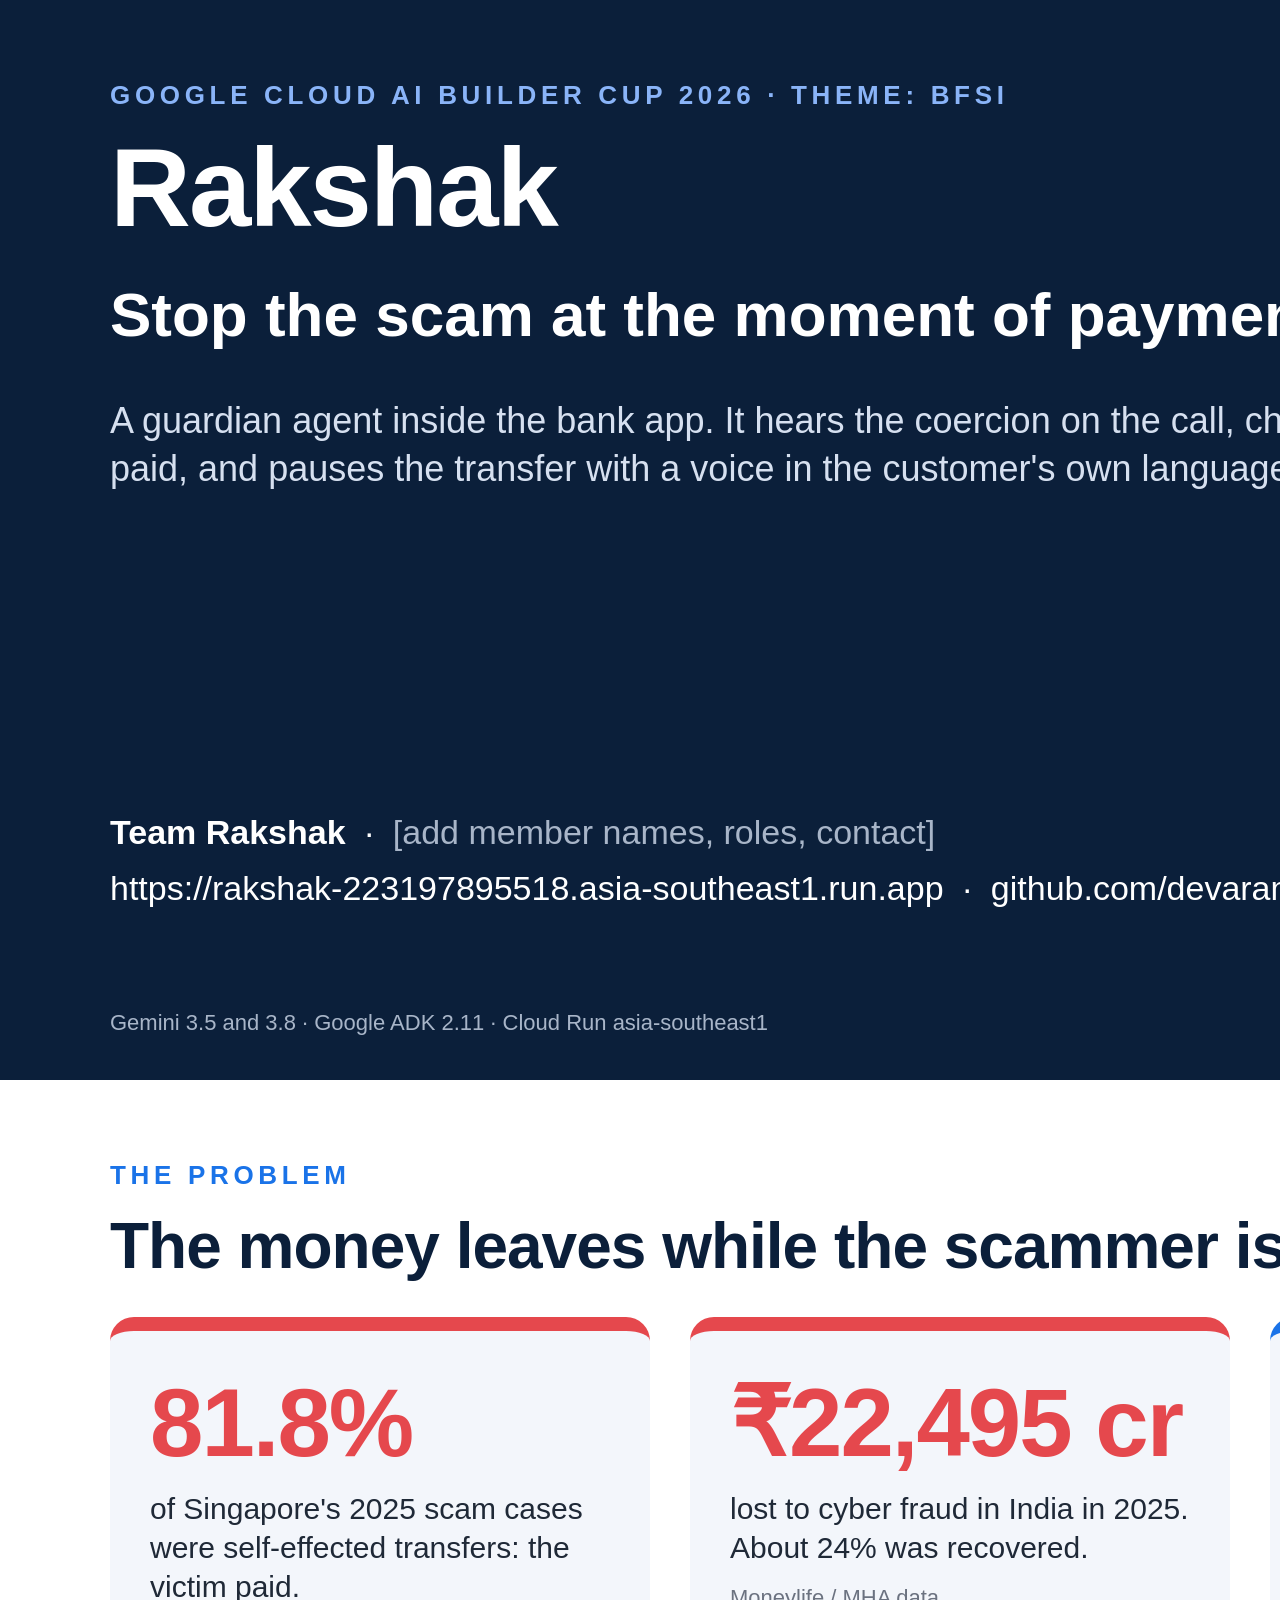
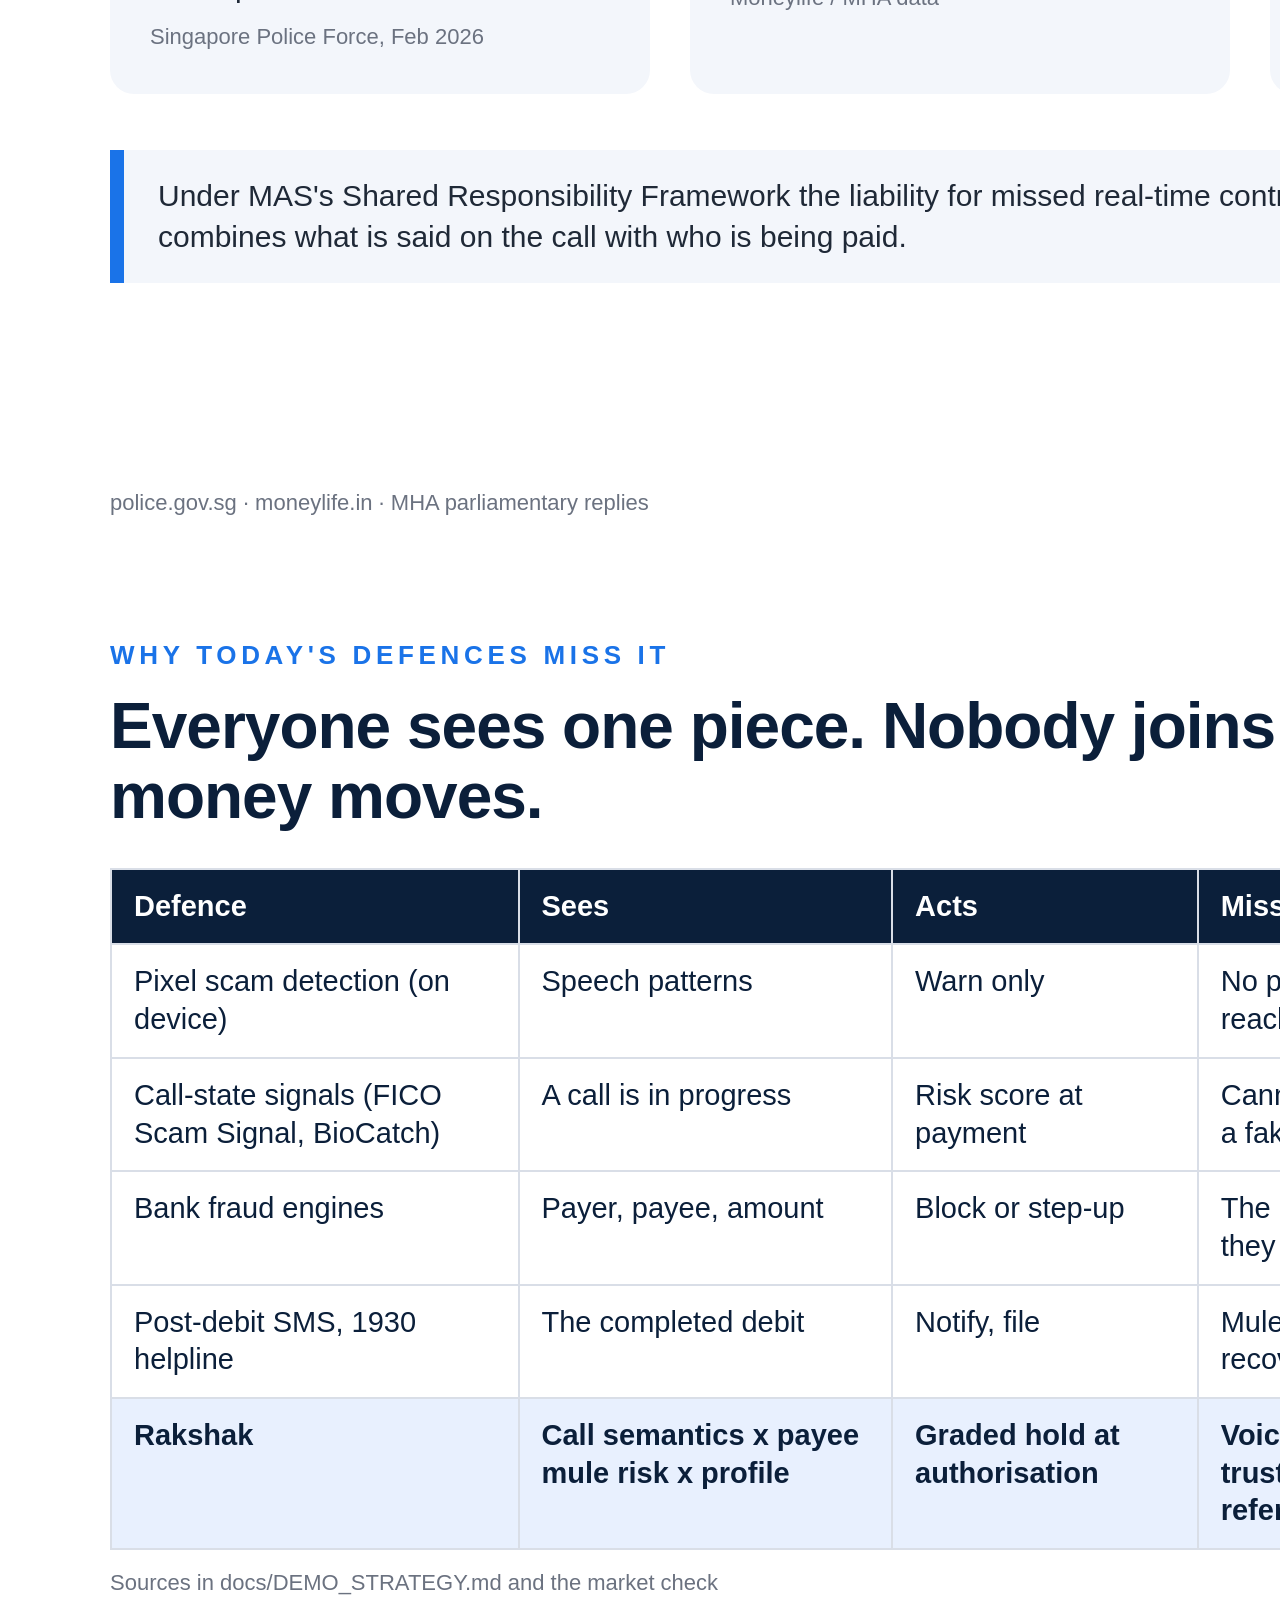
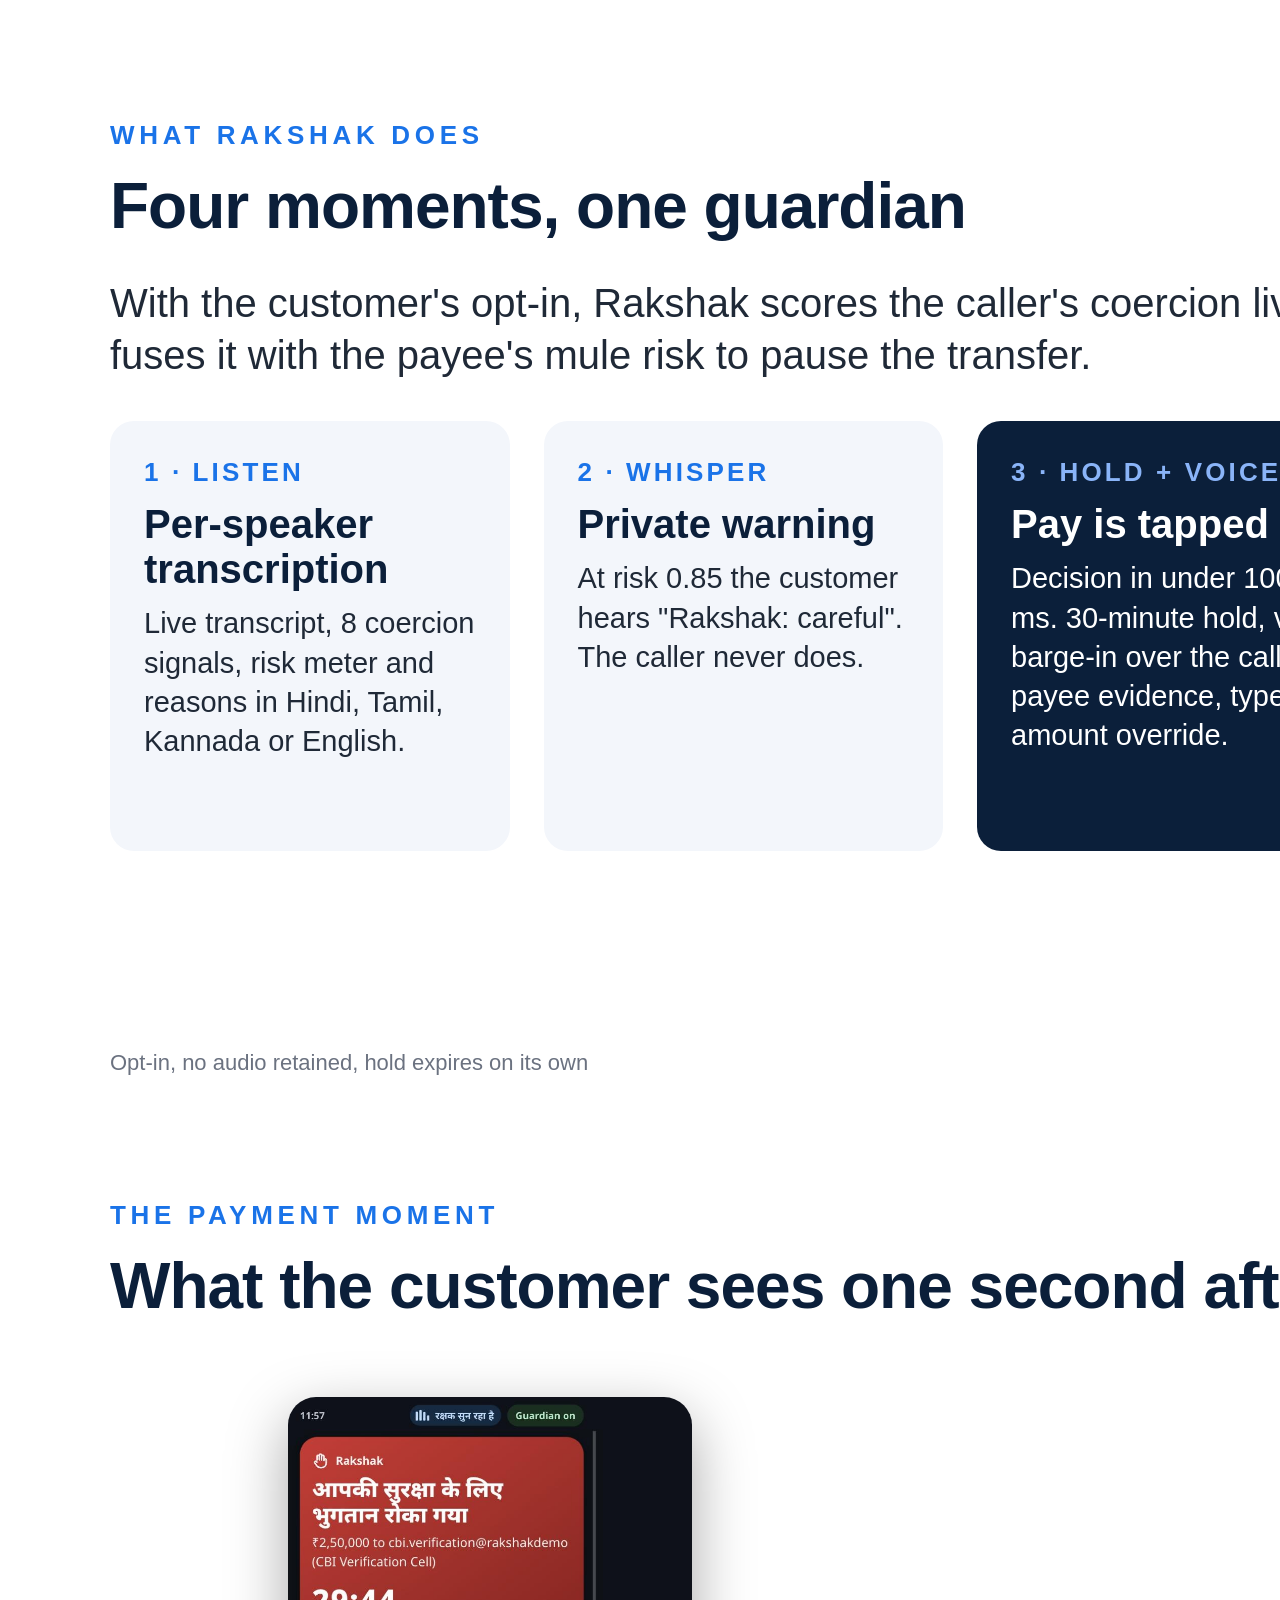
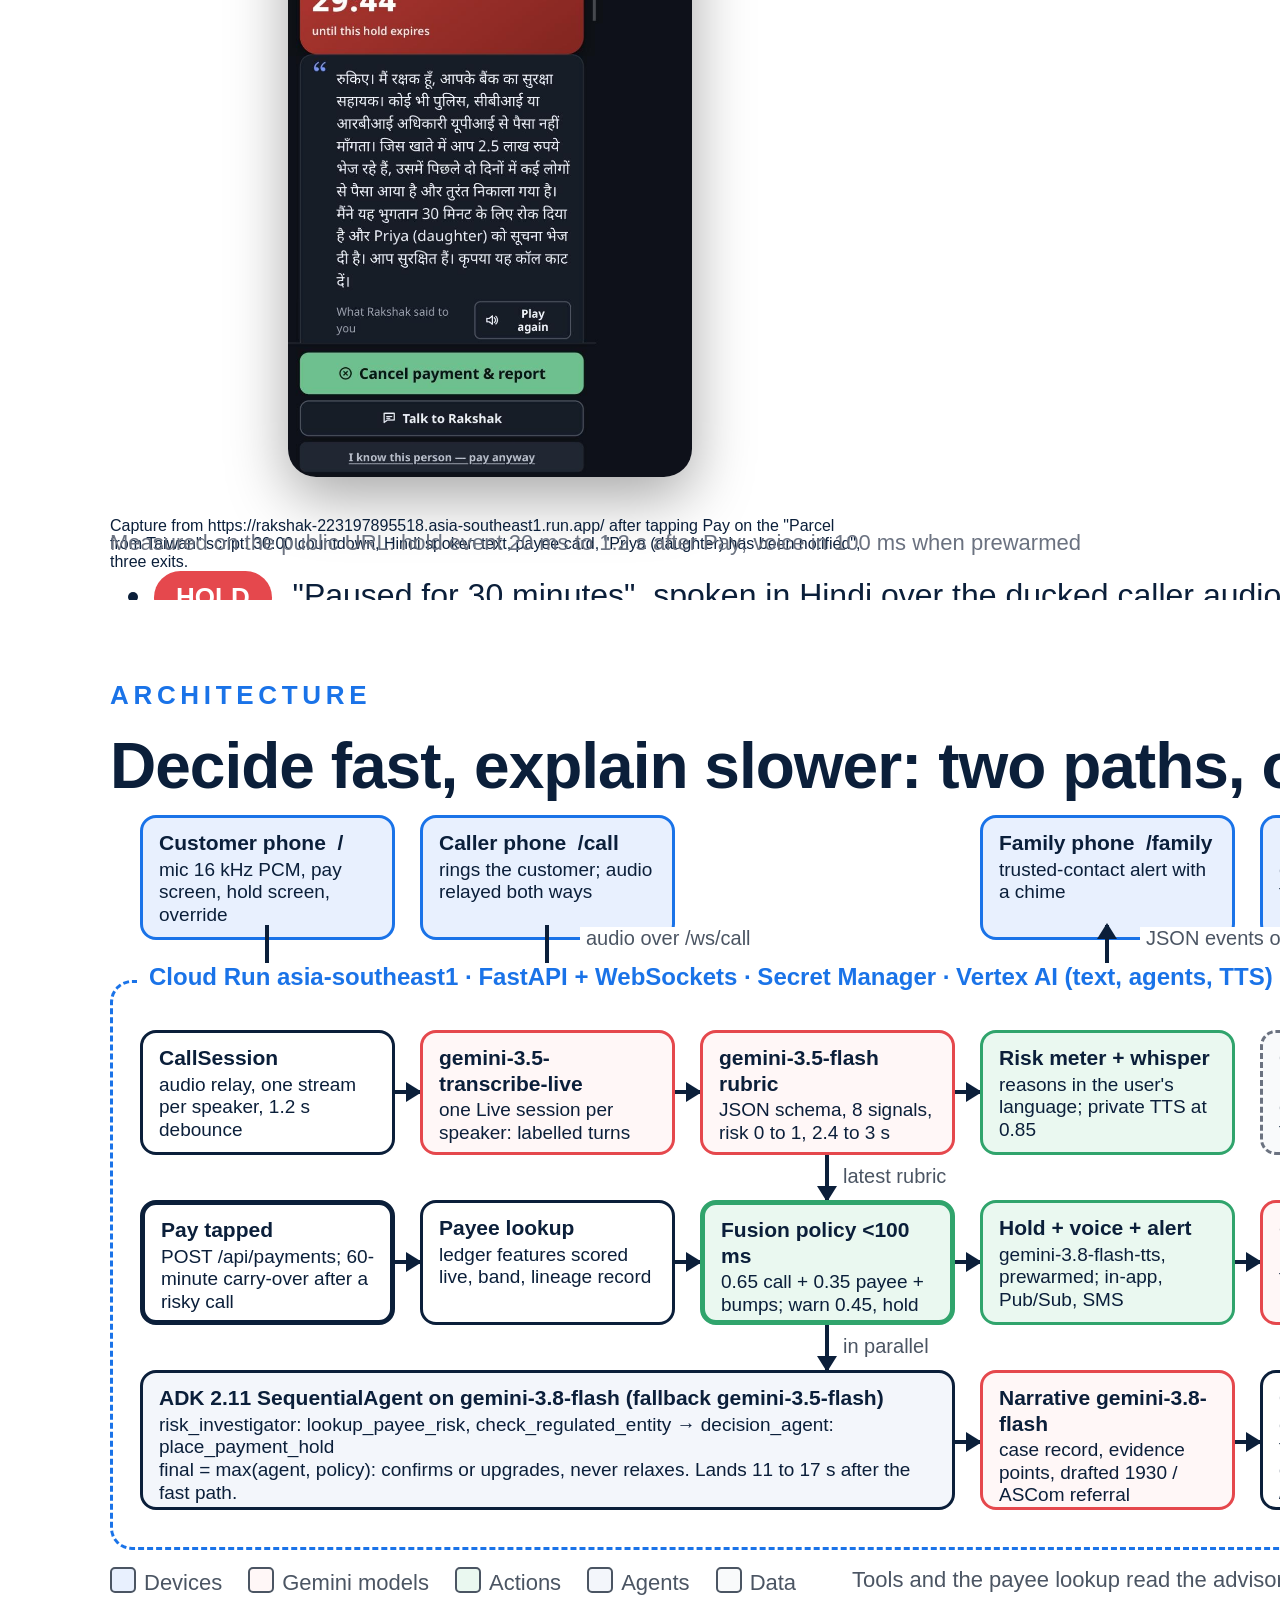
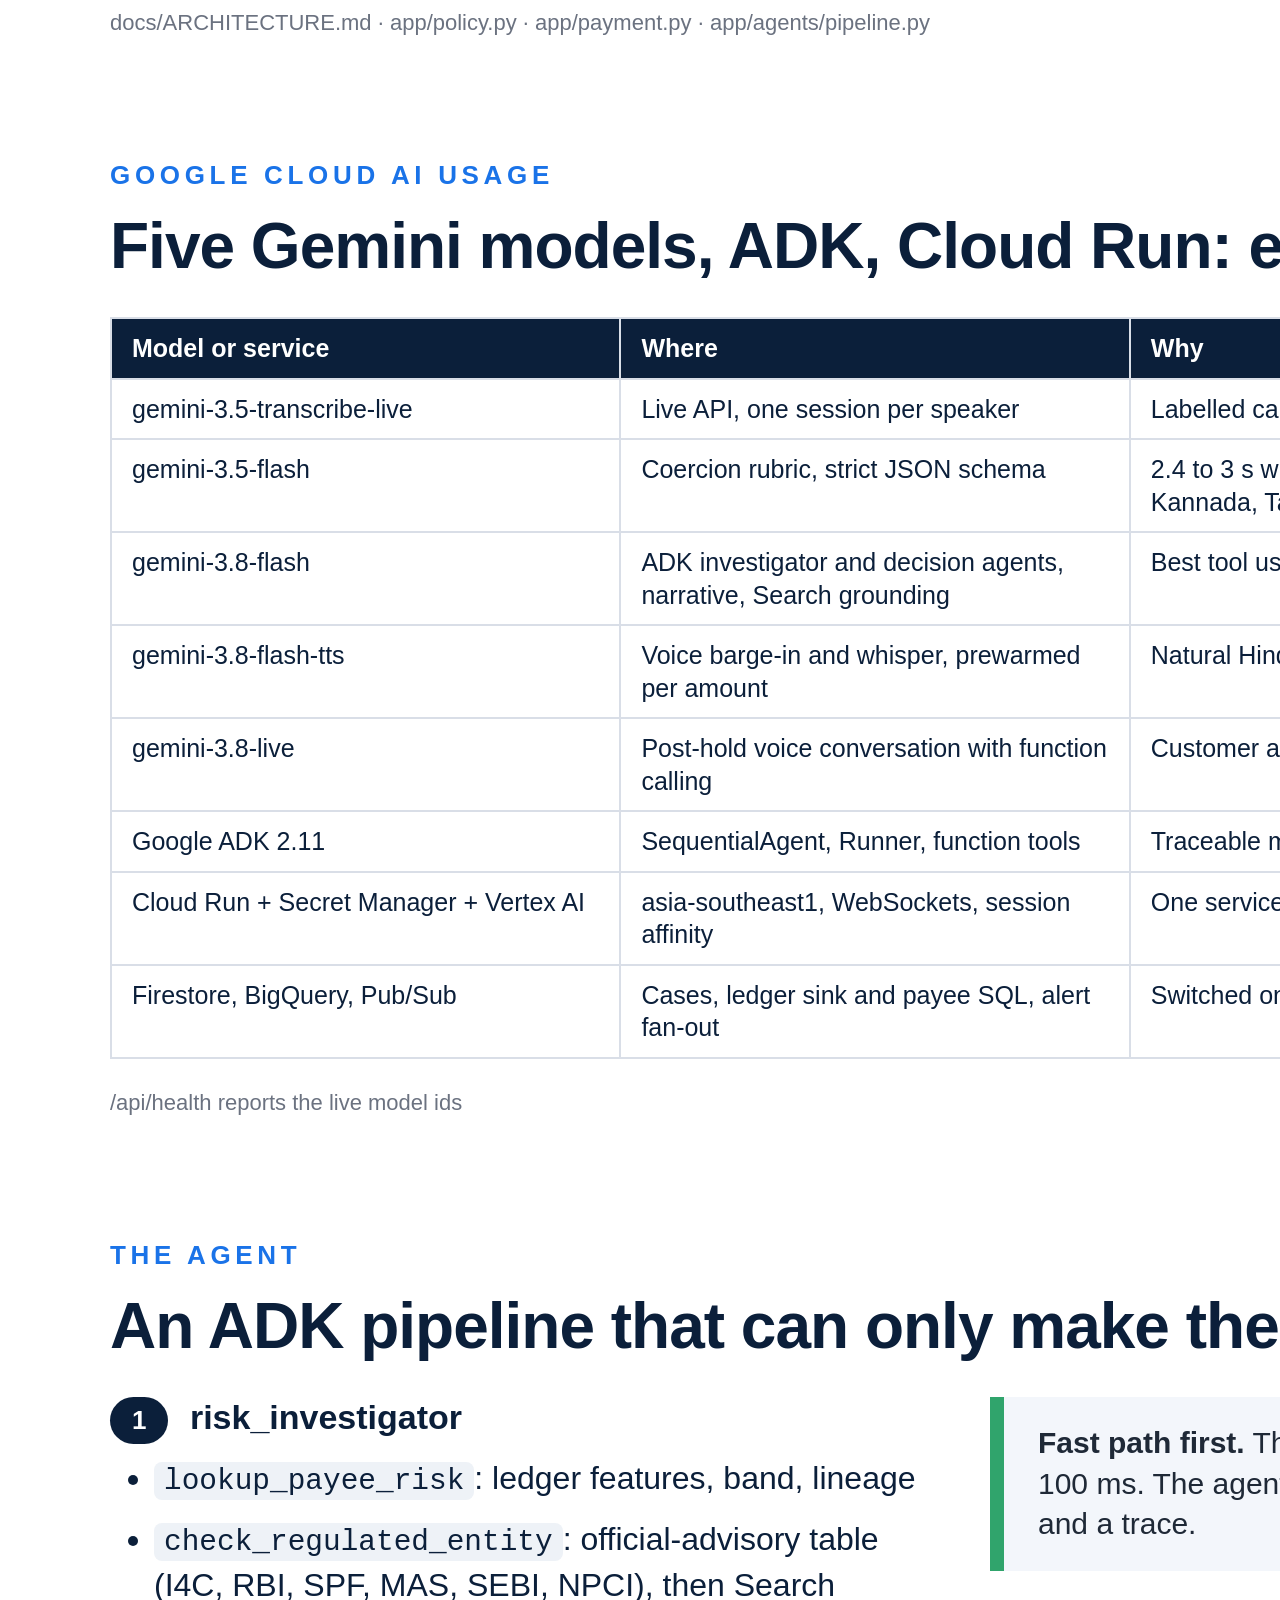
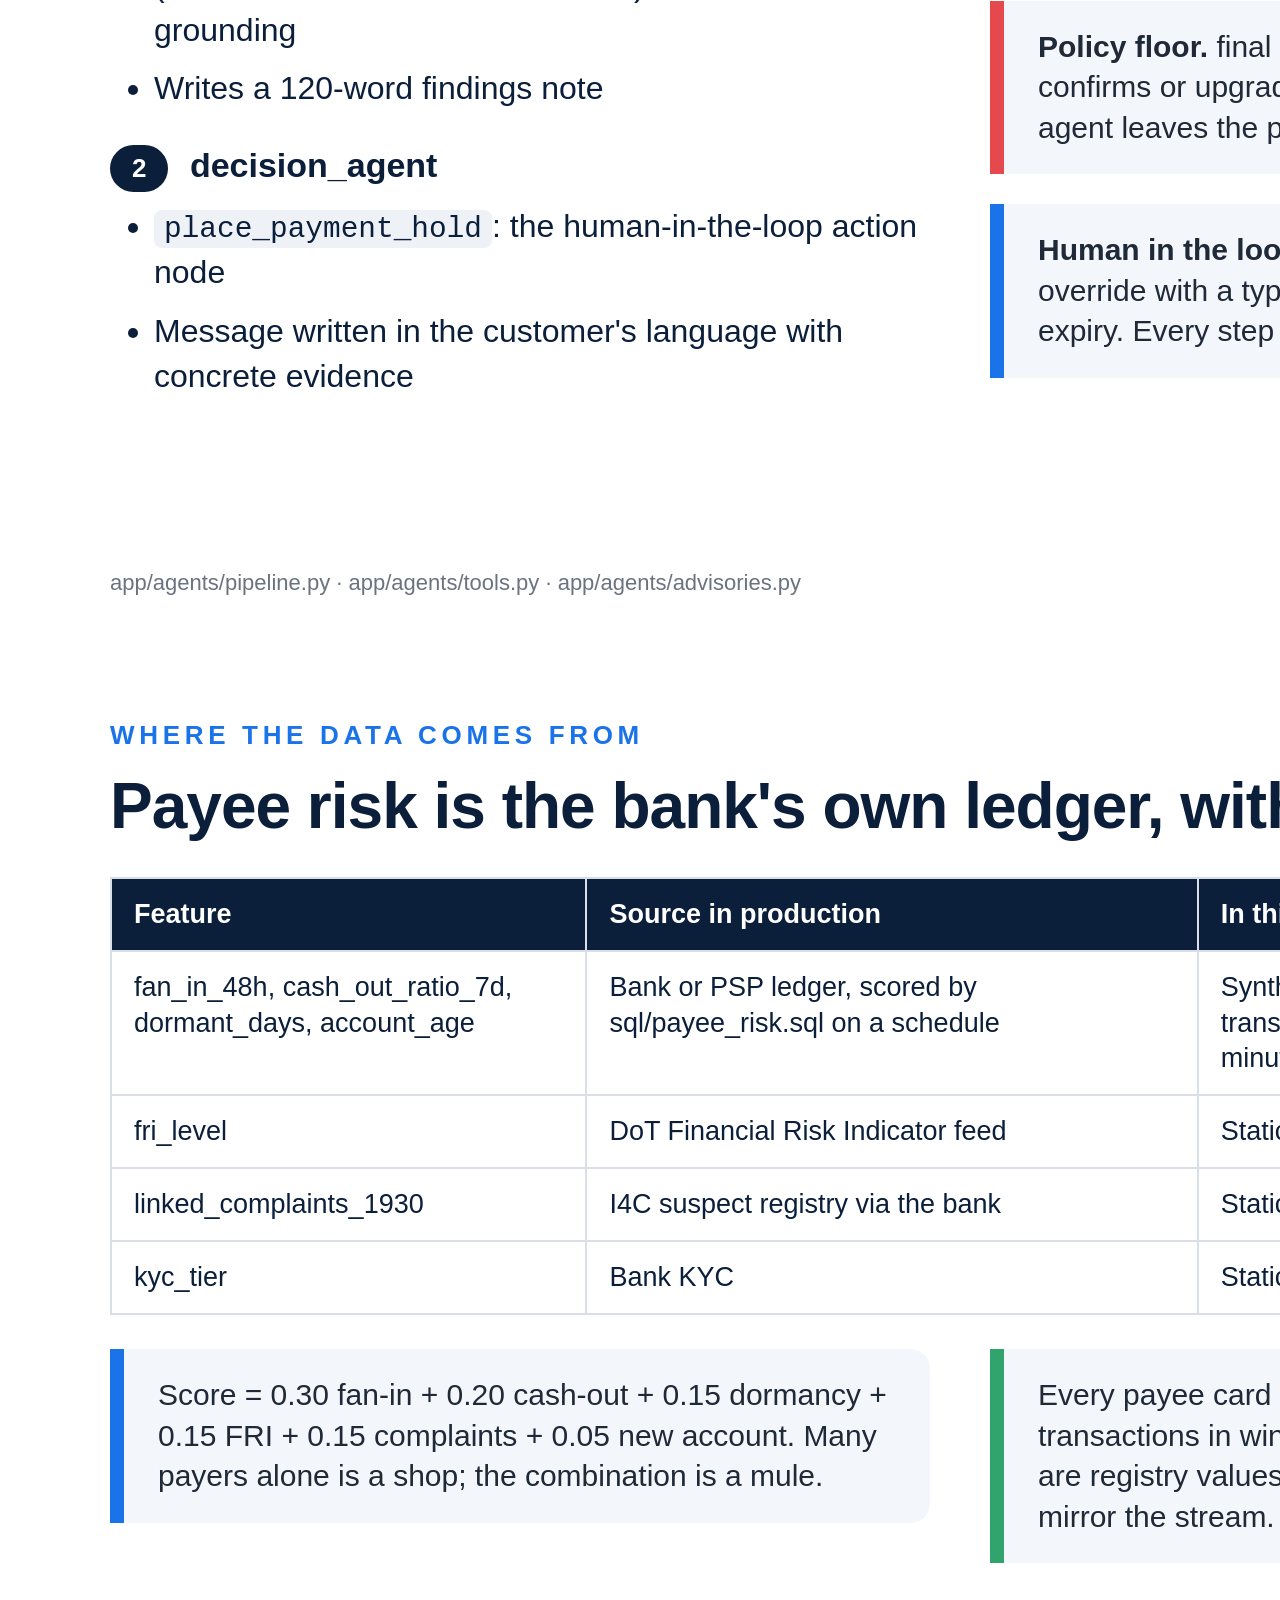
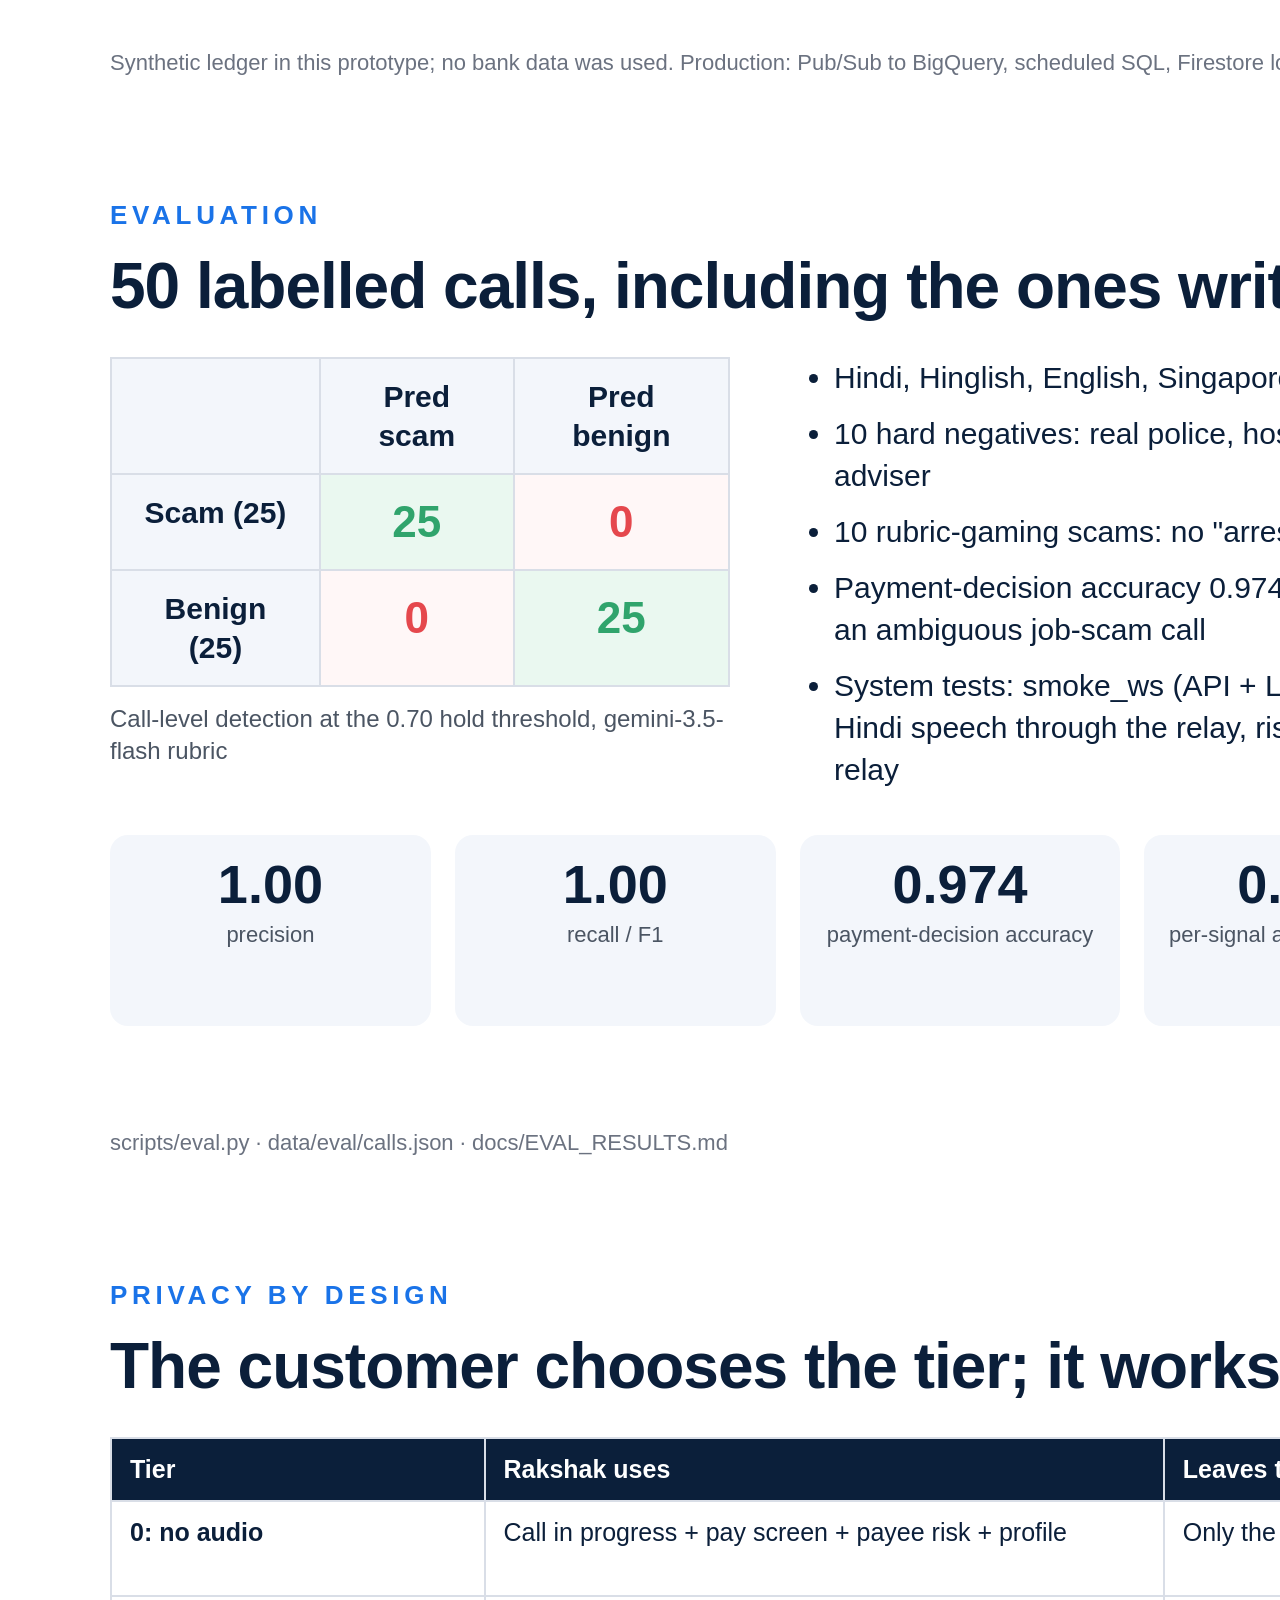
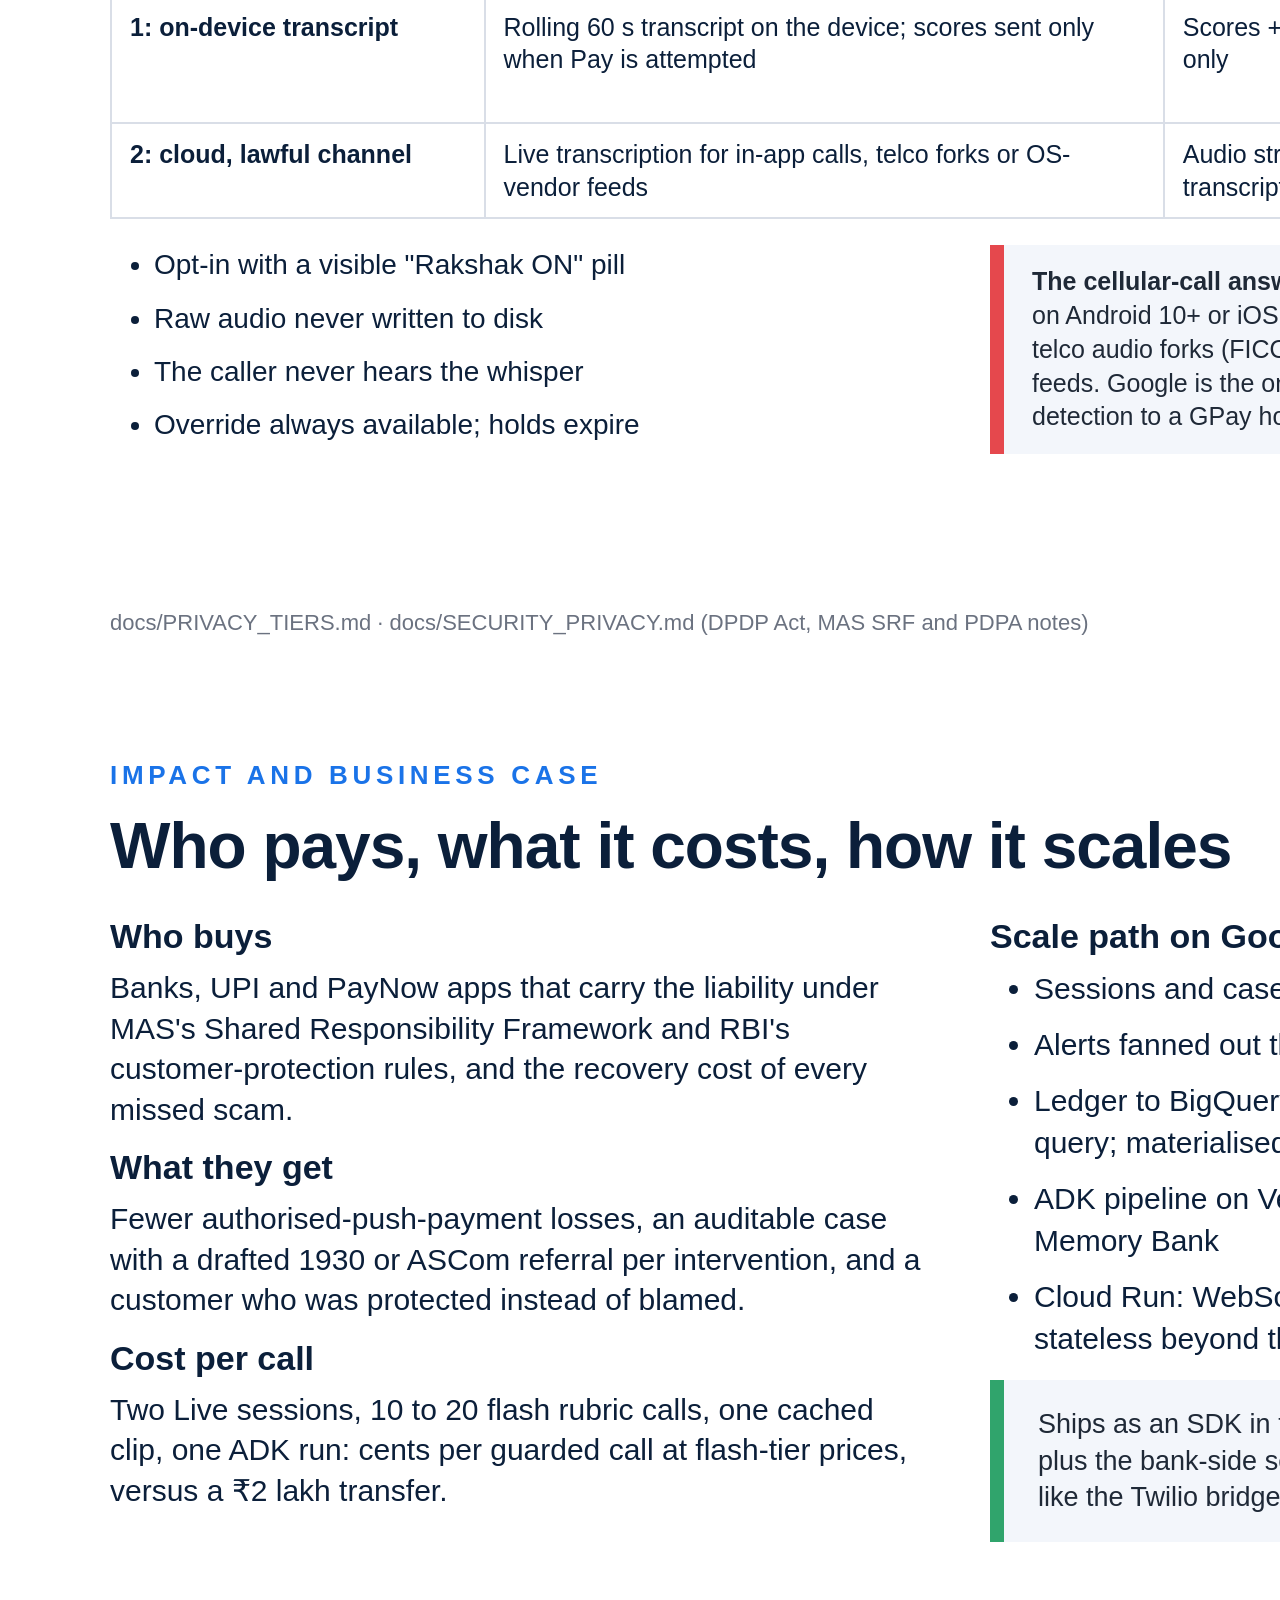
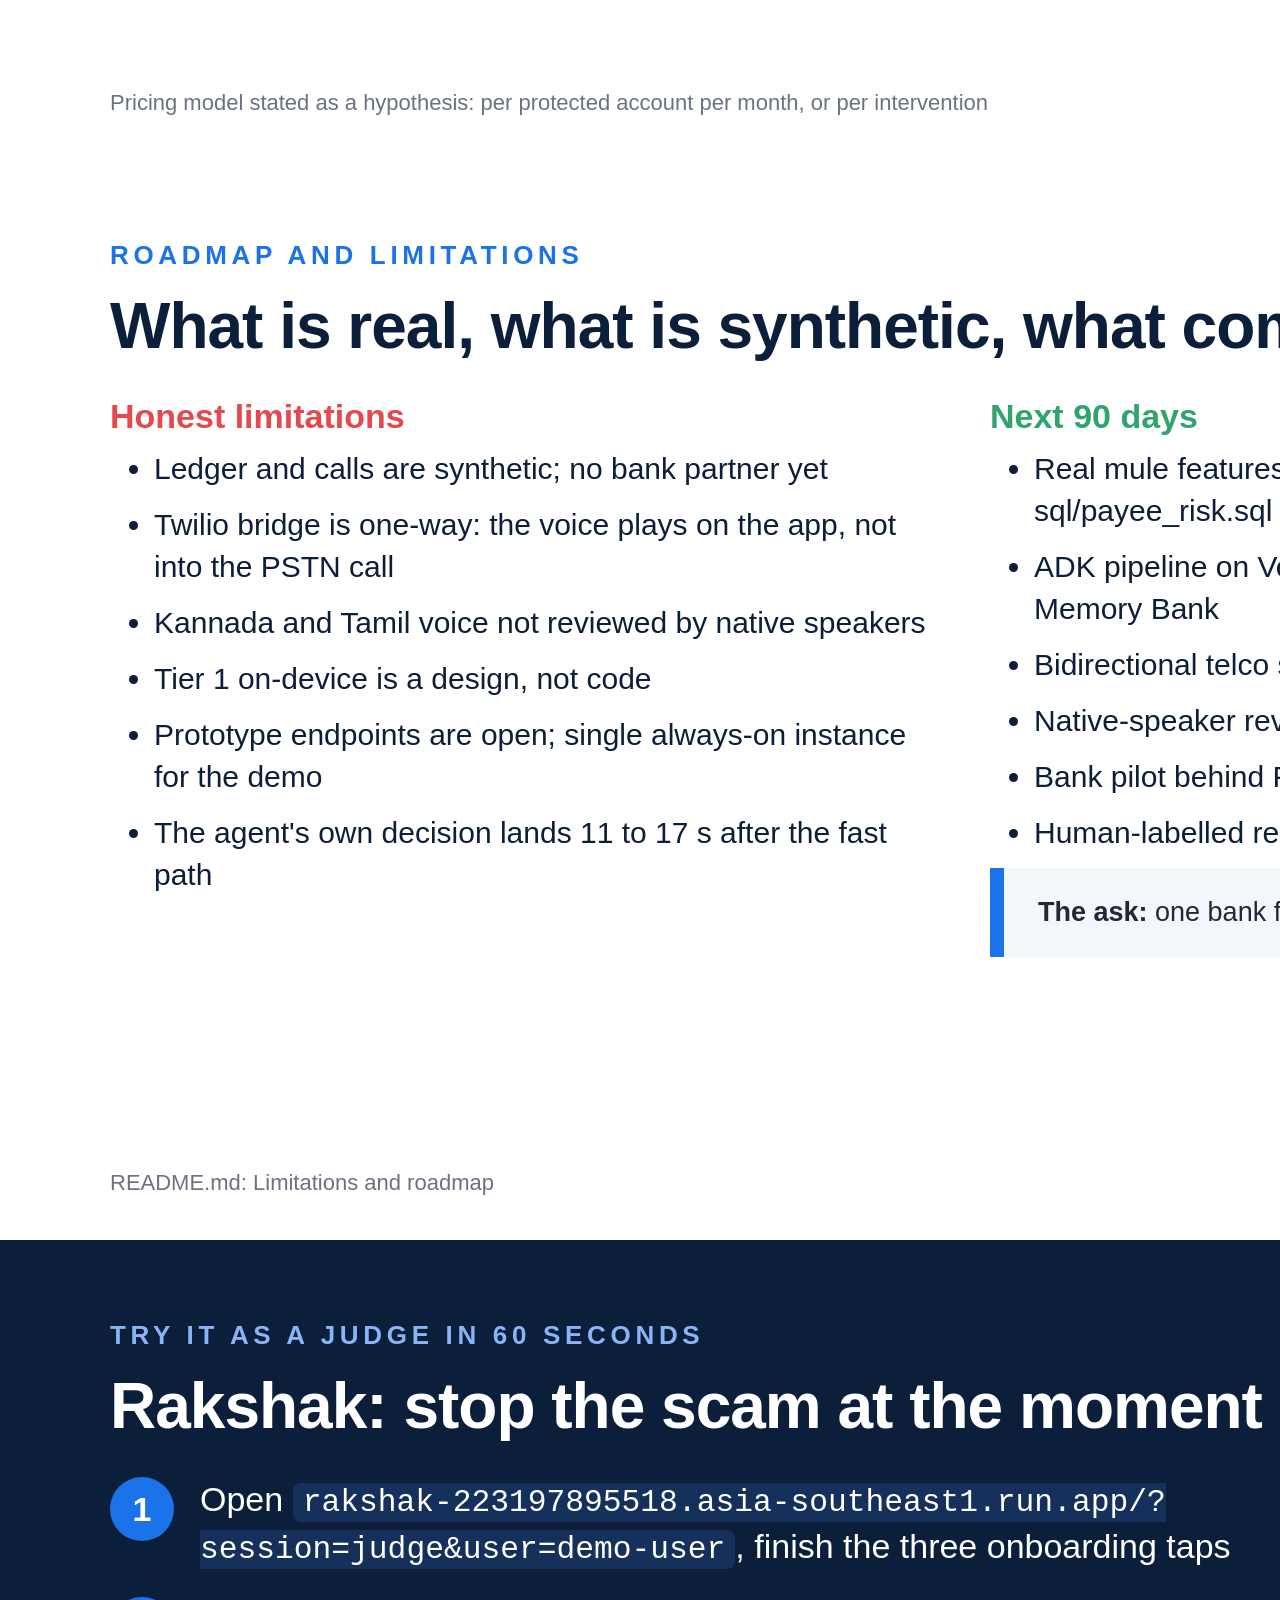
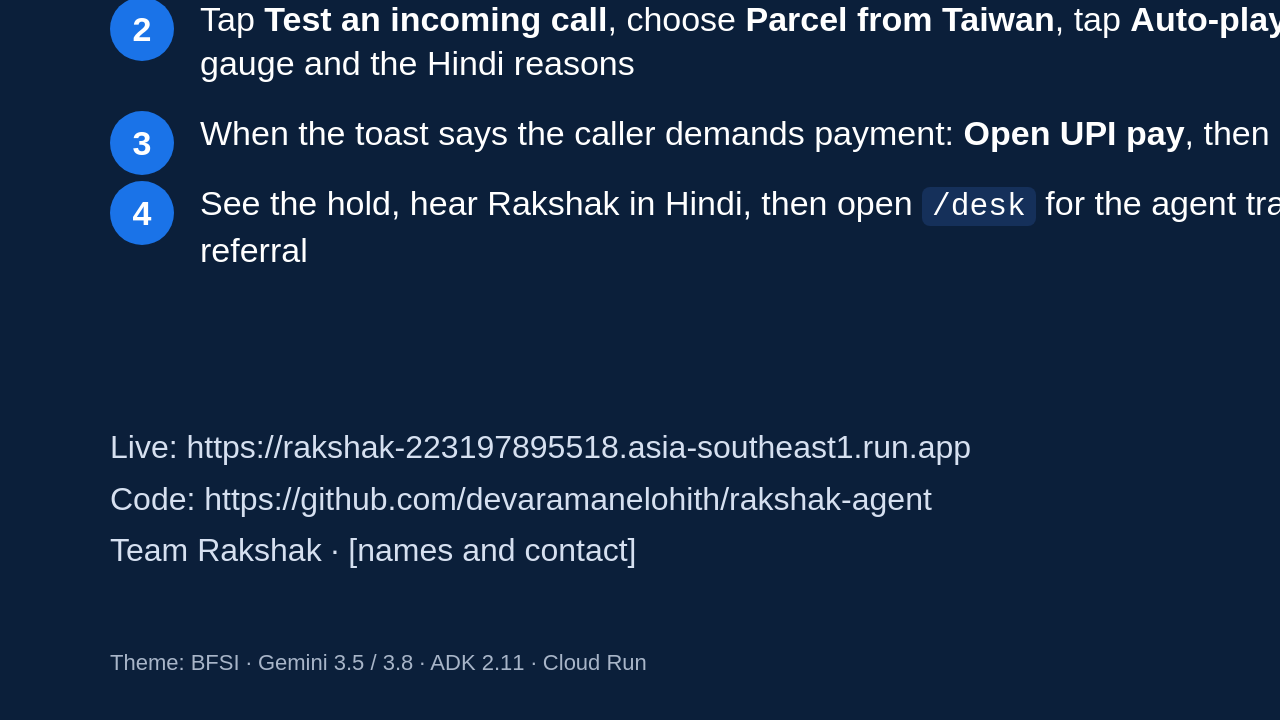
==== submission/deck.html @ 62742cc1 "Submission package: deck (14 slides, real hold screenshot), demo video script, evaluation report, ju" ====
<!doctype html>
<html lang="en">
<head>
<meta charset="utf-8">
<title>Rakshak deck</title>
<style>
@page { size: 1920px 1080px; margin: 0; }
* { box-sizing: border-box; }
html, body { margin: 0; padding: 0; background: #fff; }
body { font-family: -apple-system, "Helvetica Neue", Helvetica, Arial, sans-serif; color: #0b1f3a; -webkit-print-color-adjust: exact; print-color-adjust: exact; width: 1920px; }
.slide { position: relative; width: 1920px; height: 1080px; overflow: hidden; page-break-after: always; break-after: page; padding: 80px 110px 70px 110px; background: #fff; }
.slide:last-child { page-break-after: auto; break-after: auto; }
.slide.dark { background: #0b1f3a; color: #fff; }
.slide.dark h1, .slide.dark h2, .slide.dark p { color: #fff; }
h1 { font-size: 112px; line-height: 1.02; margin: 0; font-weight: 800; letter-spacing: -2px; }
h2 { font-size: 64px; line-height: 1.1; margin: 0 0 36px 0; font-weight: 800; color: #0b1f3a; letter-spacing: -1px; }
h3 { font-size: 34px; margin: 0 0 12px 0; font-weight: 700; color: #0b1f3a; }
p { font-size: 34px; line-height: 1.35; margin: 0 0 18px 0; }
.lead { font-size: 40px; line-height: 1.3; color: #1f2937; margin-bottom: 40px; }
.eyebrow { font-size: 26px; letter-spacing: 0.18em; text-transform: uppercase; color: #1a73e8; font-weight: 700; margin-bottom: 20px; }
.footer { position: absolute; left: 110px; right: 110px; bottom: 44px; font-size: 22px; color: #6b7280; display: flex; justify-content: space-between; align-items: flex-end; }
.dark .footer { color: #a8b5c8; }
.num { position: absolute; right: 110px; bottom: 44px; font-size: 22px; color: #6b7280; }
.tiles { display: flex; gap: 40px; margin-top: 10px; }
.tile { flex: 1; border-radius: 24px; padding: 44px 40px; background: #f3f6fb; border-top: 14px solid #1a73e8; }
.tile.red { border-top-color: #e5484d; }
.tile.green { border-top-color: #30a46c; }
.tile .big { font-size: 96px; font-weight: 800; letter-spacing: -2px; line-height: 1; color: #0b1f3a; margin-bottom: 18px; }
.tile .big.red { color: #e5484d; }
.tile .cap { font-size: 30px; line-height: 1.3; color: #1f2937; }
.tile .src { font-size: 22px; color: #6b7280; margin-top: 18px; }
table { border-collapse: collapse; width: 100%; font-size: 29px; line-height: 1.3; }
th, td { border: 2px solid #d9dee7; padding: 18px 22px; text-align: left; vertical-align: top; }
th { background: #0b1f3a; color: #fff; font-weight: 700; }
.tight th, .tight td { padding: 13px 20px; }
tr.hl td { background: #e8f0fe; font-weight: 700; }
td.red { color: #e5484d; font-weight: 700; }
td.green { color: #30a46c; font-weight: 700; }
.moments { display: flex; gap: 34px; margin-top: 30px; }
.moment { flex: 1; border-radius: 24px; padding: 36px 34px; background: #f3f6fb; min-height: 430px; }
.moment .k { font-size: 26px; font-weight: 700; color: #1a73e8; letter-spacing: 0.12em; text-transform: uppercase; margin-bottom: 14px; }
.moment h3 { font-size: 40px; }
.moment p { font-size: 29px; color: #1f2937; }
.moment.hero { background: #0b1f3a; color: #fff; }
.moment.hero h3, .moment.hero p { color: #fff; }
.moment.hero .k { color: #8ab4f8; }
.cols { display: flex; gap: 60px; }
.col { flex: 1; }
ul { margin: 0; padding-left: 44px; font-size: 32px; line-height: 1.4; }
li { margin-bottom: 14px; }
.shot { width: 760px; height: 760px; border-radius: 32px; border: 6px dashed #1a73e8; background: #f3f6fb; display: flex; flex-direction: column; align-items: center; justify-content: center; text-align: center; padding: 40px; }
.shot .t { font-size: 30px; color: #1a73e8; font-weight: 700; margin-bottom: 14px; }
.shot .c { font-size: 26px; color: #4b5563; line-height: 1.35; }
.pill { display: inline-block; padding: 8px 22px; border-radius: 999px; font-size: 26px; font-weight: 700; margin-right: 12px; }
.pill.red { background: #e5484d; color: #fff; }
.pill.green { background: #30a46c; color: #fff; }
.pill.blue { background: #1a73e8; color: #fff; }
.pill.navy { background: #0b1f3a; color: #fff; }
/* architecture */
.arch { position: relative; width: 1700px; height: 790px; margin-top: 6px; font-size: 19px; }
.box { position: absolute; border-radius: 16px; padding: 12px 16px; background: #fff; border: 3px solid #0b1f3a; line-height: 1.2; width: 255px; height: 125px; overflow: hidden; }
.box b { display: block; font-size: 21px; margin-bottom: 3px; }
.box.phone { background: #e8f0fe; border-color: #1a73e8; }
.box.model { background: #fff7f7; border-color: #e5484d; }
.box.act { background: #eaf8f0; border-color: #30a46c; }
.box.agent { background: #f3f6fb; border-color: #0b1f3a; }
.box.data { background: #f9fafb; border-color: #6b7280; border-style: dashed; }
.region { position: absolute; border: 3px dashed #1a73e8; border-radius: 22px; }
.region .lbl { position: absolute; top: -20px; left: 24px; background: #fff; padding: 0 12px; color: #1a73e8; font-weight: 700; font-size: 24px; }
.arrow { position: absolute; background: #0b1f3a; }
.arrow.h { height: 4px; }
.arrow.v { width: 4px; }
.arrow.h::after { content: ""; position: absolute; right: -2px; top: -8px; border-left: 16px solid #0b1f3a; border-top: 10px solid transparent; border-bottom: 10px solid transparent; }
.arrow.v::after { content: ""; position: absolute; bottom: -2px; left: -8px; border-top: 16px solid #0b1f3a; border-left: 10px solid transparent; border-right: 10px solid transparent; }
.arrow.up::after { bottom: auto; top: -2px; border-top: none; border-bottom: 16px solid #0b1f3a; }
.alabel { position: absolute; font-size: 20px; color: #4b5563; background: #fff; padding: 0 6px; }
.legend { position: absolute; left: 0; bottom: 0; display: flex; gap: 26px; font-size: 22px; color: #4b5563; }
.legend span:not(:last-child)::before { content: ""; display: inline-block; width: 22px; height: 22px; border-radius: 5px; margin-right: 8px; vertical-align: -3px; border: 2px solid; }
.legend .l1::before { background: #e8f0fe; border-color: #1a73e8; }
.legend .l2::before { background: #fff7f7; border-color: #e5484d; }
.legend .l3::before { background: #eaf8f0; border-color: #30a46c; }
.legend .l4::before { background: #f3f6fb; border-color: #0b1f3a; }
.legend .l5::before { background: #f9fafb; border-color: #6b7280; border-style: dashed; }
/* confusion matrix */
.cm { border-collapse: collapse; font-size: 30px; }
.cm th, .cm td { border: 2px solid #d9dee7; padding: 18px 30px; text-align: center; }
.cm th { background: #f3f6fb; color: #0b1f3a; }
.cm td.good { background: #eaf8f0; color: #30a46c; font-weight: 800; font-size: 44px; }
.cm td.bad { background: #fff7f7; color: #e5484d; font-weight: 800; font-size: 44px; }
.metrics { display: flex; gap: 24px; margin-top: 30px; }
.metric { flex: 1; background: #f3f6fb; border-radius: 18px; padding: 22px 20px; text-align: center; }
.metric .v { font-size: 54px; font-weight: 800; color: #0b1f3a; line-height: 1; }
.metric .l { font-size: 22px; color: #4b5563; margin-top: 10px; line-height: 1.25; }
.tiers { width: 100%; }
.tiers td:first-child { font-weight: 700; white-space: nowrap; }
.tiers th, .tiers td { padding: 14px 18px; }
.callout { background: #f3f6fb; border-left: 14px solid #1a73e8; border-radius: 0 20px 20px 0; padding: 26px 34px; font-size: 30px; line-height: 1.35; color: #1f2937; }
.callout.red { border-left-color: #e5484d; }
.callout.green { border-left-color: #30a46c; }
.dark .callout { background: #15305a; color: #fff; }
.title-url { font-size: 34px; color: #8ab4f8; margin-top: 10px; }
.kbd { font-family: "SF Mono", Menlo, Consolas, monospace; font-size: 0.92em; background: #eef2f7; padding: 2px 10px; border-radius: 8px; color: #0b1f3a; }
.dark .kbd { background: #15305a; color: #fff; }
.steps { counter-reset: s; list-style: none; padding: 0; }
.steps li { counter-increment: s; position: relative; padding-left: 90px; margin-bottom: 26px; font-size: 34px; line-height: 1.3; }
.steps li::before { content: counter(s); position: absolute; left: 0; top: 0; width: 64px; height: 64px; border-radius: 50%; background: #1a73e8; color: #fff; font-weight: 800; font-size: 34px; display: flex; align-items: center; justify-content: center; }
</style>
</head>
<body>

<!-- 1 TITLE -->
<section class="slide dark">
  <div class="eyebrow" style="color:#8ab4f8">Google Cloud AI Builder Cup 2026 &middot; Theme: BFSI</div>
  <h1>Rakshak</h1>
  <p style="font-size:62px; font-weight:700; line-height:1.15; margin:34px 0 46px 0; max-width:1500px;">Stop the scam at the moment of payment.</p>
  <p style="font-size:36px; max-width:1500px; color:#d6e0f0;">A guardian agent inside the bank app. It hears the coercion on the call, checks who is being paid, and pauses the transfer with a voice in the customer's own language.</p>
  <div style="position:absolute; left:110px; bottom:150px;">
    <p style="font-size:34px; margin-bottom:8px;"><b>Team Rakshak</b> &nbsp;&middot;&nbsp; <span style="color:#a8b5c8">[add member names, roles, contact]</span></p>
    <p class="title-url">https://rakshak-223197895518.asia-southeast1.run.app &nbsp;&middot;&nbsp; github.com/devaramanelohith/rakshak-agent</p>
  </div>
  <div class="footer"><span>Gemini 3.5 and 3.8 &middot; Google ADK 2.11 &middot; Cloud Run asia-southeast1</span><span>1 / 14</span></div>
</section>

<!-- 2 PROBLEM -->
<section class="slide">
  <div class="eyebrow">The problem</div>
  <h2>The money leaves while the scammer is still talking</h2>
  <div class="tiles">
    <div class="tile red">
      <div class="big red">81.8%</div>
      <div class="cap">of Singapore's 2025 scam cases were self-effected transfers: the victim paid.</div>
      <div class="src">Singapore Police Force, Feb 2026</div>
    </div>
    <div class="tile red">
      <div class="big red">&#8377;22,495 cr</div>
      <div class="cap">lost to cyber fraud in India in 2025. About 24% was recovered.</div>
      <div class="src">Moneylife / MHA data</div>
    </div>
    <div class="tile">
      <div class="big">123,672</div>
      <div class="cap">digital-arrest cases in 2024, &#8377;1,935.51 crore lost.</div>
      <div class="src">Parliamentary data</div>
    </div>
  </div>
  <div class="callout" style="margin-top:56px;">Under MAS's Shared Responsibility Framework the liability for missed real-time controls sits with the bank. Nothing today combines what is said on the call with who is being paid.</div>
  <div class="footer"><span>police.gov.sg &middot; moneylife.in &middot; MHA parliamentary replies</span><span>2 / 14</span></div>
</section>

<!-- 3 WHY TODAY'S DEFENCES MISS IT -->
<section class="slide">
  <div class="eyebrow">Why today's defences miss it</div>
  <h2>Everyone sees one piece. Nobody joins them when the money moves.</h2>
  <table>
    <tr><th style="width:24%">Defence</th><th style="width:22%">Sees</th><th style="width:18%">Acts</th><th>Misses</th></tr>
    <tr><td>Pixel scam detection (on device)</td><td>Speech patterns</td><td>Warn only</td><td>No payee knowledge, no hold, nothing reaches the bank</td></tr>
    <tr><td>Call-state signals (FICO Scam Signal, BioCatch)</td><td>A call is in progress</td><td>Risk score at payment</td><td>Cannot tell a daughter asking for fees from a fake CBI inspector</td></tr>
    <tr><td>Bank fraud engines</td><td>Payer, payee, amount</td><td>Block or step-up</td><td>The coerced victim passes every step-up: they want to pay</td></tr>
    <tr><td>Post-debit SMS, 1930 helpline</td><td>The completed debit</td><td>Notify, file</td><td>Mule accounts empty within hours; ~24% recovery</td></tr>
    <tr class="hl"><td>Rakshak</td><td>Call semantics x payee mule risk x profile</td><td>Graded hold at authorisation</td><td>Voice in the customer's language, trusted-contact alert, case + 1930 referral, one-tap override</td></tr>
  </table>
  <div class="footer"><span>Sources in docs/DEMO_STRATEGY.md and the market check</span><span>3 / 14</span></div>
</section>

<!-- 4 WHAT RAKSHAK DOES -->
<section class="slide">
  <div class="eyebrow">What Rakshak does</div>
  <h2>Four moments, one guardian</h2>
  <p class="lead">With the customer's opt-in, Rakshak scores the caller's coercion live and, when Pay is tapped, fuses it with the payee's mule risk to pause the transfer.</p>
  <div class="moments">
    <div class="moment"><div class="k">1 &middot; Listen</div><h3>Per-speaker transcription</h3><p>Live transcript, 8 coercion signals, risk meter and reasons in Hindi, Tamil, Kannada or English.</p></div>
    <div class="moment"><div class="k">2 &middot; Whisper</div><h3>Private warning</h3><p>At risk 0.85 the customer hears "Rakshak: careful". The caller never does.</p></div>
    <div class="moment hero"><div class="k">3 &middot; Hold + voice</div><h3>Pay is tapped</h3><p>Decision in under 100 ms. 30-minute hold, voice barge-in over the caller, payee evidence, typed-amount override.</p></div>
    <div class="moment"><div class="k">4 &middot; Alert</div><h3>Trusted contact + desk</h3><p>Daughter's phone chimes. Fraud desk gets the case, agent trace and a drafted 1930 referral.</p></div>
  </div>
  <div class="footer"><span>Opt-in, no audio retained, hold expires on its own</span><span>4 / 14</span></div>
</section>

<!-- 5 THE PAYMENT MOMENT -->
<section class="slide">
  <div class="eyebrow">The payment moment</div>
  <h2>What the customer sees one second after Pay</h2>
  <div class="cols">
    <div class="col" style="flex:0 0 760px;">
      <div class="shot" style="border:0;background:transparent;display:flex;align-items:center;justify-content:center"><img src="assets/hold_screen.jpg" alt="Rakshak hold screen" style="height:100%;max-height:820px;border-radius:28px;box-shadow:0 20px 60px rgba(0,0,0,.35)"></div>
        <div class="c">Capture from https://rakshak-223197895518.asia-southeast1.run.app/ after tapping Pay on the "Parcel from Taiwan" script: 30:00 countdown, Hindi spoken text, payee card, "Priya (daughter) has been notified", three exits.</div>
      </div>
    </div>
    <div class="col">
      <ul>
        <li><span class="pill red">HOLD</span> "Paused for 30 minutes", spoken in Hindi over the ducked caller audio</li>
        <li><b>Why:</b> plain words a 70-year-old understands, in their language</li>
        <li><b>Payee card:</b> 12 payers in 48 h, 96% cashed out in 7 days, 4 complaints on 1930, lineage shown</li>
        <li><b>Priya (daughter) has been notified</b></li>
        <li><b>Three exits:</b> Cancel and report &middot; Talk to Rakshak (voice) &middot; I know this person, pay anyway (type the amount)</li>
        <li>Seconds later: the ADK agent confirms with evidence on the event log</li>
      </ul>
    </div>
  </div>
  <div class="footer"><span>Measured on the public URL: hold event 20 ms to 1.2 s after Pay; voice in 100 ms when prewarmed</span><span>5 / 14</span></div>
</section>

<!-- 6 ARCHITECTURE -->
<section class="slide">
  <div class="eyebrow">Architecture</div>
  <h2 style="margin-bottom:14px;">Decide fast, explain slower: two paths, one floor</h2>
  <div class="arch">
    <!-- devices row -->
    <div class="box phone" style="left:30px; top:0;"><b>Customer phone &nbsp;/</b>mic 16 kHz PCM, pay screen, hold screen, override</div>
    <div class="box phone" style="left:310px; top:0;"><b>Caller phone &nbsp;/call</b>rings the customer; audio relayed both ways</div>
    <div class="box phone" style="left:870px; top:0;"><b>Family phone &nbsp;/family</b>trusted-contact alert with a chime</div>
    <div class="box phone" style="left:1150px; top:0;"><b>Fraud desk &nbsp;/desk</b>case, policy vs agent, trace, 1930 referral</div>
    <div class="box data" style="left:1440px; top:0; width:240px;"><b>Twilio fork (optional)</b>8 kHz mu-law, both legs, one-way</div>
    <div class="arrow v" style="left:155px; top:110px; height:55px;"></div>
    <div class="arrow v" style="left:435px; top:110px; height:55px;"></div>
    <div class="arrow v up" style="left:995px; top:110px; height:55px;"></div>
    <div class="arrow v up" style="left:1275px; top:110px; height:55px;"></div>
    <div class="arrow v" style="left:1558px; top:110px; height:55px;"></div>
    <div class="alabel" style="left:470px; top:112px;">audio over /ws/call</div>
    <div class="alabel" style="left:1030px; top:112px;">JSON events over /ws/events</div>
    <!-- Cloud Run region -->
    <div class="region" style="left:0; top:165px; width:1700px; height:570px;"><div class="lbl">Cloud Run asia-southeast1 &middot; FastAPI + WebSockets &middot; Secret Manager &middot; Vertex AI (text, agents, TTS) + AI Studio key (Live)</div></div>
    <!-- row A: call phase -->
    <div class="box" style="left:30px; top:215px;"><b>CallSession</b>audio relay, one stream per speaker, 1.2 s debounce</div>
    <div class="arrow h" style="left:285px; top:275px; width:25px;"></div>
    <div class="box model" style="left:310px; top:215px;"><b>gemini-3.5-transcribe-live</b>one Live session per speaker: labelled turns</div>
    <div class="arrow h" style="left:565px; top:275px; width:25px;"></div>
    <div class="box model" style="left:590px; top:215px;"><b>gemini-3.5-flash rubric</b>JSON schema, 8 signals, risk 0 to 1, 2.4 to 3 s</div>
    <div class="arrow h" style="left:845px; top:275px; width:25px;"></div>
    <div class="box act" style="left:870px; top:215px;"><b>Risk meter + whisper</b>reasons in the user's language; private TTS at 0.85</div>
    <div class="box data" style="left:1150px; top:215px;"><b>Customer profile</b>language, trusted contact, typical transfer, thresholds</div>
    <div class="box data" style="left:1440px; top:215px; width:240px;"><b>Official advisories</b>I4C, RBI, SPF, MAS, SEBI, NPCI; Search grounding fallback</div>
    <!-- rubric to fusion -->
    <div class="arrow v" style="left:715px; top:340px; height:45px;"></div>
    <div class="alabel" style="left:727px; top:350px;">latest rubric</div>
    <!-- row B: payment moment -->
    <div class="box" style="left:30px; top:385px; border-width:5px;"><b>Pay tapped</b>POST /api/payments; 60-minute carry-over after a risky call</div>
    <div class="arrow h" style="left:285px; top:445px; width:25px;"></div>
    <div class="box" style="left:310px; top:385px;"><b>Payee lookup</b>ledger features scored live, band, lineage record</div>
    <div class="arrow h" style="left:565px; top:445px; width:25px;"></div>
    <div class="box act" style="left:590px; top:385px; border-width:5px;"><b>Fusion policy &lt;100 ms</b>0.65 call + 0.35 payee + bumps; warn 0.45, hold 0.70</div>
    <div class="arrow h" style="left:845px; top:445px; width:25px;"></div>
    <div class="box act" style="left:870px; top:385px;"><b>Hold + voice + alert</b>gemini-3.8-flash-tts, prewarmed; in-app, Pub/Sub, SMS</div>
    <div class="arrow h" style="left:1125px; top:445px; width:25px;"></div>
    <div class="box model" style="left:1150px; top:385px;"><b>gemini-3.8-live voice</b>post-hold Q&amp;A with three function tools</div>
    <div class="box data" style="left:1440px; top:385px; width:240px;"><b>Ledger stream</b>12,500+ synthetic UPI txs, ~150/min, scored live</div>
    <!-- fusion to agent -->
    <div class="arrow v" style="left:715px; top:510px; height:45px;"></div>
    <div class="alabel" style="left:727px; top:520px;">in parallel</div>
    <!-- row C: agents -->
    <div class="box agent" style="left:30px; top:555px; width:815px; height:140px;"><b>ADK 2.11 SequentialAgent on gemini-3.8-flash (fallback gemini-3.5-flash)</b>risk_investigator: lookup_payee_risk, check_regulated_entity &rarr; decision_agent: place_payment_hold<br>final = max(agent, policy): confirms or upgrades, never relaxes. Lands 11 to 17 s after the fast path.</div>
    <div class="arrow h" style="left:845px; top:625px; width:25px;"></div>
    <div class="box model" style="left:870px; top:555px; height:140px;"><b>Narrative gemini-3.8-flash</b>case record, evidence points, drafted 1930 / ASCom referral</div>
    <div class="arrow h" style="left:1125px; top:625px; width:25px;"></div>
    <div class="box" style="left:1150px; top:555px; height:140px;"><b>Case store</b>cases, profiles, alerts, trace, timeline; Firestore or local JSON; read by /desk</div>
    <div class="arrow h" style="left:1405px; top:625px; width:35px;"></div>
    <div class="box data" style="left:1440px; top:555px; width:240px; height:140px;"><b>Sinks by env var</b>Pub/Sub alerts and ledger, BigQuery ledger and payee table</div>
    <div class="legend" style="top:752px; bottom:auto;"><span class="l1">Devices</span><span class="l2">Gemini models</span><span class="l3">Actions</span><span class="l4">Agents</span><span class="l5">Data</span><span style="margin-left:30px;">Tools and the payee lookup read the advisory table, the ledger features and the profile.</span></div>
  </div>
  <div class="footer"><span>docs/ARCHITECTURE.md &middot; app/policy.py &middot; app/payment.py &middot; app/agents/pipeline.py</span><span>6 / 14</span></div>
</section>

<!-- 7 GOOGLE CLOUD AI USAGE -->
<section class="slide">
  <div class="eyebrow">Google Cloud AI usage</div>
  <h2>Five Gemini models, ADK, Cloud Run: each with a job</h2>
  <table style="font-size:25px;" class="tight">
    <tr><th style="width:30%">Model or service</th><th style="width:30%">Where</th><th>Why</th></tr>
    <tr><td>gemini-3.5-transcribe-live</td><td>Live API, one session per speaker</td><td>Labelled caller/user turns without diarization</td></tr>
    <tr><td>gemini-3.5-flash</td><td>Coercion rubric, strict JSON schema</td><td>2.4 to 3 s with minimal thinking; clean Devanagari, Kannada, Tamil output</td></tr>
    <tr><td>gemini-3.8-flash</td><td>ADK investigator and decision agents, narrative, Search grounding</td><td>Best tool use; latency is off the critical path</td></tr>
    <tr><td>gemini-3.8-flash-tts</td><td>Voice barge-in and whisper, prewarmed per amount</td><td>Natural Hindi prosody; 100 ms when cached</td></tr>
    <tr><td>gemini-3.8-live</td><td>Post-hold voice conversation with function calling</td><td>Customer asks "why?" and hears the answer</td></tr>
    <tr><td>Google ADK 2.11</td><td>SequentialAgent, Runner, function tools</td><td>Traceable multi-agent decision with a policy floor</td></tr>
    <tr><td>Cloud Run + Secret Manager + Vertex AI</td><td>asia-southeast1, WebSockets, session affinity</td><td>One service, no key in the image</td></tr>
    <tr><td>Firestore, BigQuery, Pub/Sub</td><td>Cases, ledger sink and payee SQL, alert fan-out</td><td>Switched on by env var; same code path</td></tr>
  </table>
  <div class="footer"><span>/api/health reports the live model ids</span><span>7 / 14</span></div>
</section>

<!-- 8 THE AGENT -->
<section class="slide">
  <div class="eyebrow">The agent</div>
  <h2>An ADK pipeline that can only make the bank stricter</h2>
  <div class="cols">
    <div class="col">
      <h3><span class="pill navy">1</span> risk_investigator</h3>
      <ul>
        <li><span class="kbd">lookup_payee_risk</span>: ledger features, band, lineage</li>
        <li><span class="kbd">check_regulated_entity</span>: official-advisory table (I4C, RBI, SPF, MAS, SEBI, NPCI), then Search grounding</li>
        <li>Writes a 120-word findings note</li>
      </ul>
      <h3 style="margin-top:34px;"><span class="pill navy">2</span> decision_agent</h3>
      <ul>
        <li><span class="kbd">place_payment_hold</span>: the human-in-the-loop action node</li>
        <li>Message written in the customer's language with concrete evidence</li>
      </ul>
    </div>
    <div class="col">
      <div class="callout green" style="margin-bottom:30px;"><b>Fast path first.</b> The deterministic policy acts in under 100 ms. The agent lands 11 to 17 s later with evidence and a trace.</div>
      <div class="callout red" style="margin-bottom:30px;"><b>Policy floor.</b> final = max(agent, policy). The agent confirms or upgrades, never relaxes a hold. A failed agent leaves the policy in force.</div>
      <div class="callout"><b>Human in the loop.</b> A hold is a pause: one-tap override with a typed amount, voice Q&amp;A, 30-minute expiry. Every step is on the case timeline.</div>
    </div>
  </div>
  <div class="footer"><span>app/agents/pipeline.py &middot; app/agents/tools.py &middot; app/agents/advisories.py</span><span>8 / 14</span></div>
</section>

<!-- 9 WHERE THE DATA COMES FROM -->
<section class="slide">
  <div class="eyebrow">Where the data comes from</div>
  <h2>Payee risk is the bank's own ledger, with lineage</h2>
  <table style="font-size:27px;">
    <tr><th style="width:28%">Feature</th><th style="width:36%">Source in production</th><th>In this prototype</th></tr>
    <tr><td>fan_in_48h, cash_out_ratio_7d, dormant_days, account_age</td><td>Bank or PSP ledger, scored by sql/payee_risk.sql on a schedule</td><td>Synthetic UPI ledger stream: 12,500+ transactions over 7 days, ~150 new per minute, 64 payees, same formula live</td></tr>
    <tr><td>fri_level</td><td>DoT Financial Risk Indicator feed</td><td>Static registry value</td></tr>
    <tr><td>linked_complaints_1930</td><td>I4C suspect registry via the bank</td><td>Static registry value</td></tr>
    <tr><td>kyc_tier</td><td>Bank KYC</td><td>Static registry value</td></tr>
  </table>
  <div class="cols" style="margin-top:34px;">
    <div class="col"><div class="callout">Score = 0.30 fan-in + 0.20 cash-out + 0.15 dormancy + 0.15 FRI + 0.15 complaints + 0.05 new account. Many payers alone is a shop; the combination is a mule.</div></div>
    <div class="col"><div class="callout green">Every payee card carries a lineage record: source, transactions in window, computed-at time, which fields are registry values, which sinks (Pub/Sub, BigQuery) mirror the stream.</div></div>
  </div>
  <div class="footer"><span>Synthetic ledger in this prototype; no bank data was used. Production: Pub/Sub to BigQuery, scheduled SQL, Firestore lookup.</span><span>9 / 14</span></div>
</section>

<!-- 10 EVALUATION -->
<section class="slide">
  <div class="eyebrow">Evaluation</div>
  <h2>50 labelled calls, including the ones written to fool it</h2>
  <div class="cols">
    <div class="col" style="flex:0 0 620px;">
      <table class="cm">
        <tr><th></th><th>Pred scam</th><th>Pred benign</th></tr>
        <tr><th>Scam (25)</th><td class="good">25</td><td class="bad">0</td></tr>
        <tr><th>Benign (25)</th><td class="bad">0</td><td class="good">25</td></tr>
      </table>
      <p style="font-size:24px; color:#4b5563; margin-top:16px;">Call-level detection at the 0.70 hold threshold, gemini-3.5-flash rubric</p>
    </div>
    <div class="col">
      <ul style="font-size:30px;">
        <li>Hindi, Hinglish, English, Singapore English, Kannada, Tamil</li>
        <li>10 hard negatives: real police, hospital deposit, harsh landlord, SEBI adviser</li>
        <li>10 rubric-gaming scams: no "arrest", "OTP" or "safe account" said aloud</li>
        <li>Payment-decision accuracy 0.974: the one miss is a by-design <b>warn</b> on an ambiguous job-scam call</li>
        <li>System tests: smoke_ws (API + Live voice), smoke_live_audio (real Hindi speech through the relay, risk 0.9 to 1.0, whisper fired), two-way relay</li>
      </ul>
    </div>
  </div>
  <div class="metrics">
    <div class="metric"><div class="v">1.00</div><div class="l">precision</div></div>
    <div class="metric"><div class="v">1.00</div><div class="l">recall / F1</div></div>
    <div class="metric"><div class="v">0.974</div><div class="l">payment-decision accuracy</div></div>
    <div class="metric"><div class="v">0.932</div><div class="l">per-signal accuracy (8 x 50)</div></div>
    <div class="metric"><div class="v">2.4 s</div><div class="l">mean rubric latency, uncontended (5.3 s contended)</div></div>
  </div>
  <div class="footer"><span>scripts/eval.py &middot; data/eval/calls.json &middot; docs/EVAL_RESULTS.md</span><span>10 / 14</span></div>
</section>

<!-- 11 PRIVACY BY DESIGN -->
<section class="slide">
  <div class="eyebrow">Privacy by design</div>
  <h2>The customer chooses the tier; it works at every tier</h2>
  <table class="tiers" style="font-size:25px;">
    <tr><th style="width:22%">Tier</th><th style="width:40%">Rakshak uses</th><th style="width:22%">Leaves the phone</th><th>Status</th></tr>
    <tr><td>0: no audio</td><td>Call in progress + pay screen + payee risk + profile</td><td>Only the payment request</td><td>Design; policy runs with call risk 0</td></tr>
    <tr><td>1: on-device transcript</td><td>Rolling 60 s transcript on the device; scores sent only when Pay is attempted</td><td>Scores + last window, at Pay only</td><td>Design; needs an OS or OEM audio channel</td></tr>
    <tr><td>2: cloud, lawful channel</td><td>Live transcription for in-app calls, telco forks or OS-vendor feeds</td><td>Audio stream (not retained), transcript on the case</td><td>This prototype</td></tr>
  </table>
  <div class="cols" style="margin-top:26px;">
    <div class="col"><ul style="font-size:28px;"><li>Opt-in with a visible "Rakshak ON" pill</li><li>Raw audio never written to disk</li><li>The caller never hears the whisper</li><li>Override always available; holds expire</li></ul></div>
    <div class="col"><div class="callout red" style="font-size:25px; padding:20px 28px;"><b>The cellular-call answer.</b> No third-party app can tap a cellular call on Android 10+ or iOS. So Rakshak runs bank-side: in-app calls, telco audio forks (FICO Scam Signal precedent) or OS-vendor feeds. Google is the one company that can wire Pixel scam detection to a GPay hold; Rakshak is the bank-side half.</div></div>
  </div>
  <div class="footer"><span>docs/PRIVACY_TIERS.md &middot; docs/SECURITY_PRIVACY.md (DPDP Act, MAS SRF and PDPA notes)</span><span>11 / 14</span></div>
</section>

<!-- 12 IMPACT AND BUSINESS CASE -->
<section class="slide">
  <div class="eyebrow">Impact and business case</div>
  <h2>Who pays, what it costs, how it scales</h2>
  <div class="cols">
    <div class="col">
      <h3>Who buys</h3>
      <p style="font-size:30px;">Banks, UPI and PayNow apps that carry the liability under MAS's Shared Responsibility Framework and RBI's customer-protection rules, and the recovery cost of every missed scam.</p>
      <h3>What they get</h3>
      <p style="font-size:30px;">Fewer authorised-push-payment losses, an auditable case with a drafted 1930 or ASCom referral per intervention, and a customer who was protected instead of blamed.</p>
      <h3>Cost per call</h3>
      <p style="font-size:30px;">Two Live sessions, 10 to 20 flash rubric calls, one cached clip, one ADK run: cents per guarded call at flash-tier prices, versus a &#8377;2 lakh transfer.</p>
    </div>
    <div class="col">
      <h3>Scale path on Google Cloud</h3>
      <ul style="font-size:30px;">
        <li>Sessions and cases in Firestore (multi-instance, durable)</li>
        <li>Alerts fanned out through Pub/Sub to SMS, push, dialler</li>
        <li>Ledger to BigQuery; sql/payee_risk.sql as a scheduled query; materialised for sub-10 ms lookup</li>
        <li>ADK pipeline on Vertex AI Agent Runtime; profiles in Memory Bank</li>
        <li>Cloud Run: WebSockets, session affinity, min instances; stateless beyond the live call</li>
      </ul>
      <div class="callout green" style="margin-top:20px; font-size:27px;">Ships as an SDK in the bank app (consent, mic, pay hook) plus the bank-side service; a telco variant streams the call like the Twilio bridge.</div>
    </div>
  </div>
  <div class="footer"><span>Pricing model stated as a hypothesis: per protected account per month, or per intervention</span><span>12 / 14</span></div>
</section>

<!-- 13 ROADMAP AND LIMITATIONS -->
<section class="slide">
  <div class="eyebrow">Roadmap and limitations</div>
  <h2>What is real, what is synthetic, what comes next</h2>
  <div class="cols">
    <div class="col">
      <h3 style="color:#e5484d;">Honest limitations</h3>
      <ul style="font-size:30px;">
        <li>Ledger and calls are synthetic; no bank partner yet</li>
        <li>Twilio bridge is one-way: the voice plays on the app, not into the PSTN call</li>
        <li>Kannada and Tamil voice not reviewed by native speakers</li>
        <li>Tier 1 on-device is a design, not code</li>
        <li>Prototype endpoints are open; single always-on instance for the demo</li>
        <li>The agent's own decision lands 11 to 17 s after the fast path</li>
      </ul>
    </div>
    <div class="col">
      <h3 style="color:#30a46c;">Next 90 days</h3>
      <ul style="font-size:30px;">
        <li>Real mule features from a bank ledger through sql/payee_risk.sql</li>
        <li>ADK pipeline on Vertex AI Agent Runtime; profiles on Memory Bank</li>
        <li>Bidirectional telco stream so the barge-in reaches the call</li>
        <li>Native-speaker review of Kannada and Tamil</li>
        <li>Bank pilot behind Firebase Auth and App Check</li>
        <li>Human-labelled real call corpus for the evaluation</li>
      </ul>
      <div class="callout" style="margin-top:14px; font-size:27px;"><b>The ask:</b> one bank fraud team and one telco to pilot.</div>
    </div>
  </div>
  <div class="footer"><span>README.md: Limitations and roadmap</span><span>13 / 14</span></div>
</section>

<!-- 14 CLOSING -->
<section class="slide dark">
  <div class="eyebrow" style="color:#8ab4f8">Try it as a judge in 60 seconds</div>
  <h2 style="color:#fff;">Rakshak: stop the scam at the moment of payment</h2>
  <ol class="steps" style="max-width:1500px; margin-top:20px;">
    <li>Open <span class="kbd">rakshak-223197895518.asia-southeast1.run.app/?session=judge&amp;user=demo-user</span>, finish the three onboarding taps</li>
    <li>Tap <b>Test an incoming call</b>, choose <b>Parcel from Taiwan</b>, tap <b>Auto-play script</b>; watch the gauge and the Hindi reasons</li>
    <li>When the toast says the caller demands payment: <b>Open UPI pay</b>, then <b>Pay</b></li>
    <li>See the hold, hear Rakshak in Hindi, then open <span class="kbd">/desk</span> for the agent trace and the 1930 referral</li>
  </ol>
  <div style="position:absolute; left:110px; bottom:130px;">
    <p style="font-size:32px; color:#d6e0f0; margin-bottom:8px;">Live: https://rakshak-223197895518.asia-southeast1.run.app</p>
    <p style="font-size:32px; color:#d6e0f0; margin-bottom:8px;">Code: https://github.com/devaramanelohith/rakshak-agent</p>
    <p style="font-size:32px; color:#d6e0f0;">Team Rakshak &middot; [names and contact]</p>
  </div>
  <div class="footer"><span>Theme: BFSI &middot; Gemini 3.5 / 3.8 &middot; ADK 2.11 &middot; Cloud Run</span><span>14 / 14</span></div>
</section>

</body>
</html>
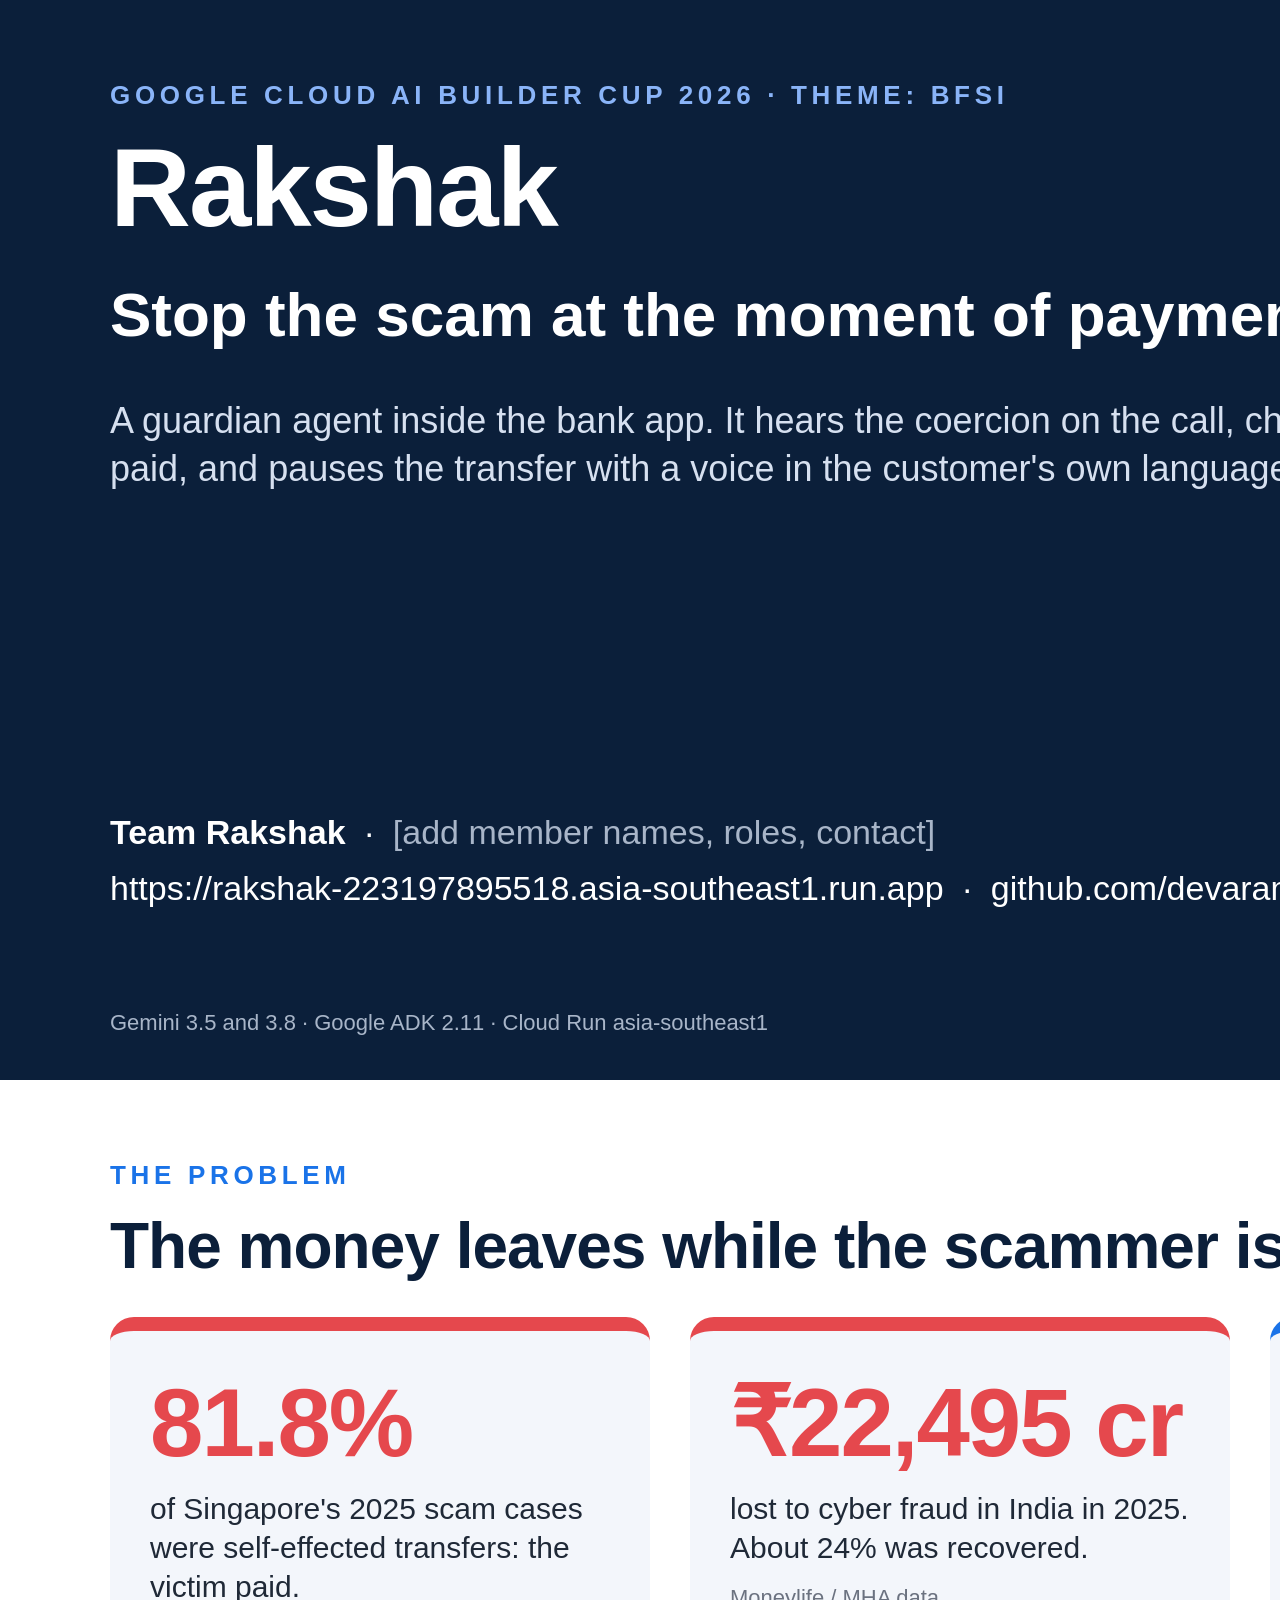
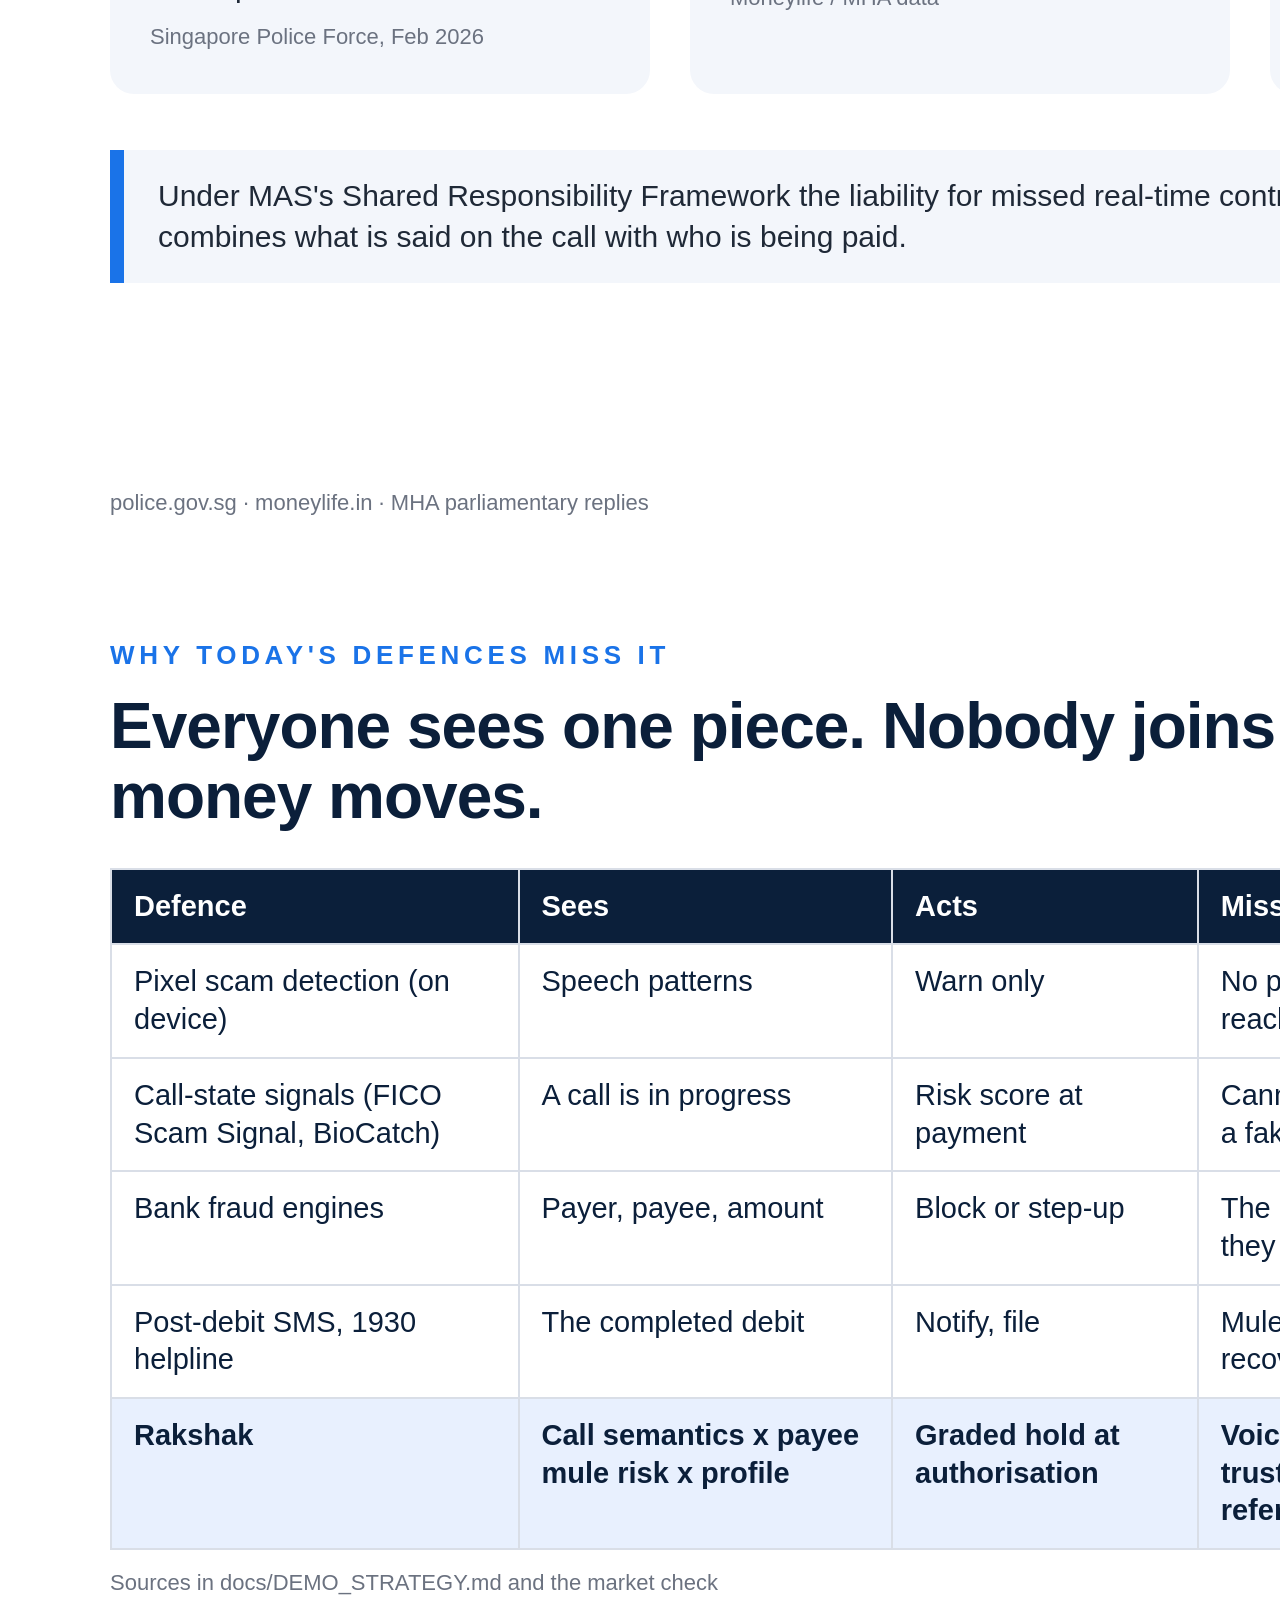
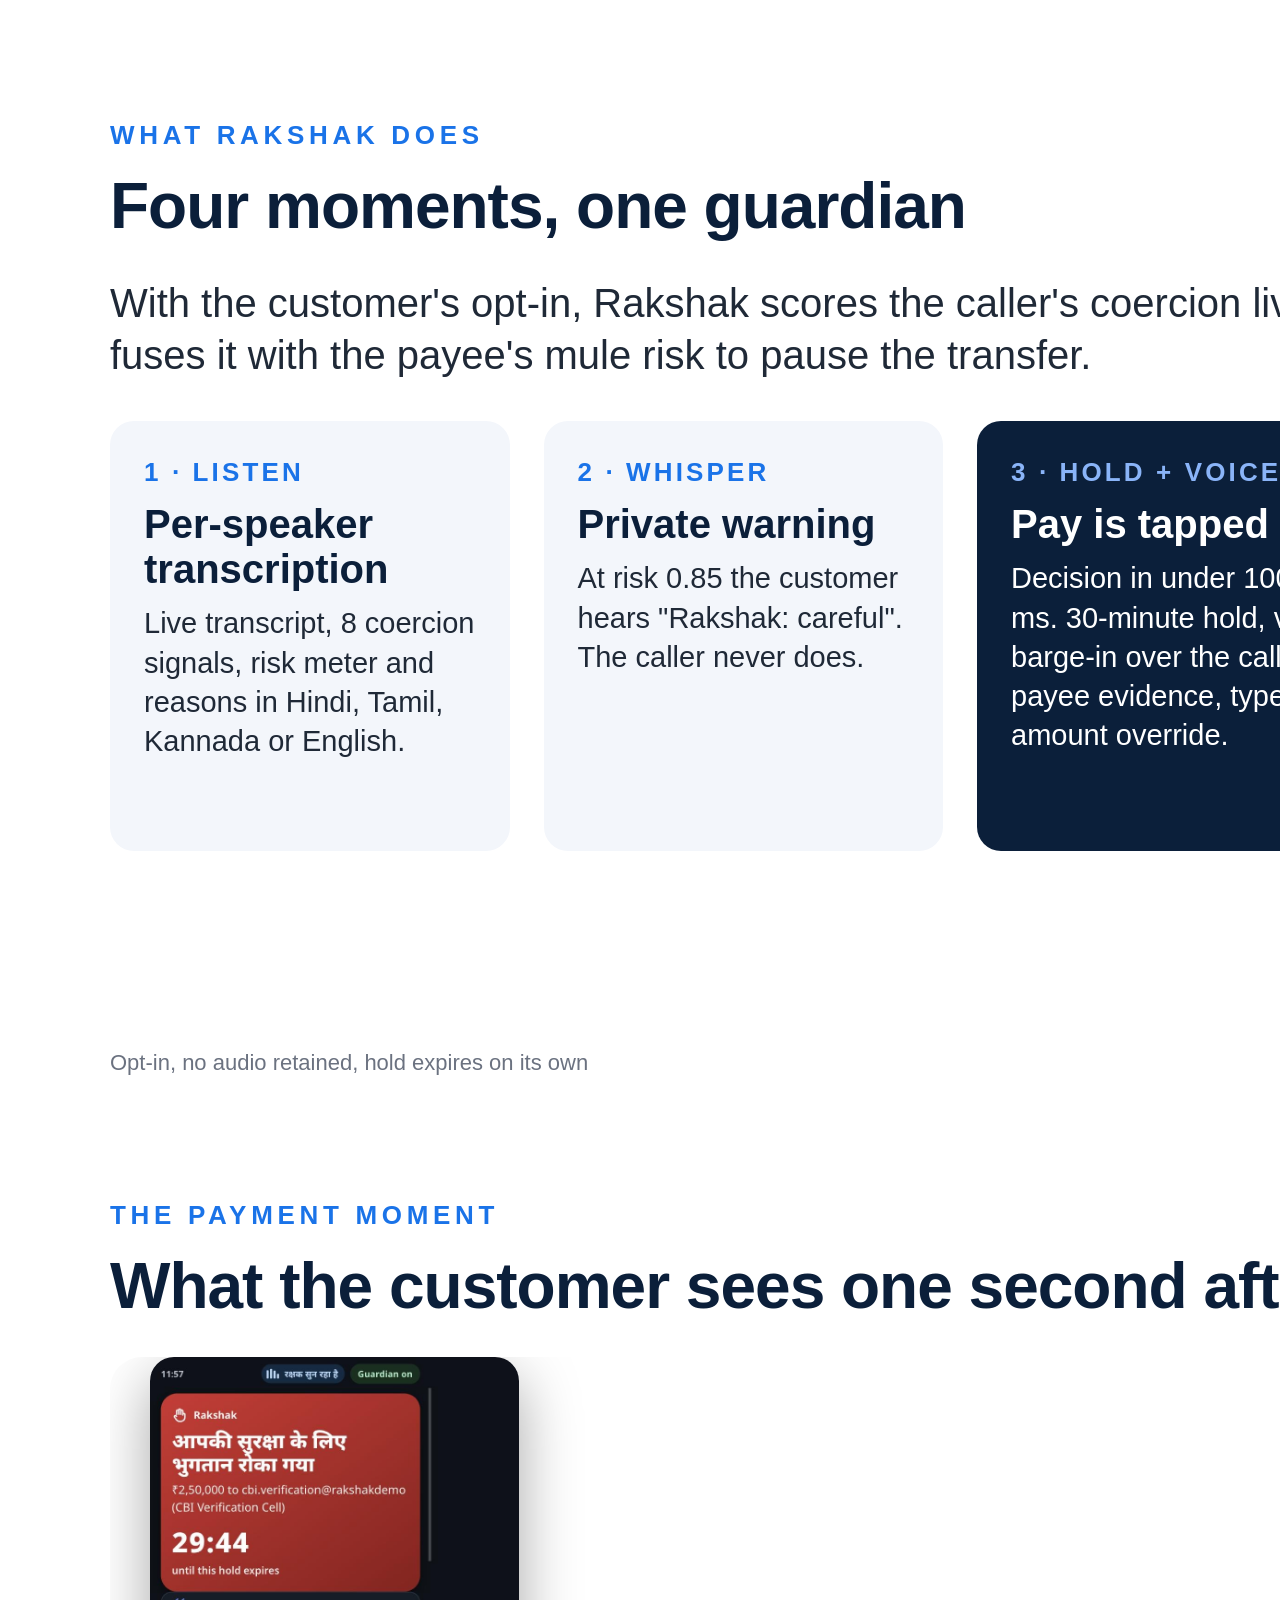
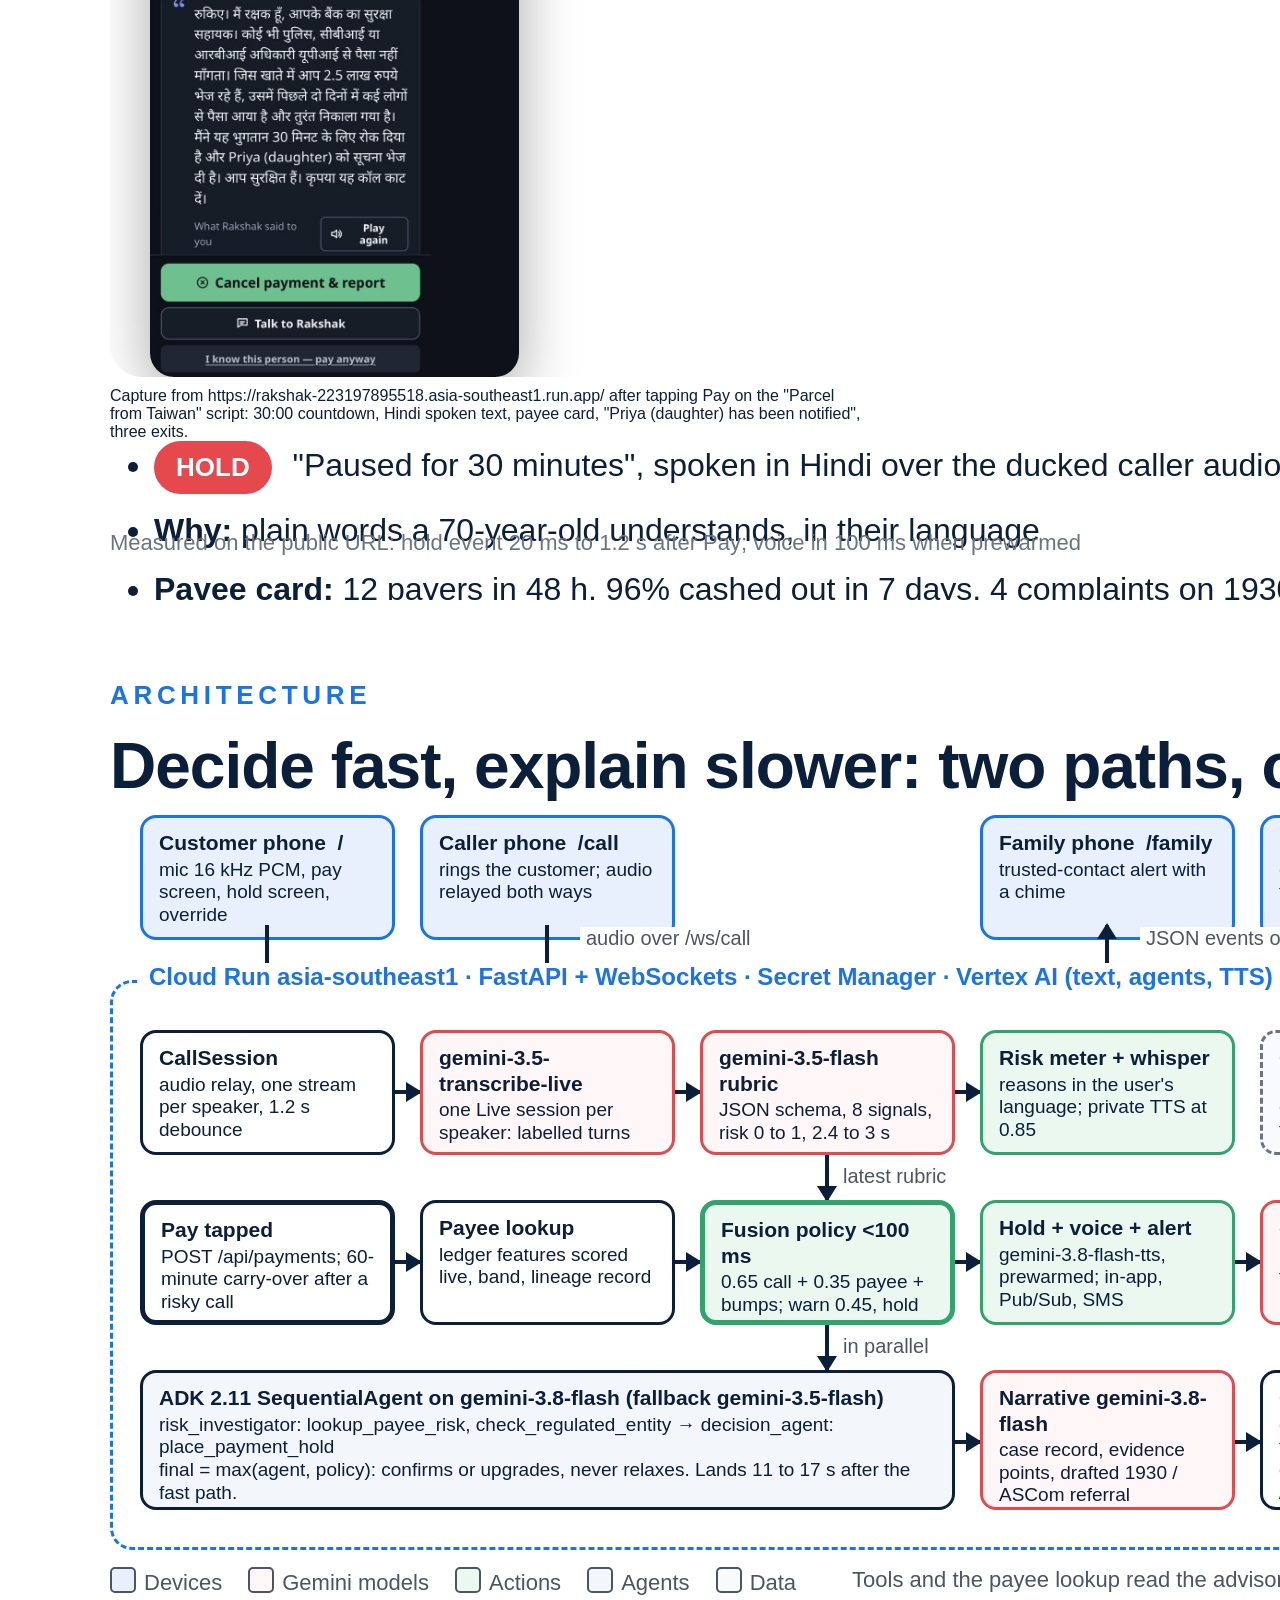
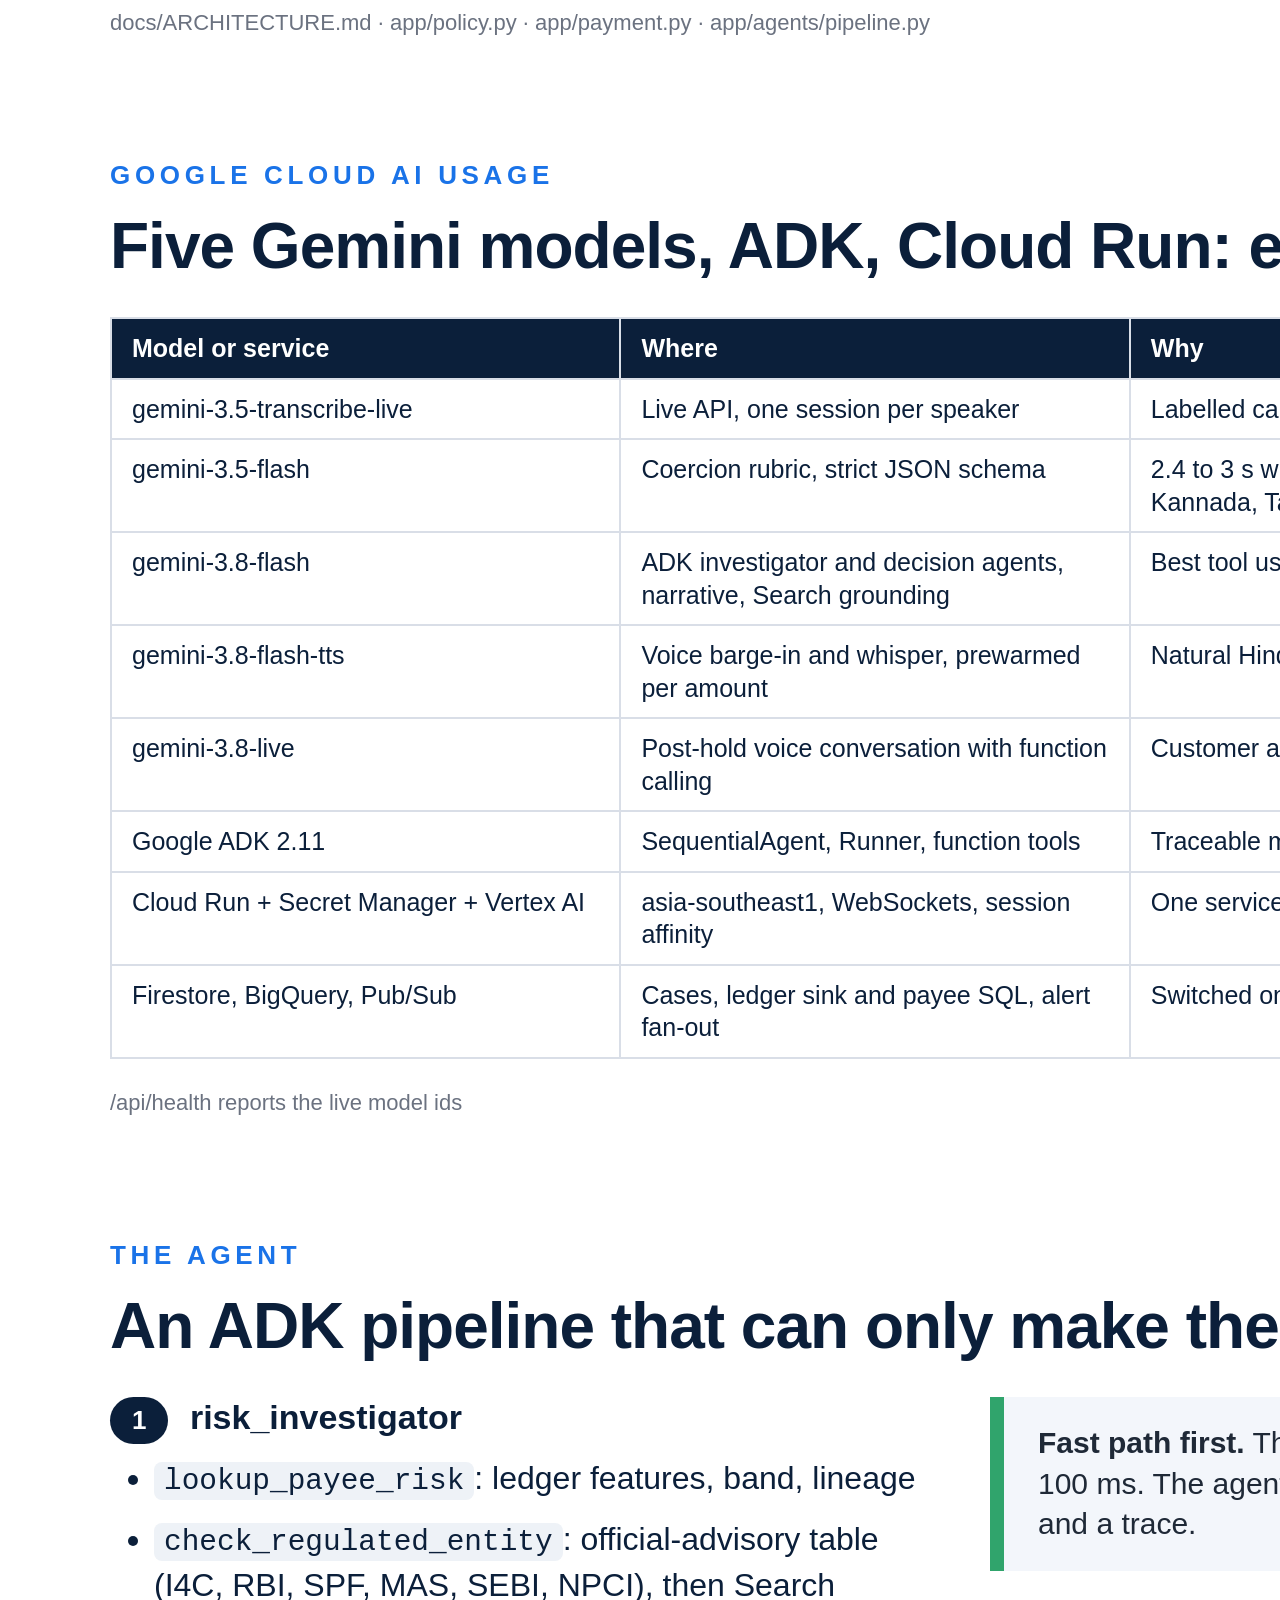
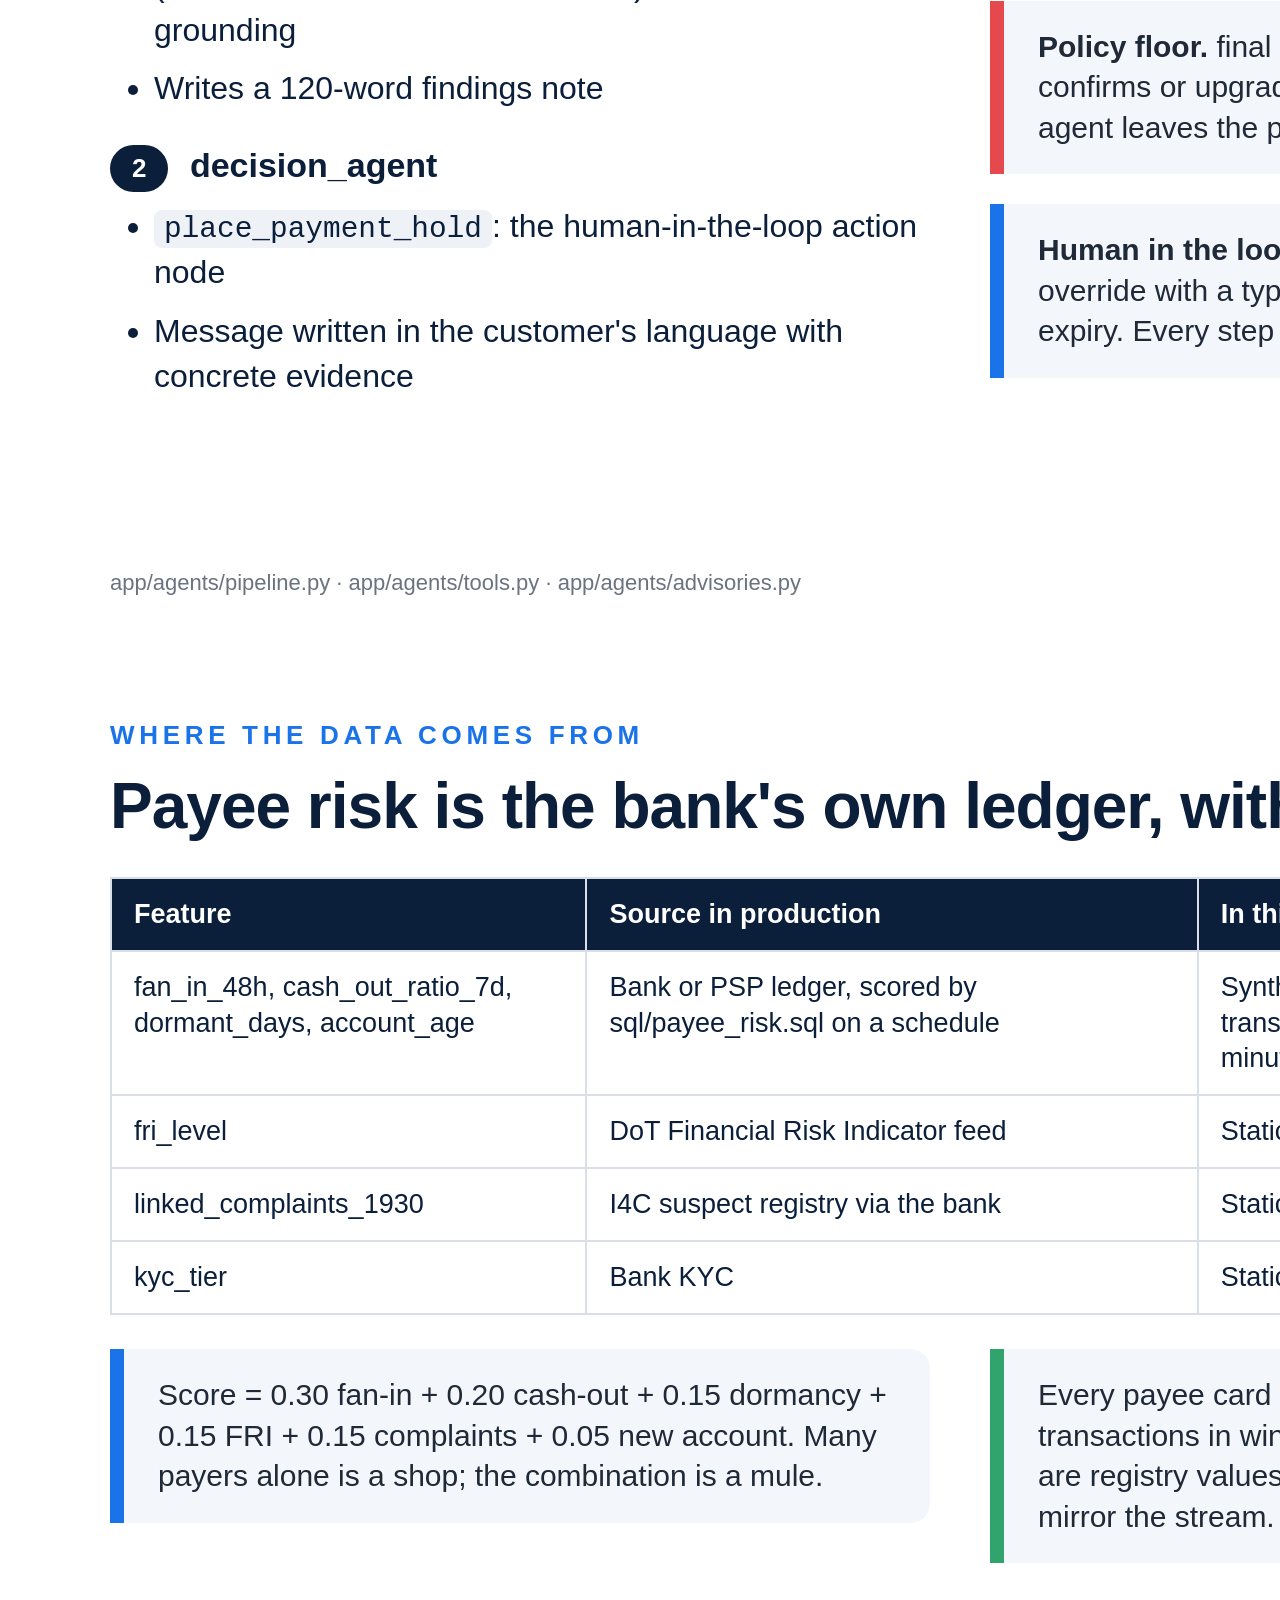
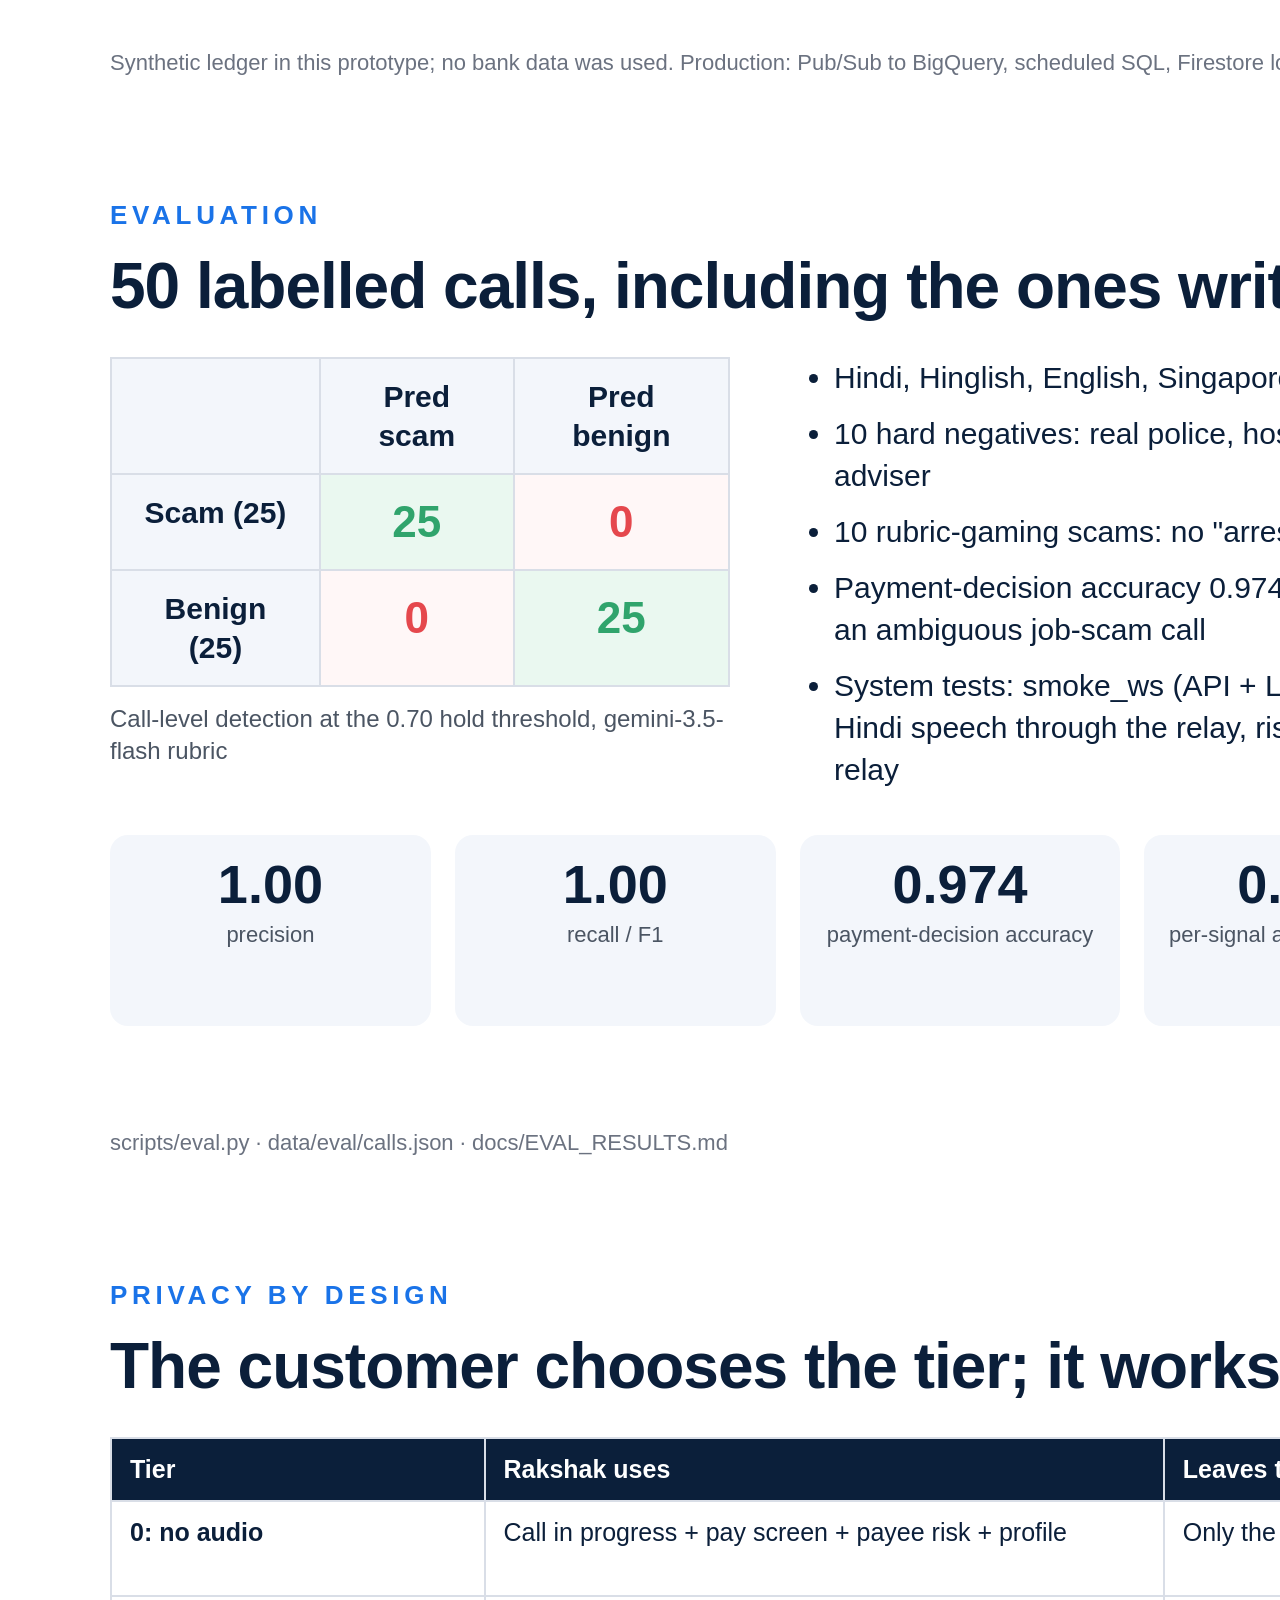
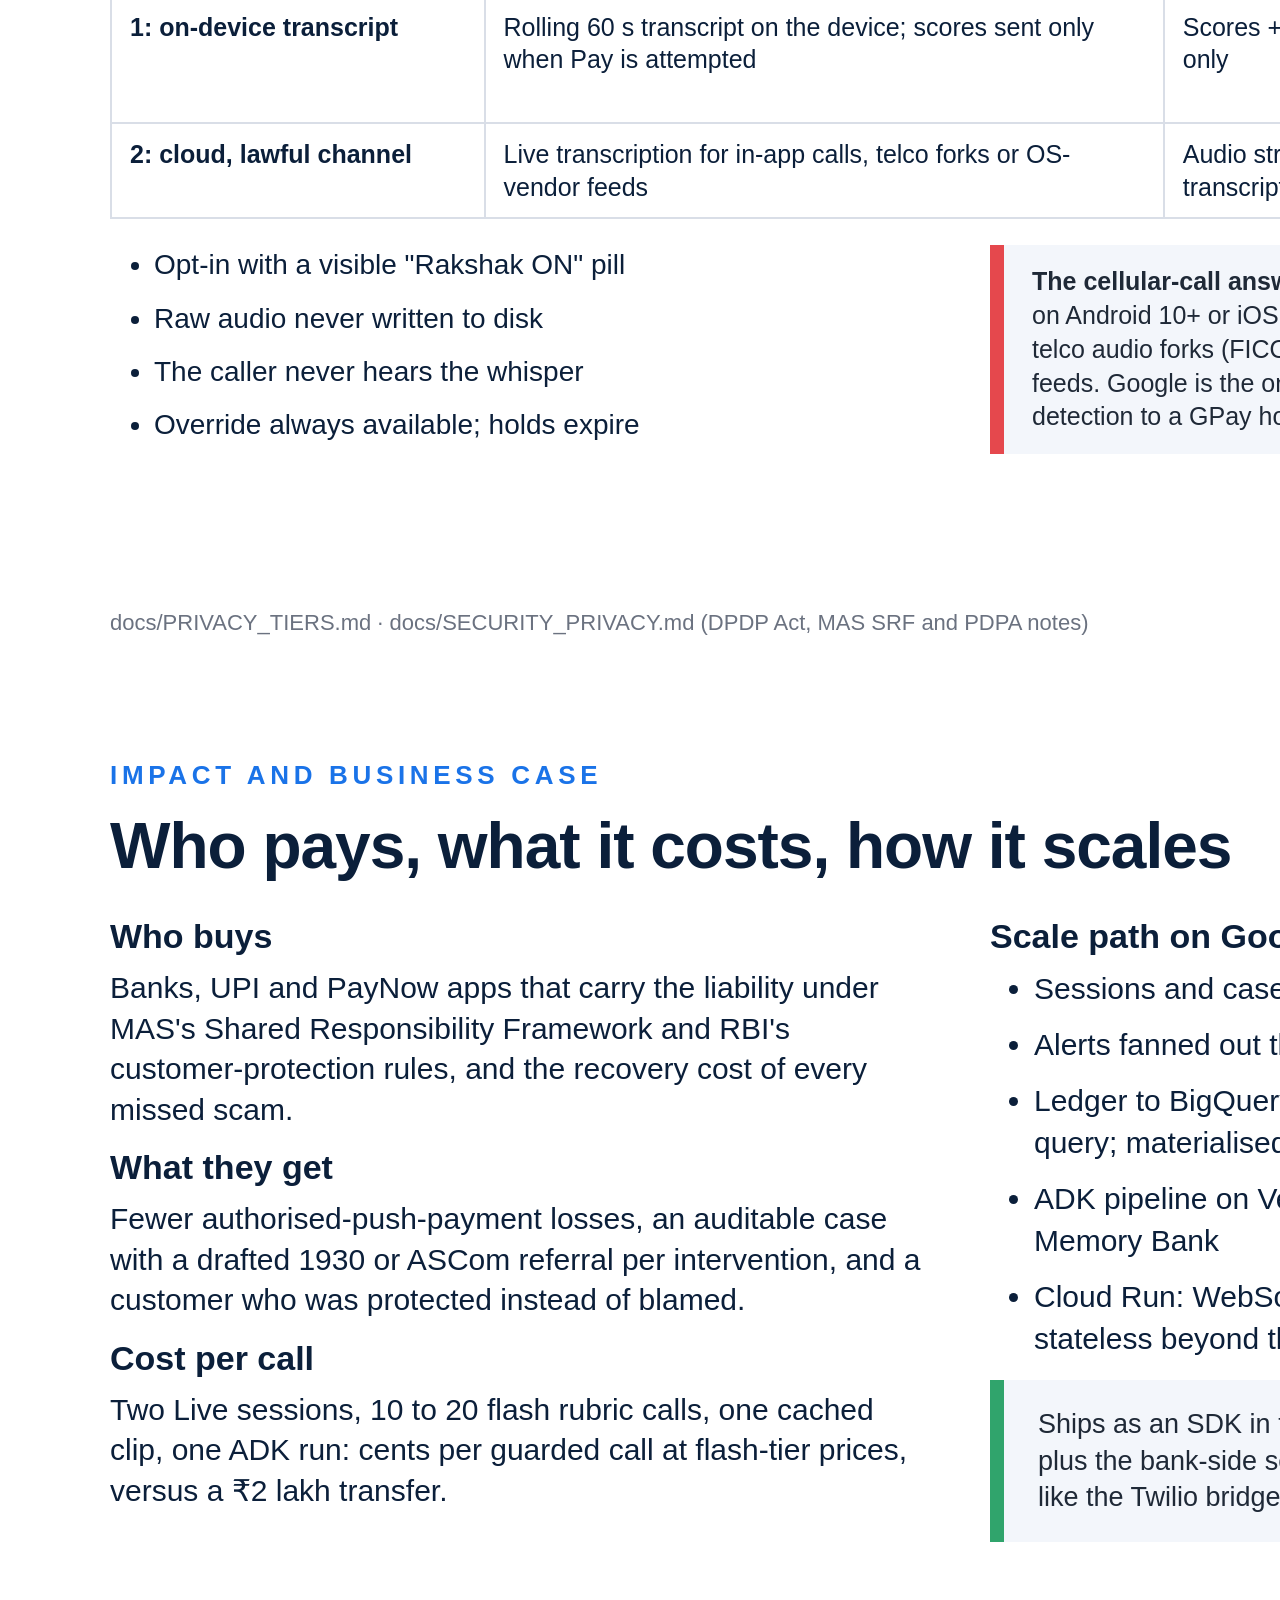
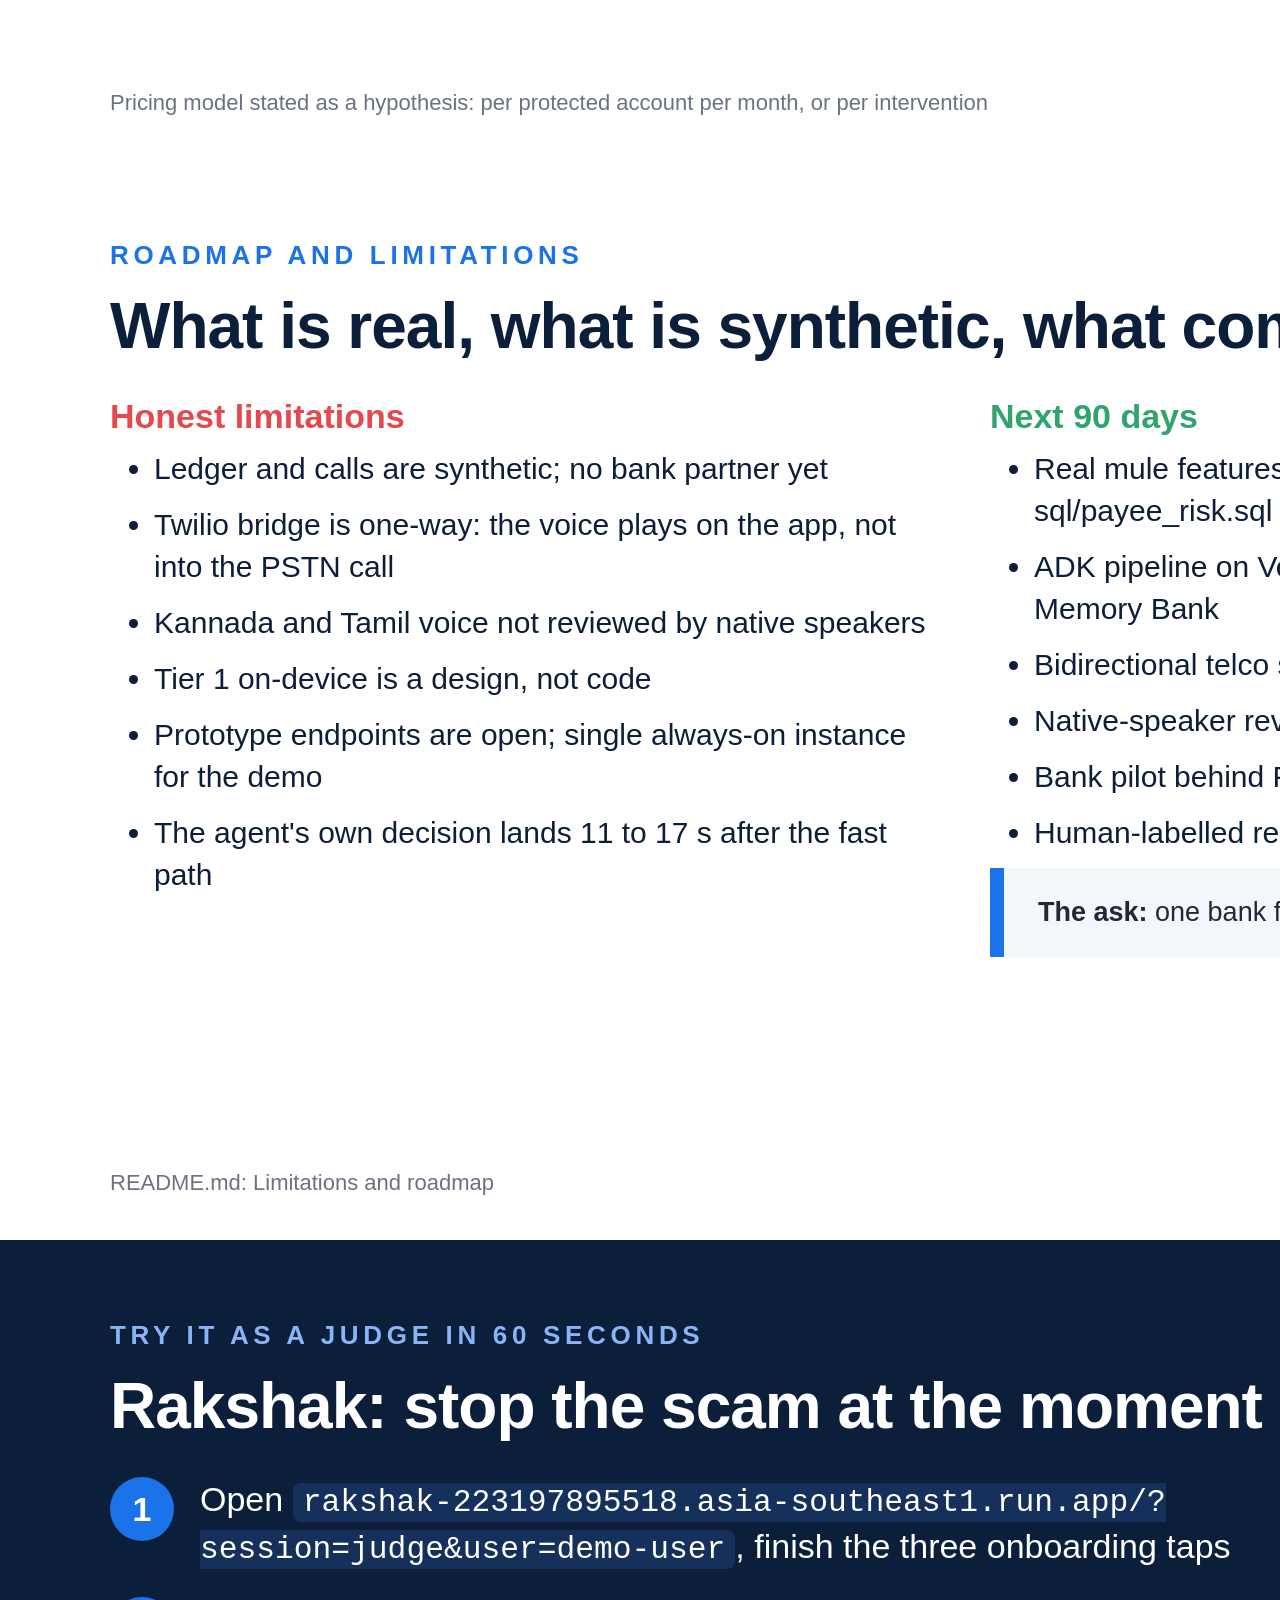
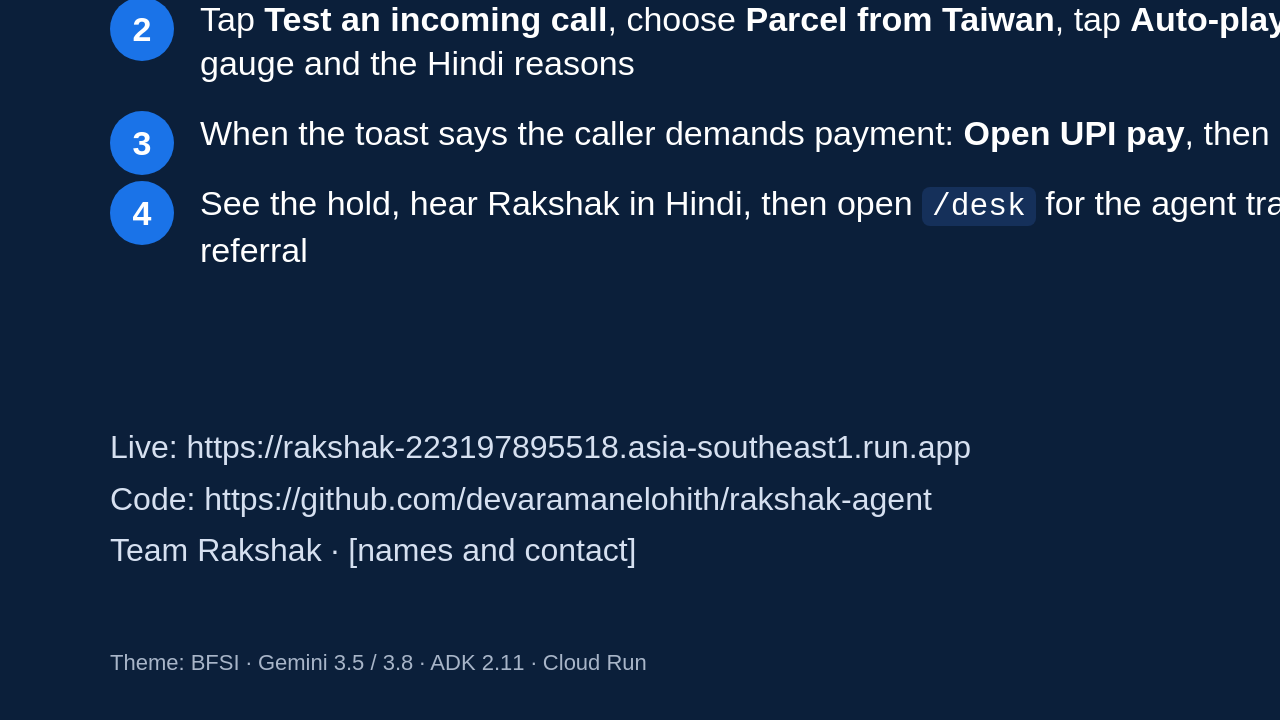
==== commit 49f87881: "Deck slide 5 layout" ====
--- a/submission/deck.html
+++ b/submission/deck.html
@@ -181,8 +181,8 @@
   <h2>What the customer sees one second after Pay</h2>
   <div class="cols">
     <div class="col" style="flex:0 0 760px;">
-      <div class="shot" style="border:0;background:transparent;display:flex;align-items:center;justify-content:center"><img src="assets/hold_screen.jpg" alt="Rakshak hold screen" style="height:100%;max-height:820px;border-radius:28px;box-shadow:0 20px 60px rgba(0,0,0,.35)"></div>
-        <div class="c">Capture from https://rakshak-223197895518.asia-southeast1.run.app/ after tapping Pay on the "Parcel from Taiwan" script: 30:00 countdown, Hindi spoken text, payee card, "Priya (daughter) has been notified", three exits.</div>
+      <div class="shot" style="border:0;background:transparent;display:flex;align-items:flex-start;justify-content:center;height:620px;overflow:hidden"><img src="assets/hold_screen.jpg" alt="Rakshak hold screen" style="height:620px;width:auto;border-radius:24px;box-shadow:0 20px 60px rgba(0,0,0,.35)"></div>
+        <div class="c" style="margin-top:10px">Capture from https://rakshak-223197895518.asia-southeast1.run.app/ after tapping Pay on the "Parcel from Taiwan" script: 30:00 countdown, Hindi spoken text, payee card, "Priya (daughter) has been notified", three exits.</div>
       </div>
     </div>
     <div class="col">
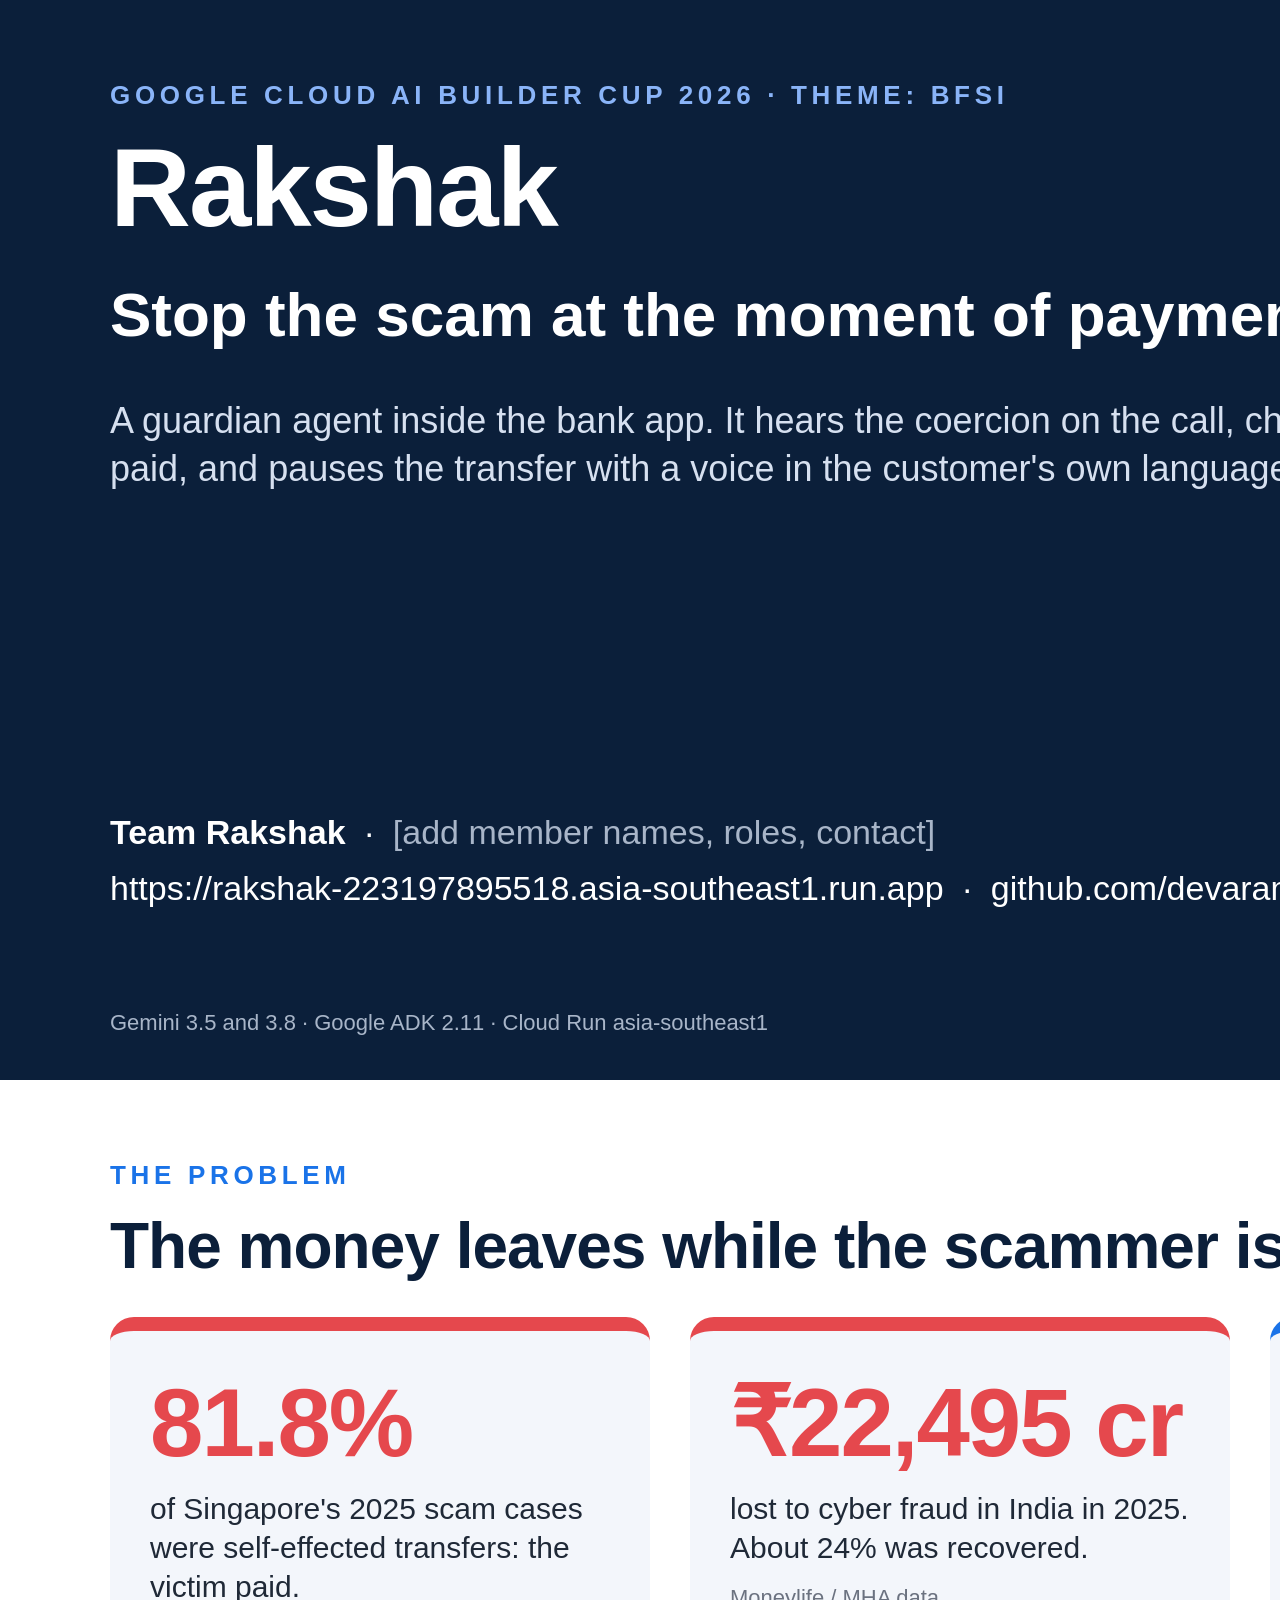
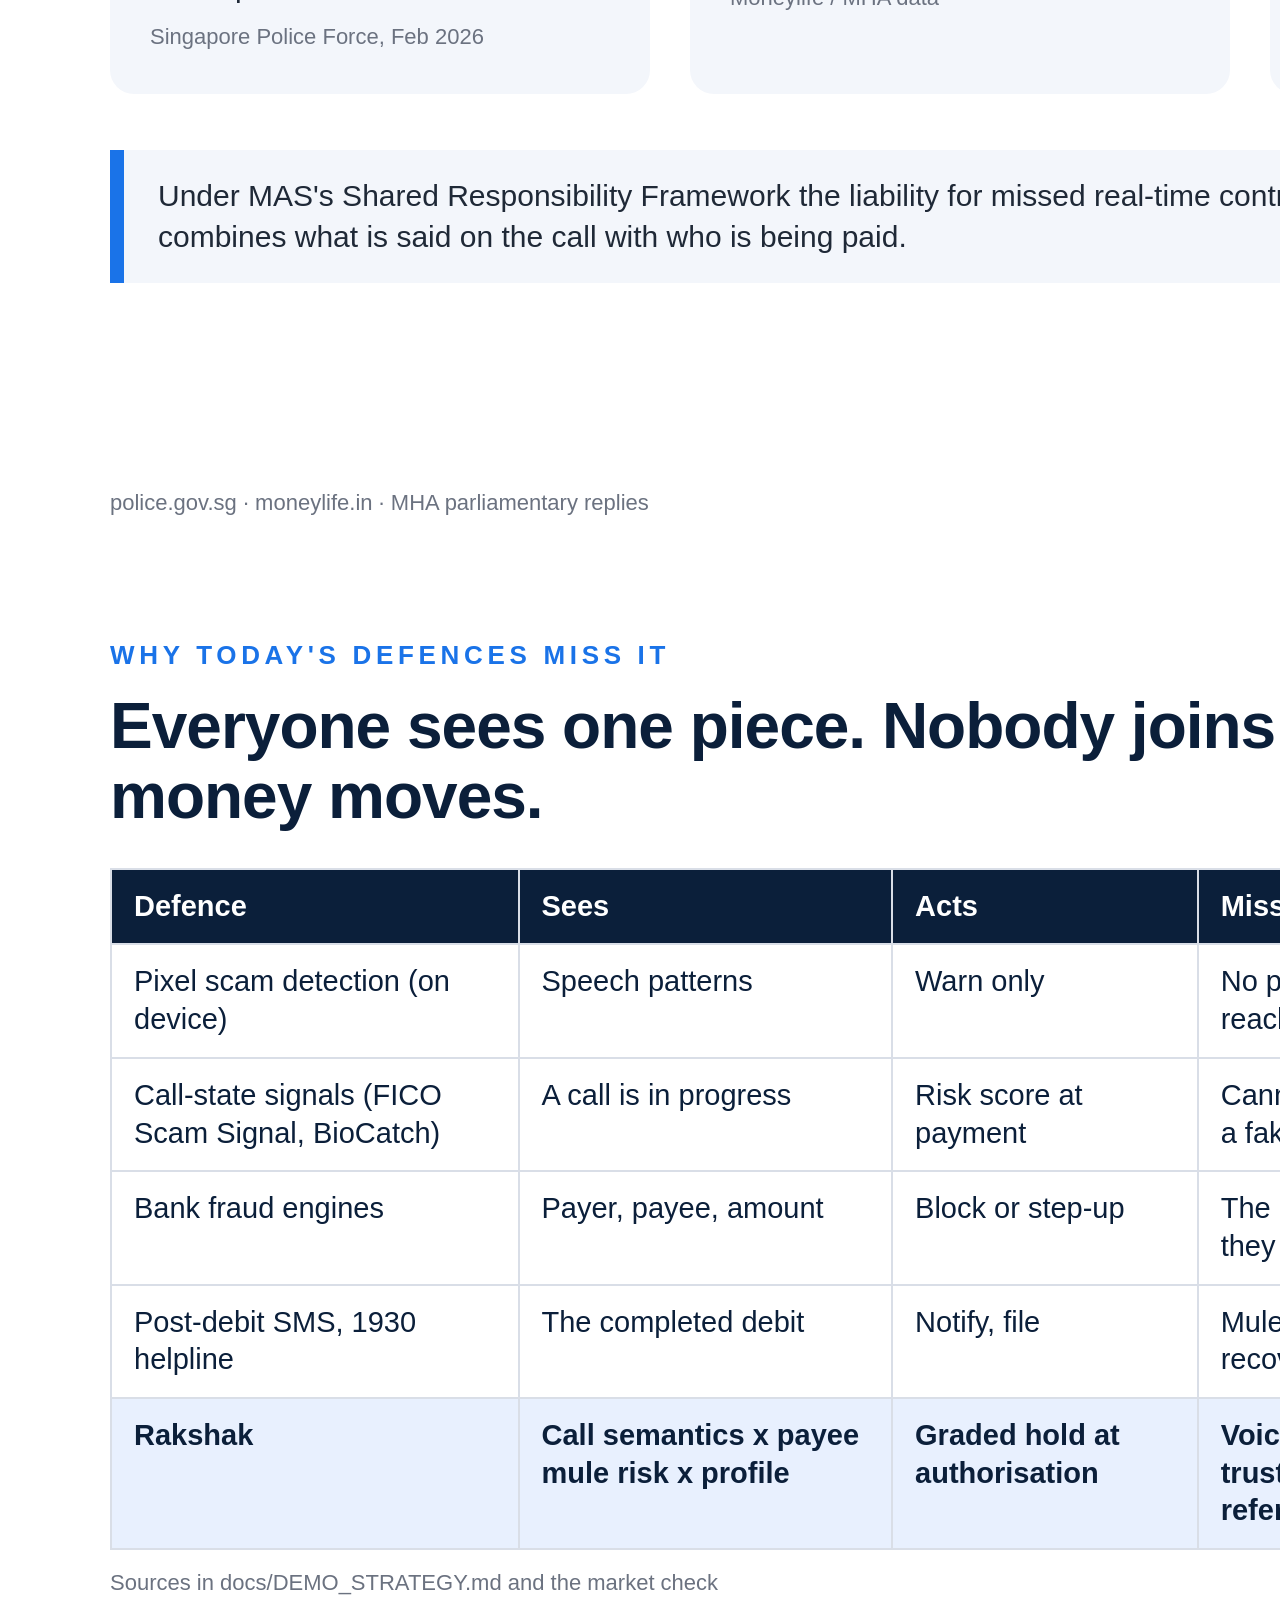
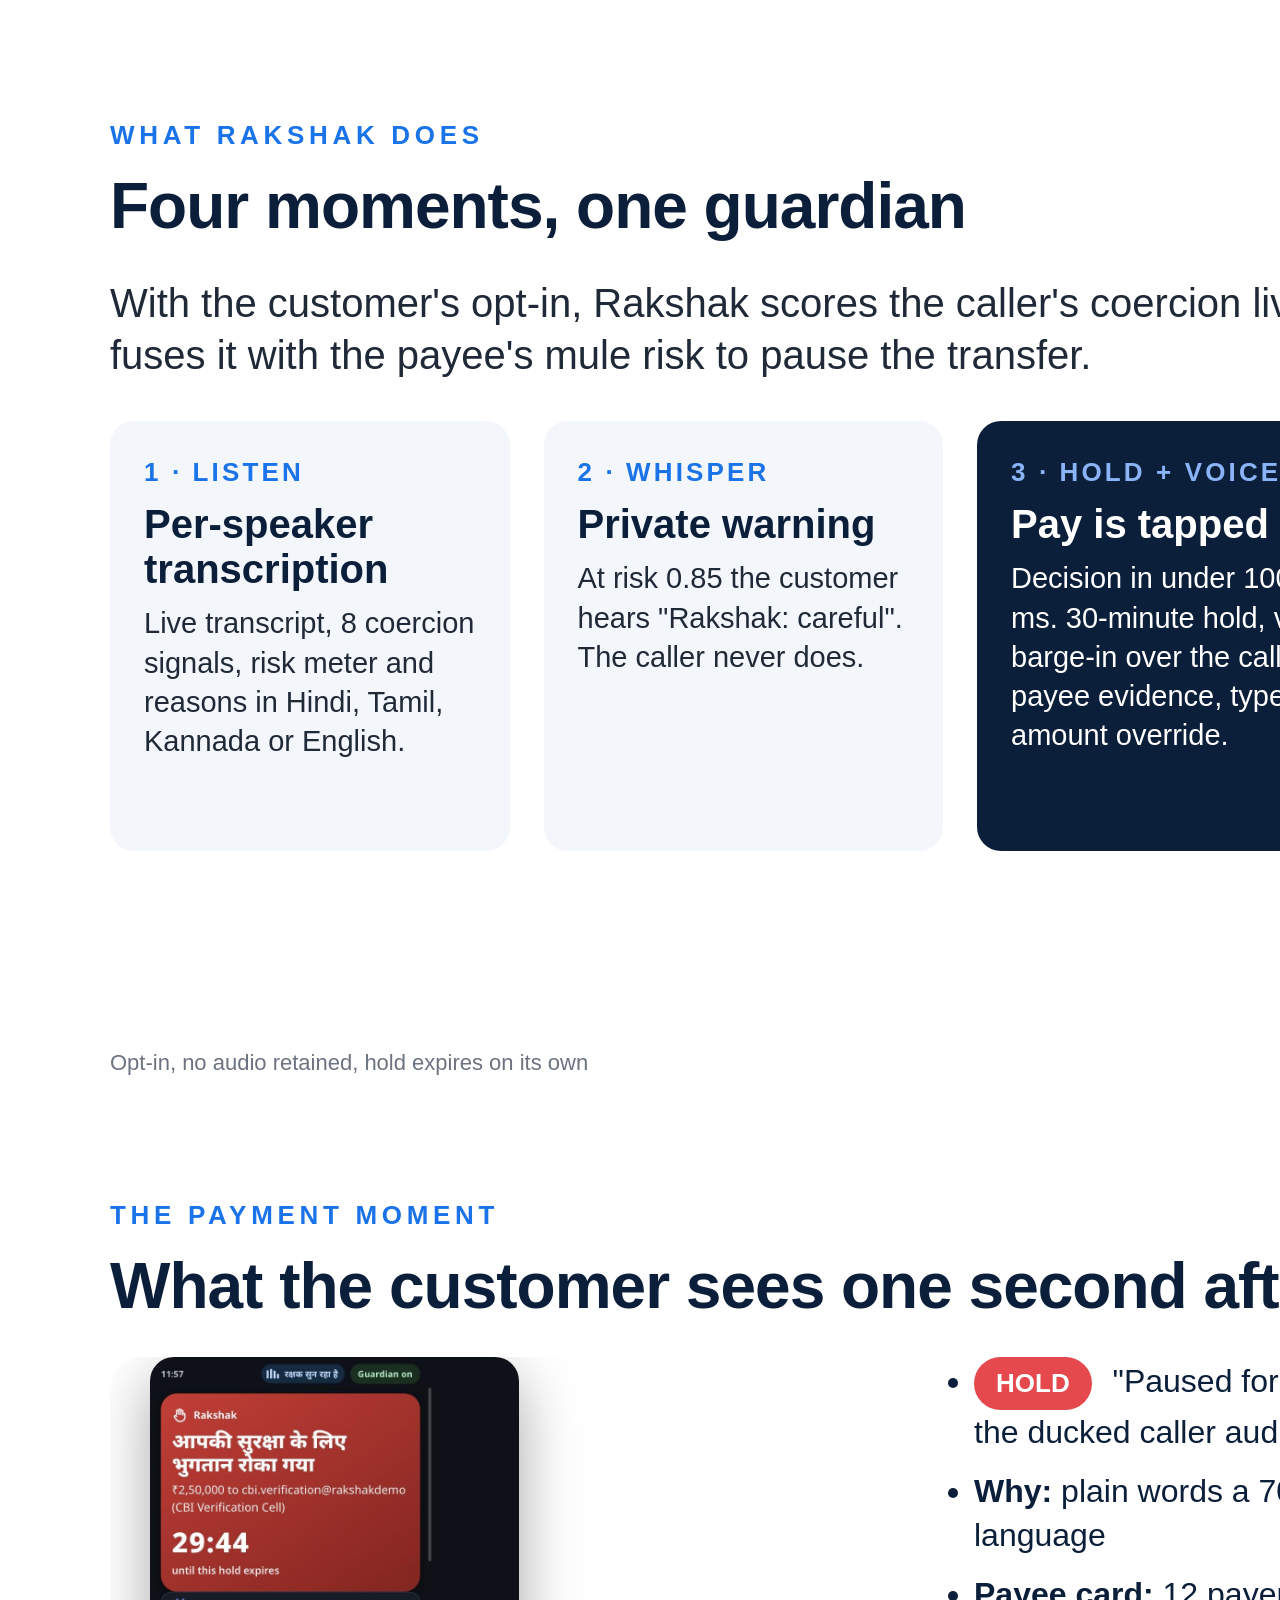
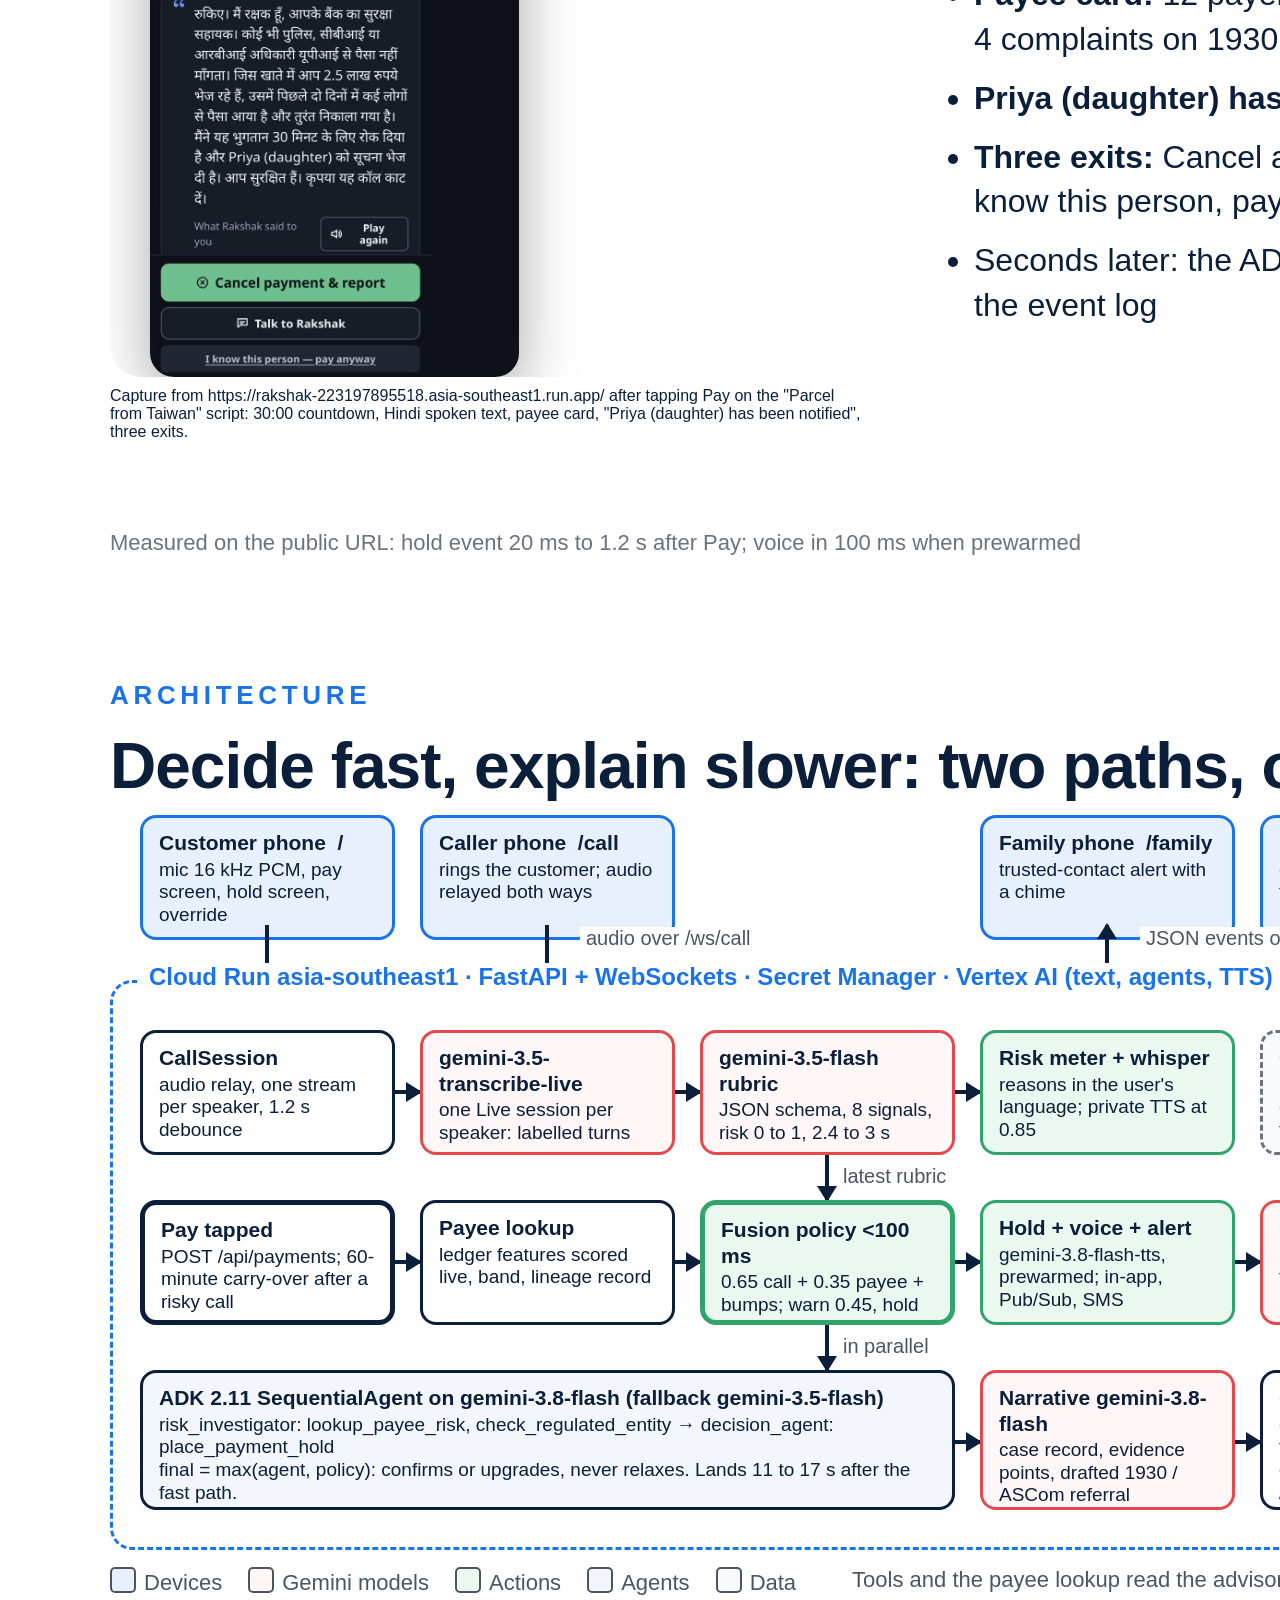
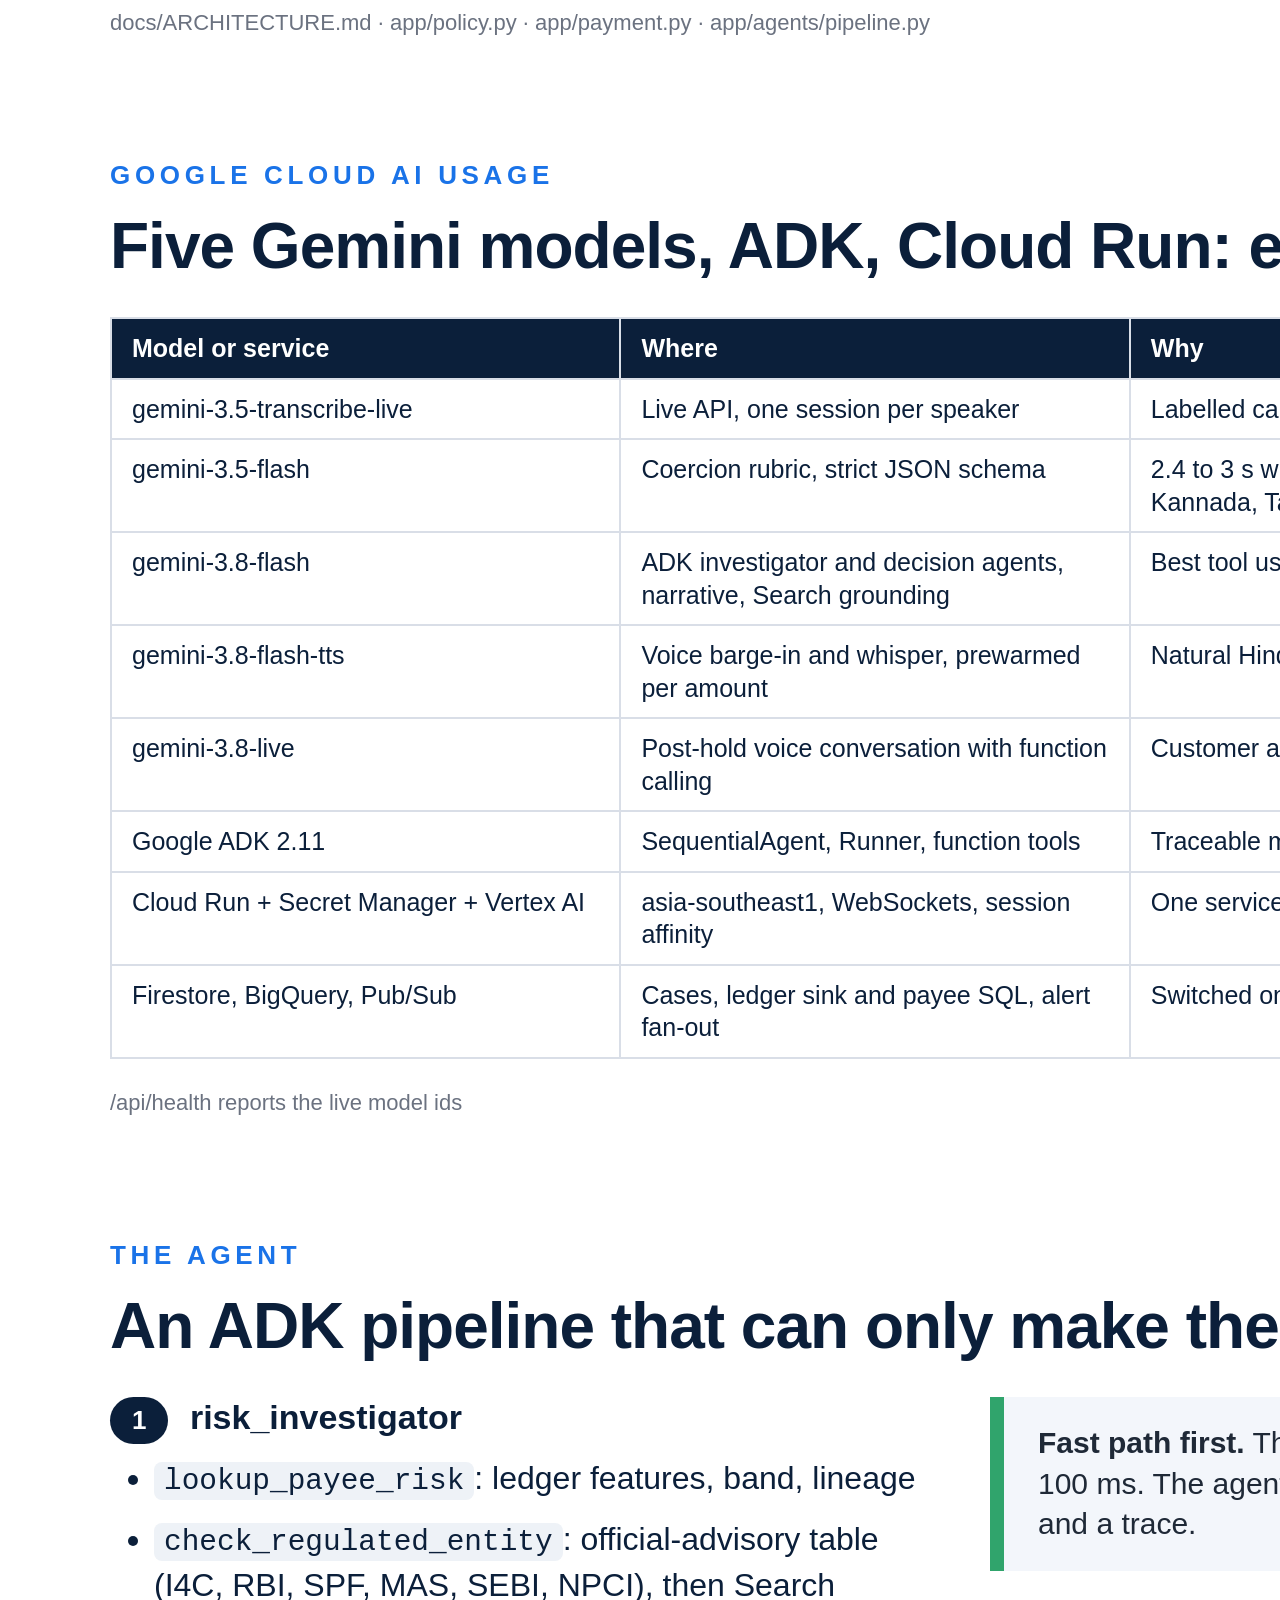
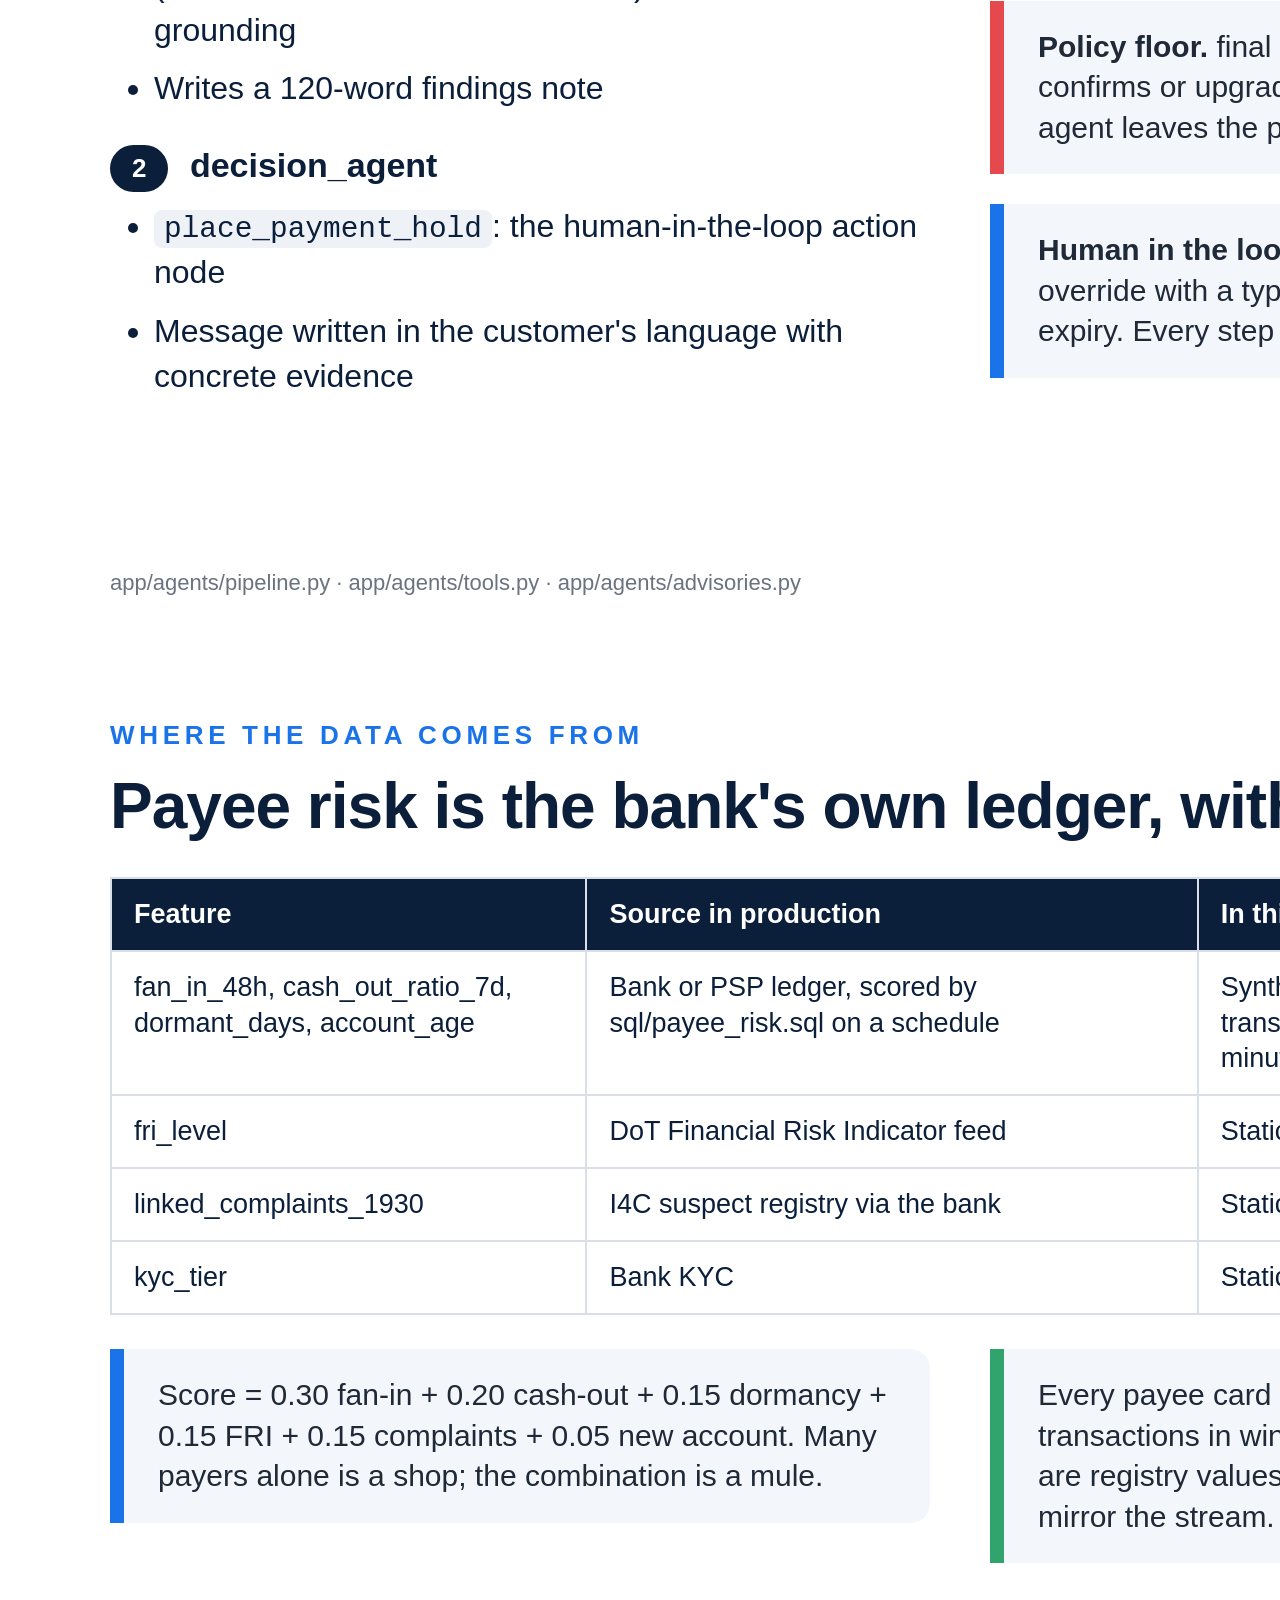
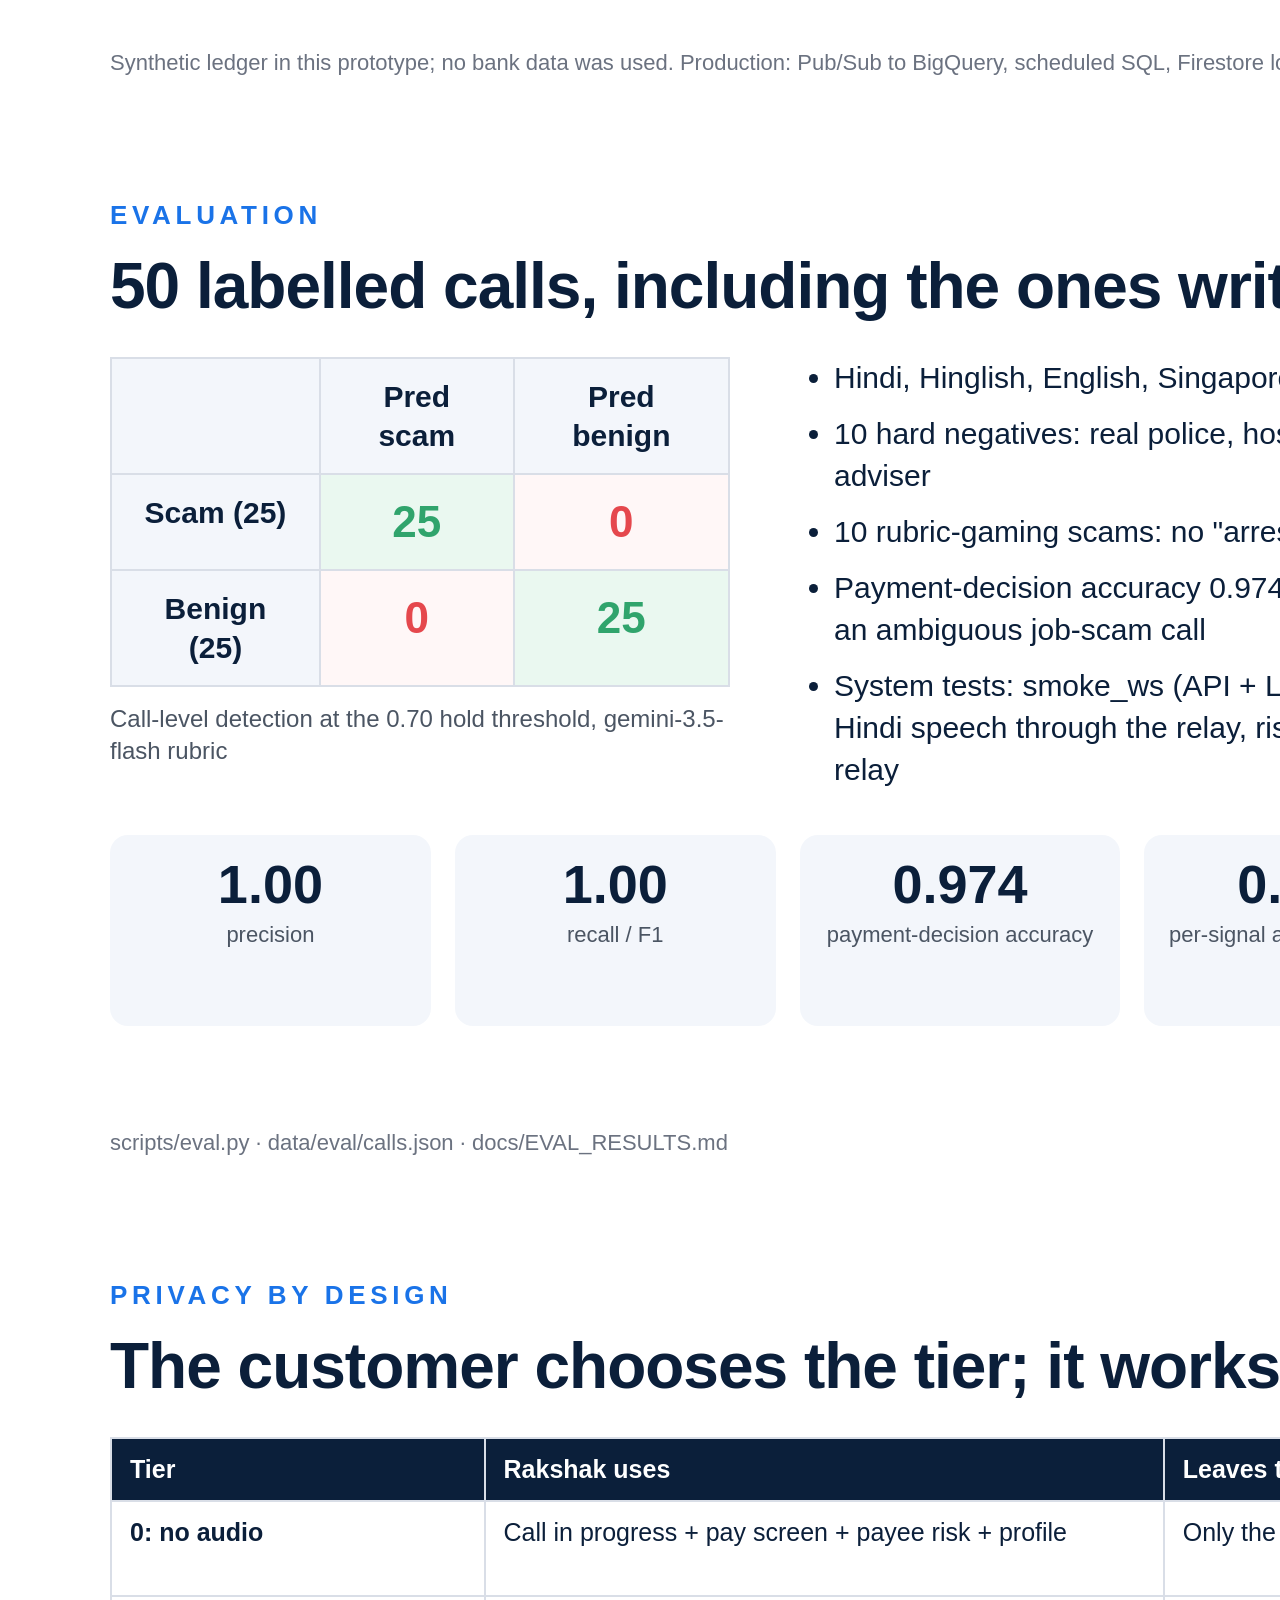
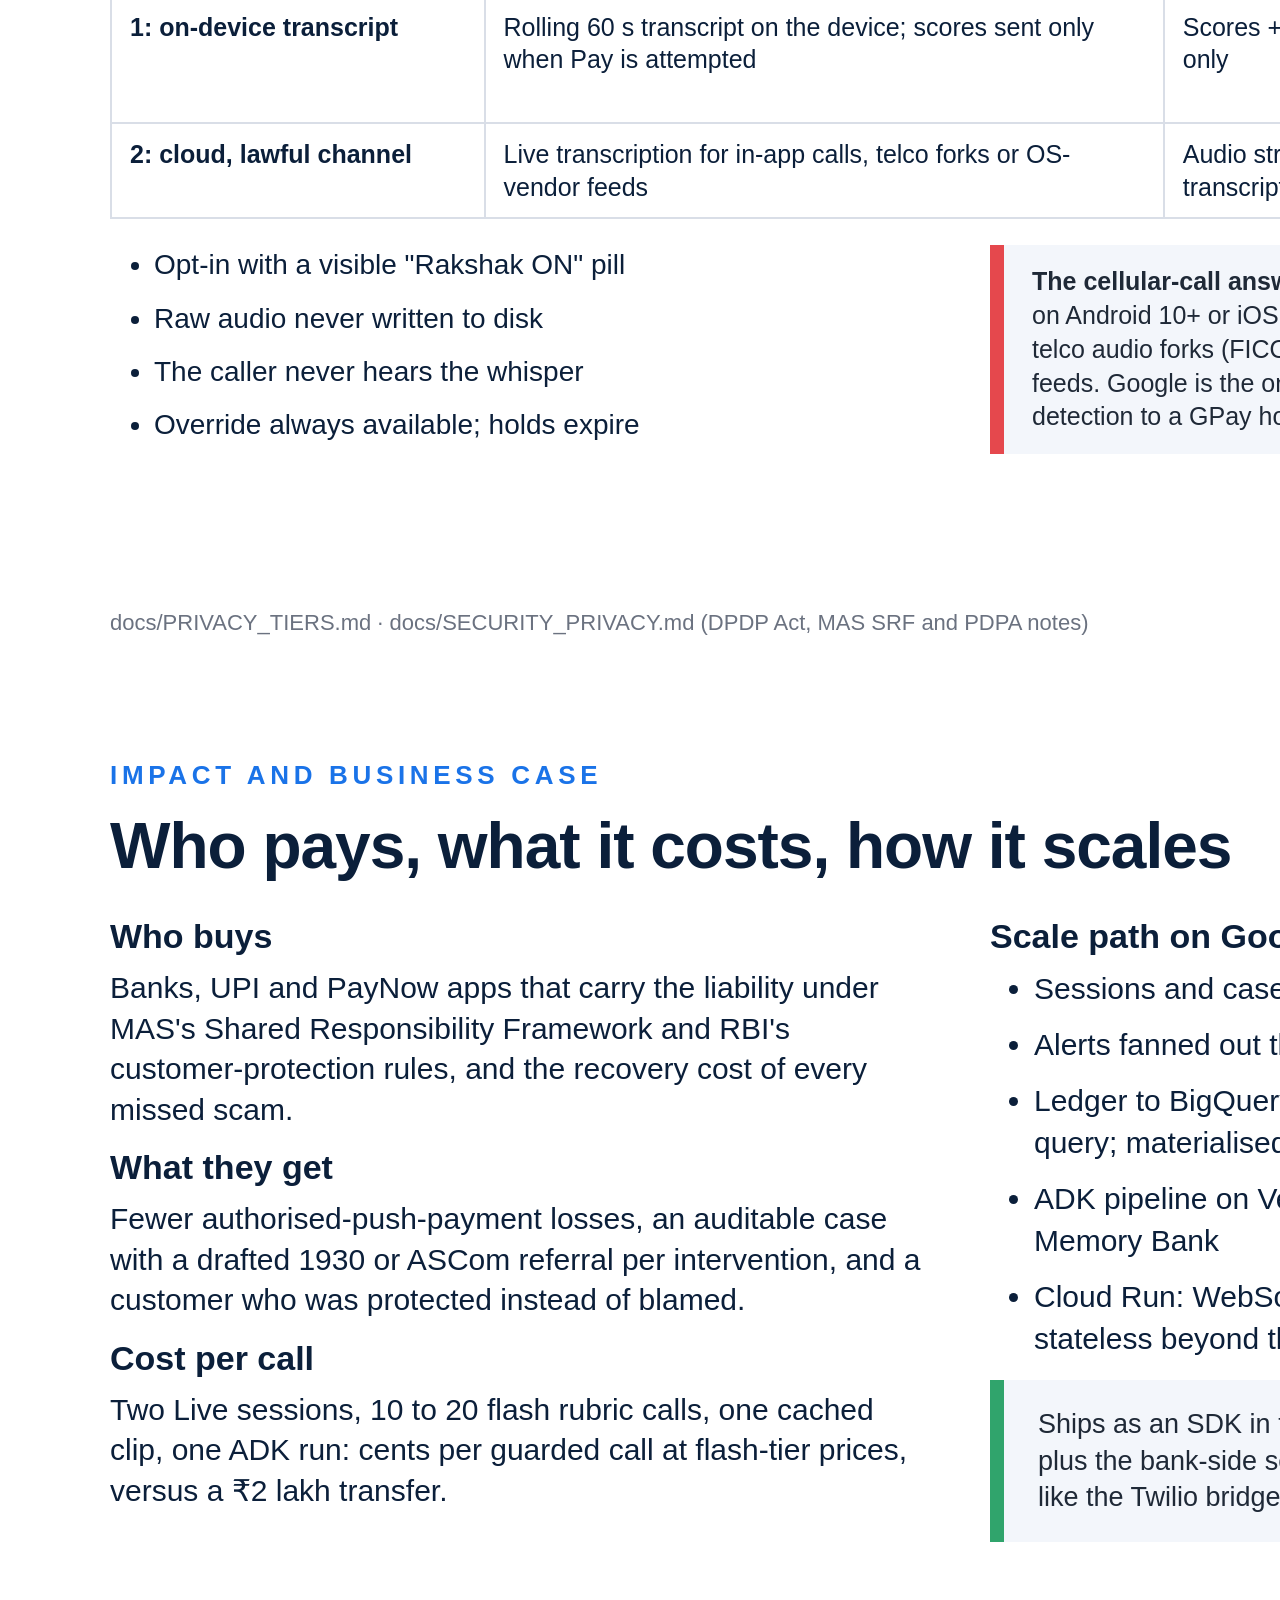
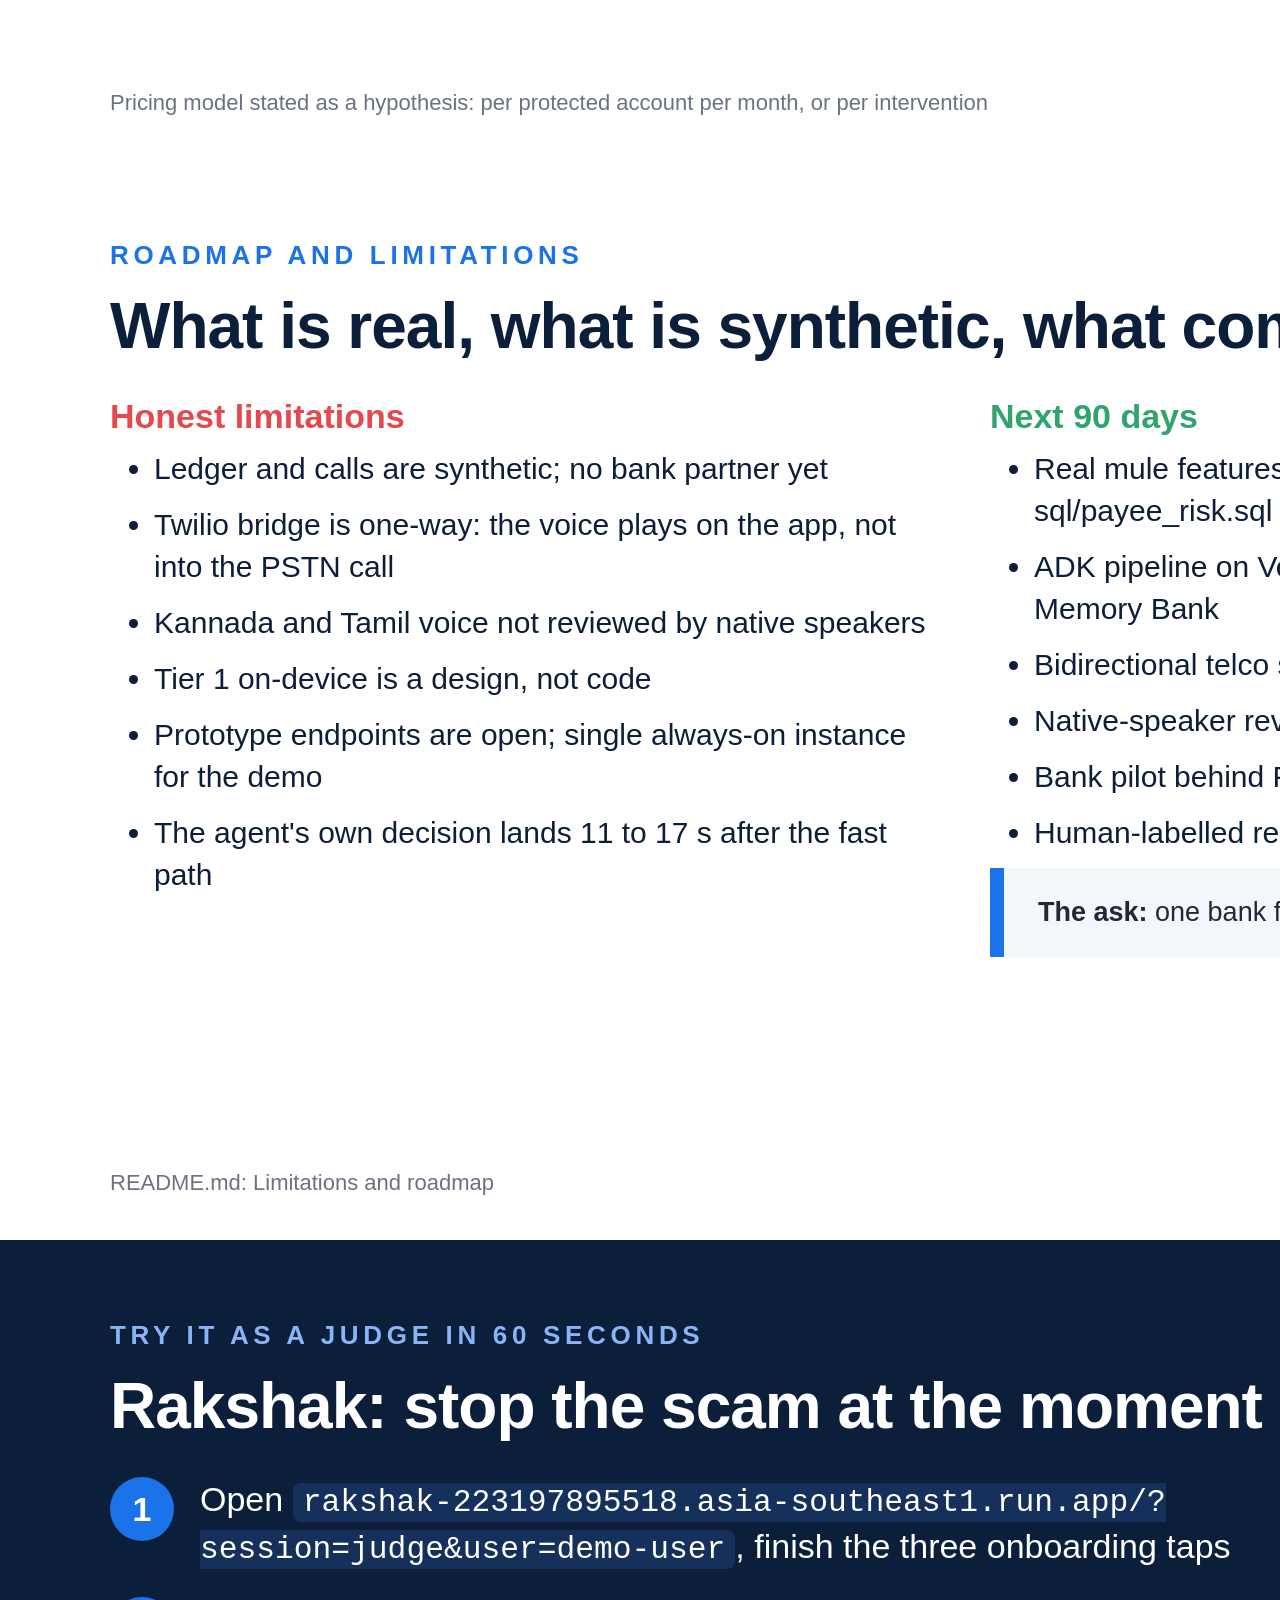
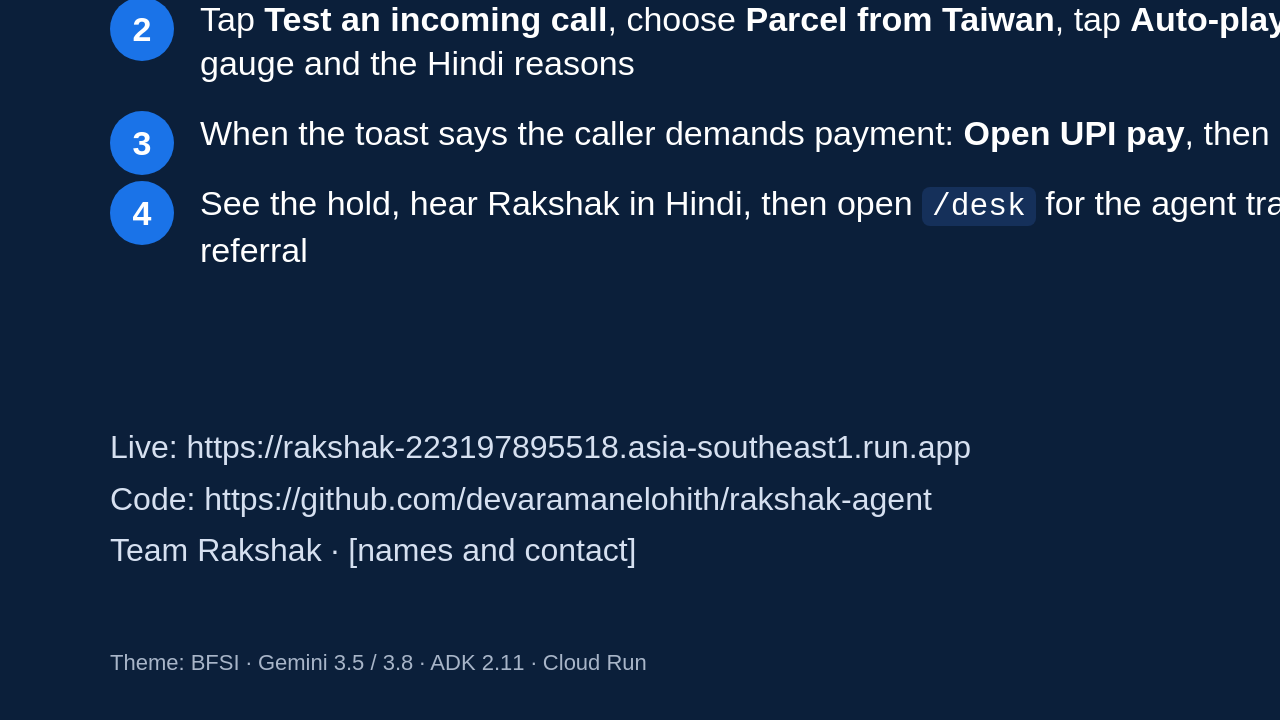
==== commit ea6b805f: "Deck slide 5 structure fix" ====
--- a/submission/deck.html
+++ b/submission/deck.html
@@ -184,7 +184,6 @@
       <div class="shot" style="border:0;background:transparent;display:flex;align-items:flex-start;justify-content:center;height:620px;overflow:hidden"><img src="assets/hold_screen.jpg" alt="Rakshak hold screen" style="height:620px;width:auto;border-radius:24px;box-shadow:0 20px 60px rgba(0,0,0,.35)"></div>
         <div class="c" style="margin-top:10px">Capture from https://rakshak-223197895518.asia-southeast1.run.app/ after tapping Pay on the "Parcel from Taiwan" script: 30:00 countdown, Hindi spoken text, payee card, "Priya (daughter) has been notified", three exits.</div>
       </div>
-    </div>
     <div class="col">
       <ul>
         <li><span class="pill red">HOLD</span> "Paused for 30 minutes", spoken in Hindi over the ducked caller audio</li>
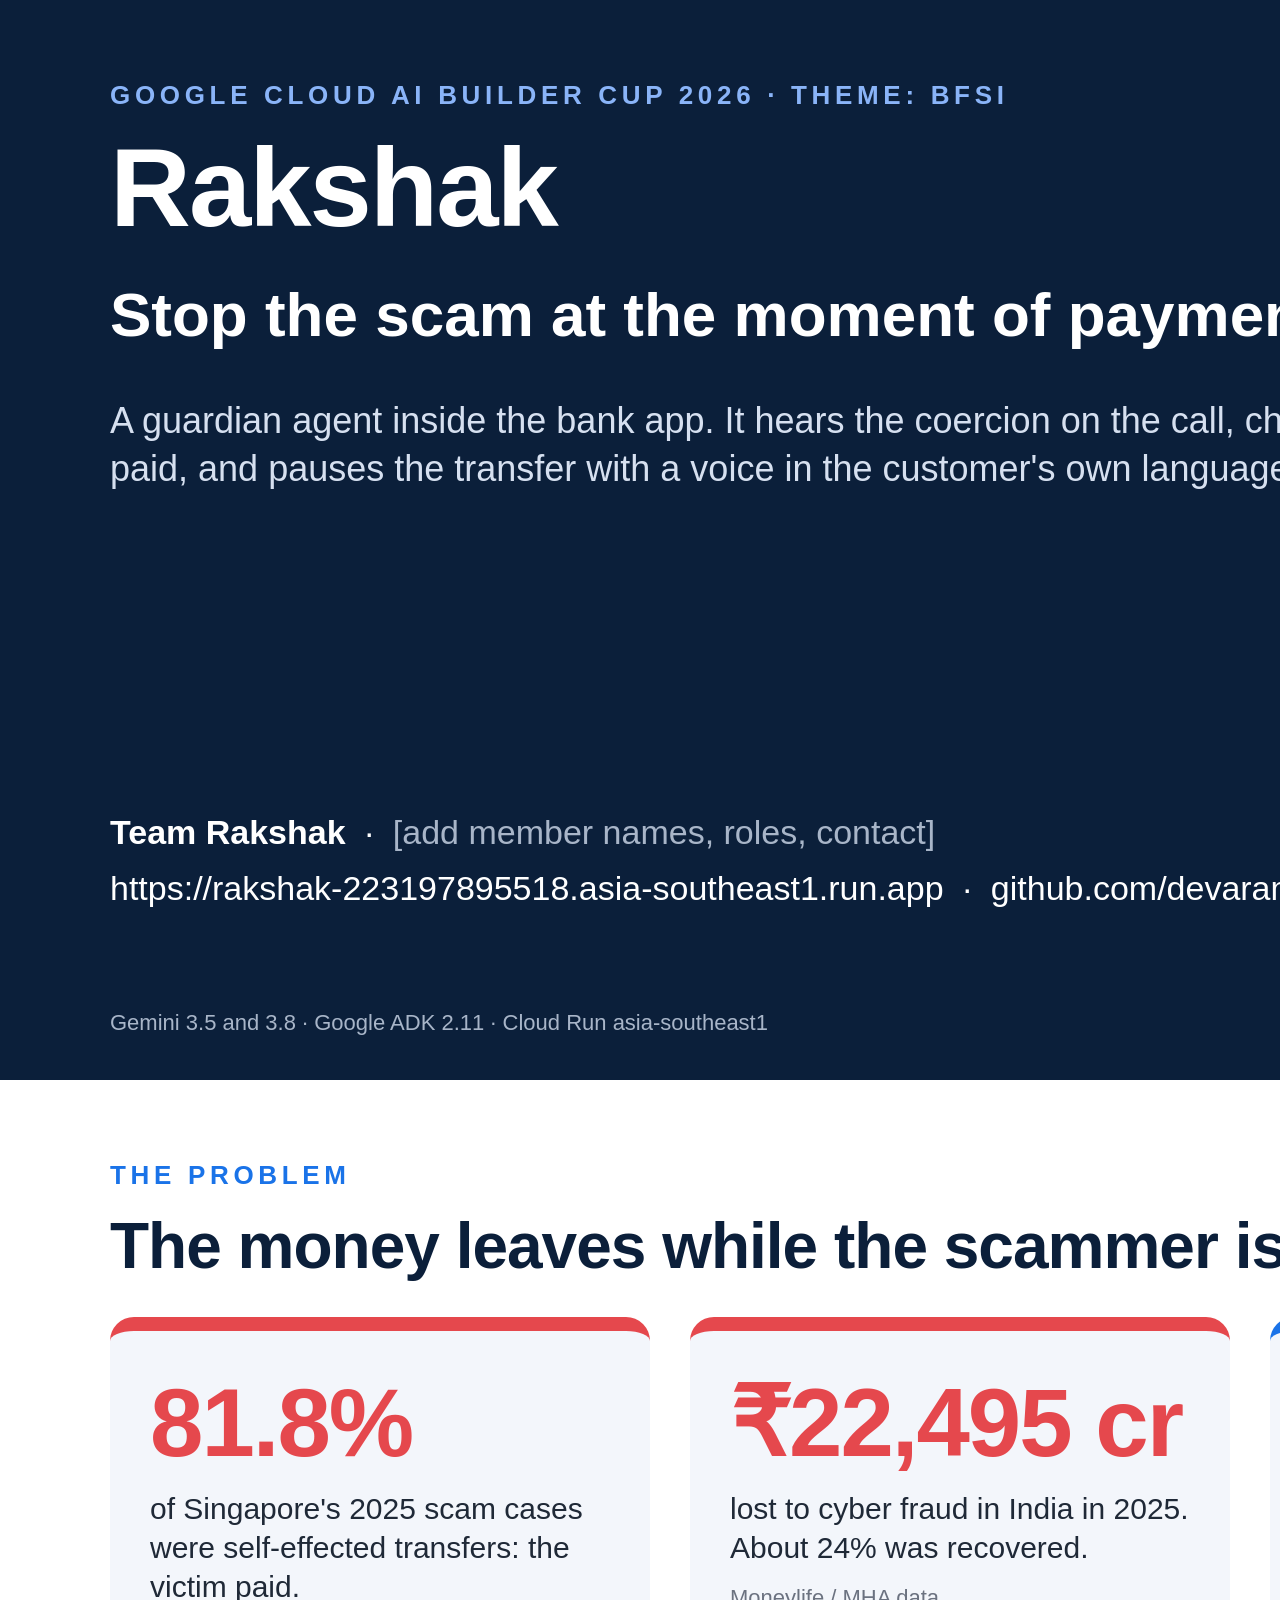
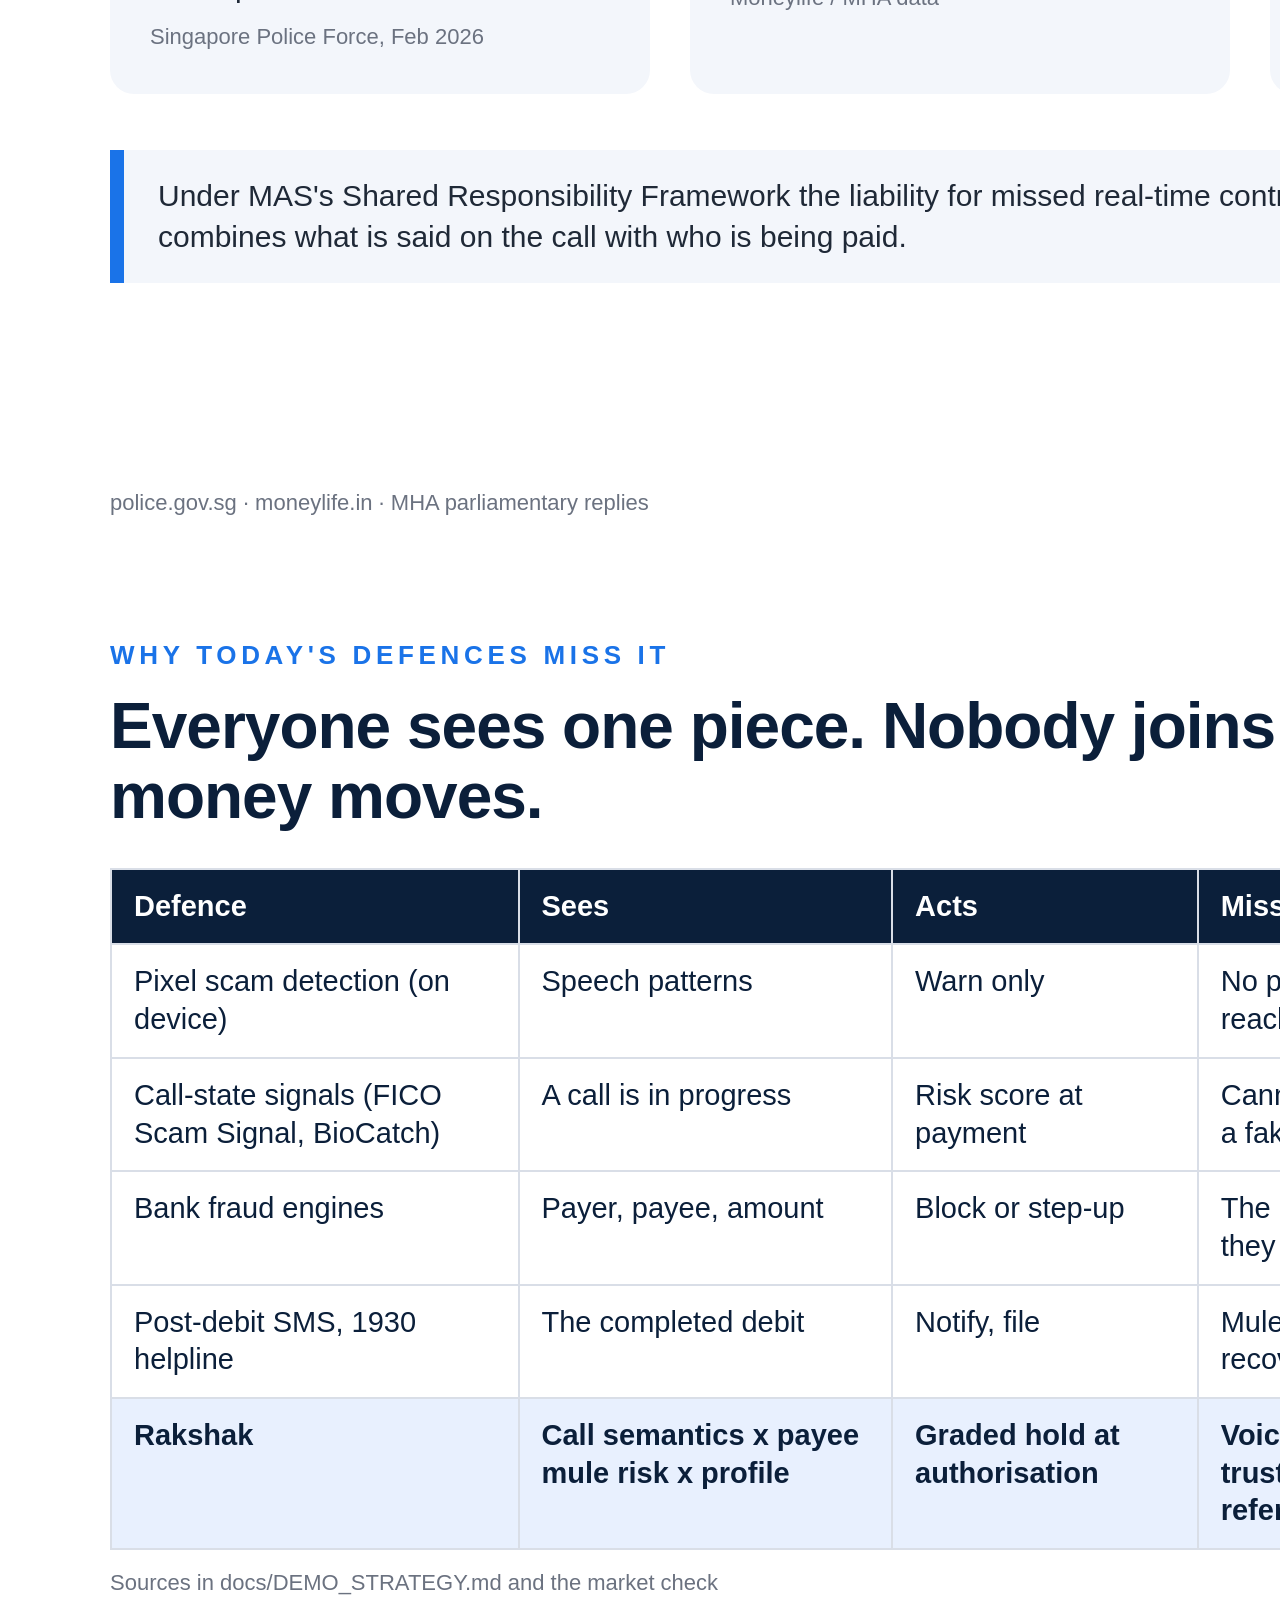
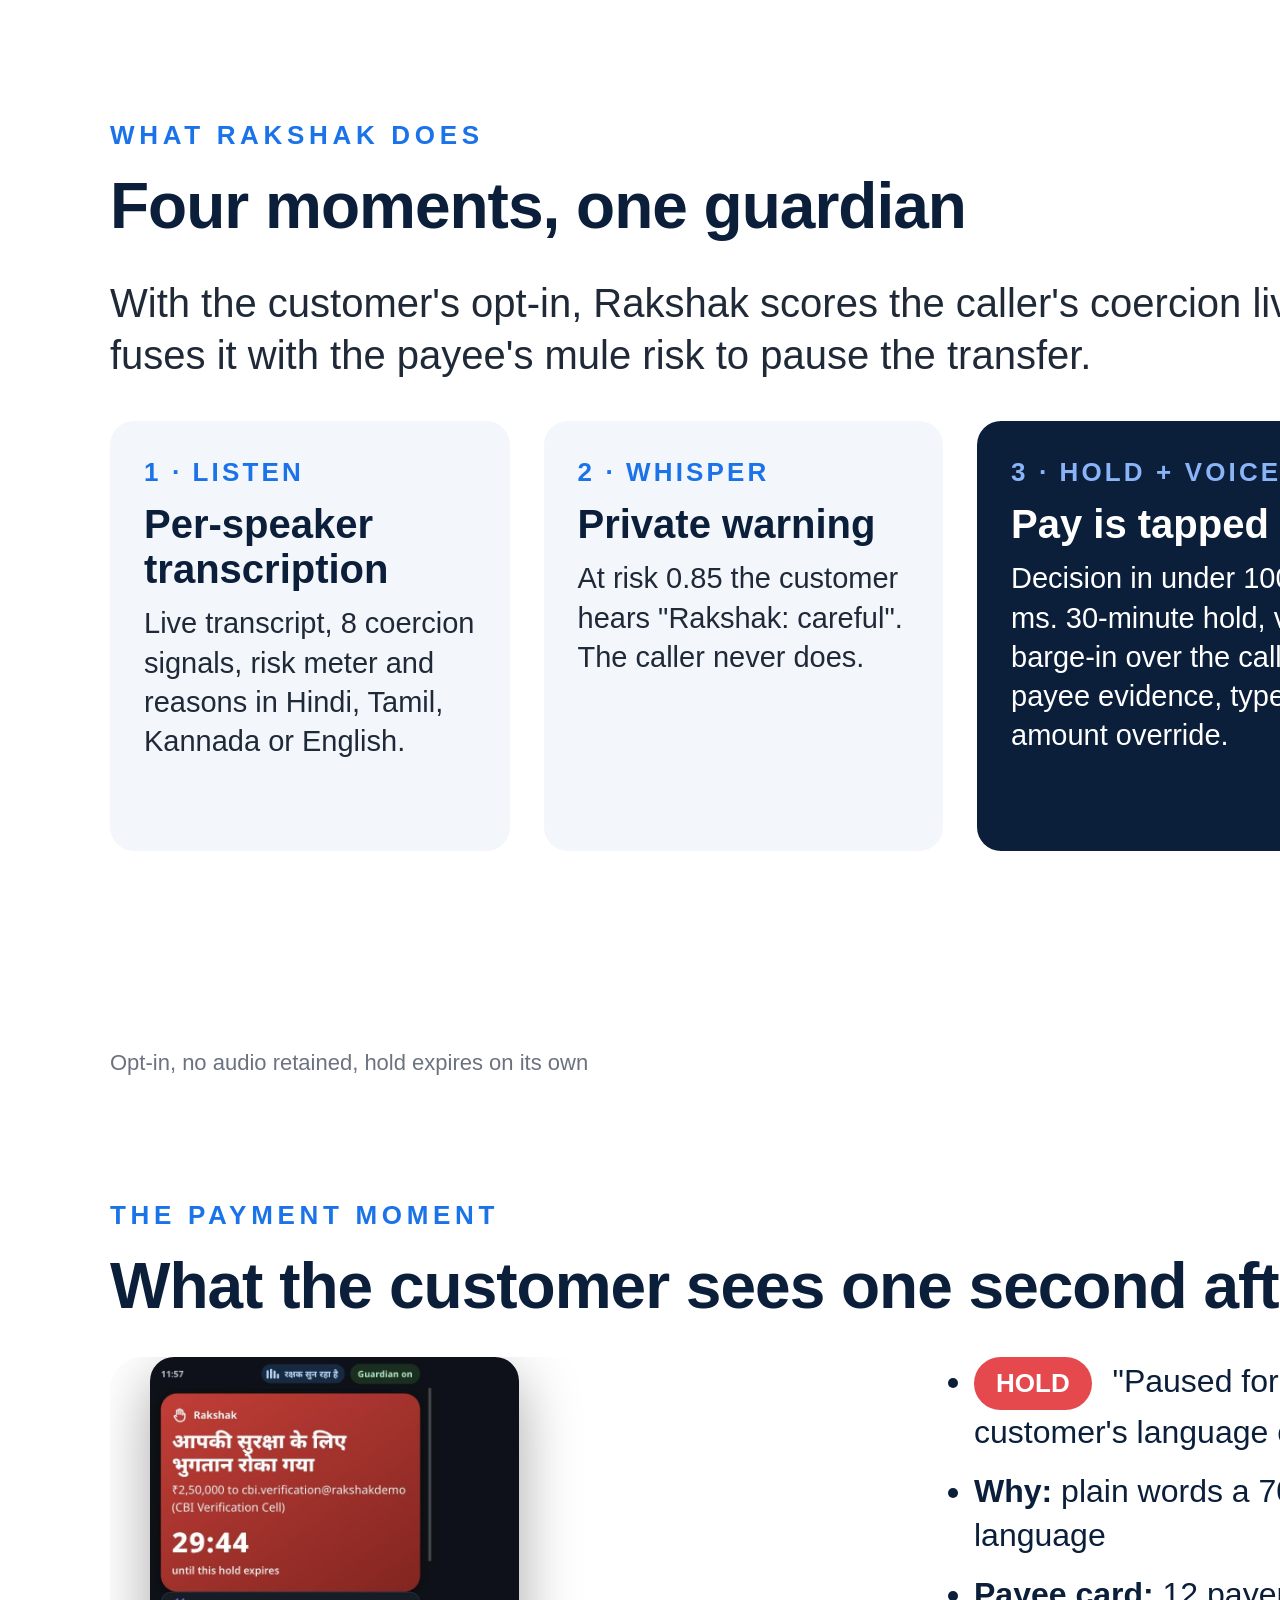
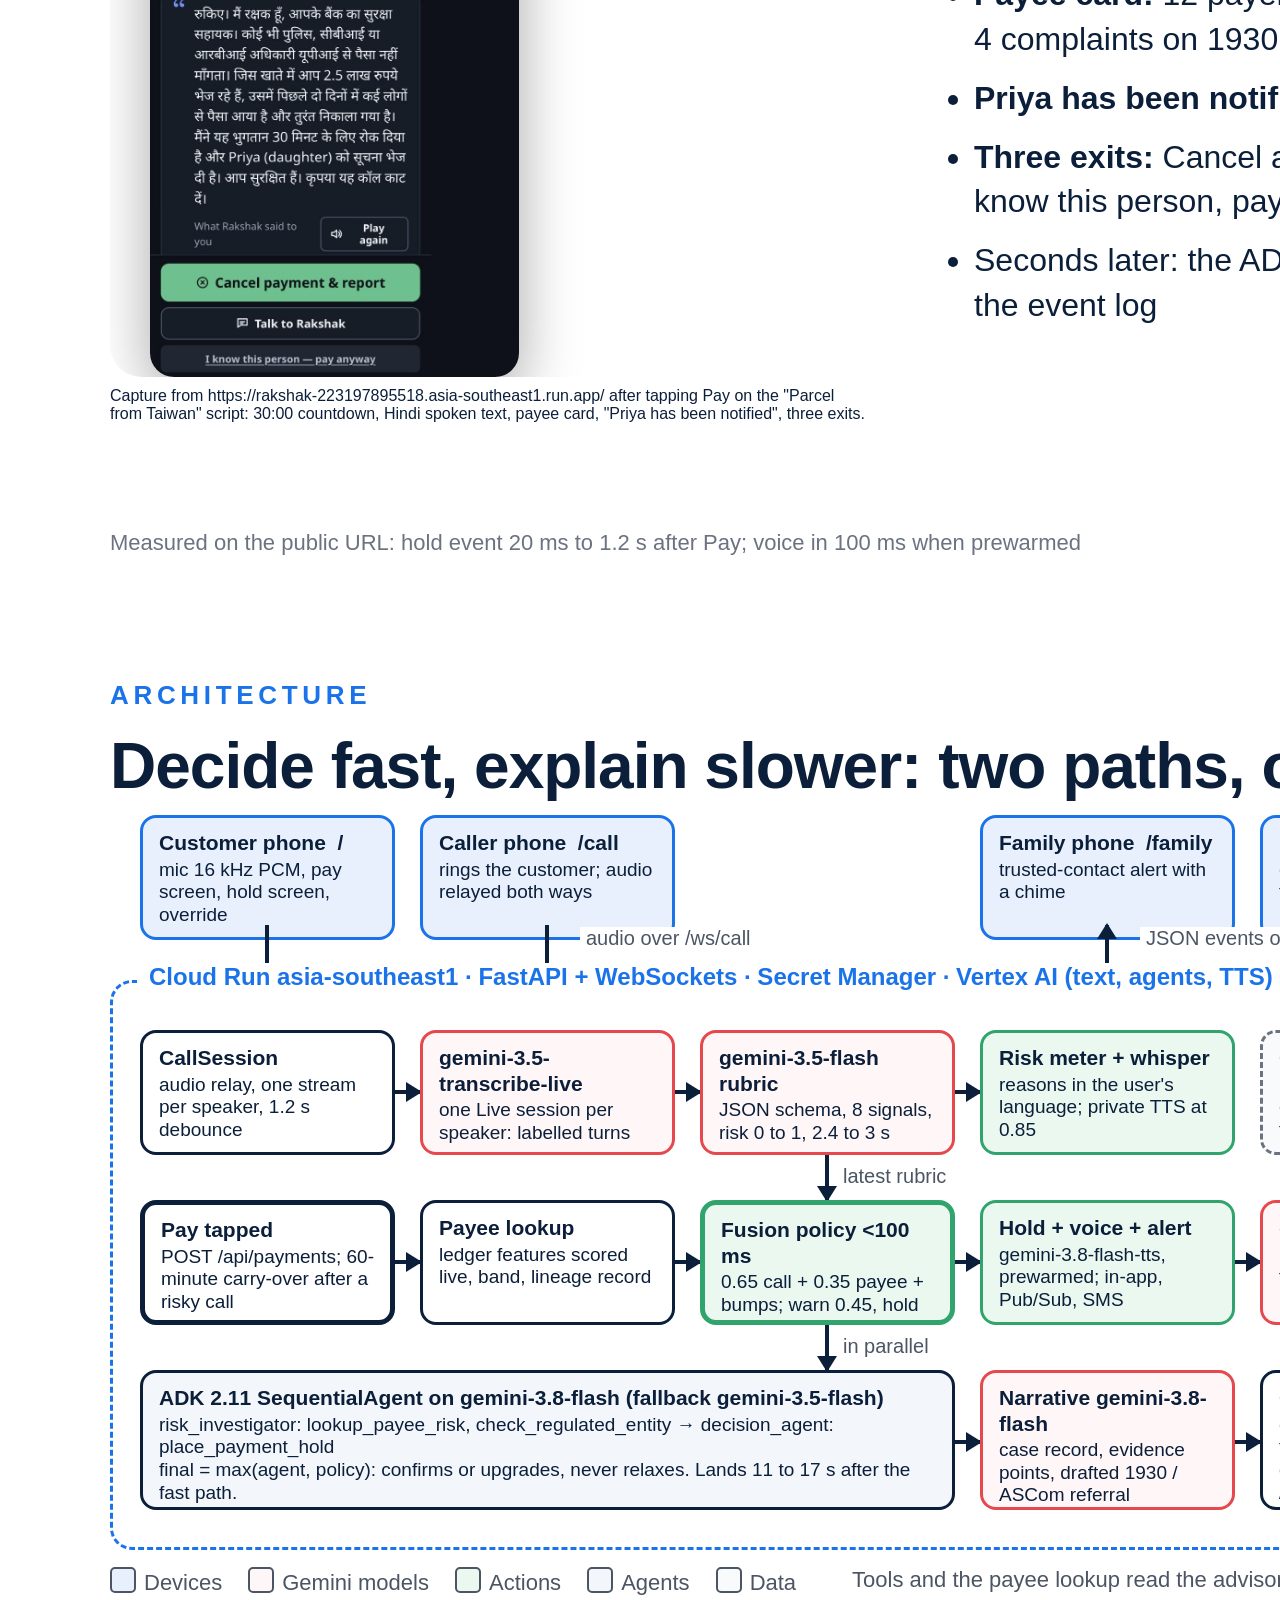
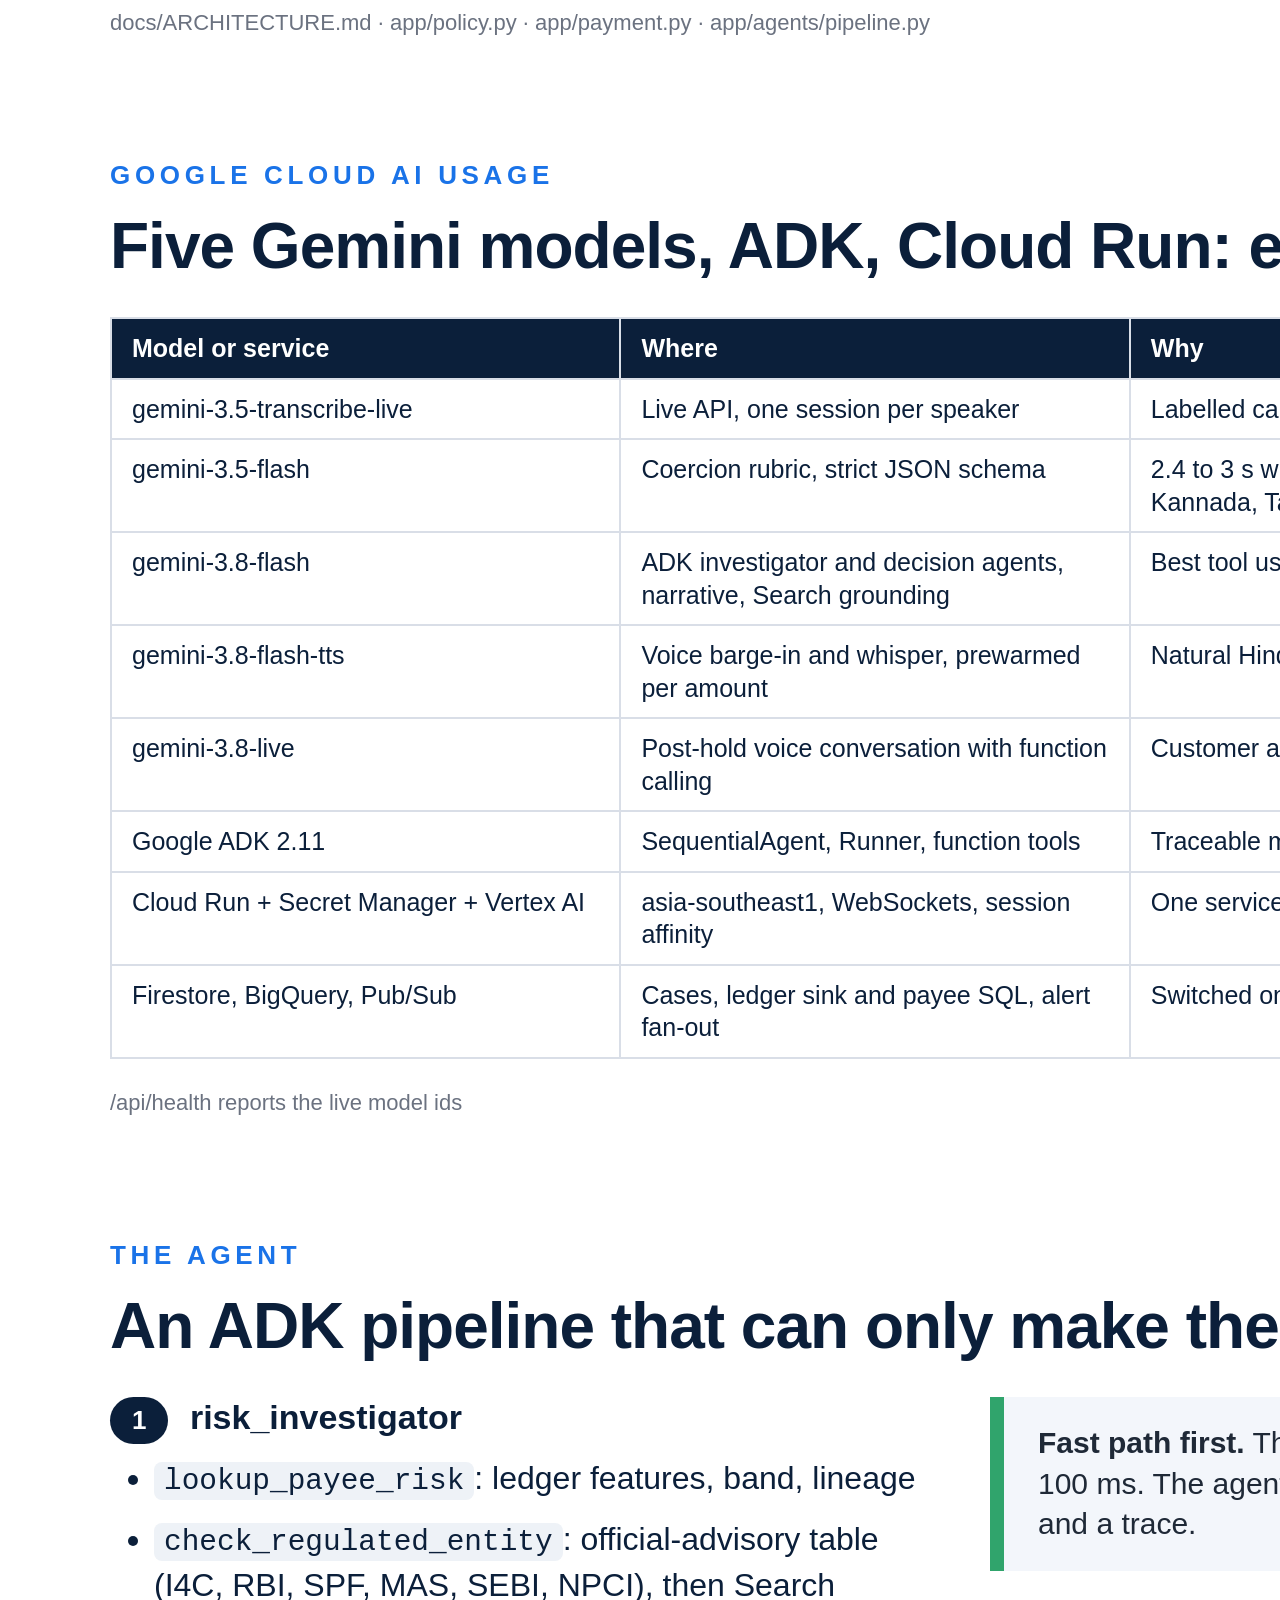
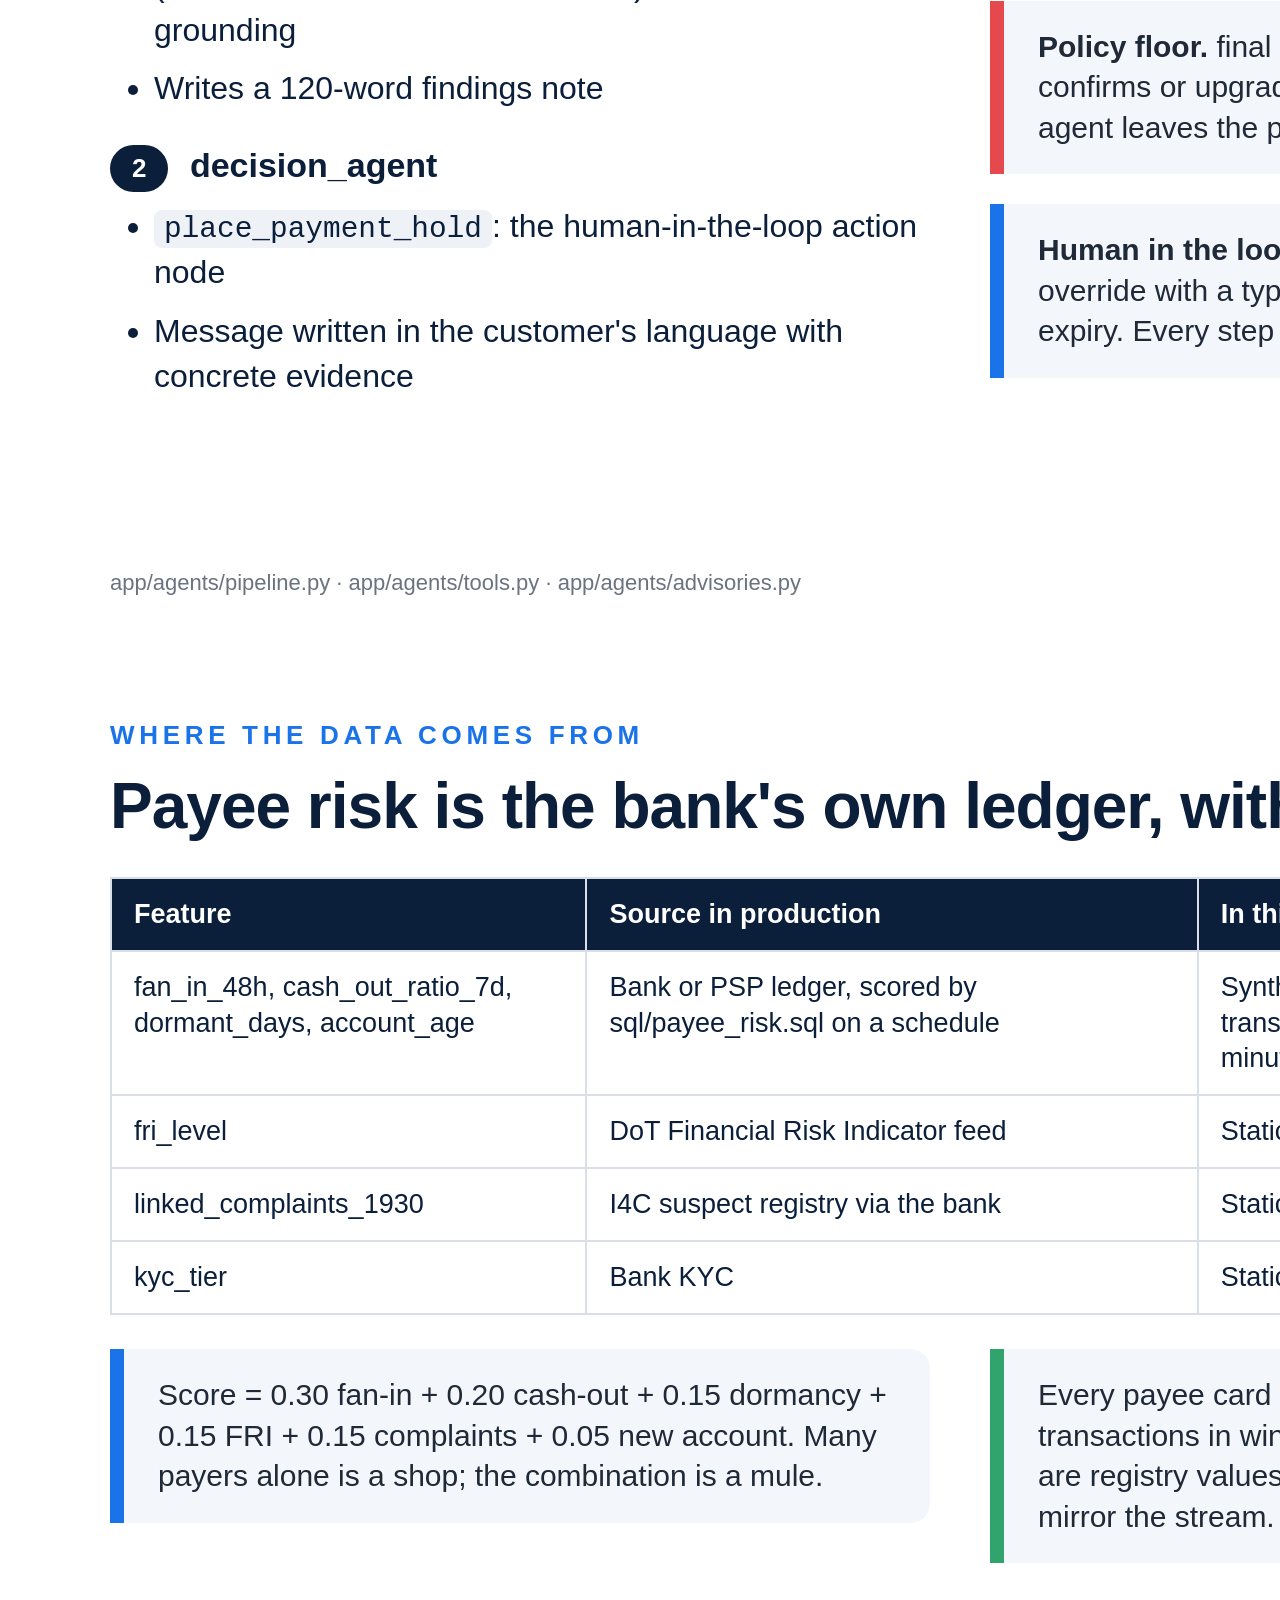
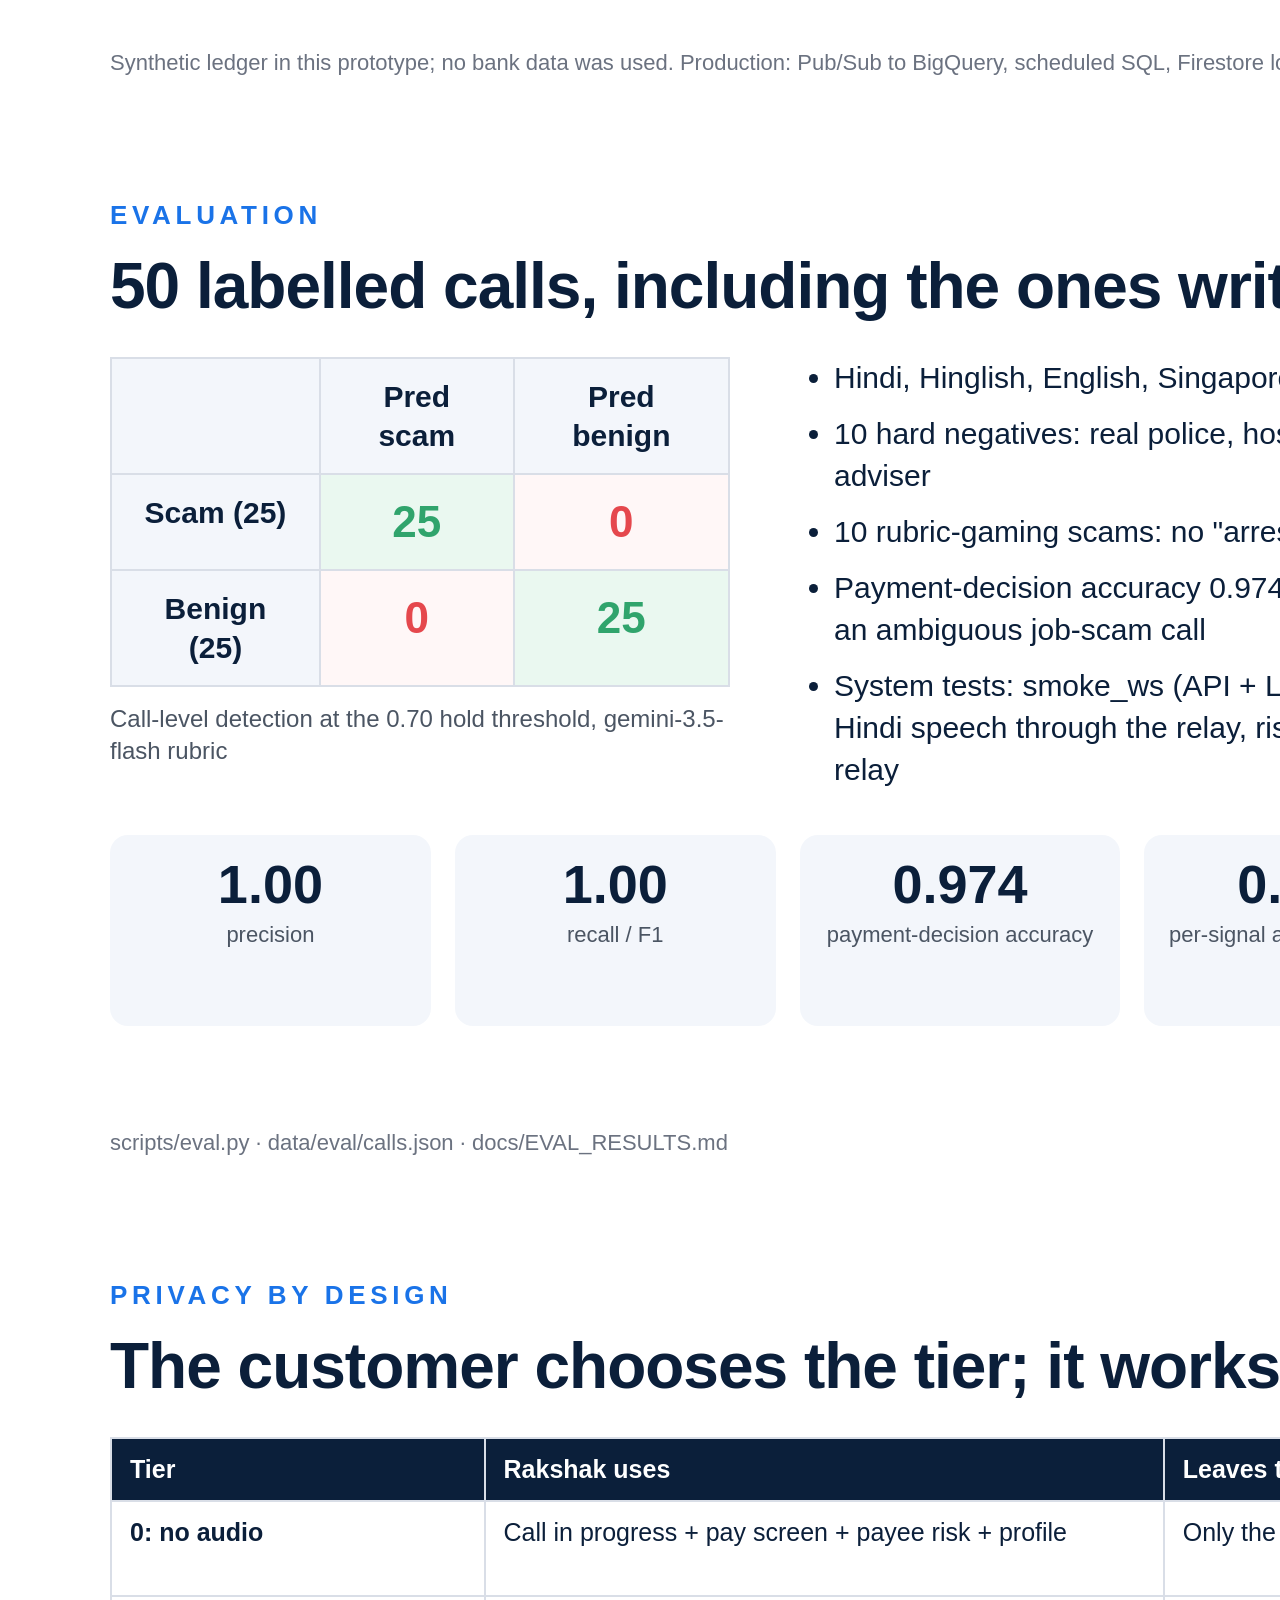
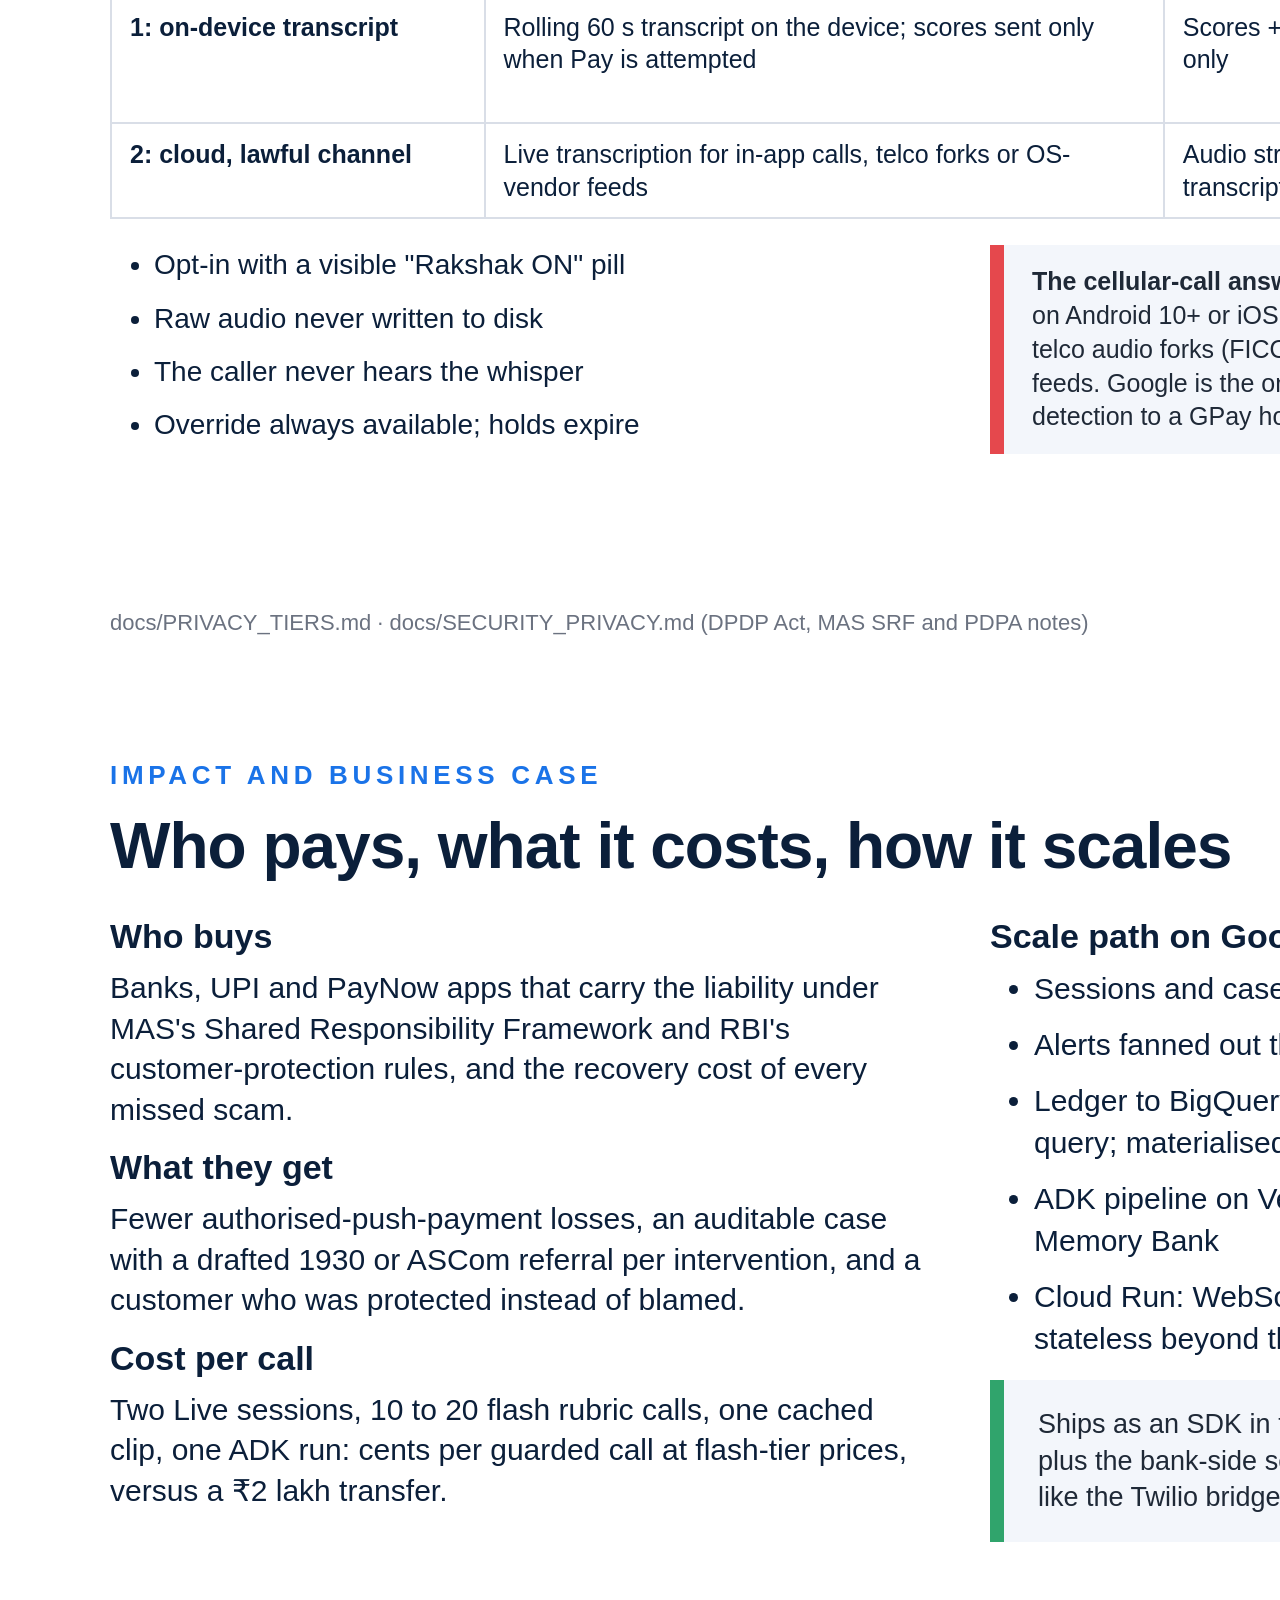
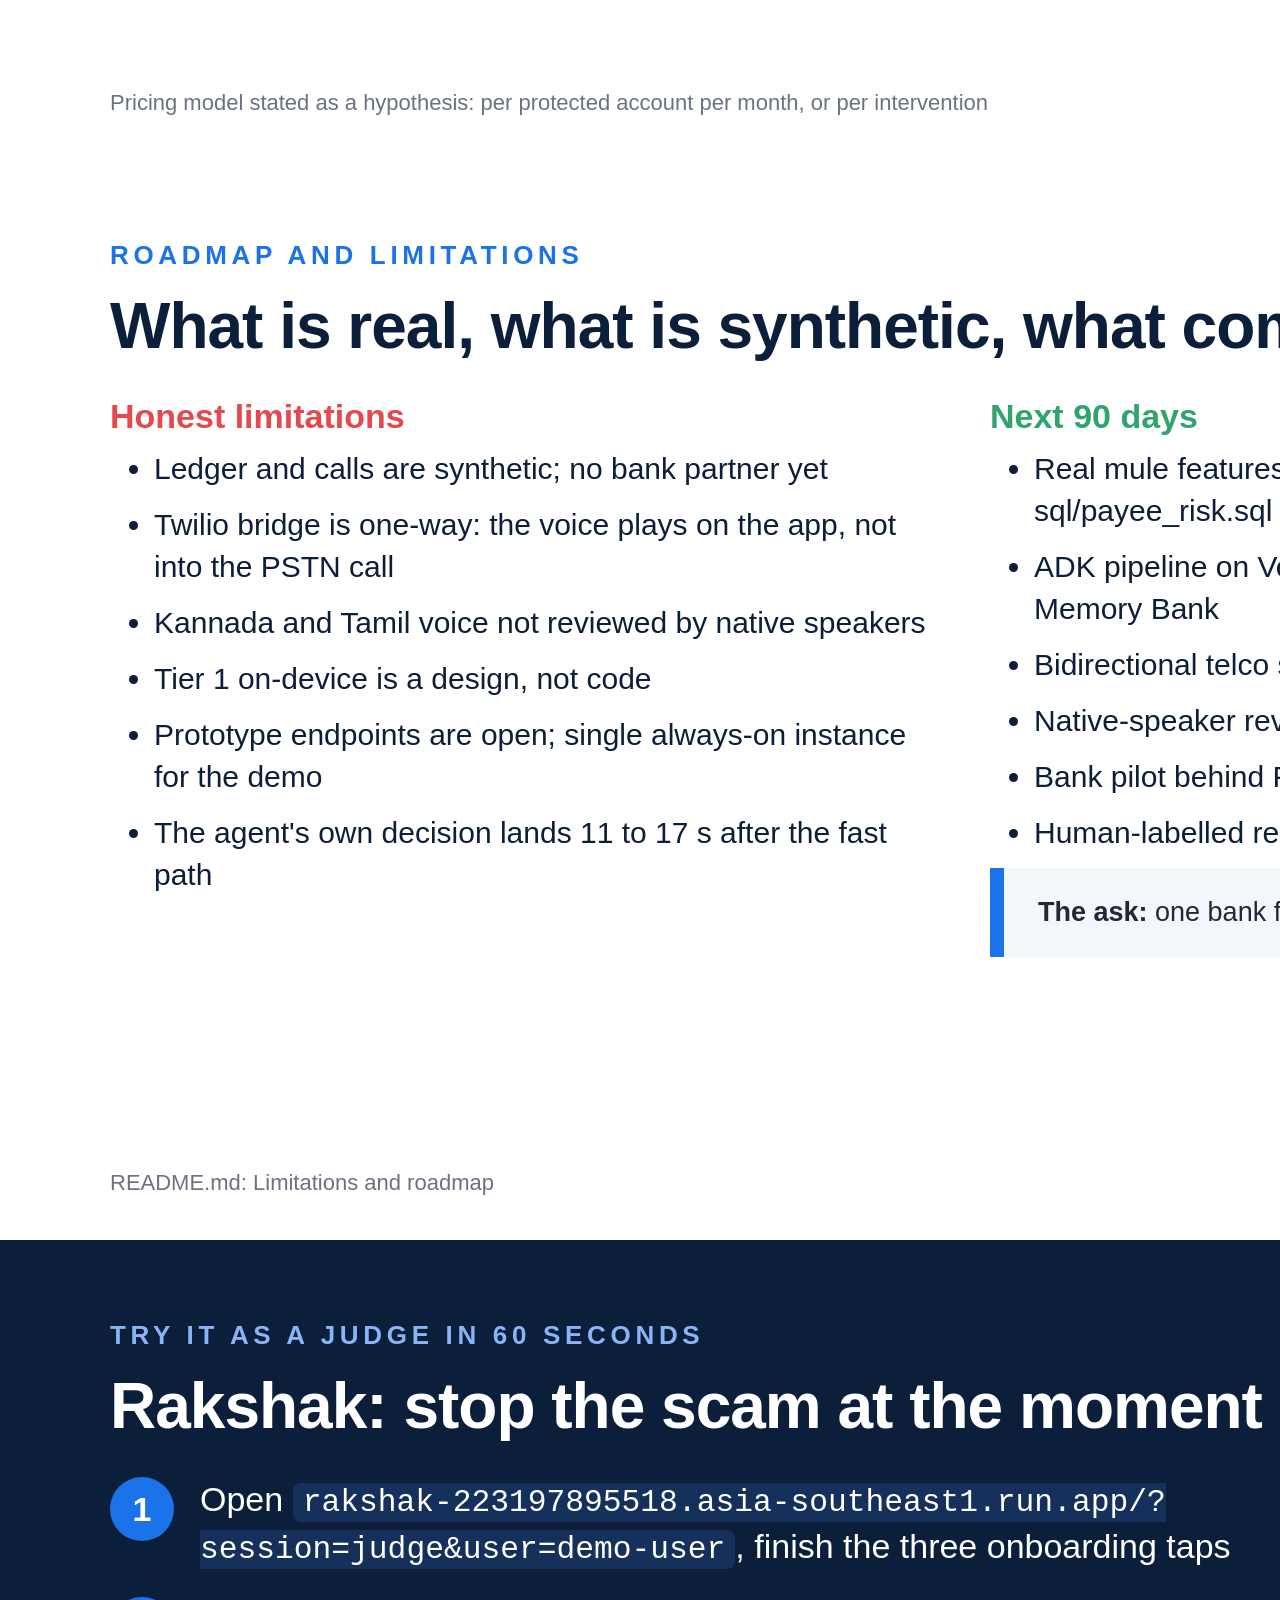
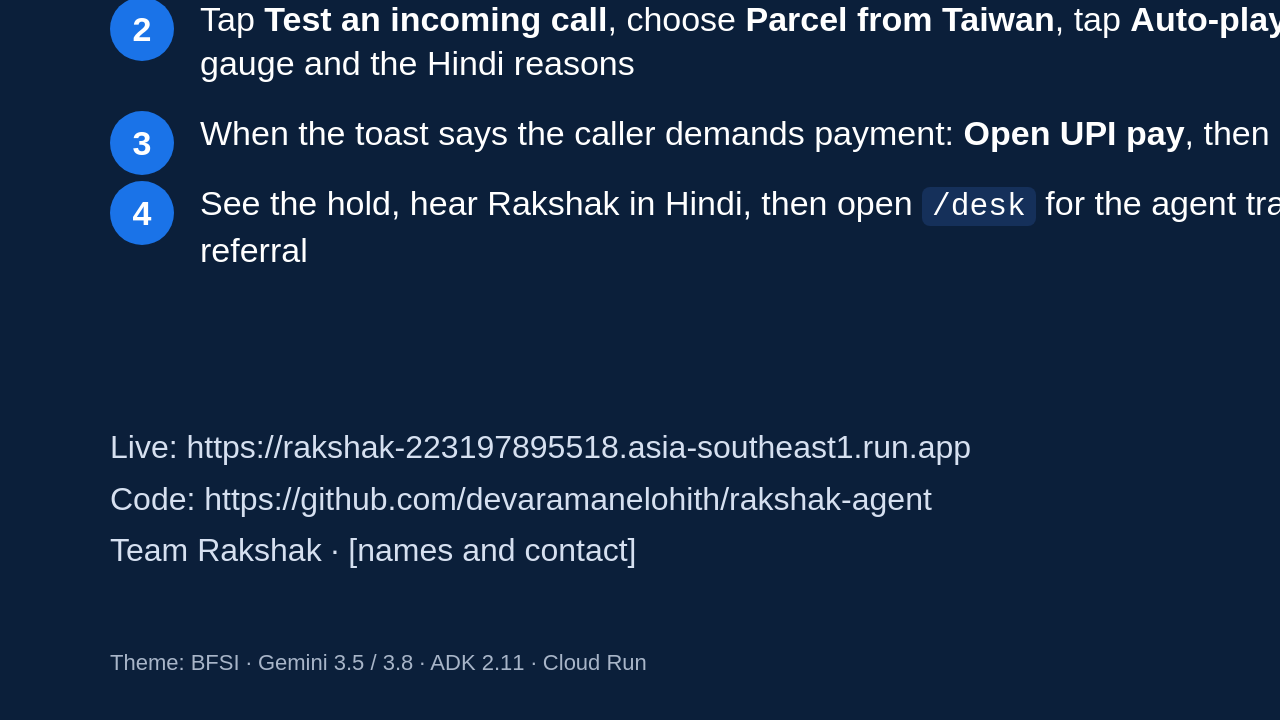
==== commit 471170f1: "Hindi persona as third customer, English-first documents and README, picker labels Co-Authored-By: C" ====
--- a/submission/deck.html
+++ b/submission/deck.html
@@ -182,14 +182,14 @@
   <div class="cols">
     <div class="col" style="flex:0 0 760px;">
       <div class="shot" style="border:0;background:transparent;display:flex;align-items:flex-start;justify-content:center;height:620px;overflow:hidden"><img src="assets/hold_screen.jpg" alt="Rakshak hold screen" style="height:620px;width:auto;border-radius:24px;box-shadow:0 20px 60px rgba(0,0,0,.35)"></div>
-        <div class="c" style="margin-top:10px">Capture from https://rakshak-223197895518.asia-southeast1.run.app/ after tapping Pay on the "Parcel from Taiwan" script: 30:00 countdown, Hindi spoken text, payee card, "Priya (daughter) has been notified", three exits.</div>
+        <div class="c" style="margin-top:10px">Capture from https://rakshak-223197895518.asia-southeast1.run.app/ after tapping Pay on the "Parcel from Taiwan" script: 30:00 countdown, Hindi spoken text, payee card, "Priya has been notified", three exits.</div>
       </div>
     <div class="col">
       <ul>
-        <li><span class="pill red">HOLD</span> "Paused for 30 minutes", spoken in Hindi over the ducked caller audio</li>
+        <li><span class="pill red">HOLD</span> "Paused for 30 minutes", spoken in the customer's language over the ducked caller audio</li>
         <li><b>Why:</b> plain words a 70-year-old understands, in their language</li>
         <li><b>Payee card:</b> 12 payers in 48 h, 96% cashed out in 7 days, 4 complaints on 1930, lineage shown</li>
-        <li><b>Priya (daughter) has been notified</b></li>
+        <li><b>Priya has been notified</b></li>
         <li><b>Three exits:</b> Cancel and report &middot; Talk to Rakshak (voice) &middot; I know this person, pay anyway (type the amount)</li>
         <li>Seconds later: the ADK agent confirms with evidence on the event log</li>
       </ul>
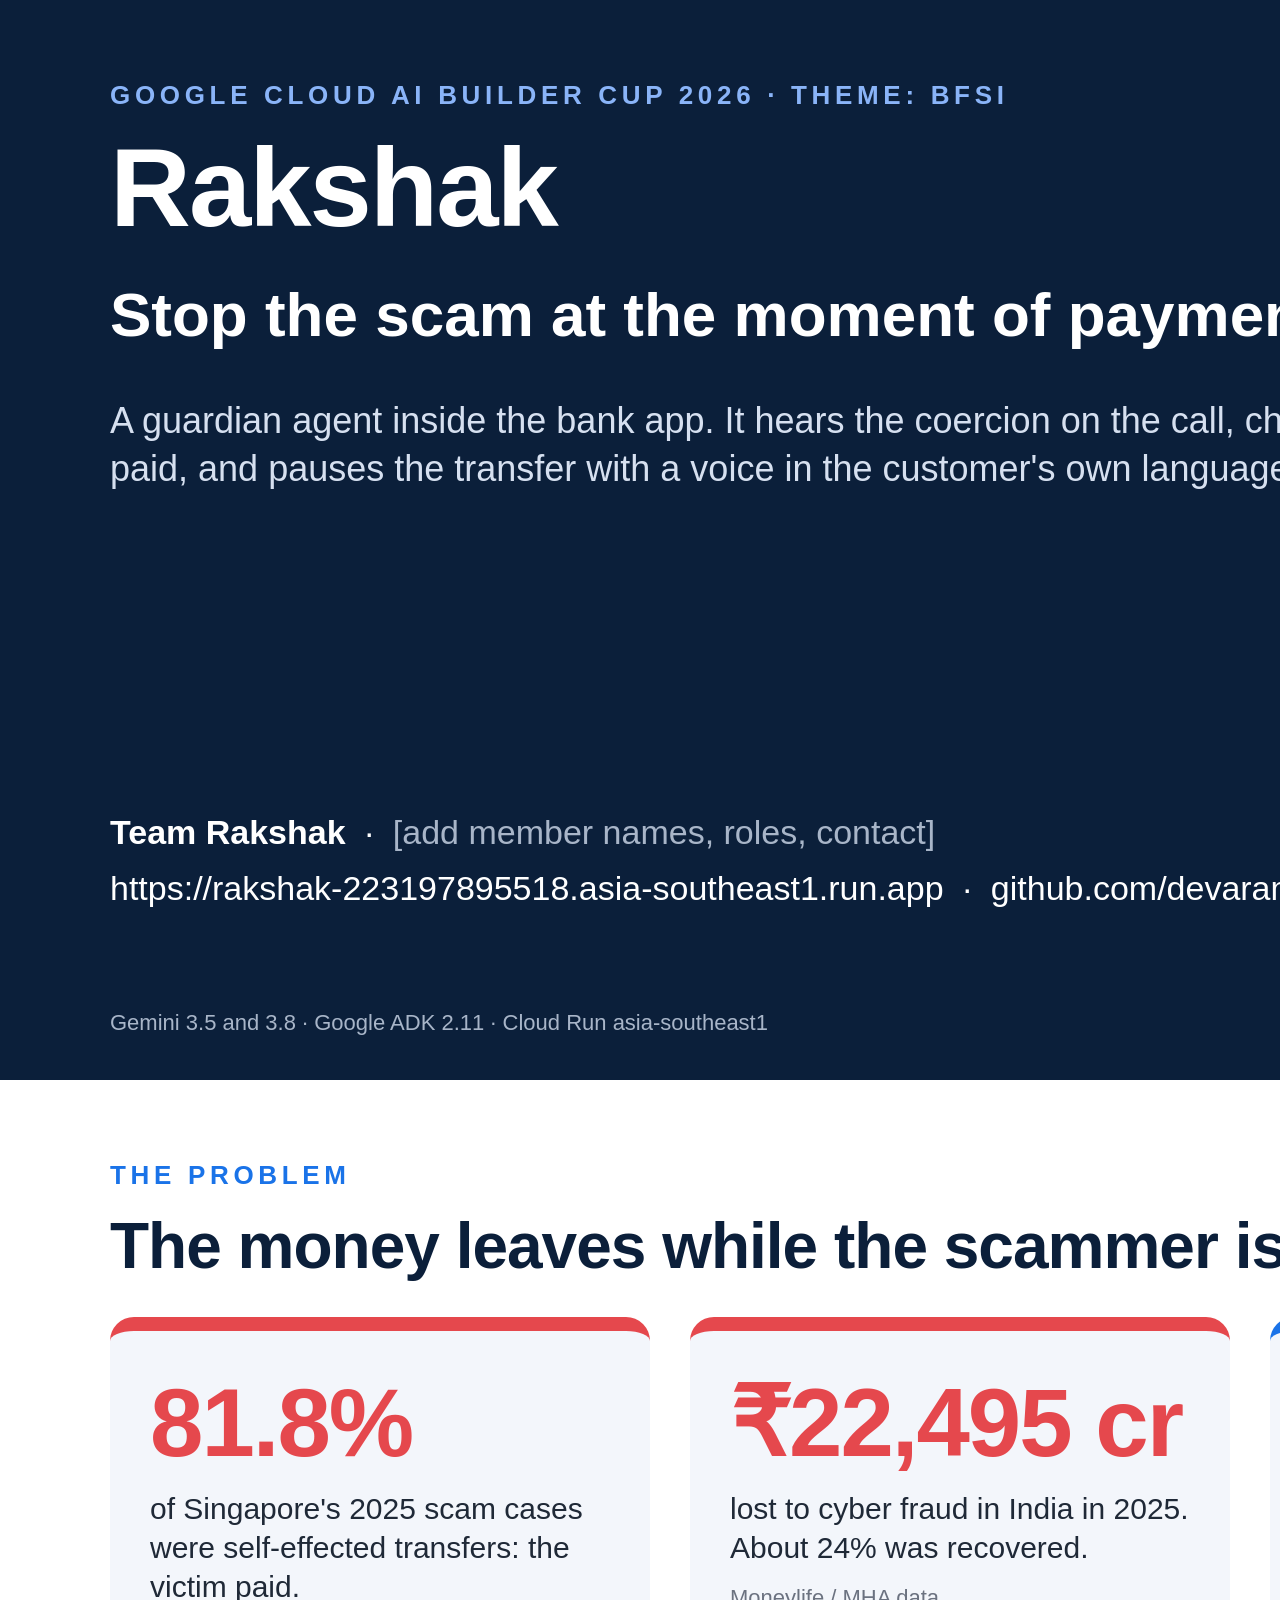
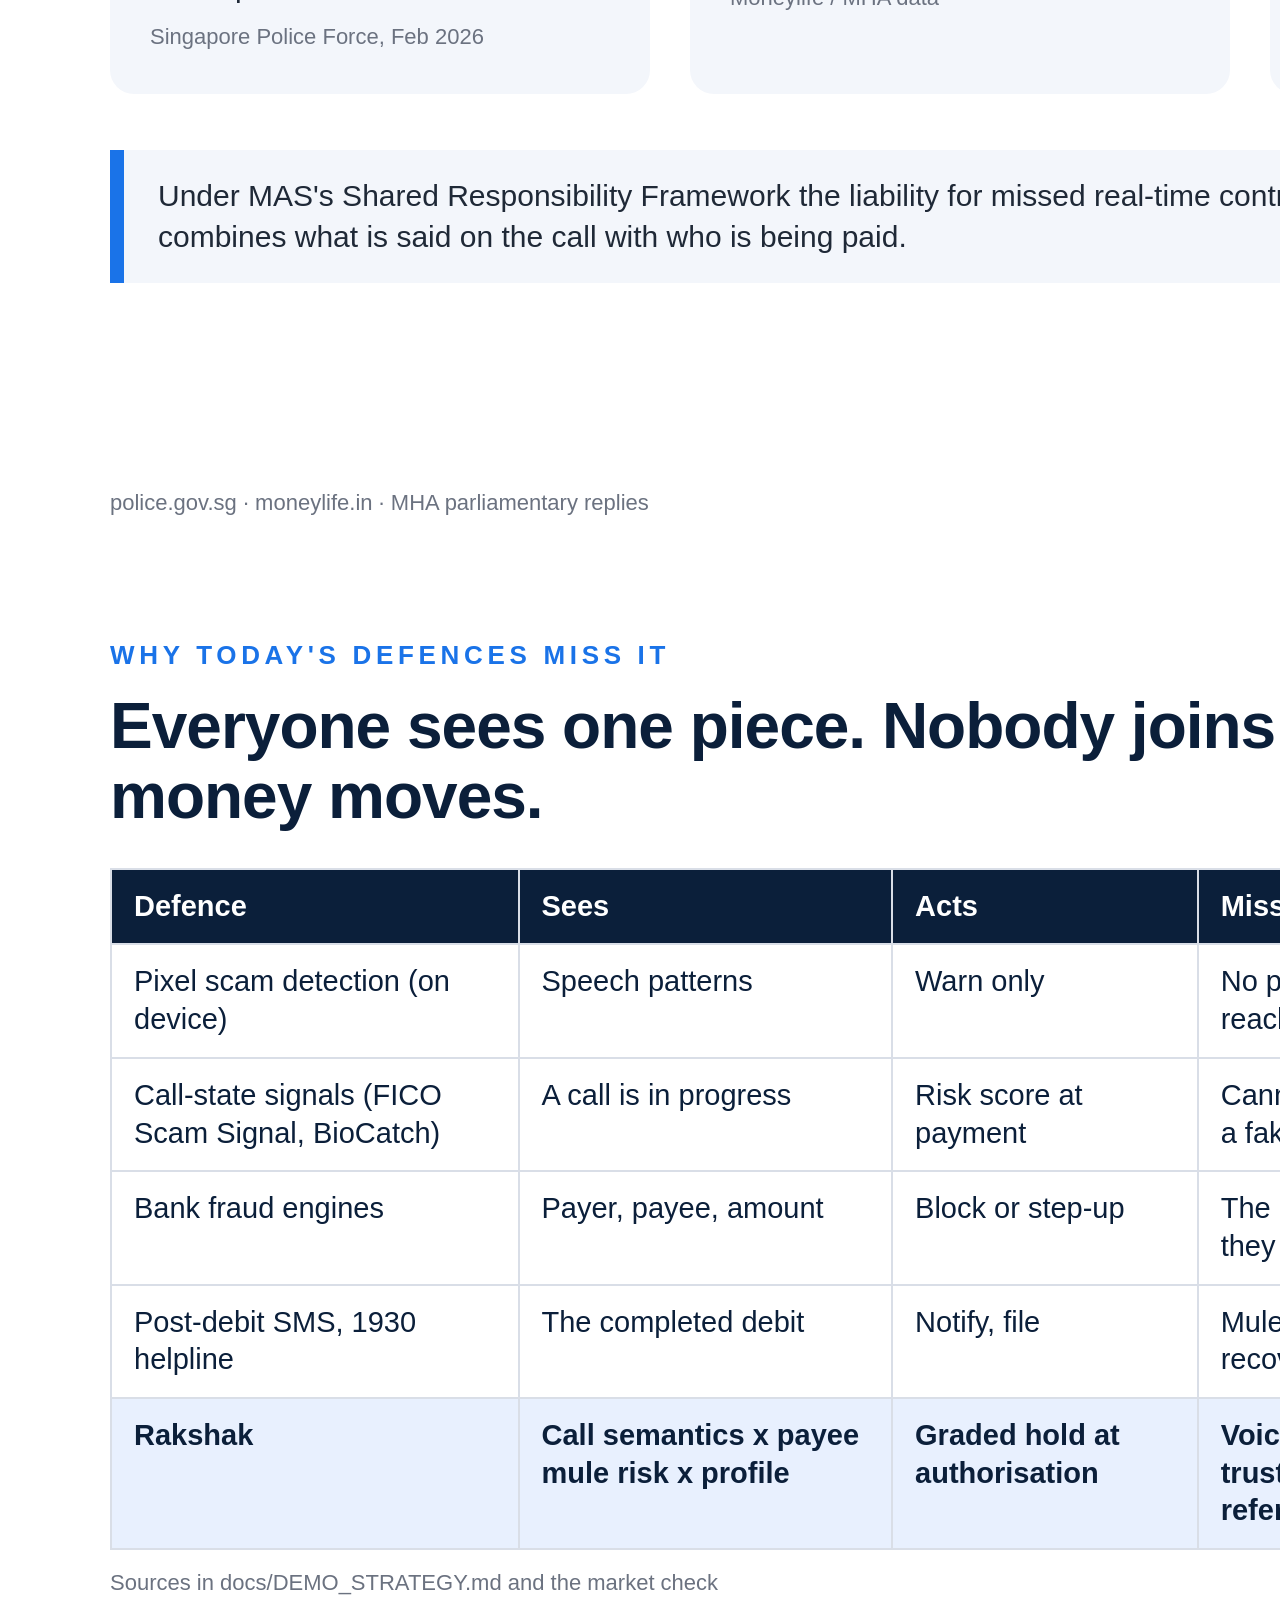
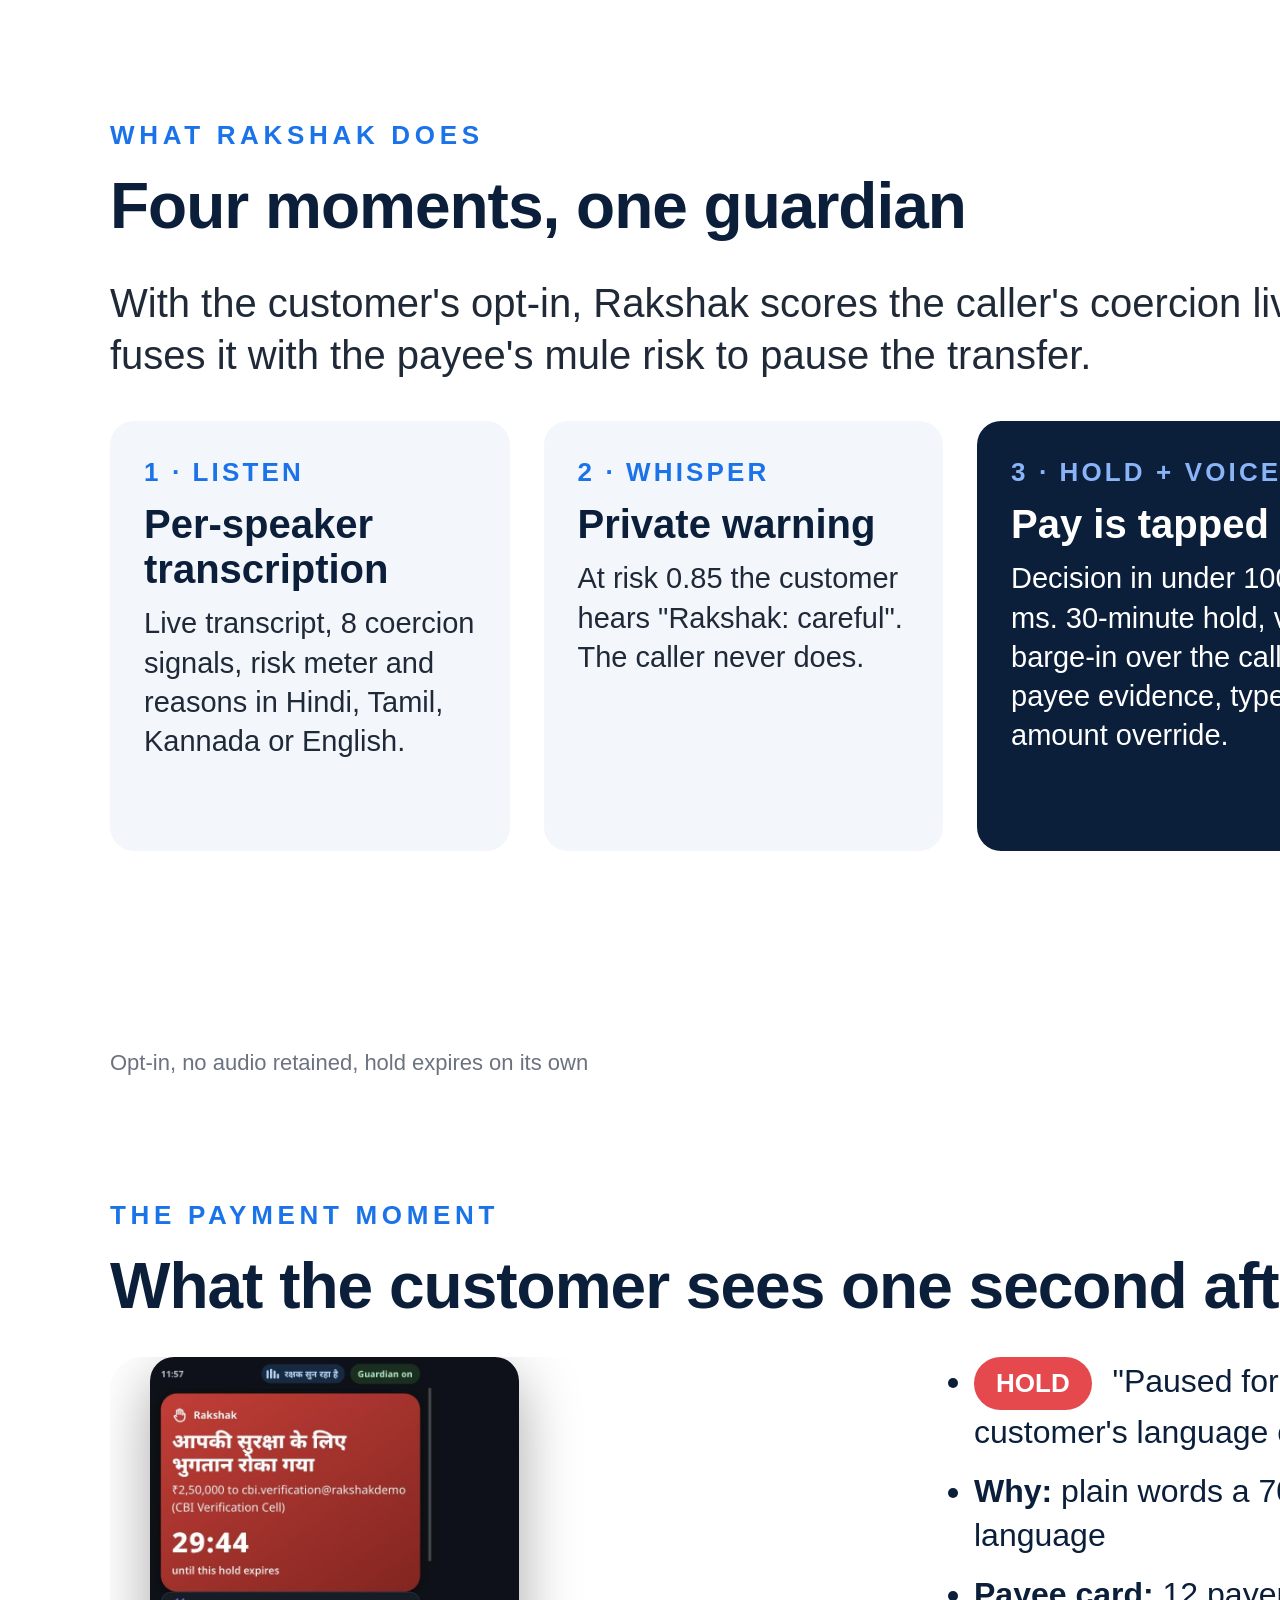
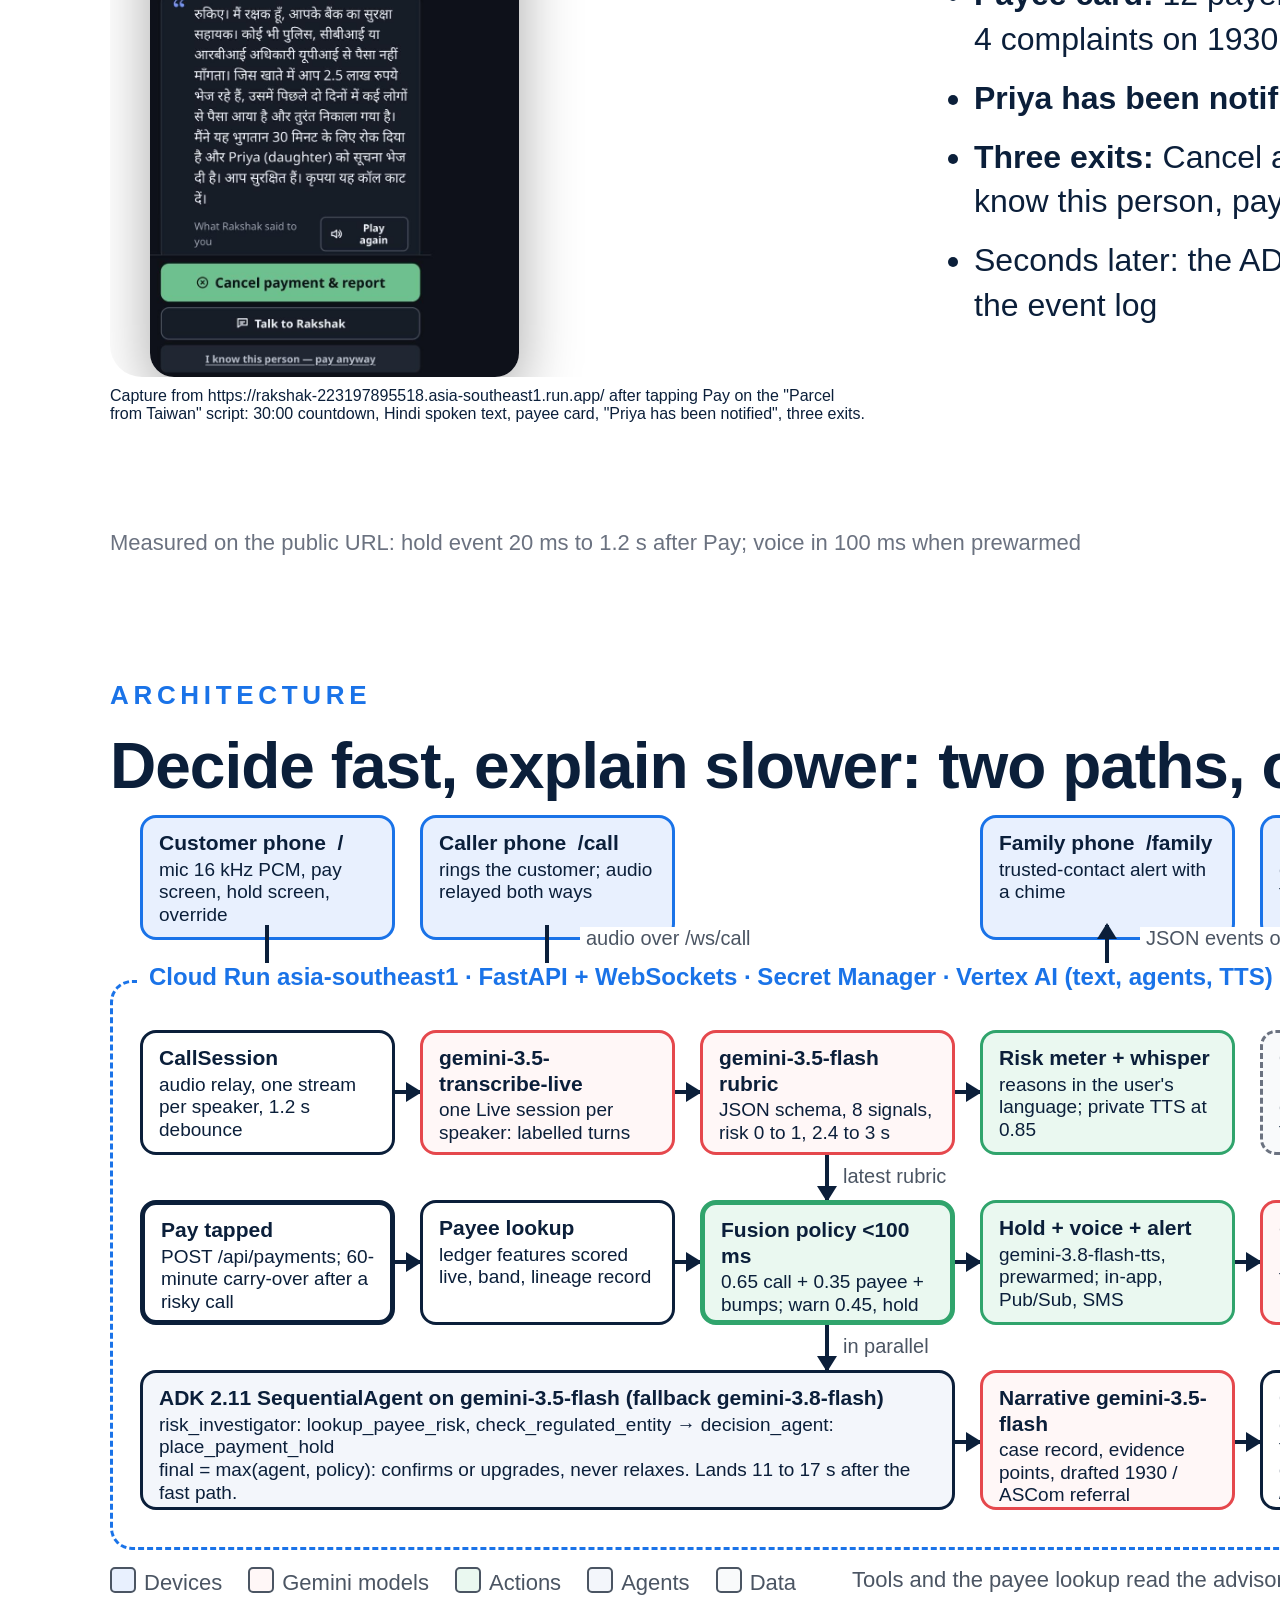
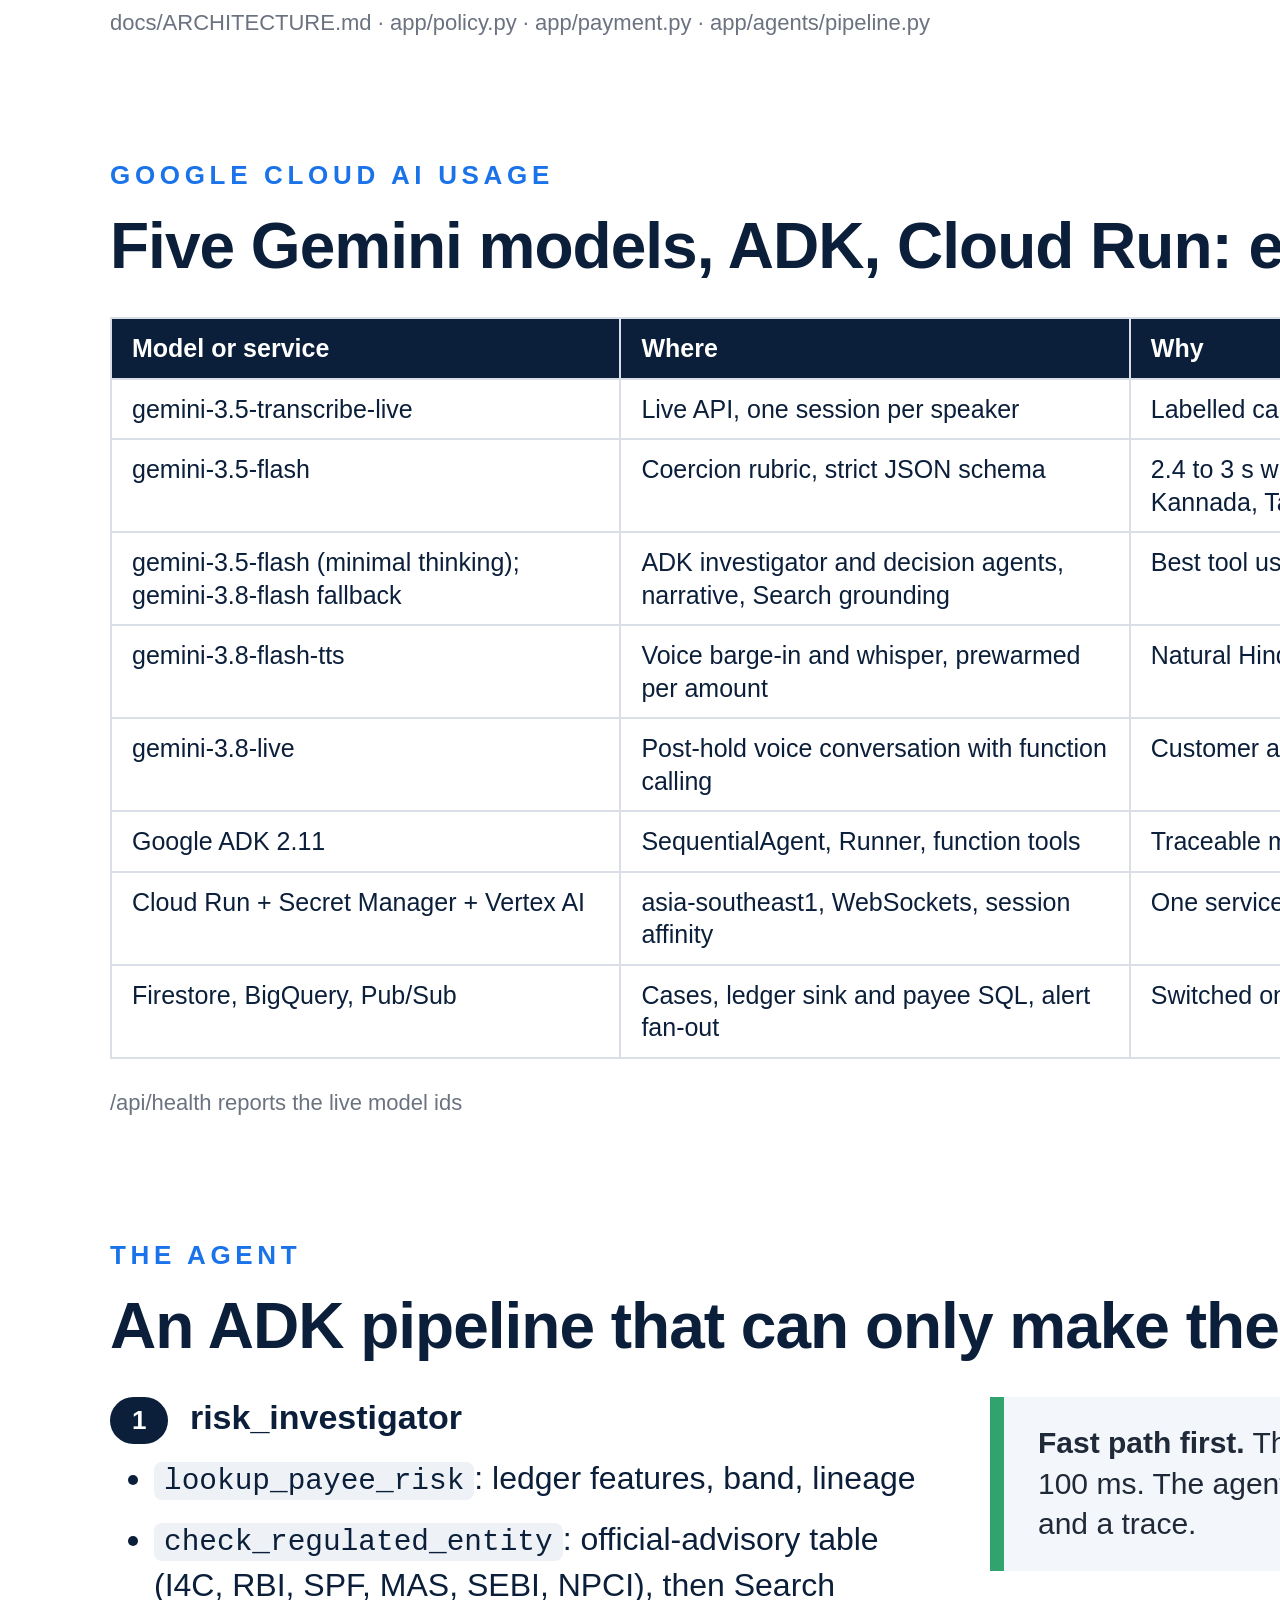
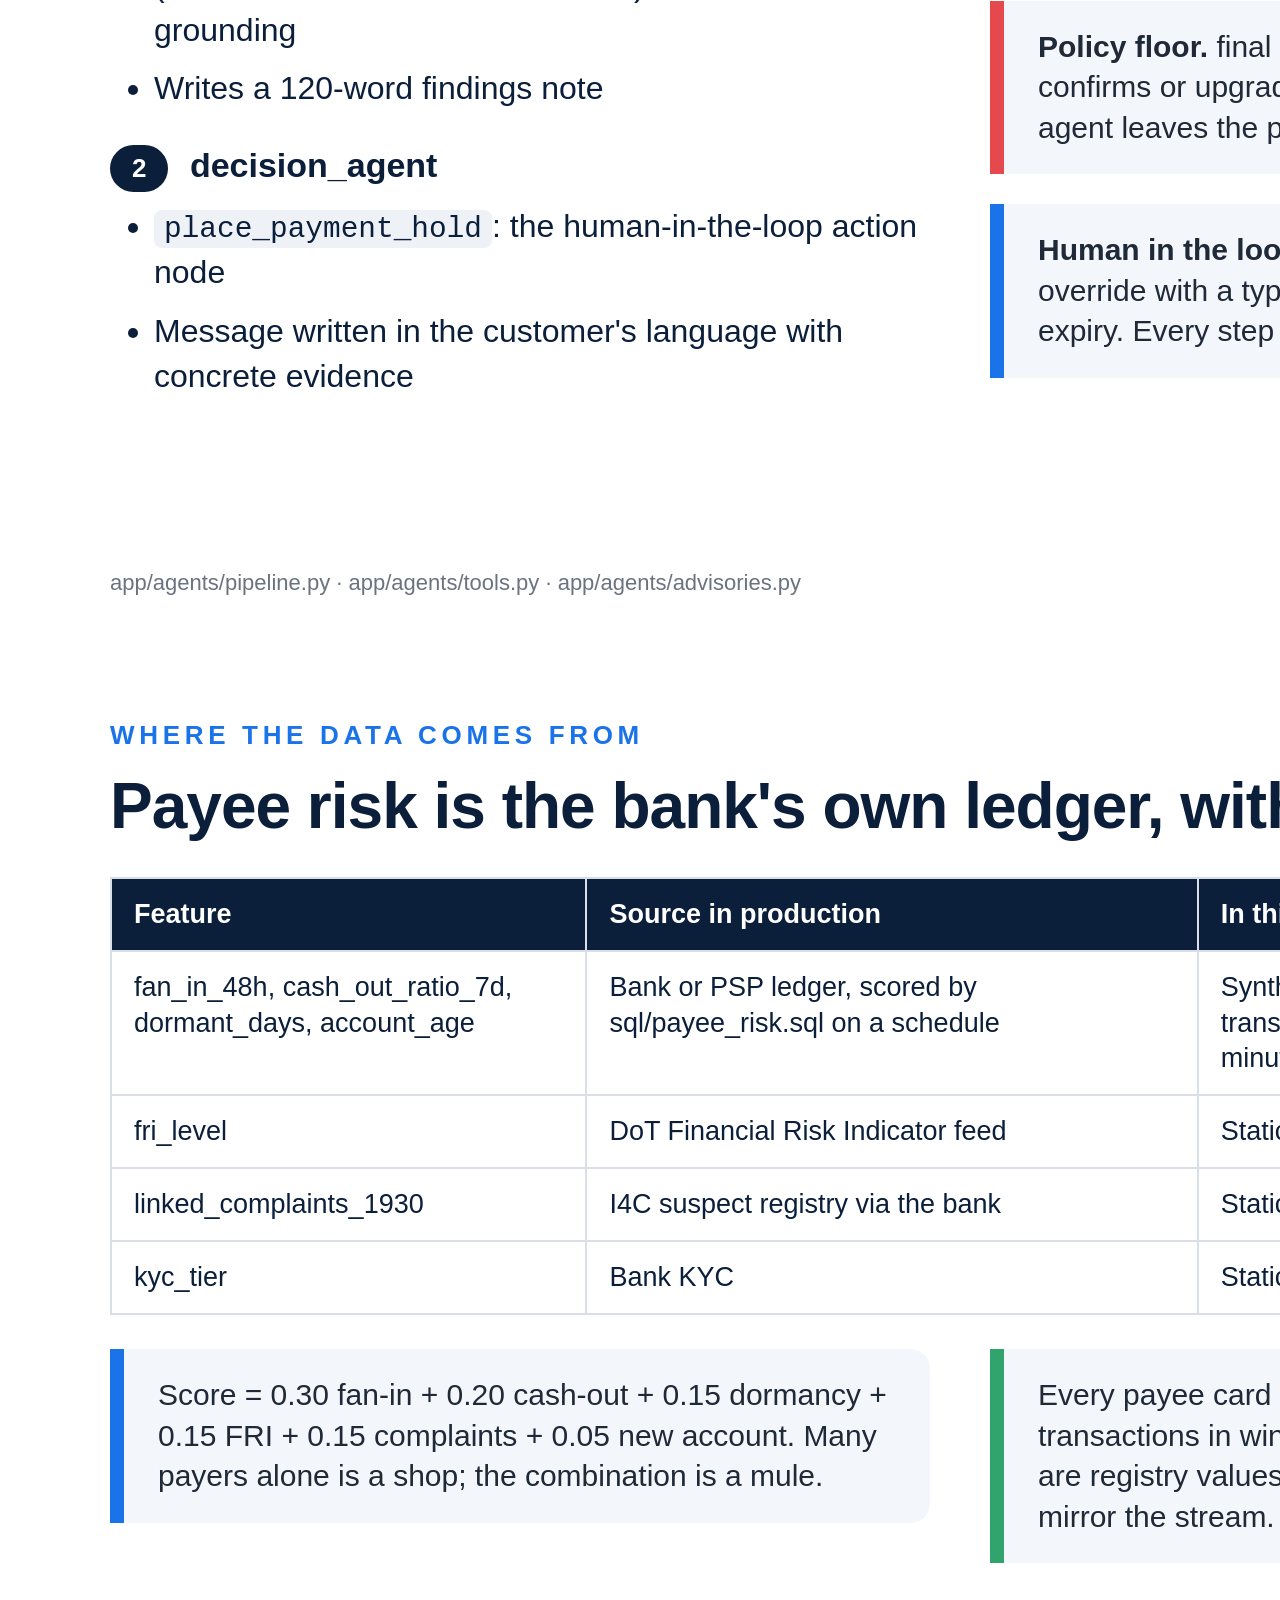
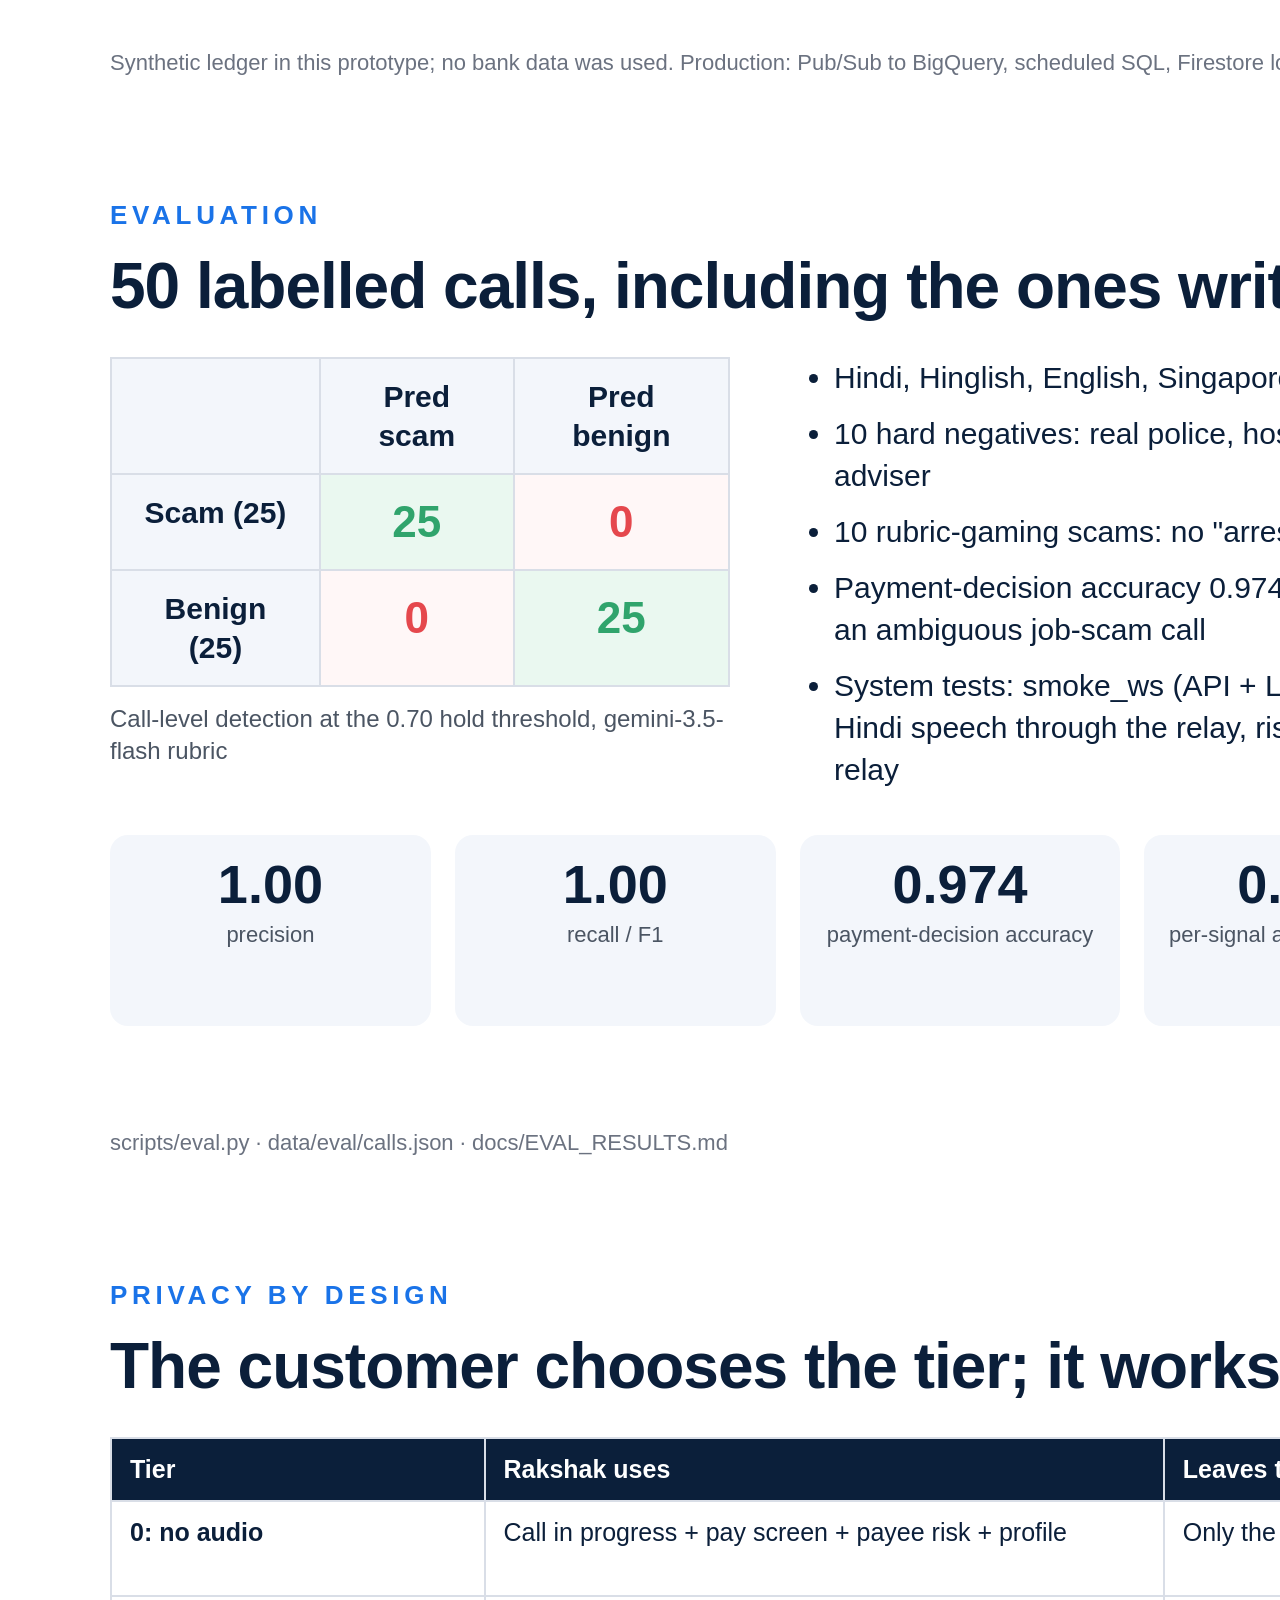
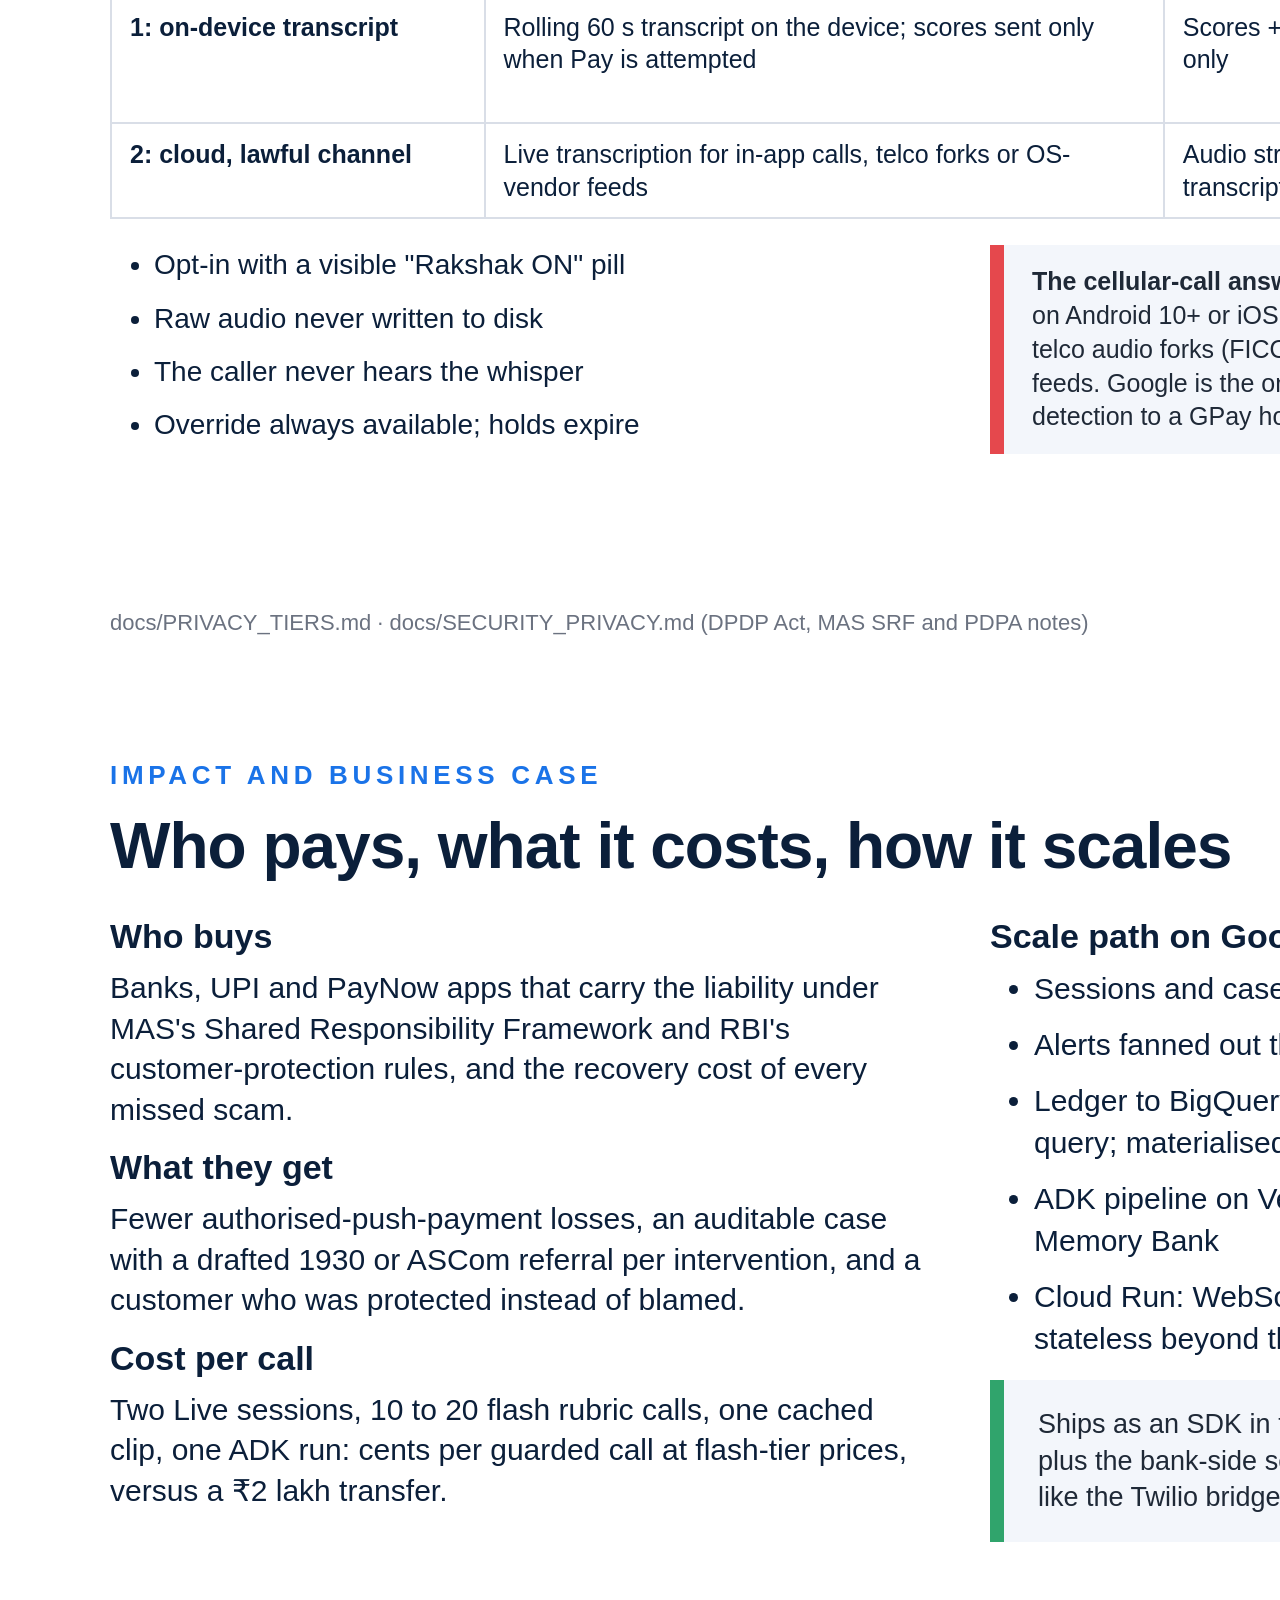
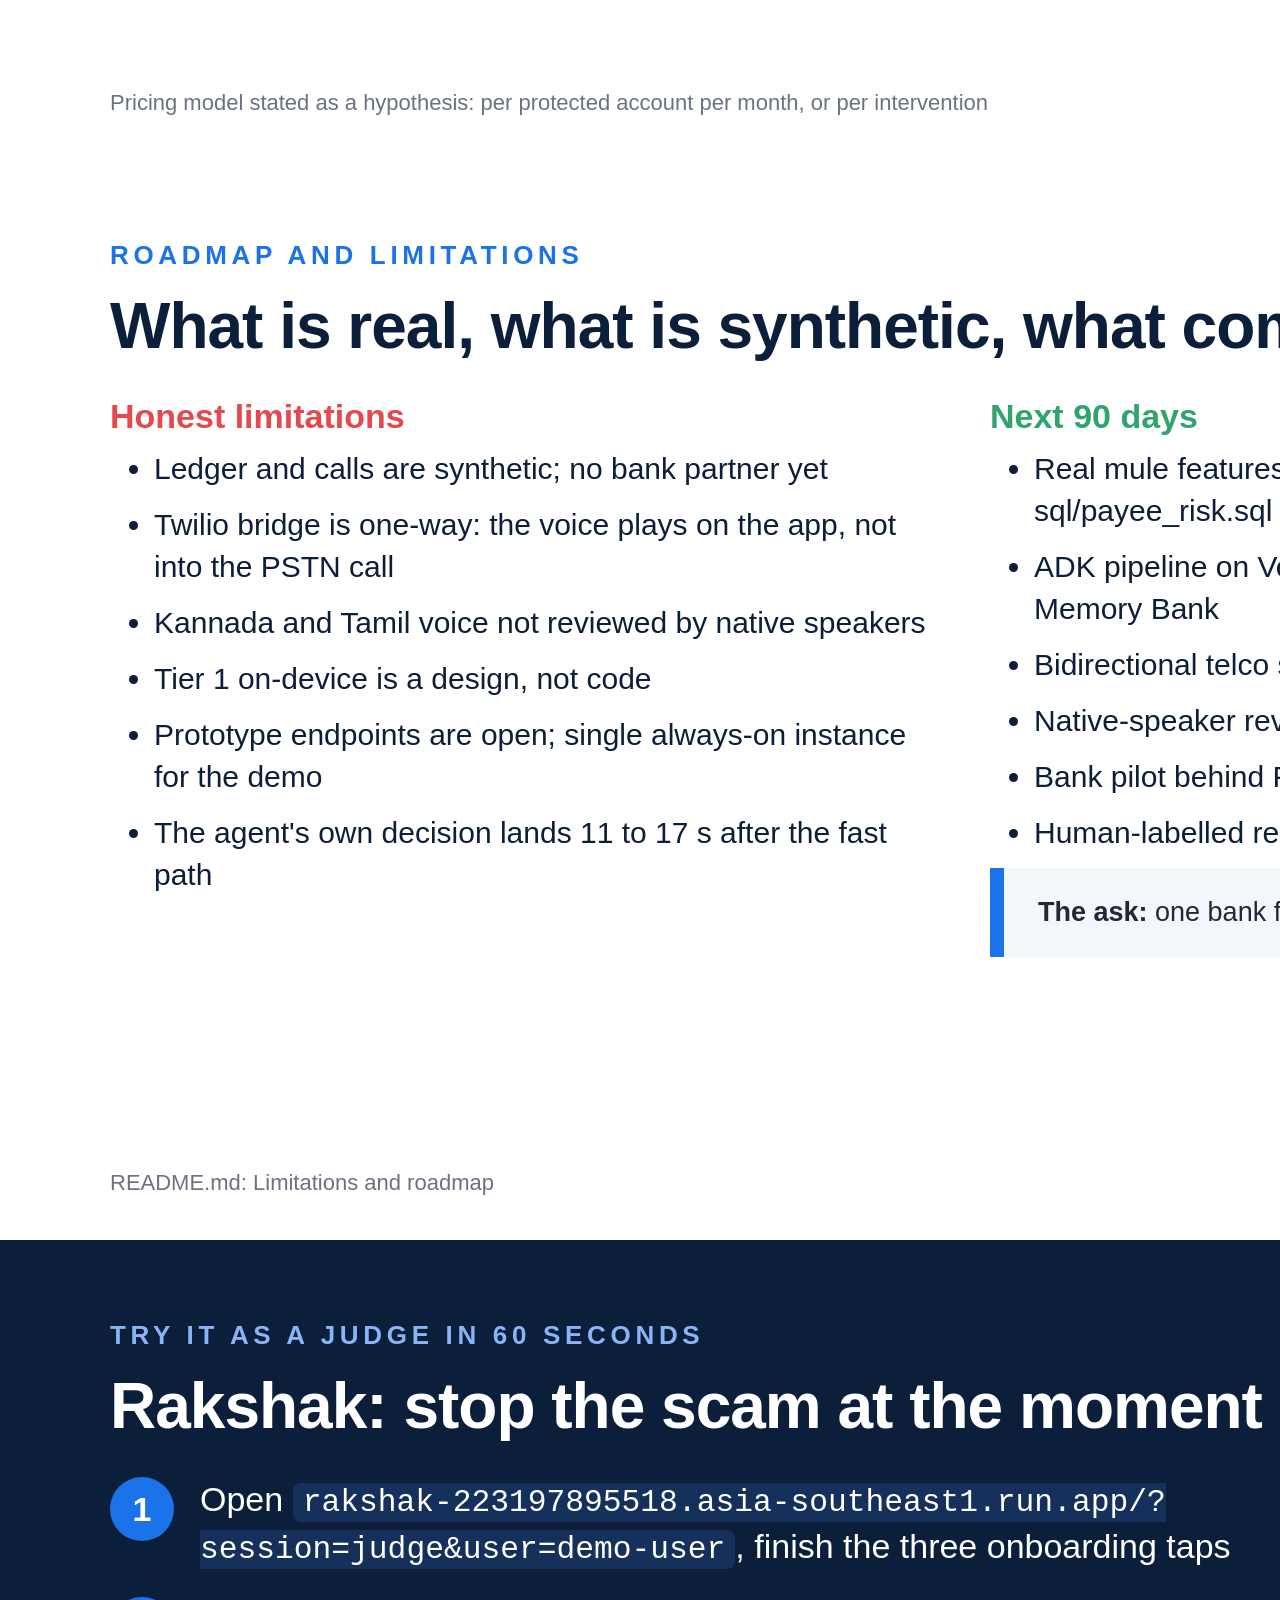
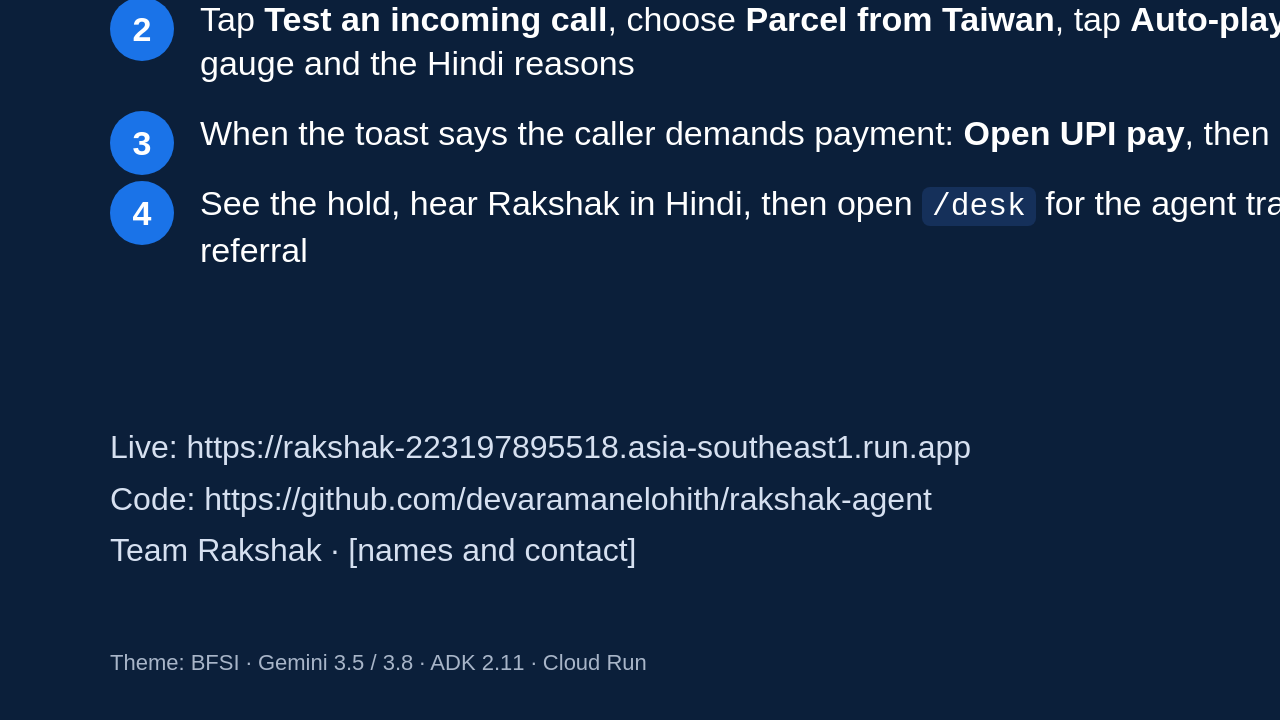
==== commit 253d46db: "Agents on gemini-3.5-flash (minimal thinking) with gemini-3.8-flash fallback after Vertex 429s; docs" ====
--- a/submission/deck.html
+++ b/submission/deck.html
@@ -246,9 +246,9 @@
     <div class="arrow v" style="left:715px; top:510px; height:45px;"></div>
     <div class="alabel" style="left:727px; top:520px;">in parallel</div>
     <!-- row C: agents -->
-    <div class="box agent" style="left:30px; top:555px; width:815px; height:140px;"><b>ADK 2.11 SequentialAgent on gemini-3.8-flash (fallback gemini-3.5-flash)</b>risk_investigator: lookup_payee_risk, check_regulated_entity &rarr; decision_agent: place_payment_hold<br>final = max(agent, policy): confirms or upgrades, never relaxes. Lands 11 to 17 s after the fast path.</div>
+    <div class="box agent" style="left:30px; top:555px; width:815px; height:140px;"><b>ADK 2.11 SequentialAgent on gemini-3.5-flash (fallback gemini-3.8-flash)</b>risk_investigator: lookup_payee_risk, check_regulated_entity &rarr; decision_agent: place_payment_hold<br>final = max(agent, policy): confirms or upgrades, never relaxes. Lands 11 to 17 s after the fast path.</div>
     <div class="arrow h" style="left:845px; top:625px; width:25px;"></div>
-    <div class="box model" style="left:870px; top:555px; height:140px;"><b>Narrative gemini-3.8-flash</b>case record, evidence points, drafted 1930 / ASCom referral</div>
+    <div class="box model" style="left:870px; top:555px; height:140px;"><b>Narrative gemini-3.5-flash</b>case record, evidence points, drafted 1930 / ASCom referral</div>
     <div class="arrow h" style="left:1125px; top:625px; width:25px;"></div>
     <div class="box" style="left:1150px; top:555px; height:140px;"><b>Case store</b>cases, profiles, alerts, trace, timeline; Firestore or local JSON; read by /desk</div>
     <div class="arrow h" style="left:1405px; top:625px; width:35px;"></div>
@@ -266,7 +266,7 @@
     <tr><th style="width:30%">Model or service</th><th style="width:30%">Where</th><th>Why</th></tr>
     <tr><td>gemini-3.5-transcribe-live</td><td>Live API, one session per speaker</td><td>Labelled caller/user turns without diarization</td></tr>
     <tr><td>gemini-3.5-flash</td><td>Coercion rubric, strict JSON schema</td><td>2.4 to 3 s with minimal thinking; clean Devanagari, Kannada, Tamil output</td></tr>
-    <tr><td>gemini-3.8-flash</td><td>ADK investigator and decision agents, narrative, Search grounding</td><td>Best tool use; latency is off the critical path</td></tr>
+    <tr><td>gemini-3.5-flash (minimal thinking); gemini-3.8-flash fallback</td><td>ADK investigator and decision agents, narrative, Search grounding</td><td>Best tool use; latency is off the critical path</td></tr>
     <tr><td>gemini-3.8-flash-tts</td><td>Voice barge-in and whisper, prewarmed per amount</td><td>Natural Hindi prosody; 100 ms when cached</td></tr>
     <tr><td>gemini-3.8-live</td><td>Post-hold voice conversation with function calling</td><td>Customer asks "why?" and hears the answer</td></tr>
     <tr><td>Google ADK 2.11</td><td>SequentialAgent, Runner, function tools</td><td>Traceable multi-agent decision with a policy floor</td></tr>
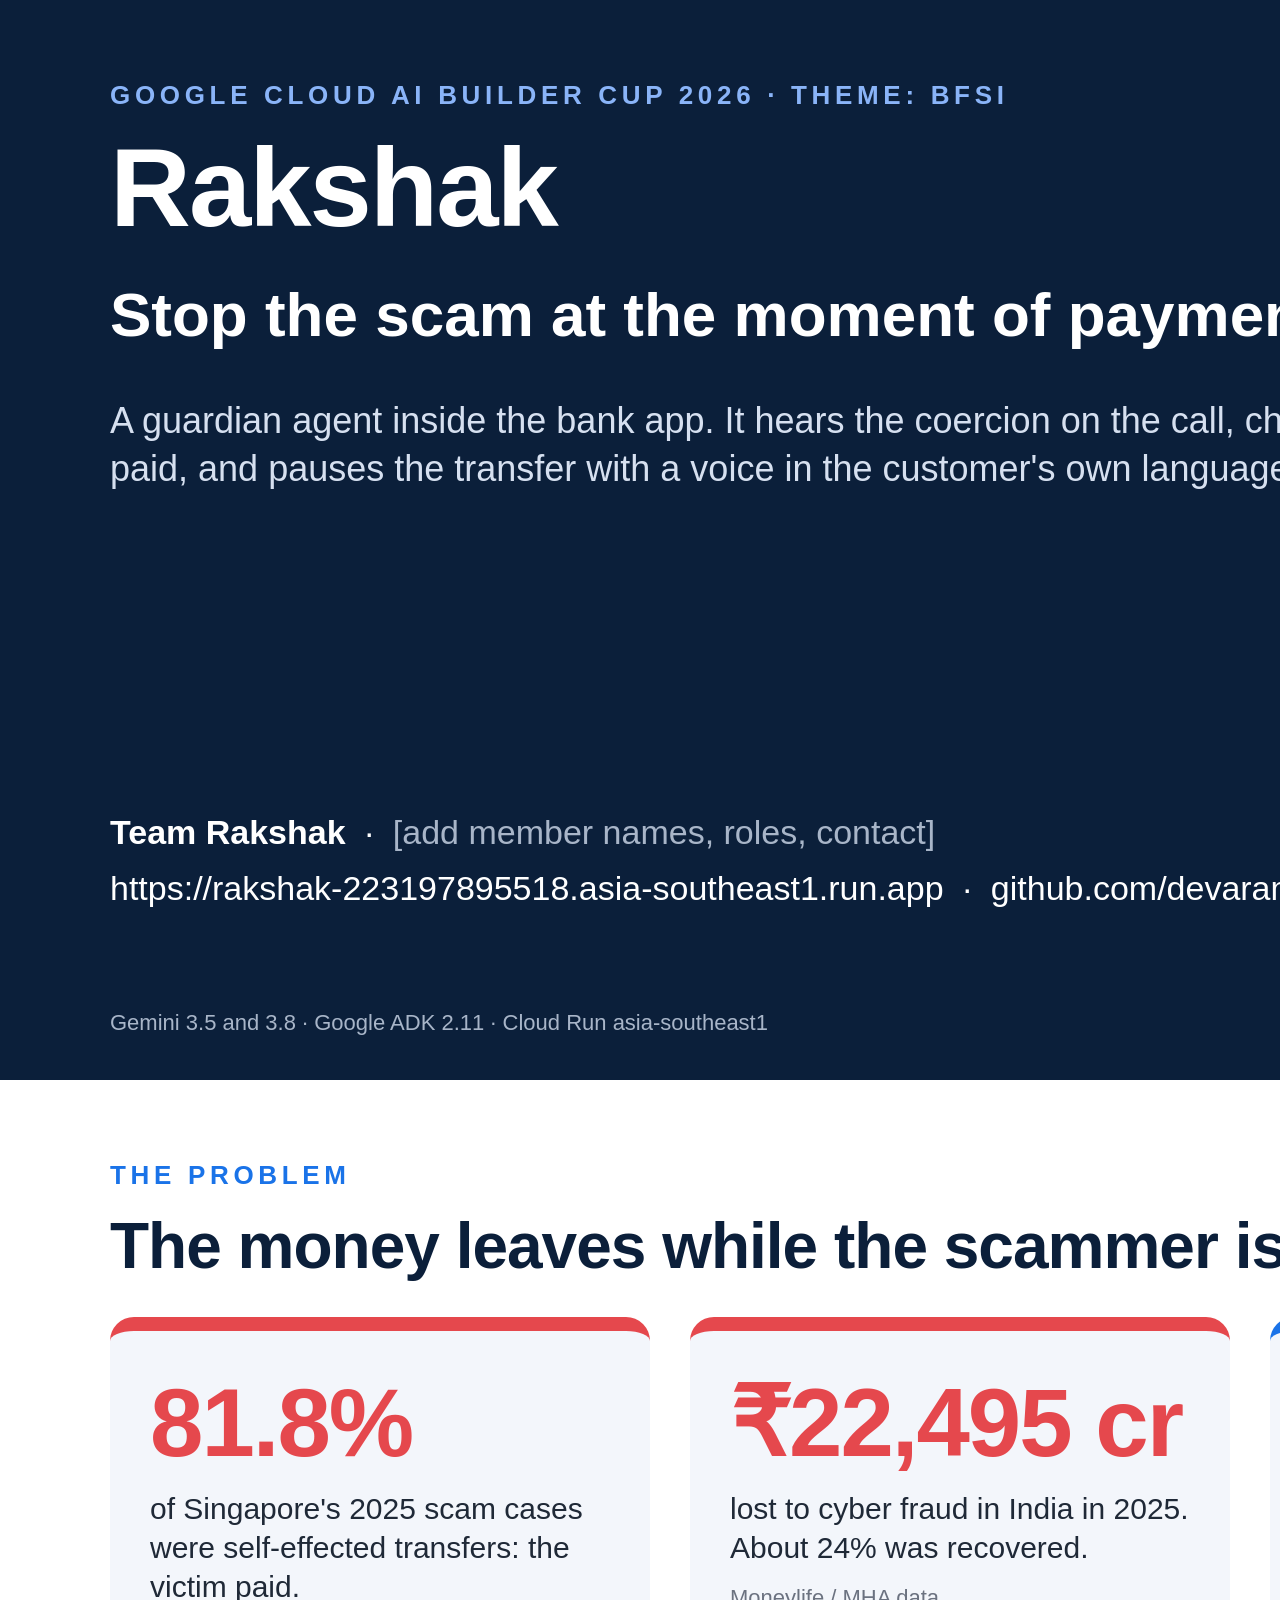
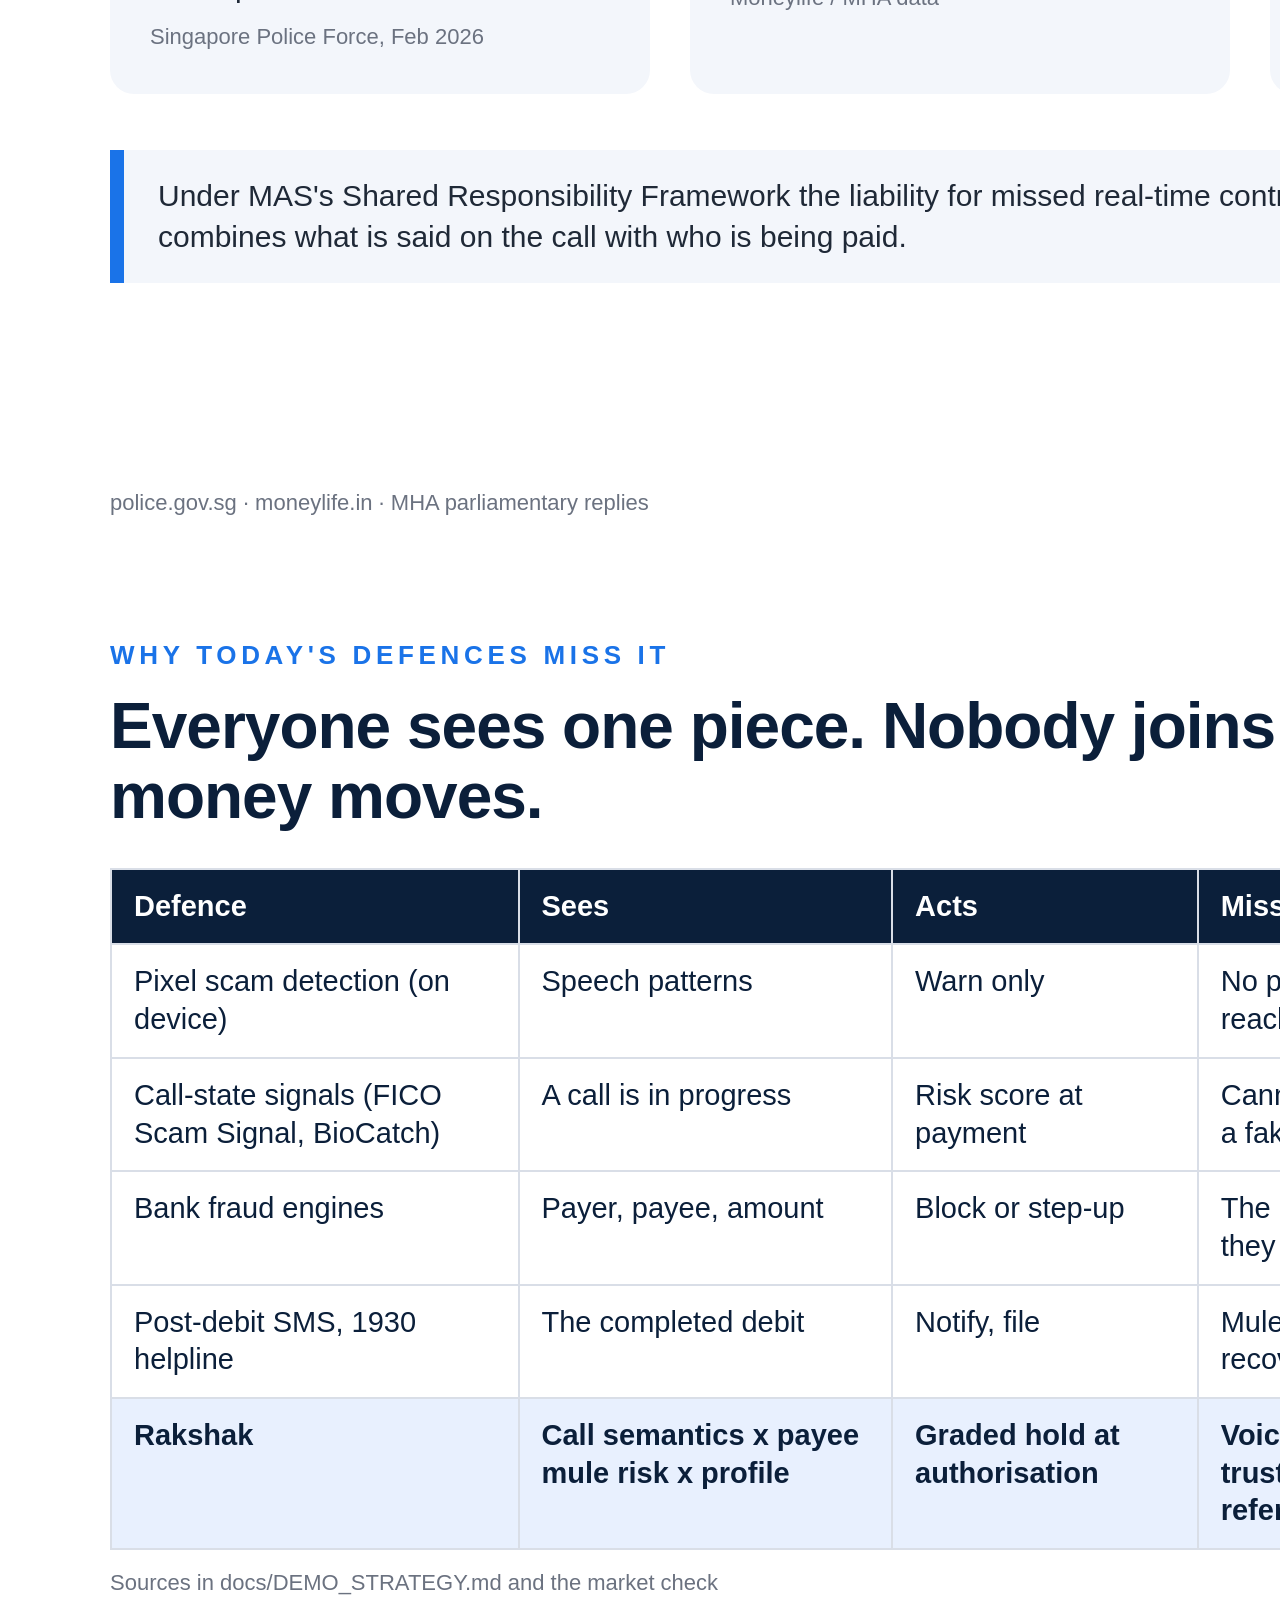
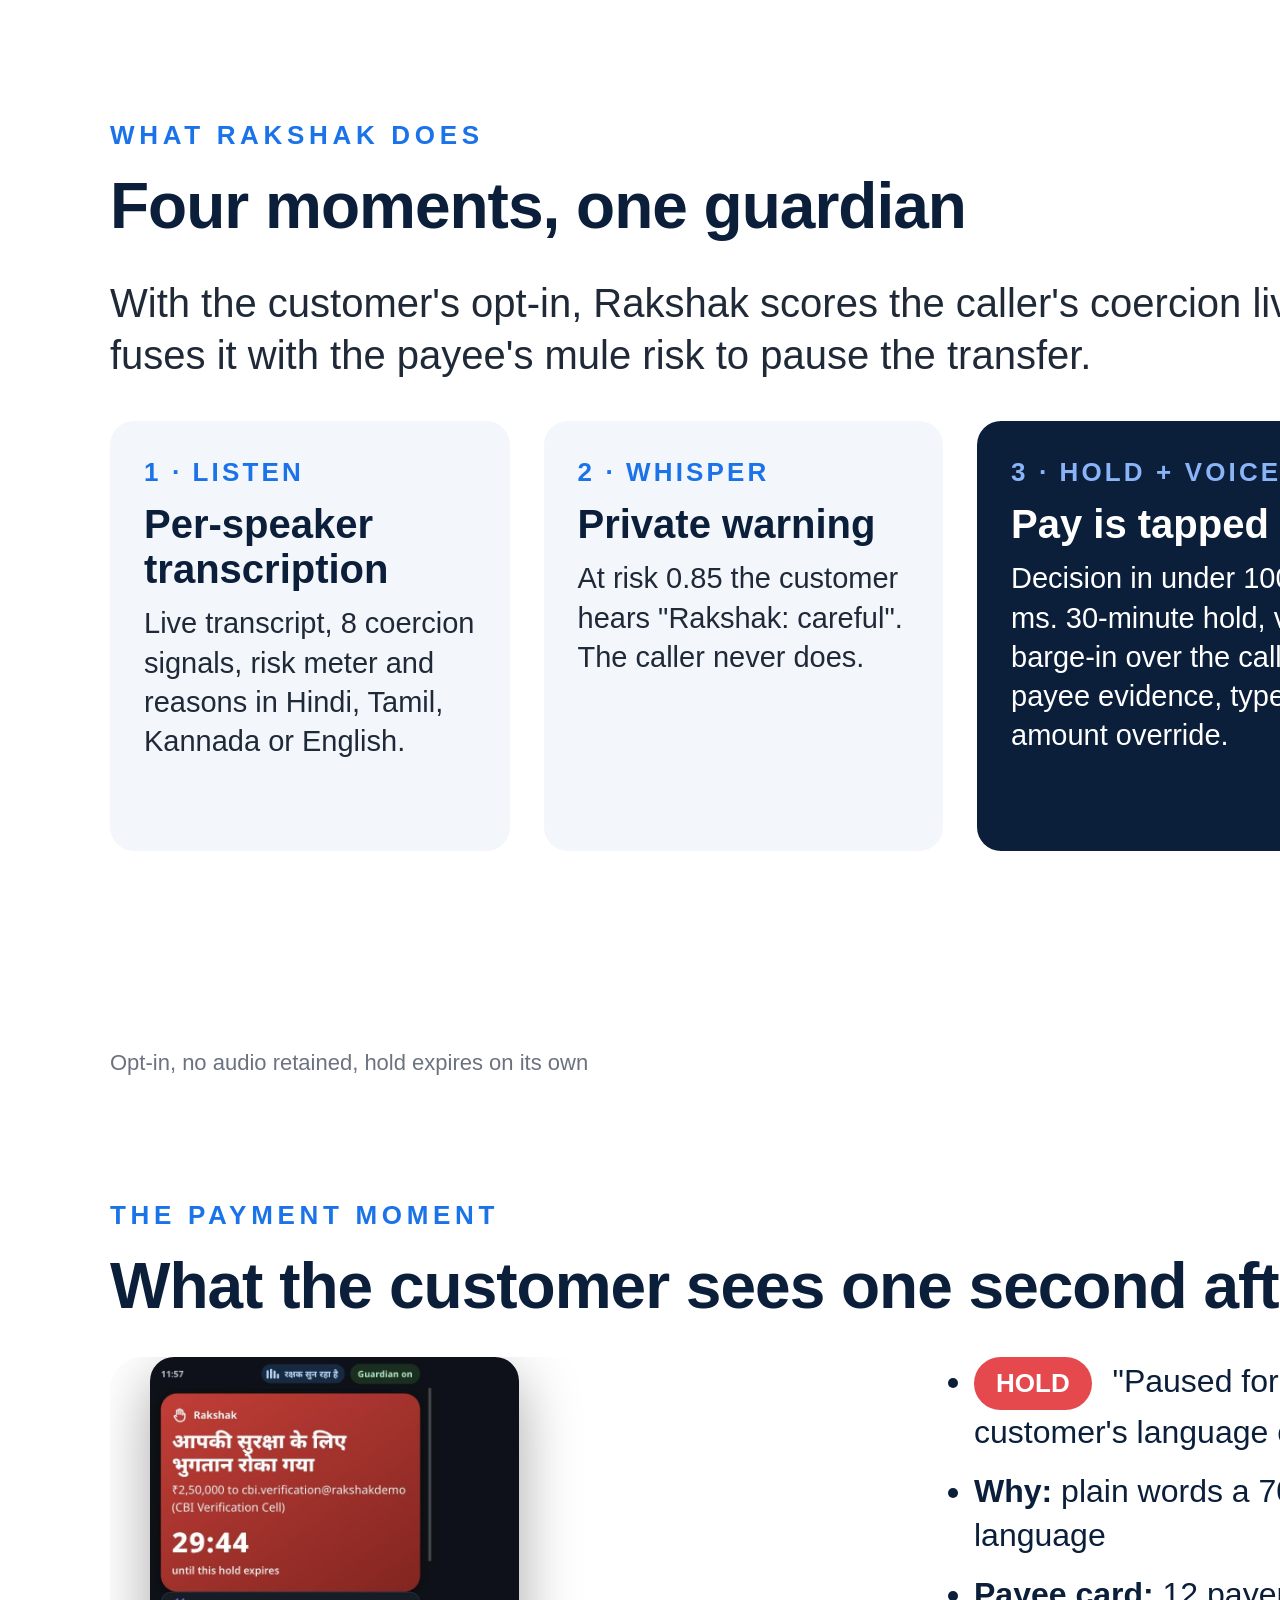
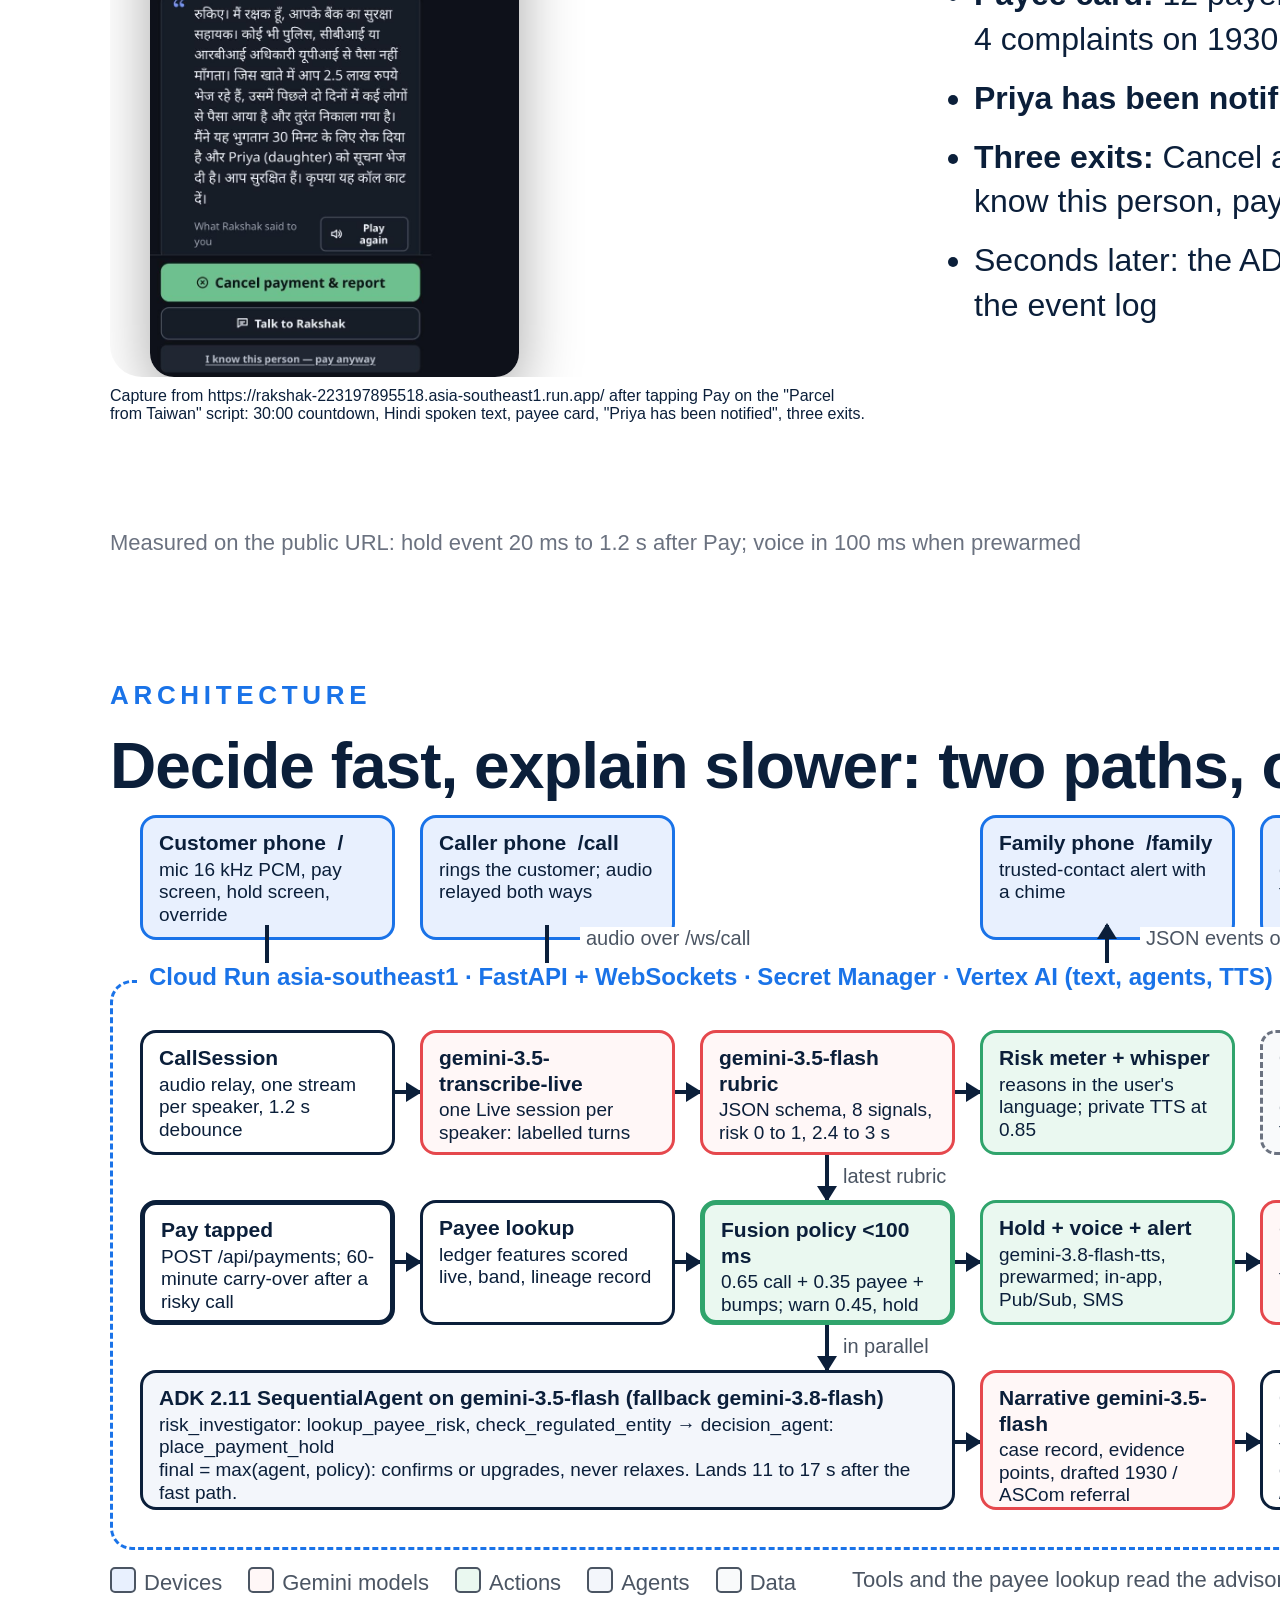
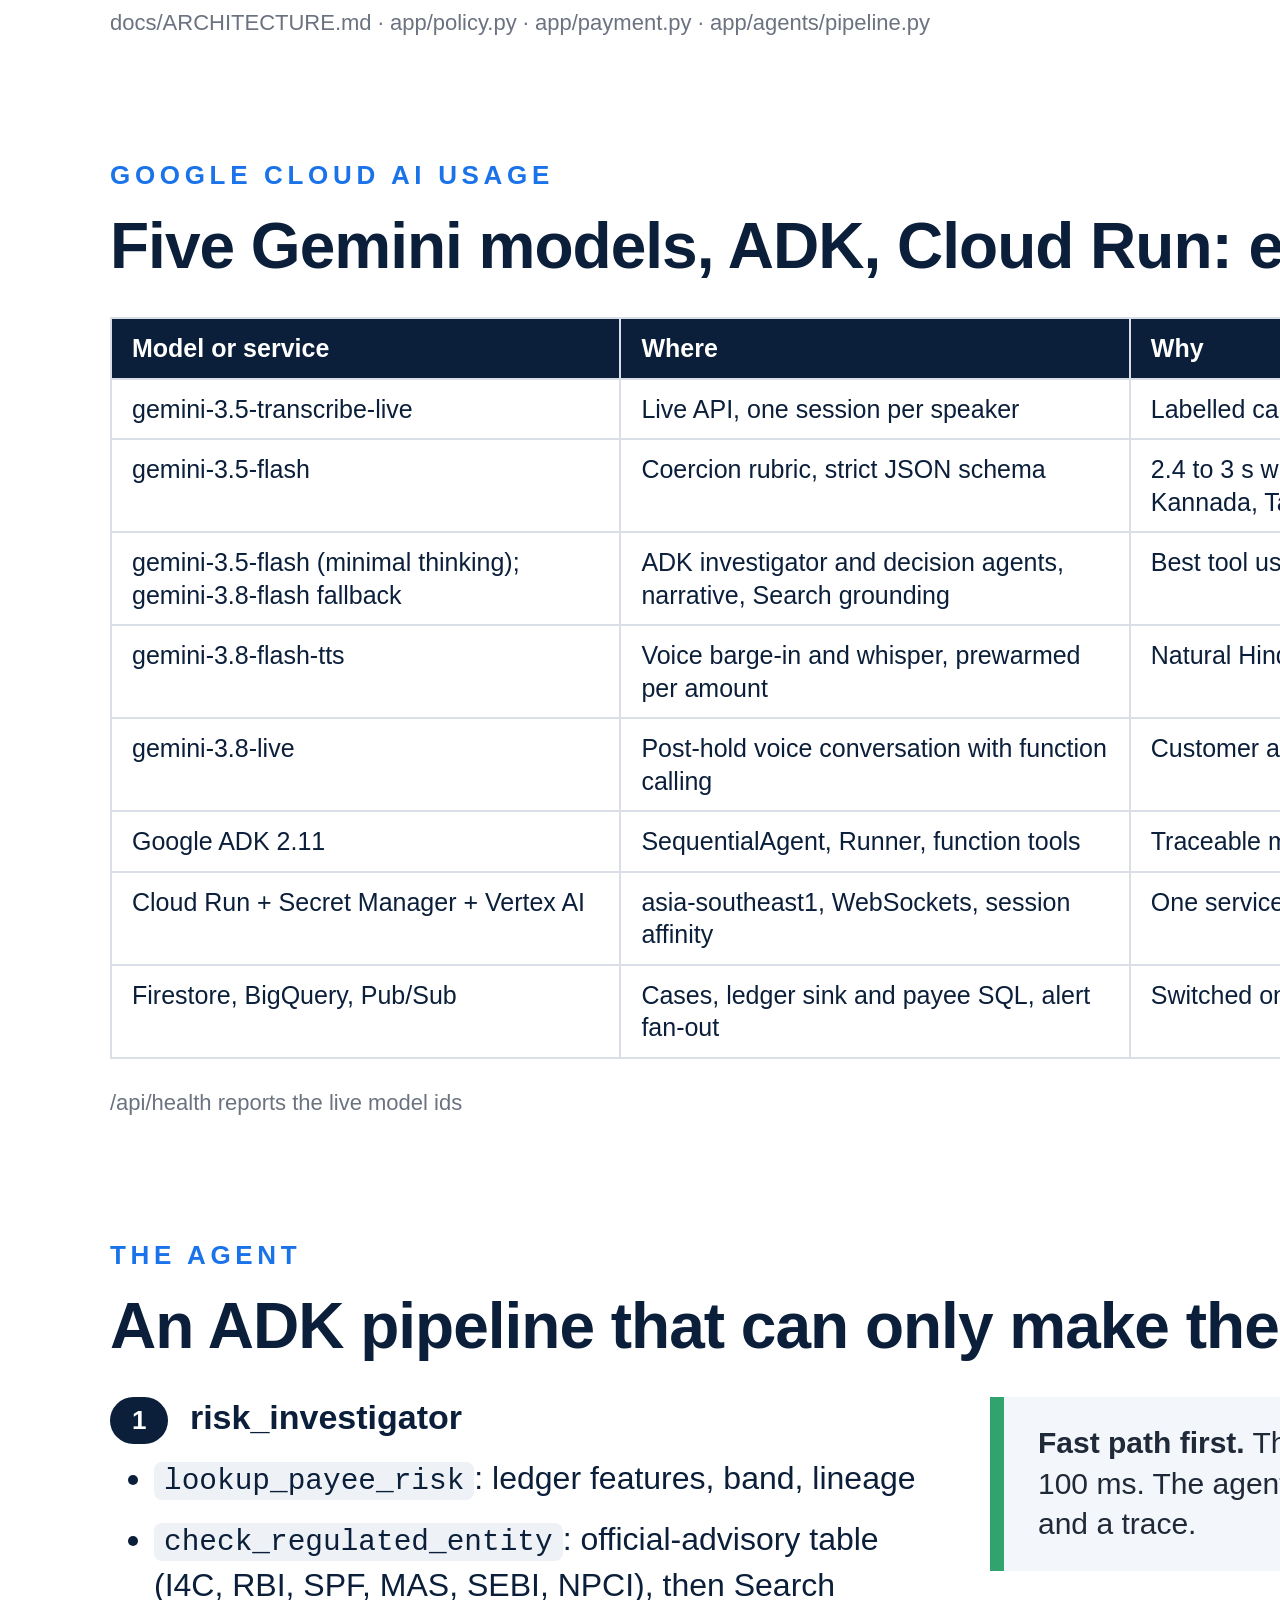
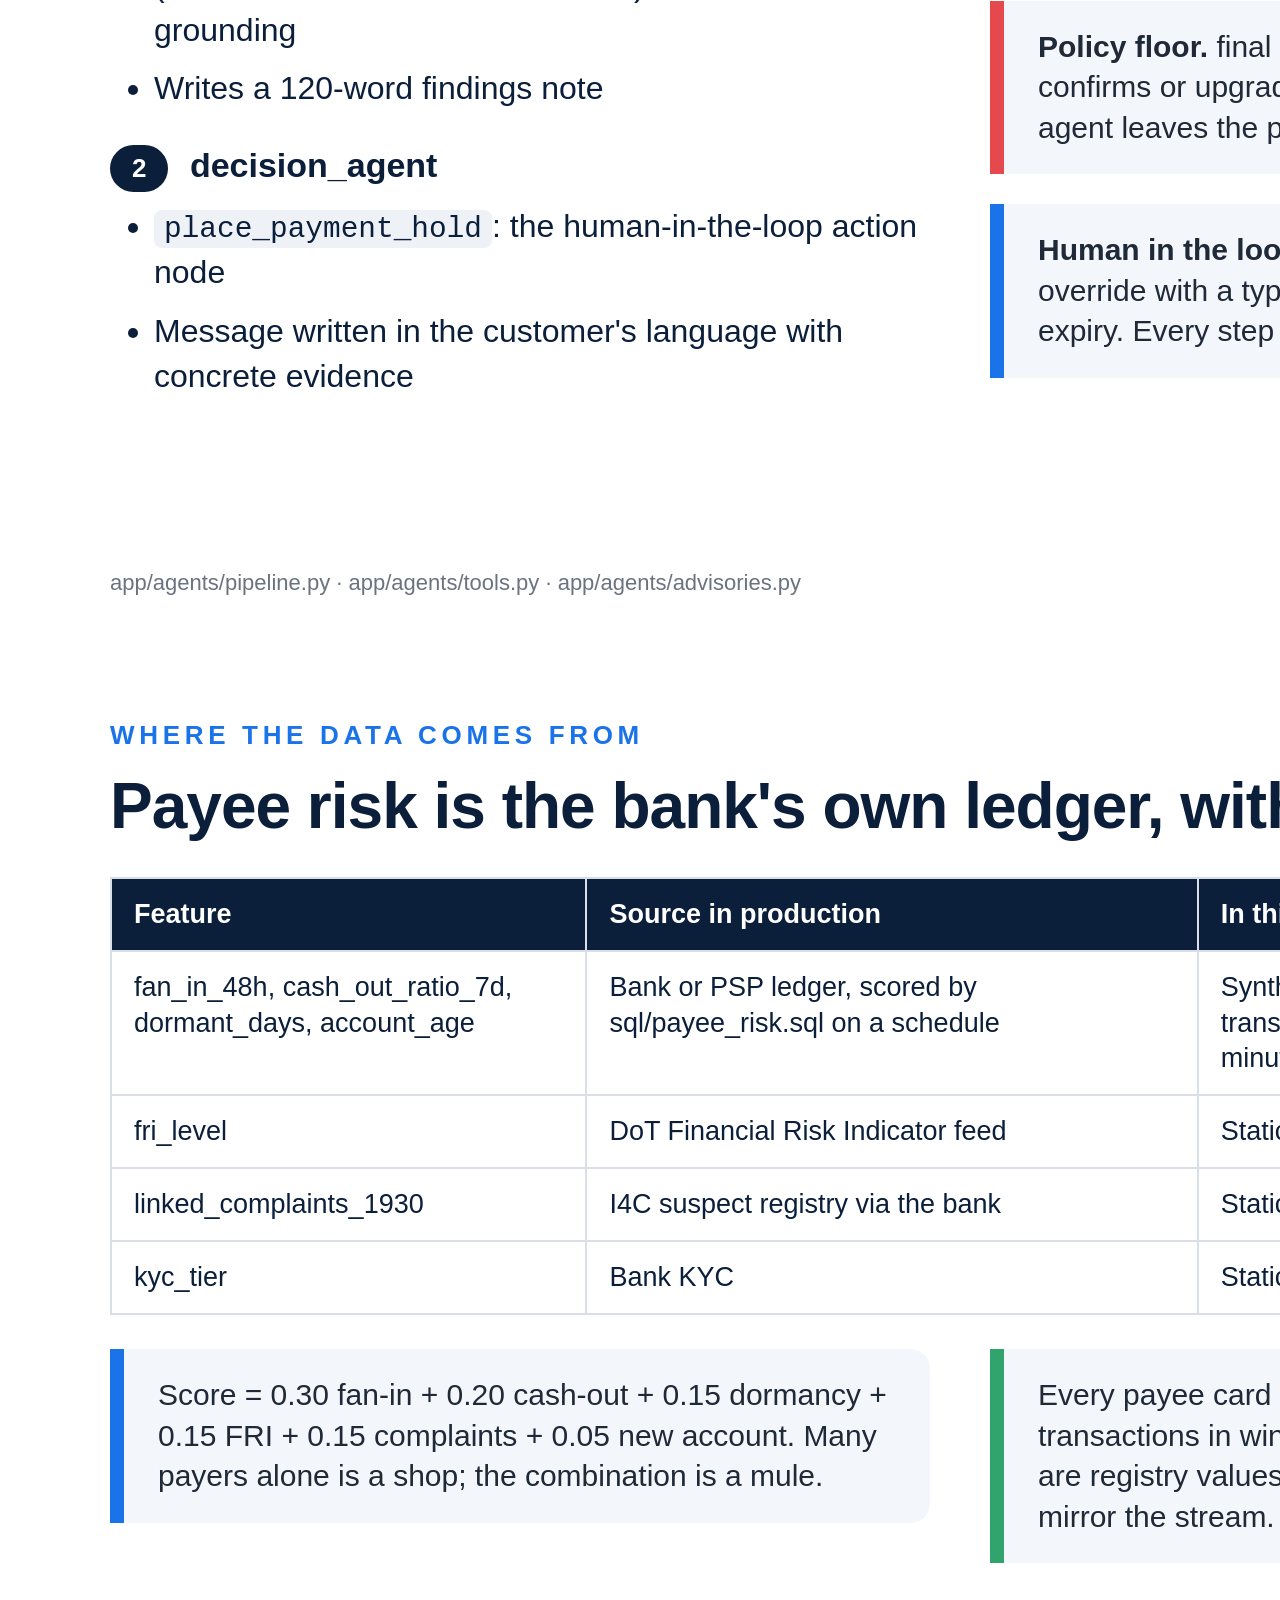
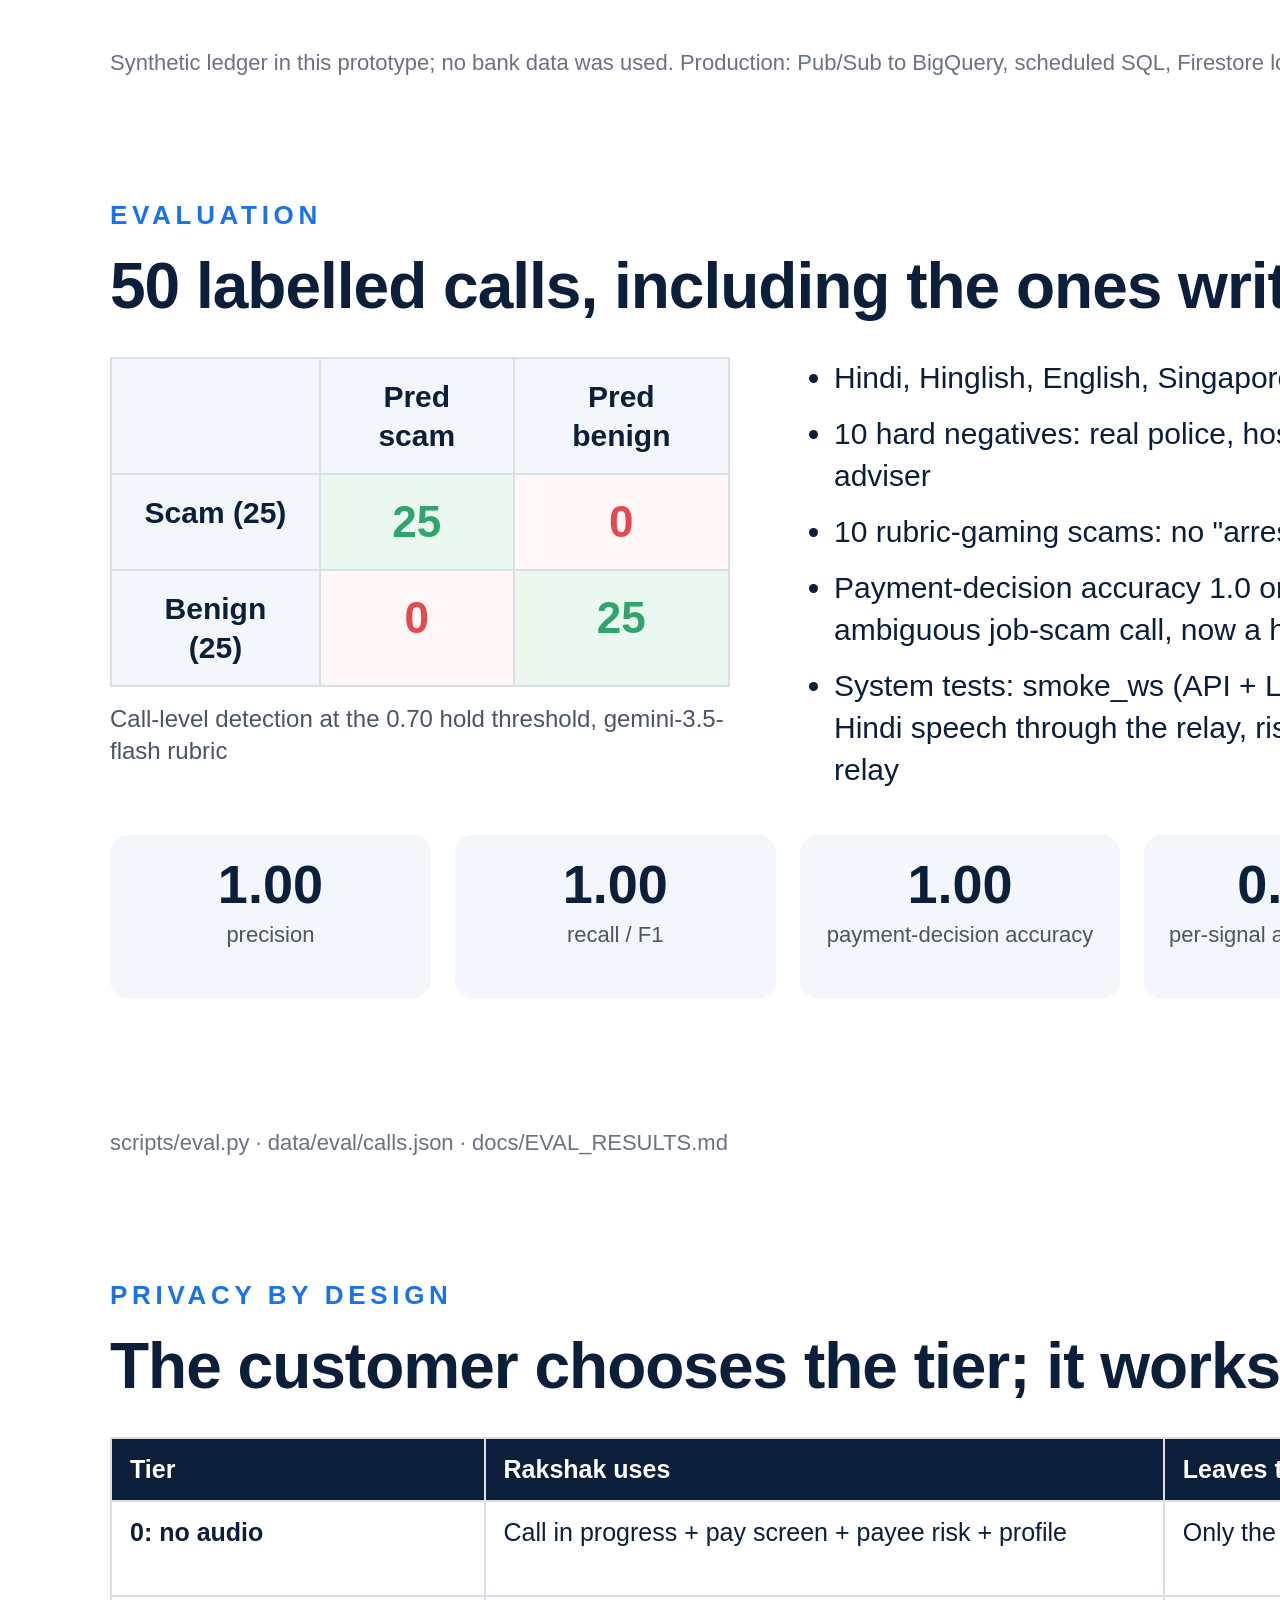
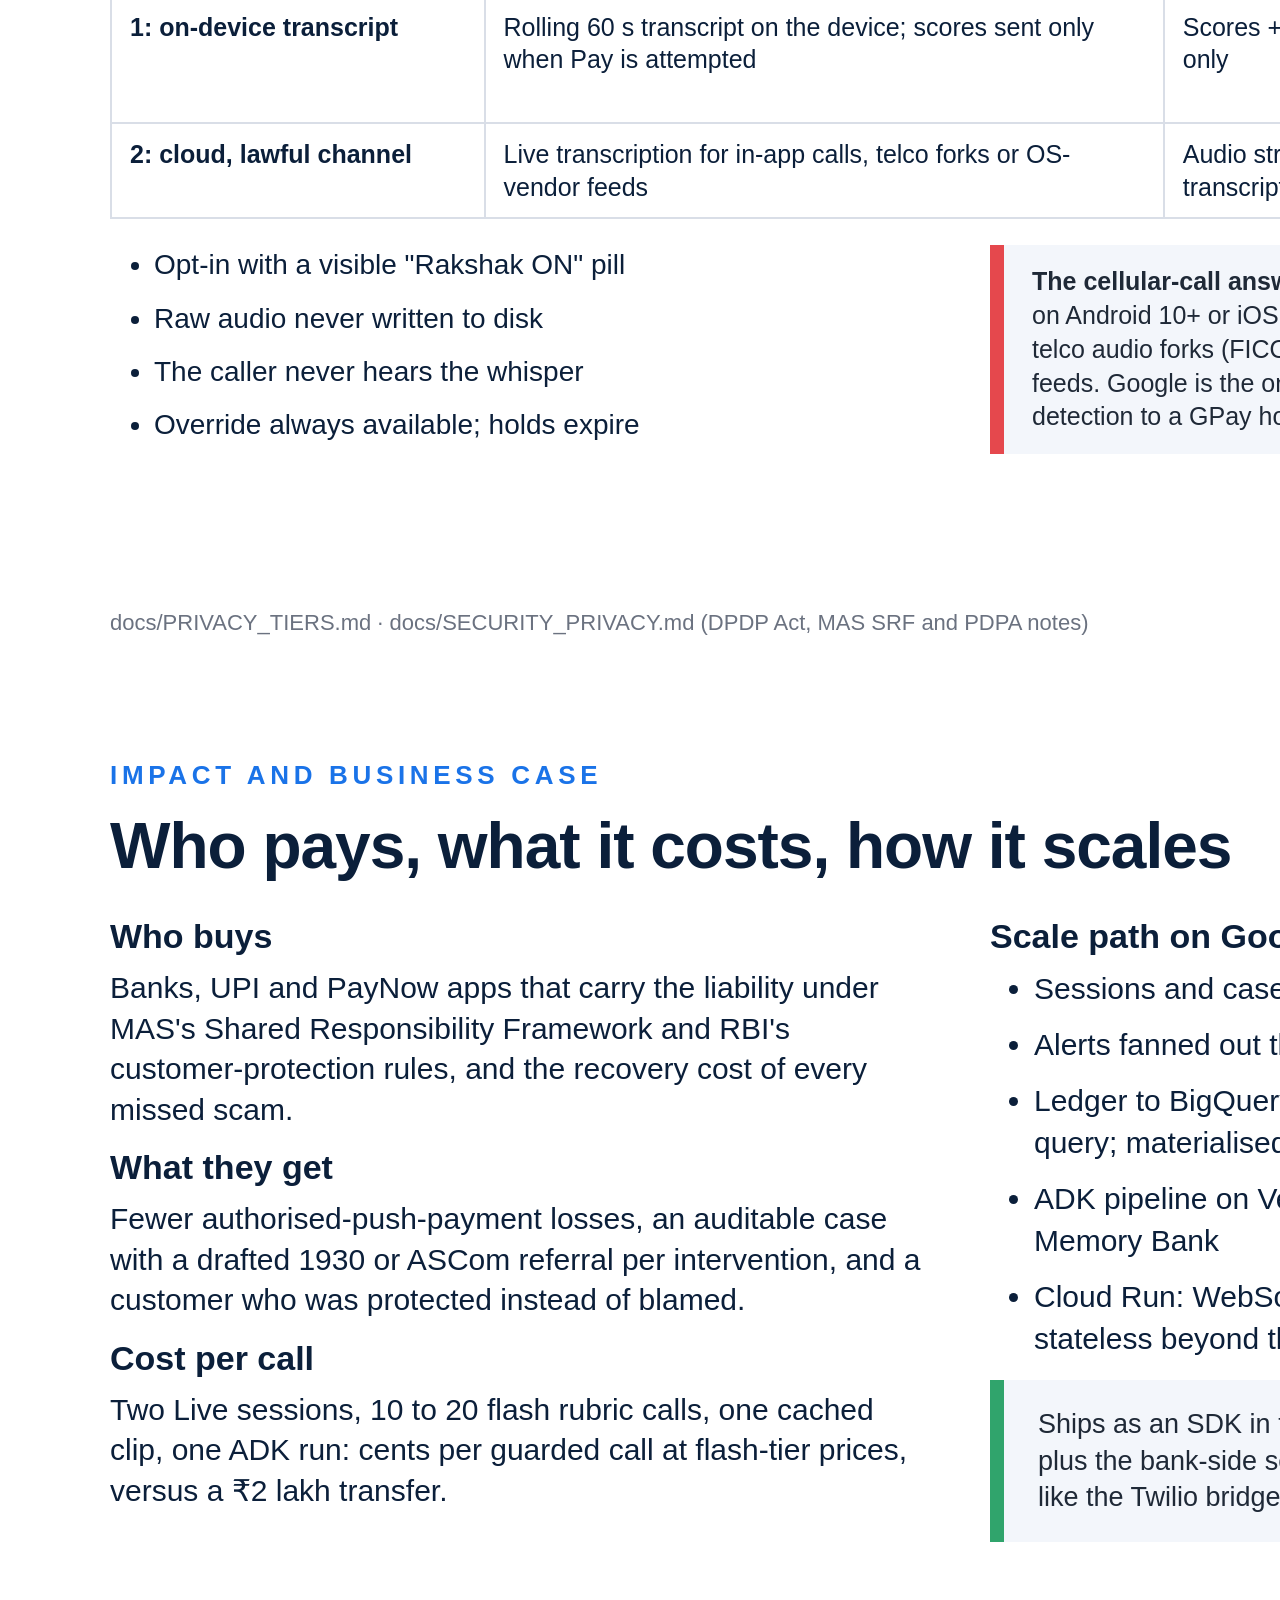
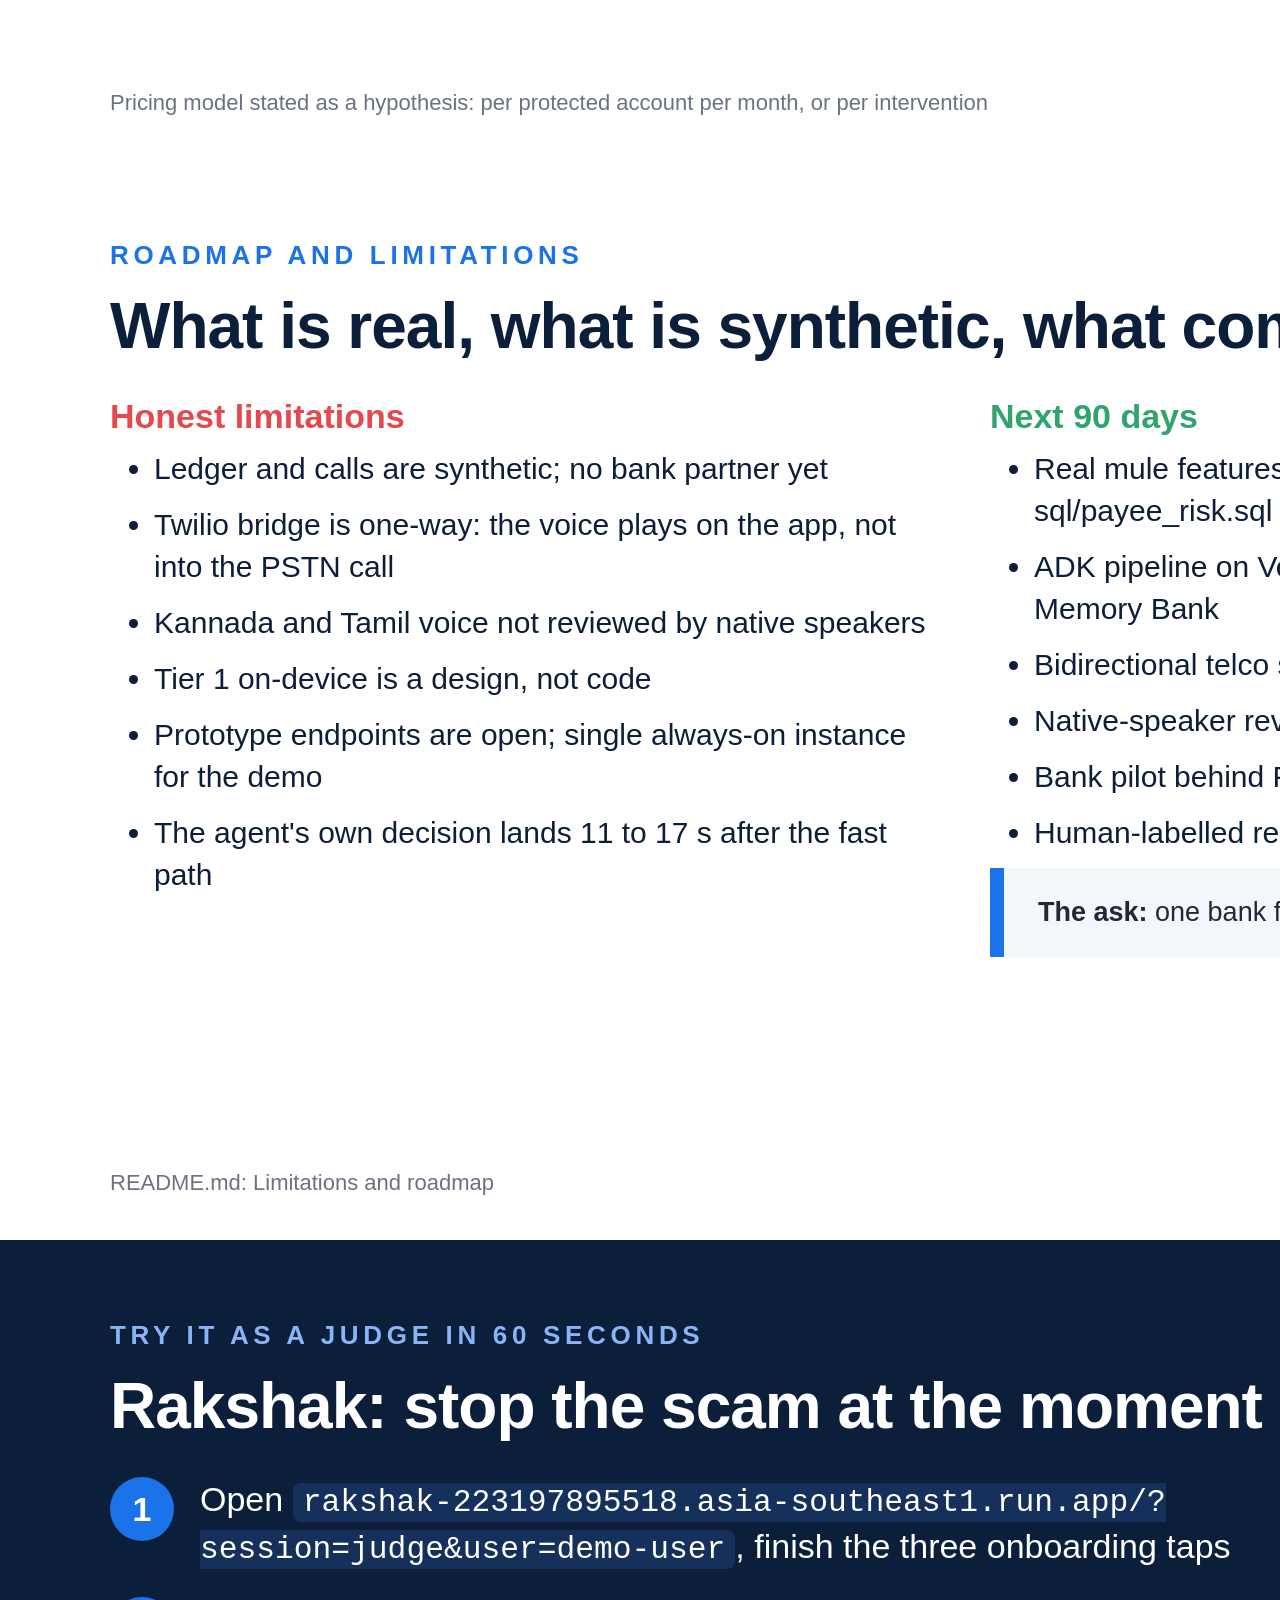
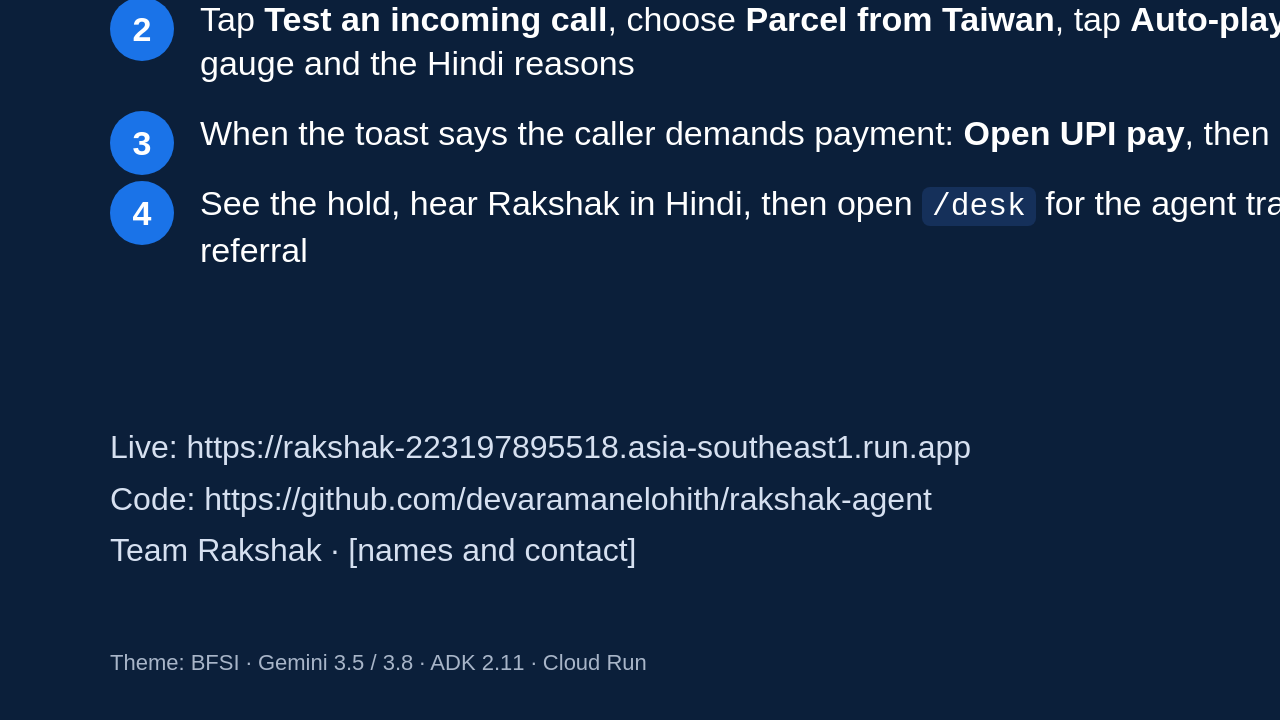
==== commit 7806b678: "Video recording guide, refreshed evaluation report and documents for the steady-state ledger, call_0" ====
--- a/submission/deck.html
+++ b/submission/deck.html
@@ -339,7 +339,7 @@
         <li>Hindi, Hinglish, English, Singapore English, Kannada, Tamil</li>
         <li>10 hard negatives: real police, hospital deposit, harsh landlord, SEBI adviser</li>
         <li>10 rubric-gaming scams: no "arrest", "OTP" or "safe account" said aloud</li>
-        <li>Payment-decision accuracy 0.974: the one miss is a by-design <b>warn</b> on an ambiguous job-scam call</li>
+        <li>Payment-decision accuracy 1.0 on 39 payments (first run 0.974: one ambiguous job-scam call, now a hold after payee-scoring refinement)</li>
         <li>System tests: smoke_ws (API + Live voice), smoke_live_audio (real Hindi speech through the relay, risk 0.9 to 1.0, whisper fired), two-way relay</li>
       </ul>
     </div>
@@ -347,9 +347,9 @@
   <div class="metrics">
     <div class="metric"><div class="v">1.00</div><div class="l">precision</div></div>
     <div class="metric"><div class="v">1.00</div><div class="l">recall / F1</div></div>
-    <div class="metric"><div class="v">0.974</div><div class="l">payment-decision accuracy</div></div>
+    <div class="metric"><div class="v">1.00</div><div class="l">payment-decision accuracy</div></div>
     <div class="metric"><div class="v">0.932</div><div class="l">per-signal accuracy (8 x 50)</div></div>
-    <div class="metric"><div class="v">2.4 s</div><div class="l">mean rubric latency, uncontended (5.3 s contended)</div></div>
+    <div class="metric"><div class="v">3.1 s</div><div class="l">mean rubric latency over 50 calls (median 2.0 s)</div></div>
   </div>
   <div class="footer"><span>scripts/eval.py &middot; data/eval/calls.json &middot; docs/EVAL_RESULTS.md</span><span>10 / 14</span></div>
 </section>
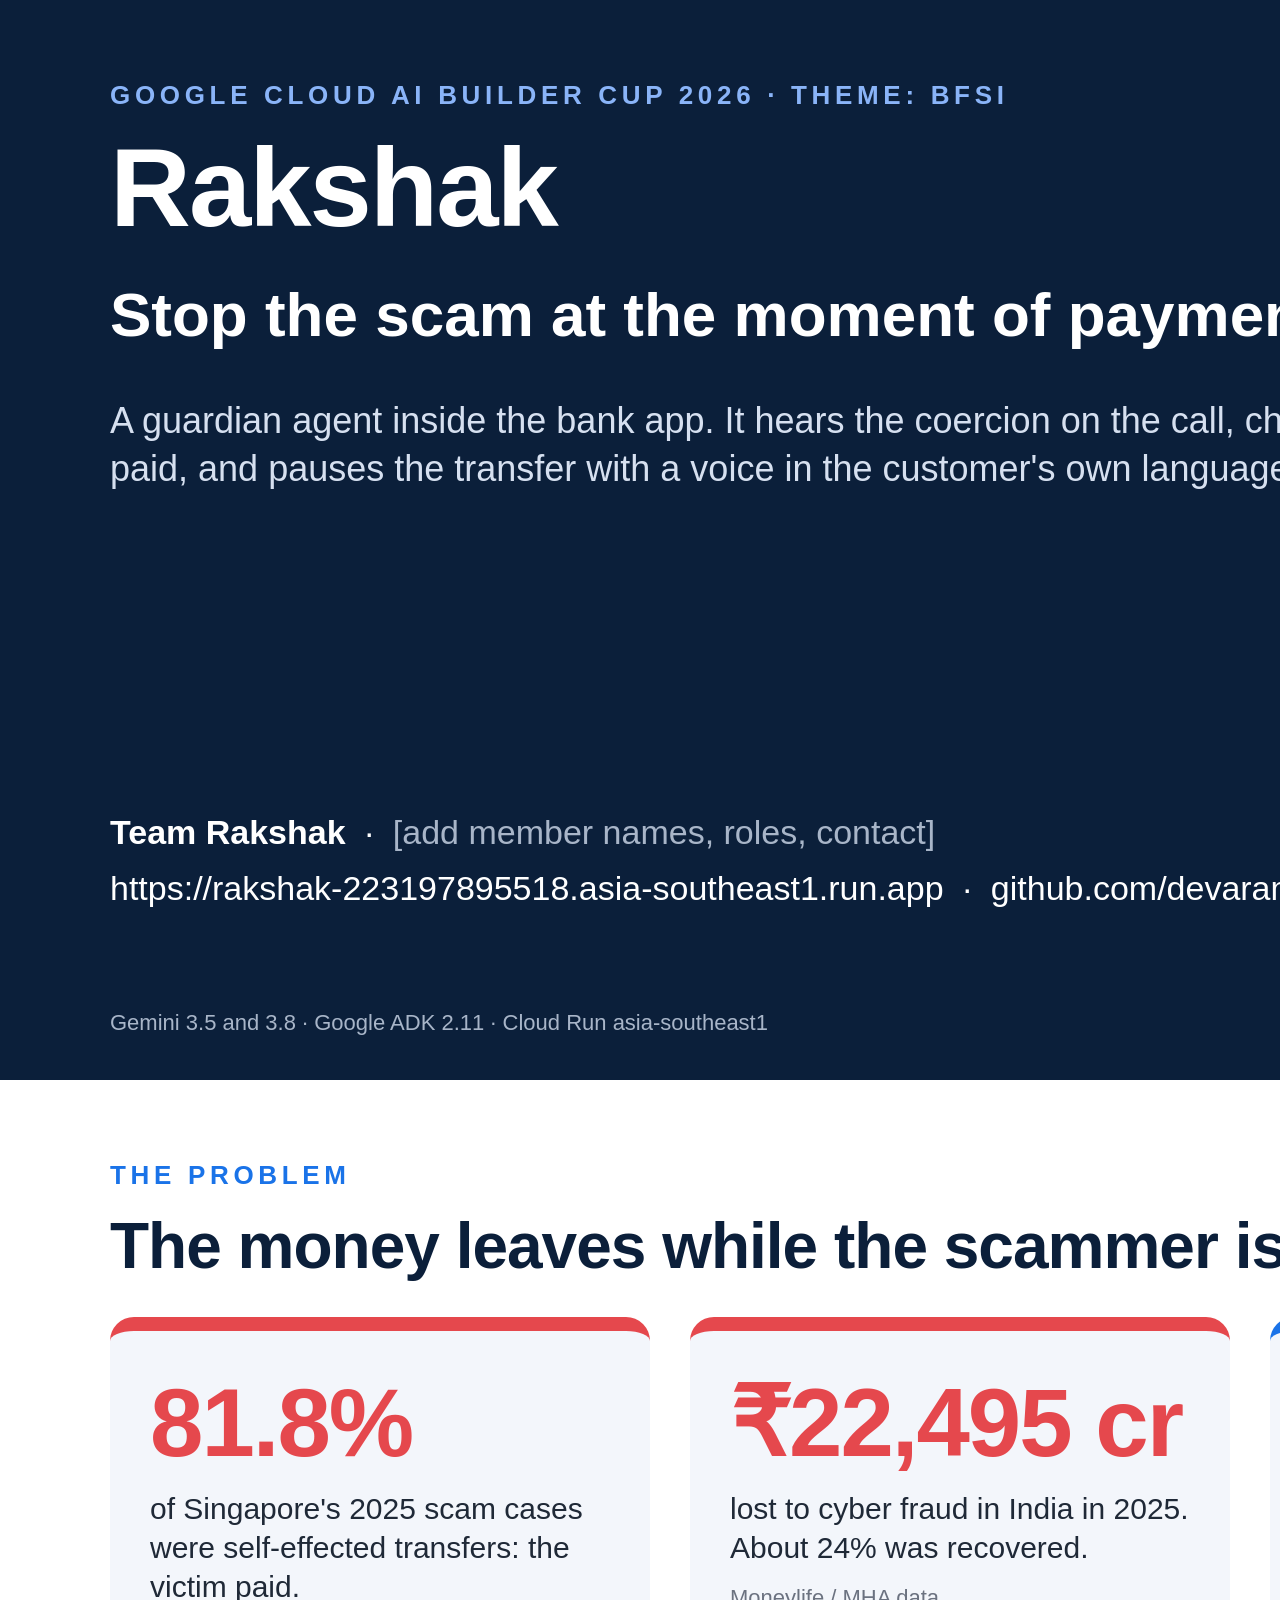
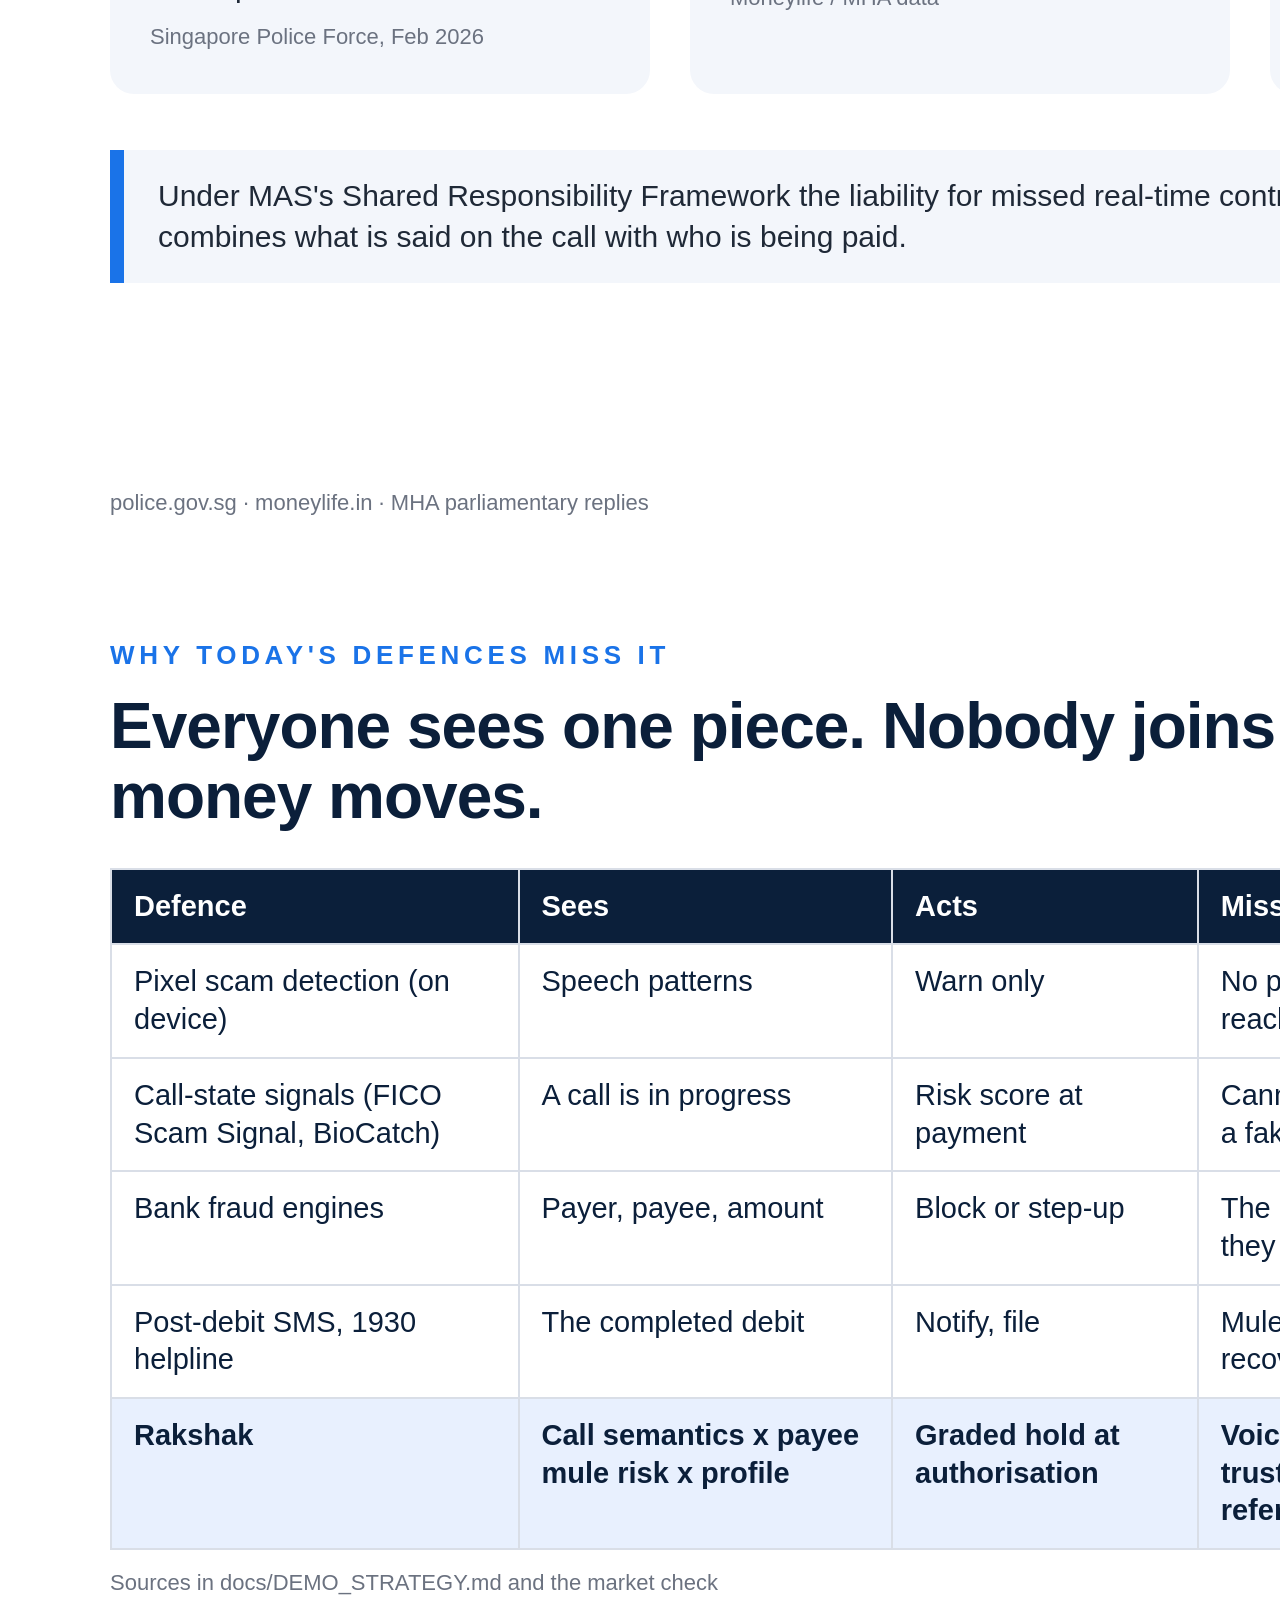
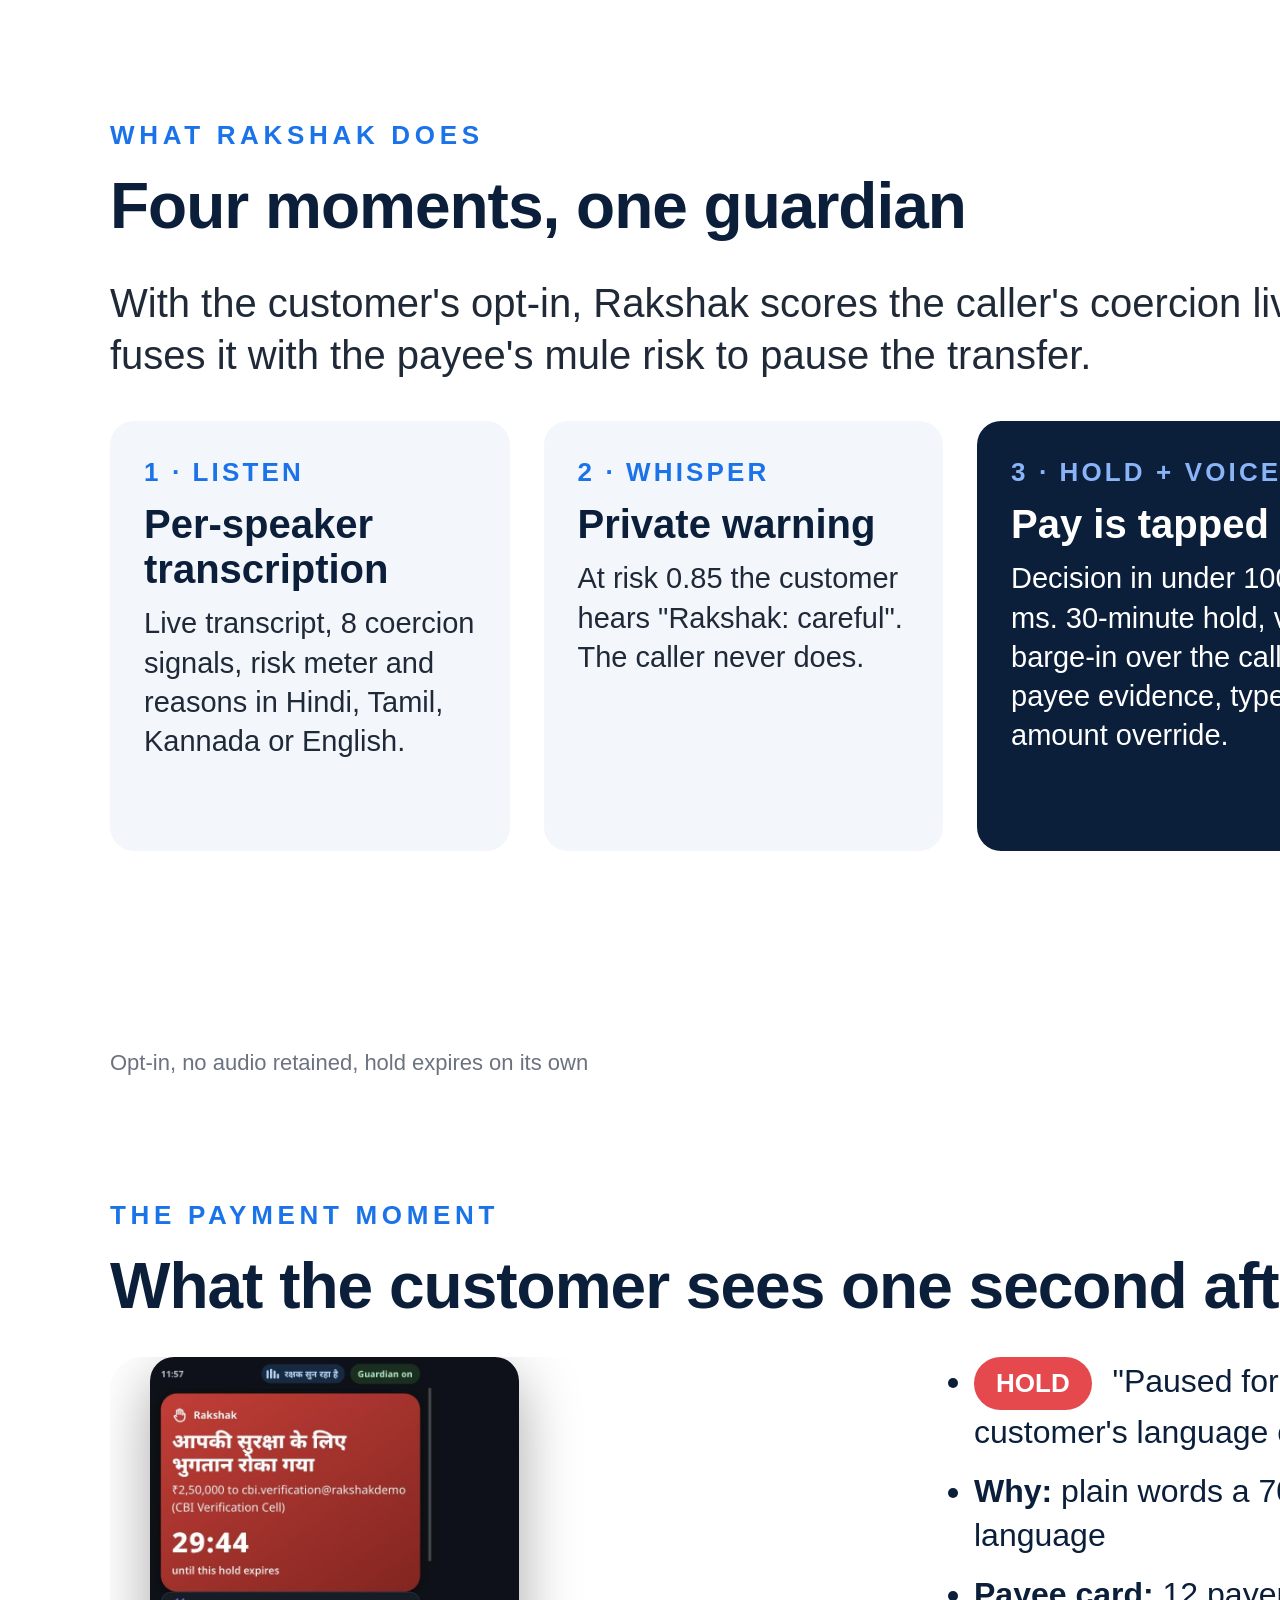
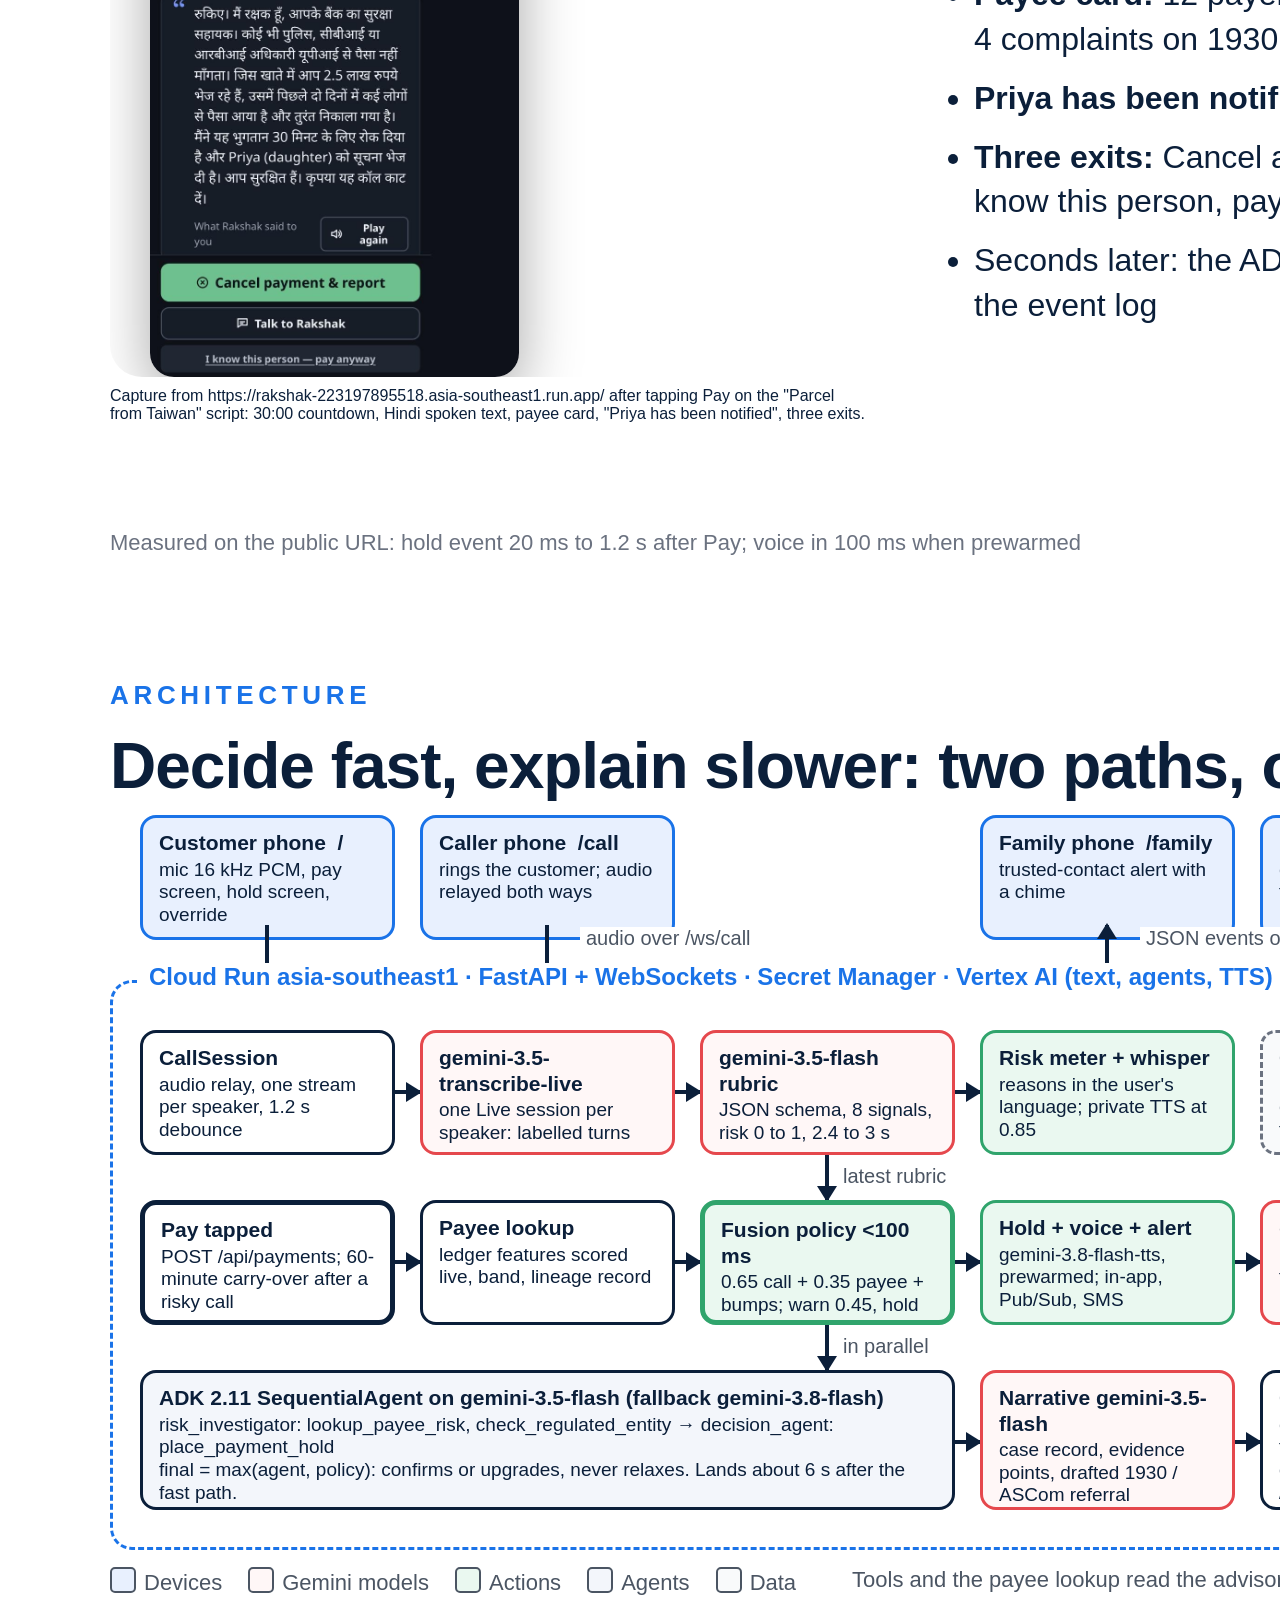
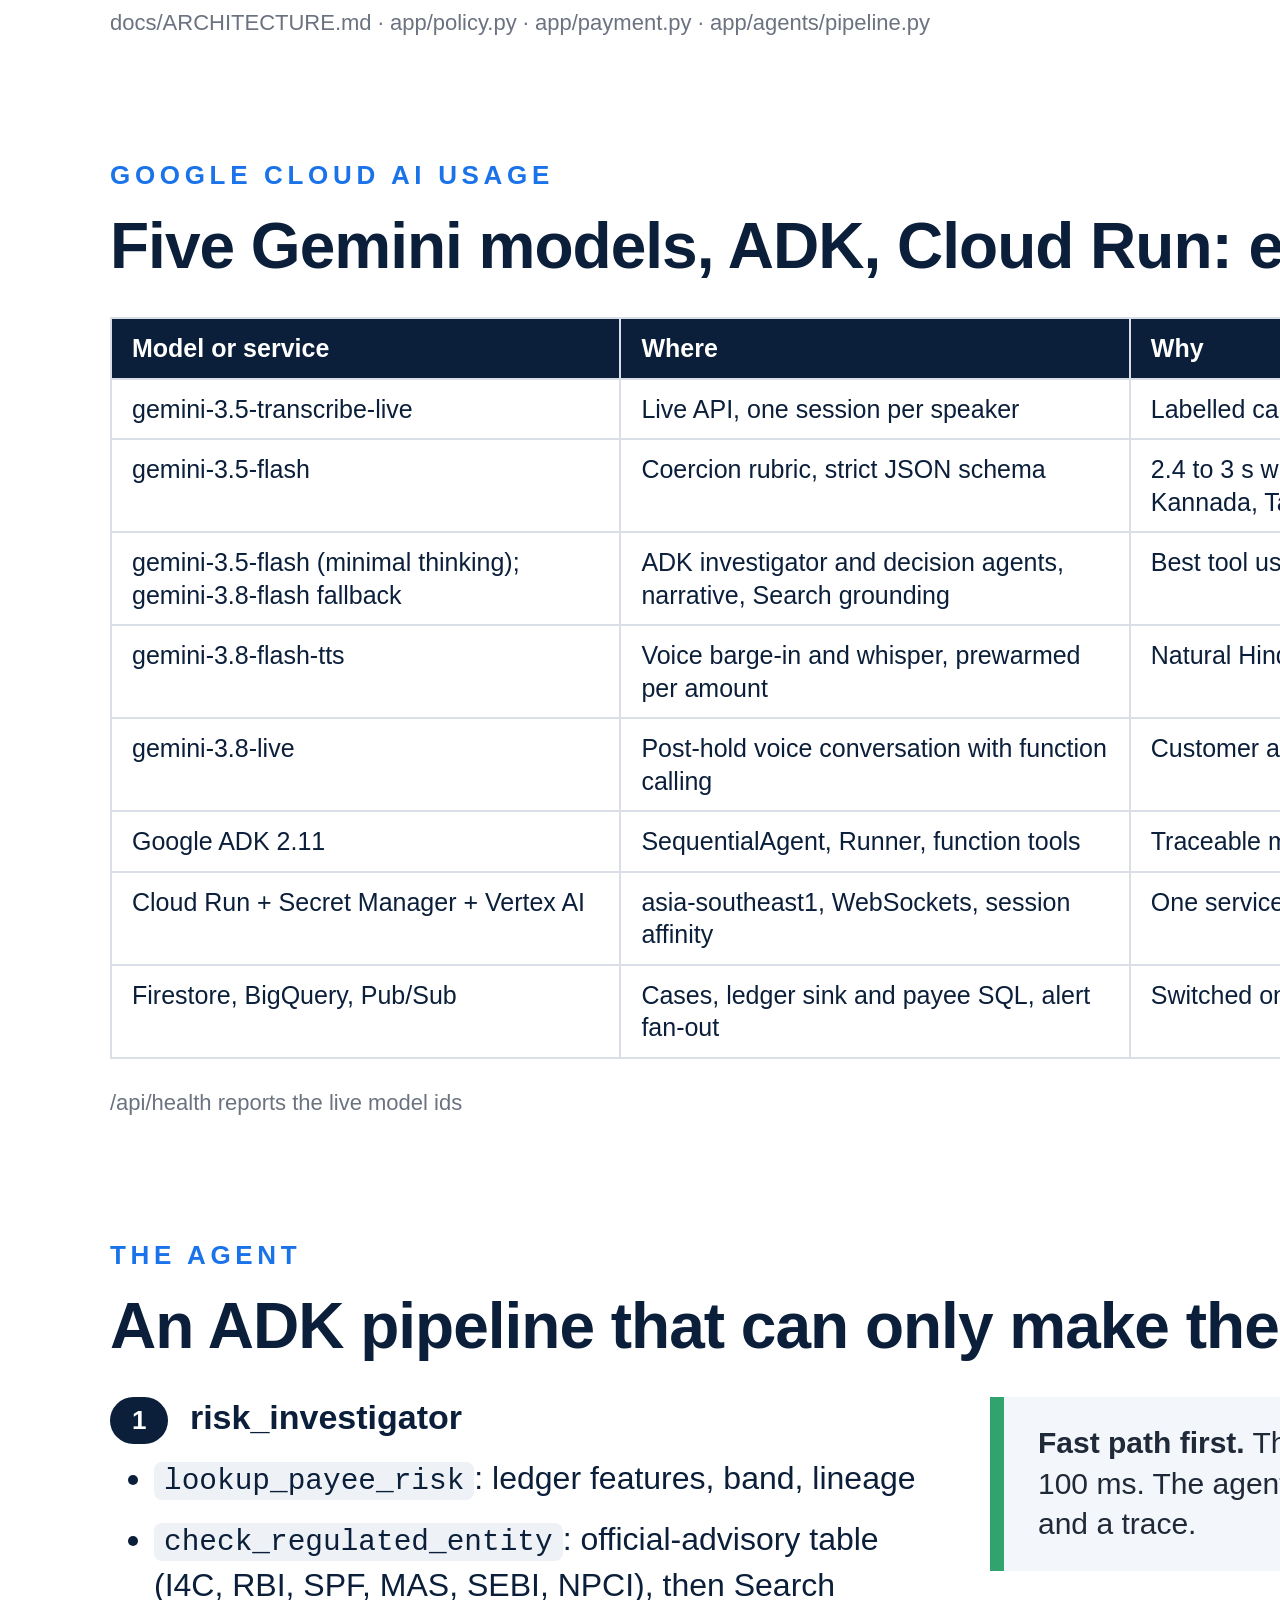
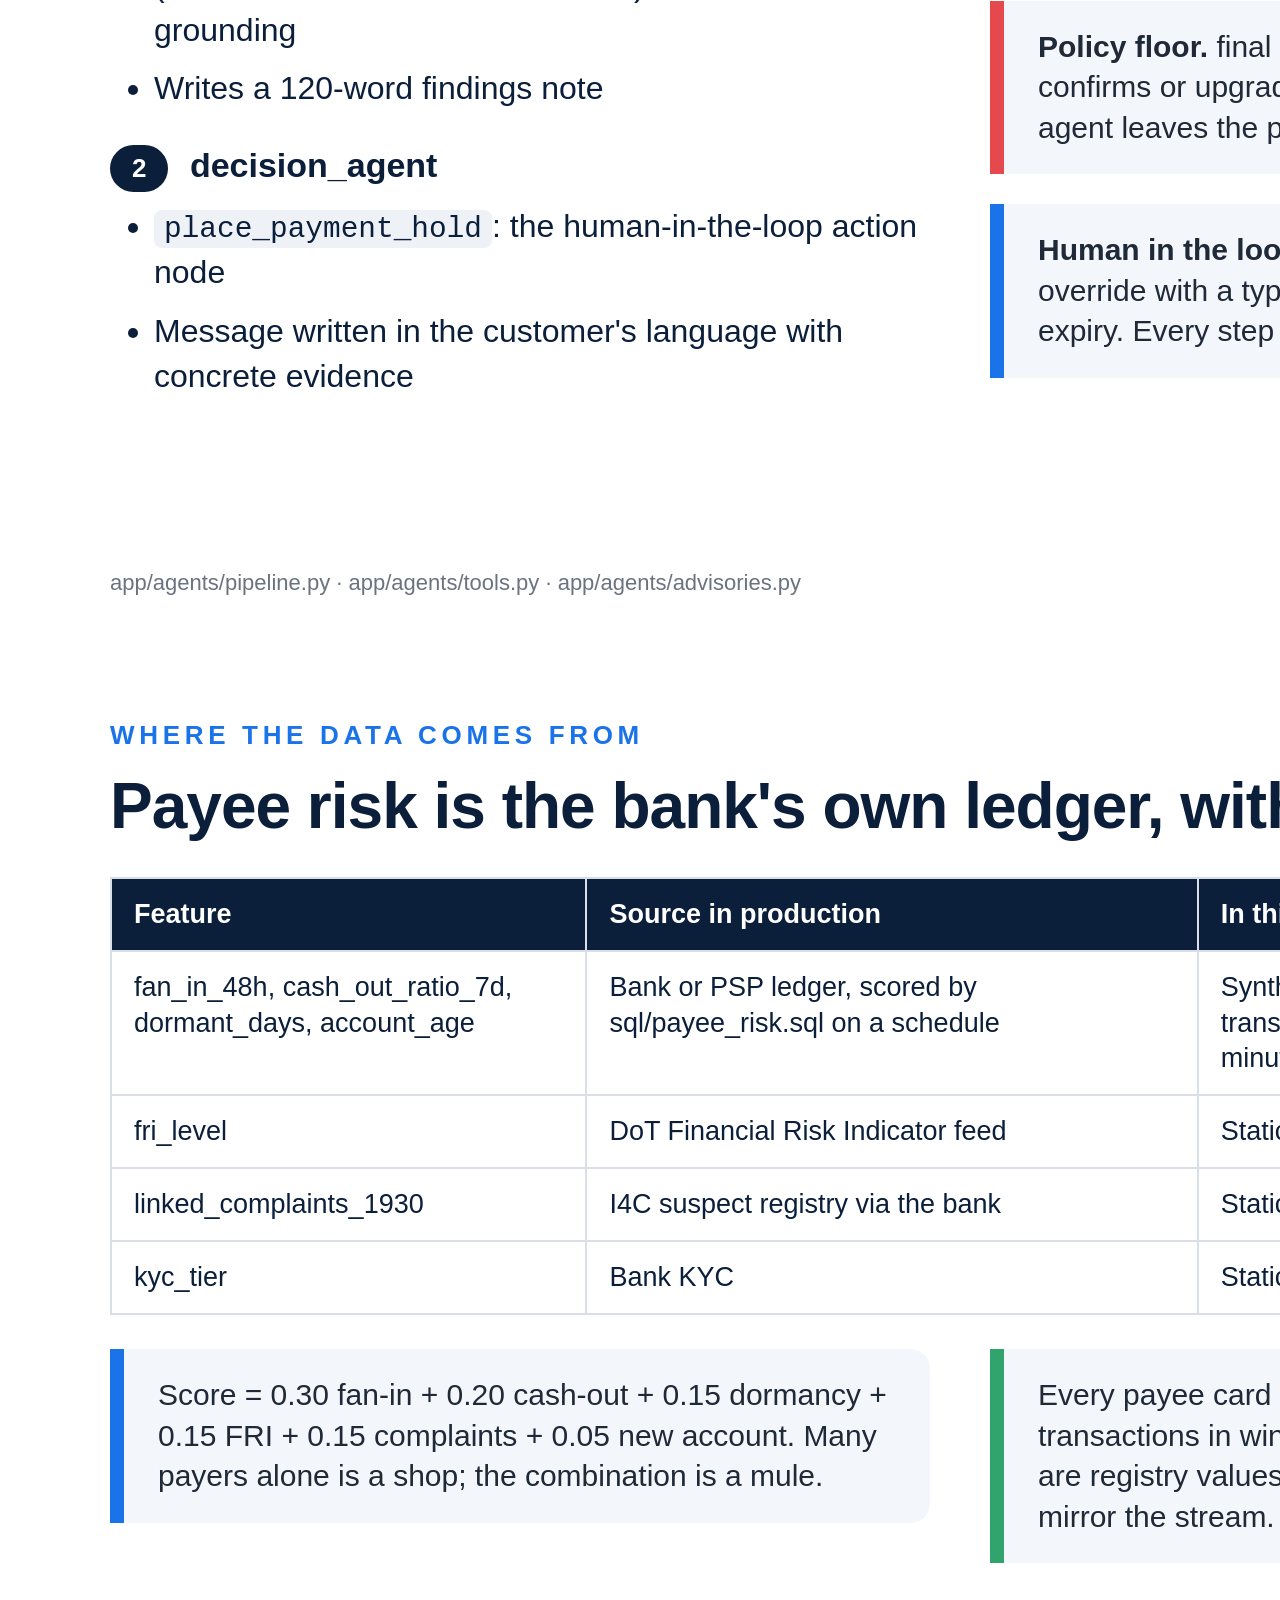
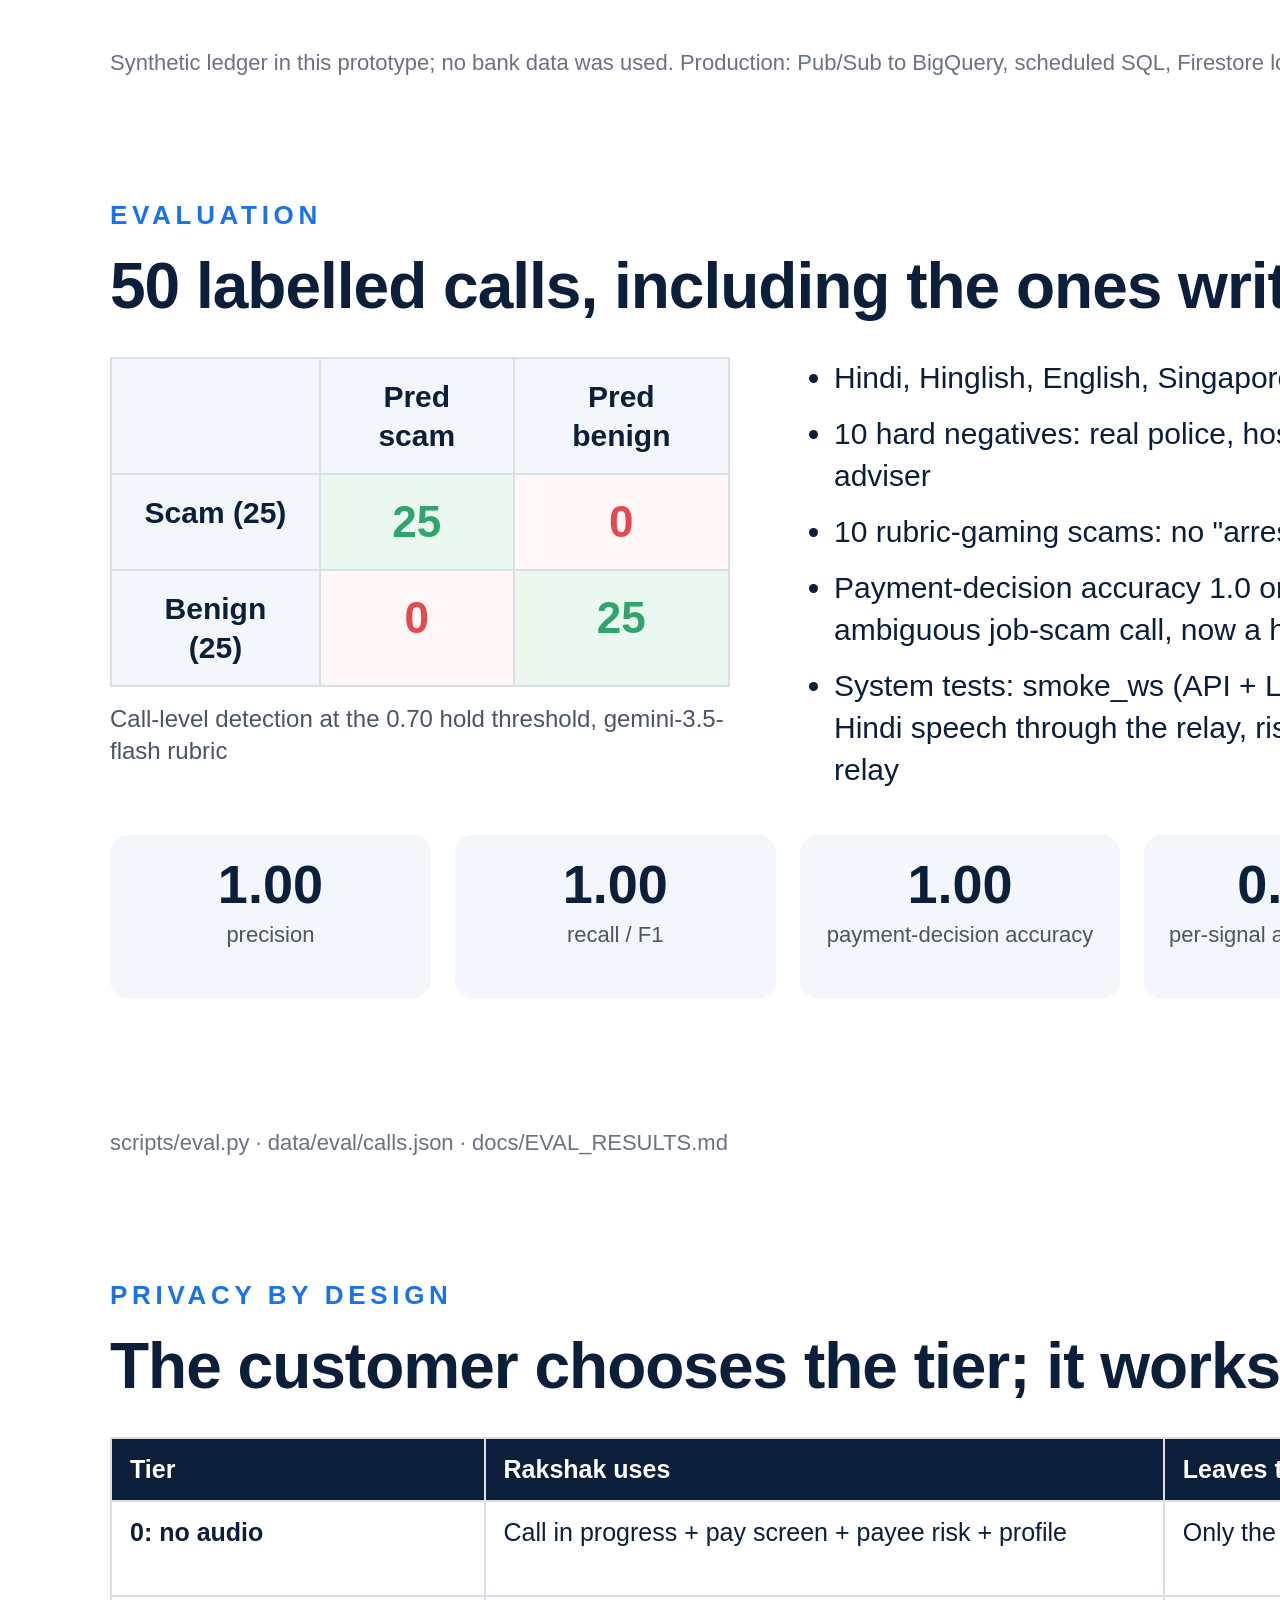
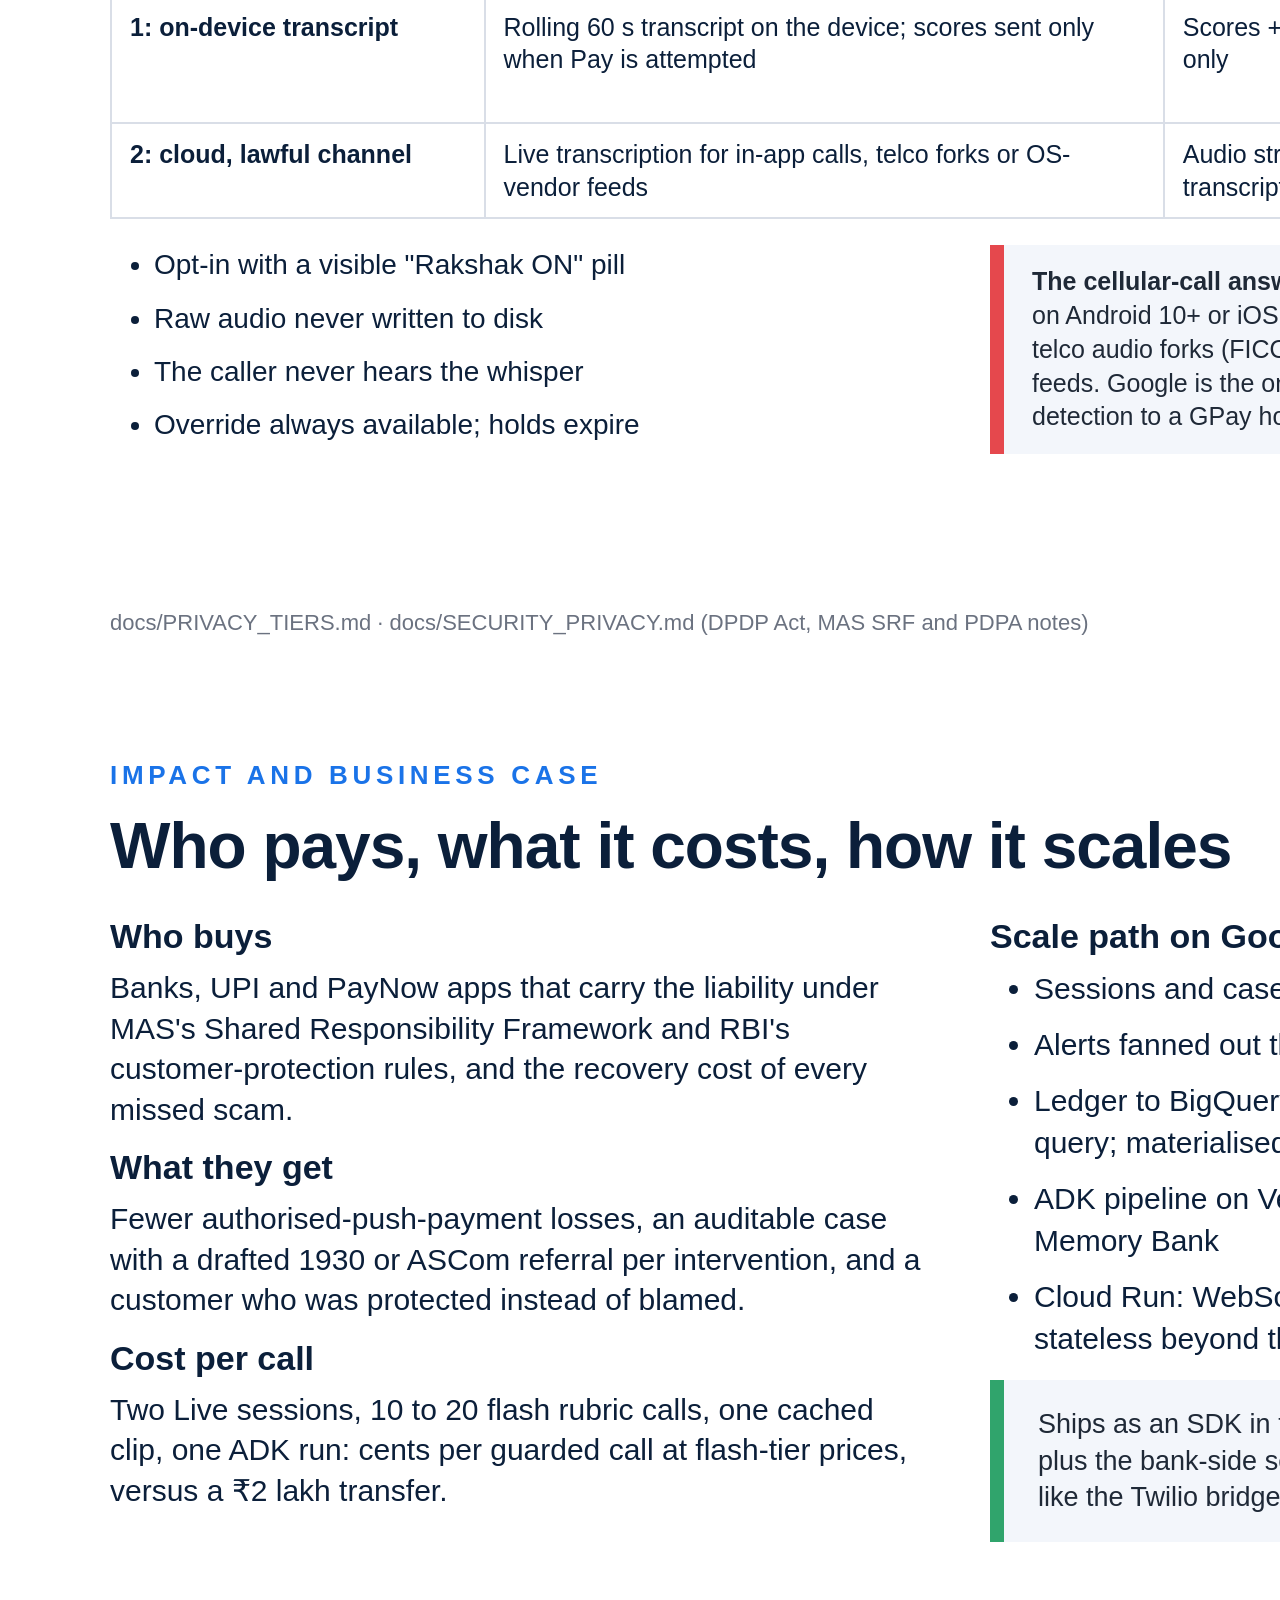
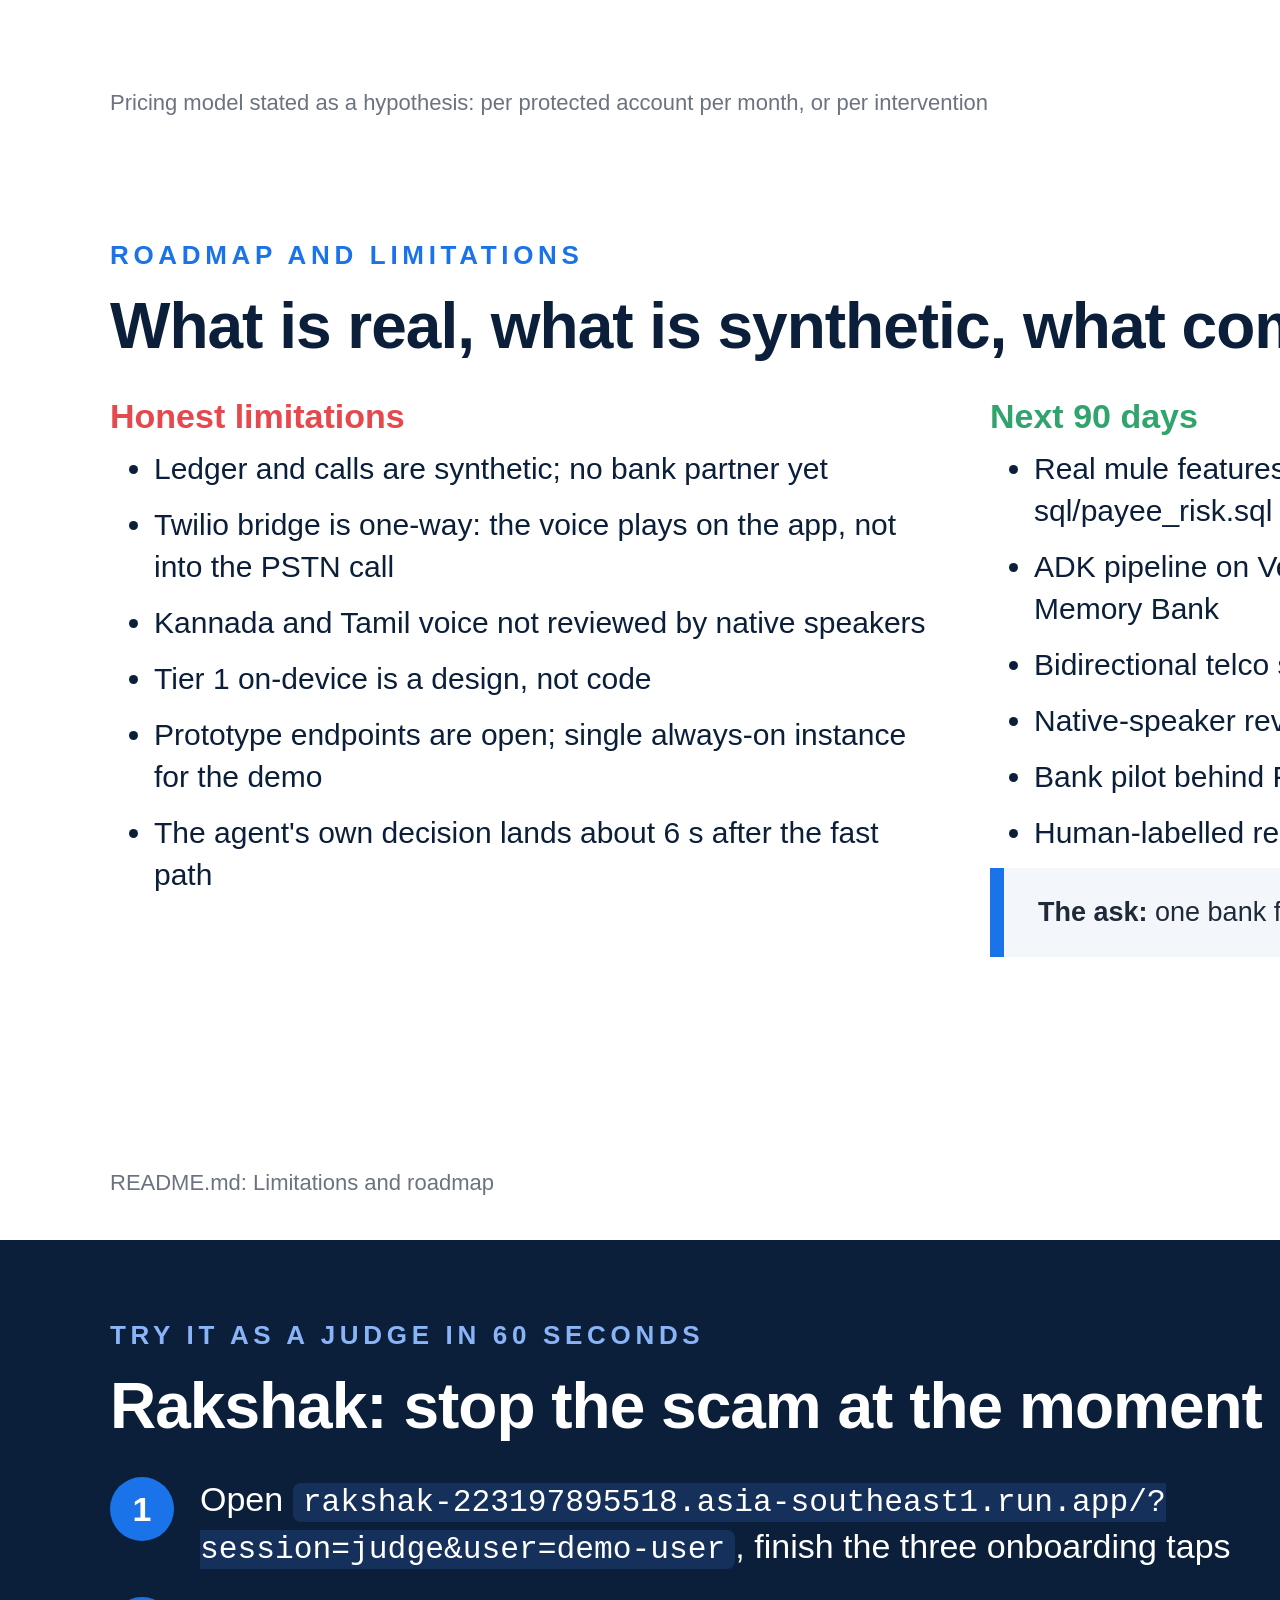
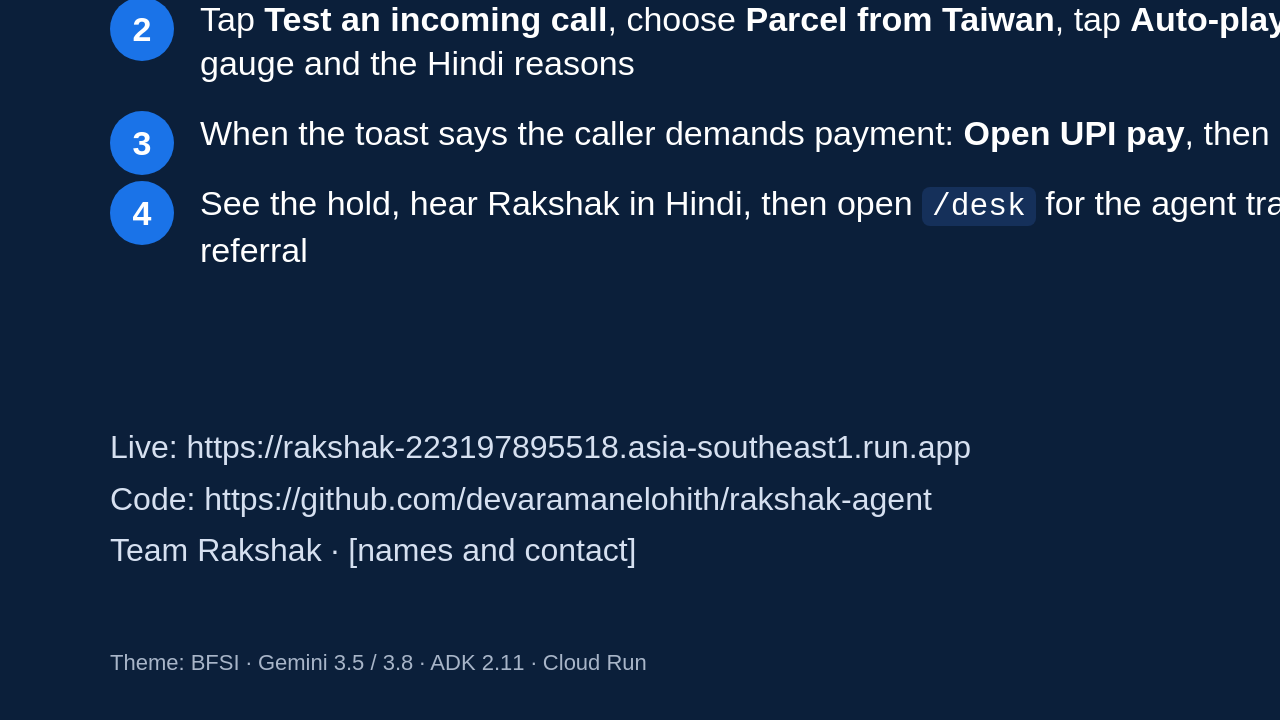
==== commit 7f4748b1: "Final submission: official template deck (PPTX + PDF), brief description, Firestore case store and F" ====
--- a/submission/deck.html
+++ b/submission/deck.html
@@ -246,7 +246,7 @@
     <div class="arrow v" style="left:715px; top:510px; height:45px;"></div>
     <div class="alabel" style="left:727px; top:520px;">in parallel</div>
     <!-- row C: agents -->
-    <div class="box agent" style="left:30px; top:555px; width:815px; height:140px;"><b>ADK 2.11 SequentialAgent on gemini-3.5-flash (fallback gemini-3.8-flash)</b>risk_investigator: lookup_payee_risk, check_regulated_entity &rarr; decision_agent: place_payment_hold<br>final = max(agent, policy): confirms or upgrades, never relaxes. Lands 11 to 17 s after the fast path.</div>
+    <div class="box agent" style="left:30px; top:555px; width:815px; height:140px;"><b>ADK 2.11 SequentialAgent on gemini-3.5-flash (fallback gemini-3.8-flash)</b>risk_investigator: lookup_payee_risk, check_regulated_entity &rarr; decision_agent: place_payment_hold<br>final = max(agent, policy): confirms or upgrades, never relaxes. Lands about 6 s after the fast path.</div>
     <div class="arrow h" style="left:845px; top:625px; width:25px;"></div>
     <div class="box model" style="left:870px; top:555px; height:140px;"><b>Narrative gemini-3.5-flash</b>case record, evidence points, drafted 1930 / ASCom referral</div>
     <div class="arrow h" style="left:1125px; top:625px; width:25px;"></div>
@@ -295,7 +295,7 @@
       </ul>
     </div>
     <div class="col">
-      <div class="callout green" style="margin-bottom:30px;"><b>Fast path first.</b> The deterministic policy acts in under 100 ms. The agent lands 11 to 17 s later with evidence and a trace.</div>
+      <div class="callout green" style="margin-bottom:30px;"><b>Fast path first.</b> The deterministic policy acts in under 100 ms. The agent lands about 6 s later with evidence and a trace.</div>
       <div class="callout red" style="margin-bottom:30px;"><b>Policy floor.</b> final = max(agent, policy). The agent confirms or upgrades, never relaxes a hold. A failed agent leaves the policy in force.</div>
       <div class="callout"><b>Human in the loop.</b> A hold is a pause: one-tap override with a typed amount, voice Q&amp;A, 30-minute expiry. Every step is on the case timeline.</div>
     </div>
@@ -412,7 +412,7 @@
         <li>Kannada and Tamil voice not reviewed by native speakers</li>
         <li>Tier 1 on-device is a design, not code</li>
         <li>Prototype endpoints are open; single always-on instance for the demo</li>
-        <li>The agent's own decision lands 11 to 17 s after the fast path</li>
+        <li>The agent's own decision lands about 6 s after the fast path</li>
       </ul>
     </div>
     <div class="col">
